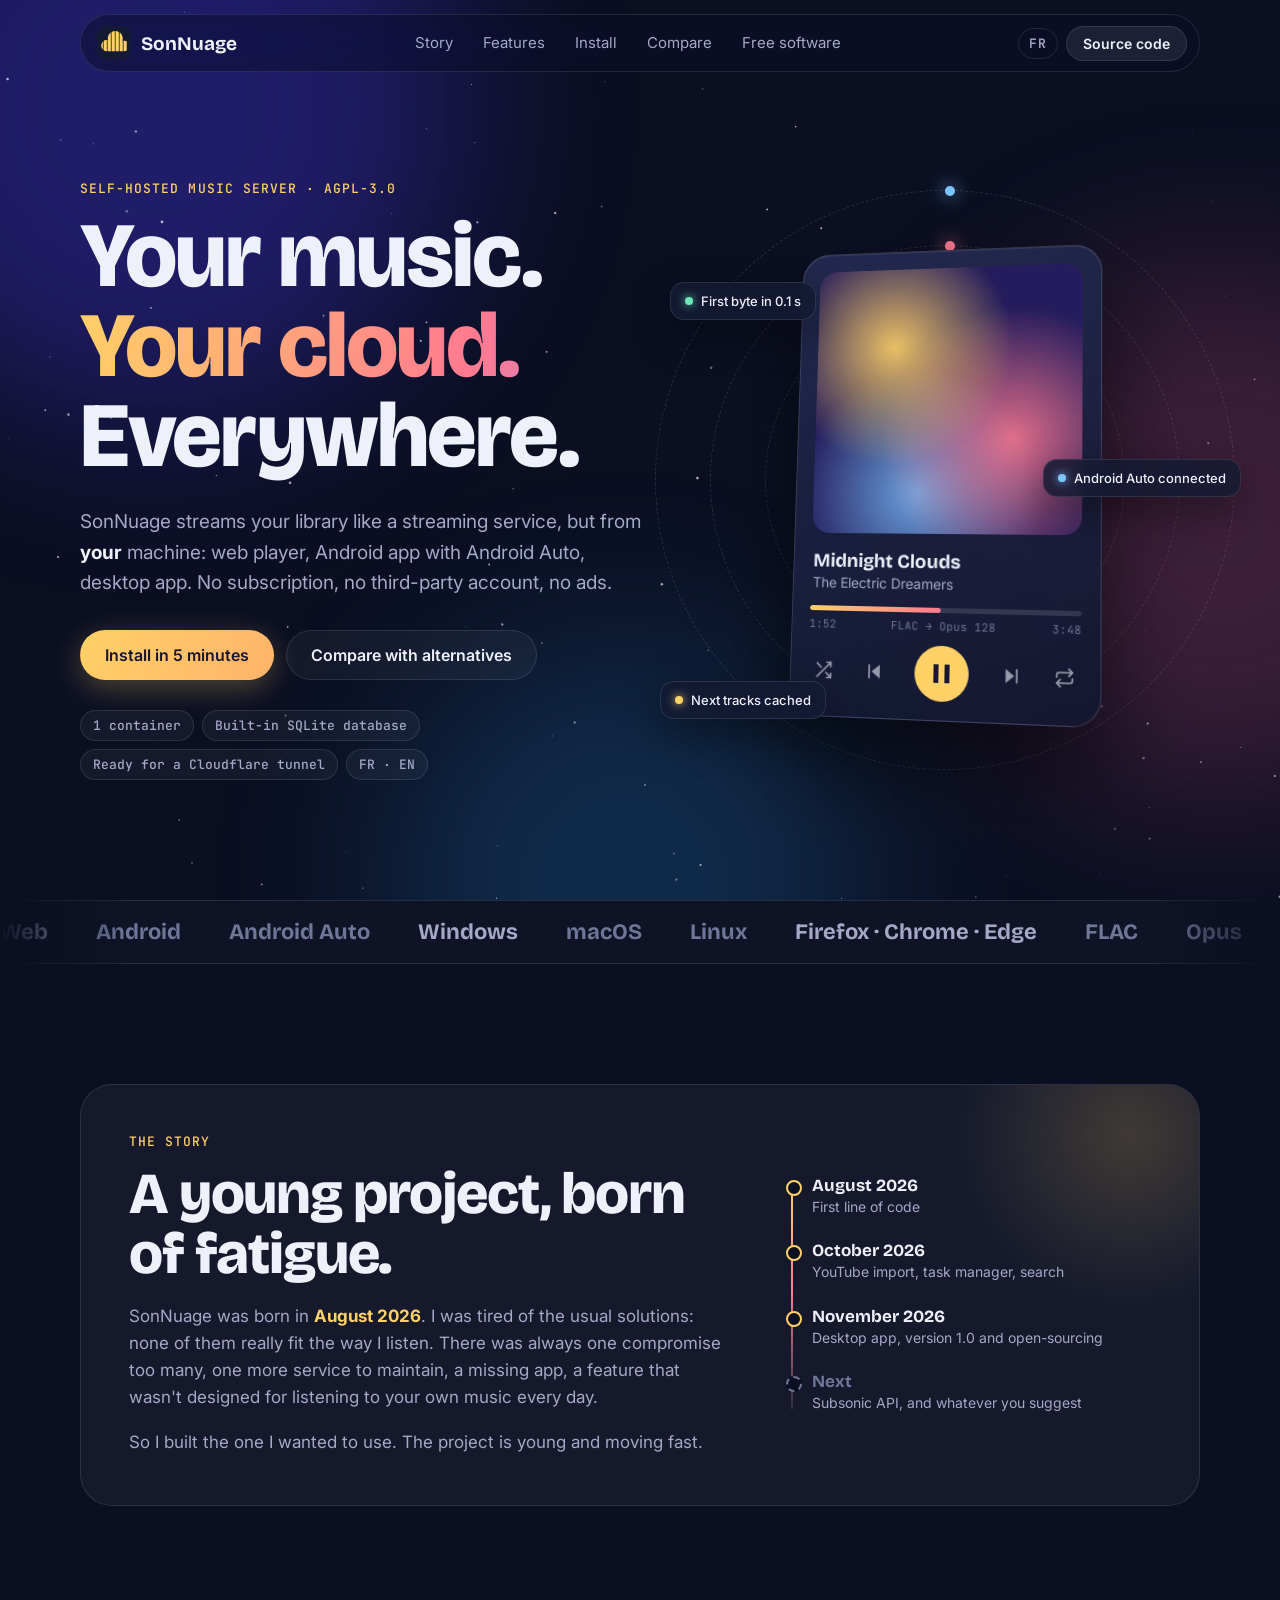
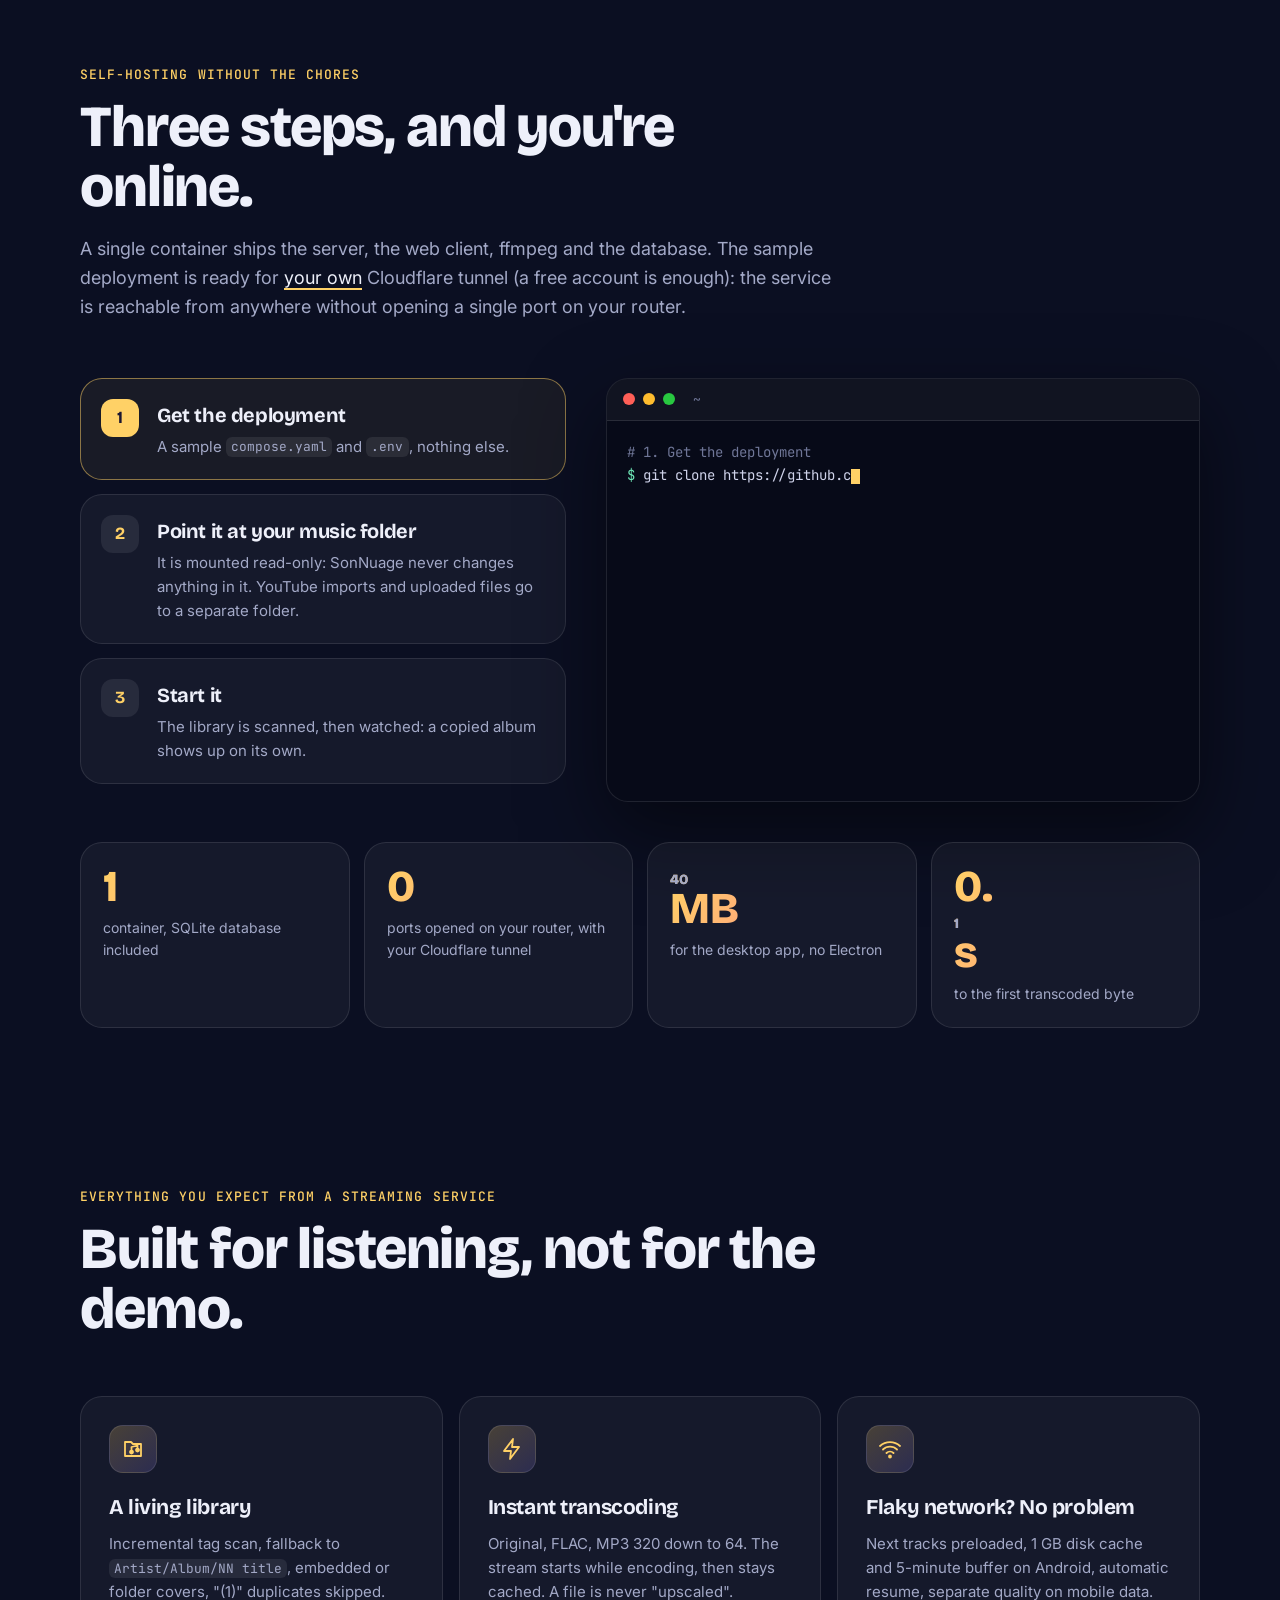
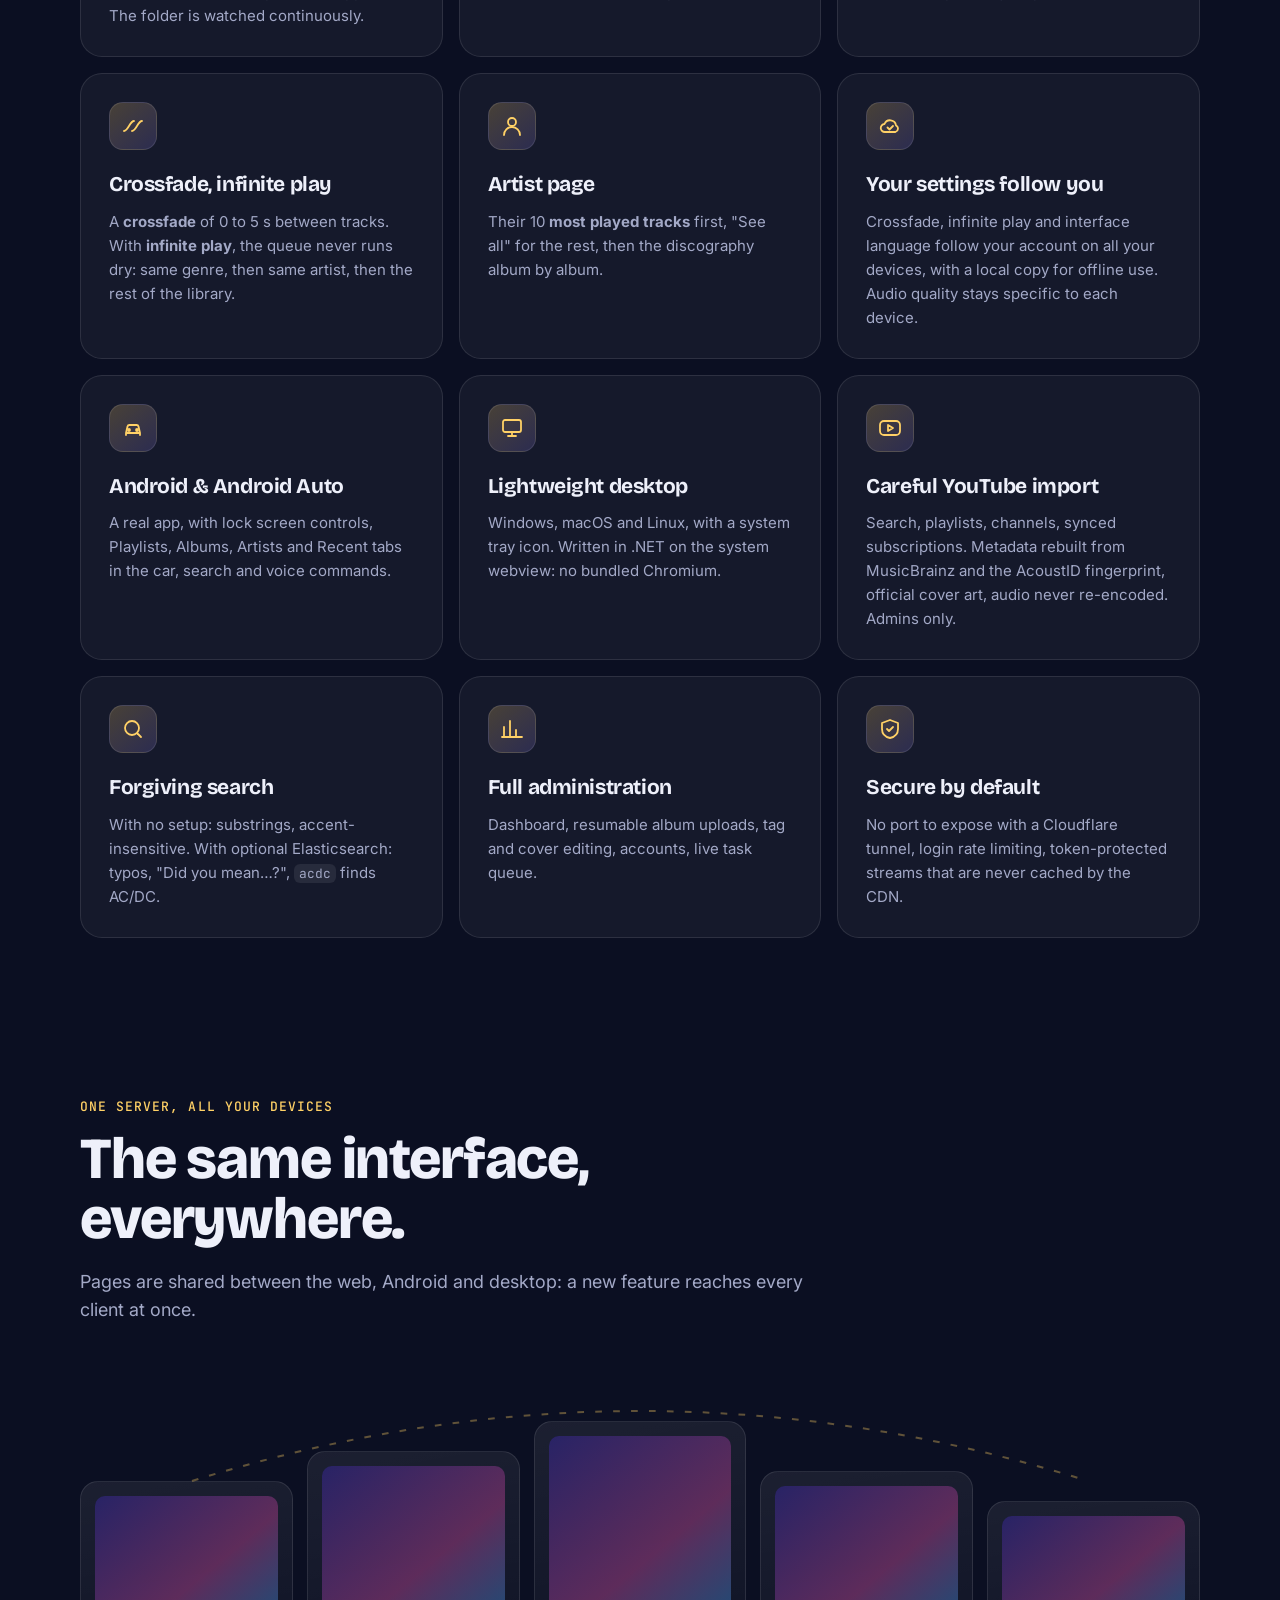
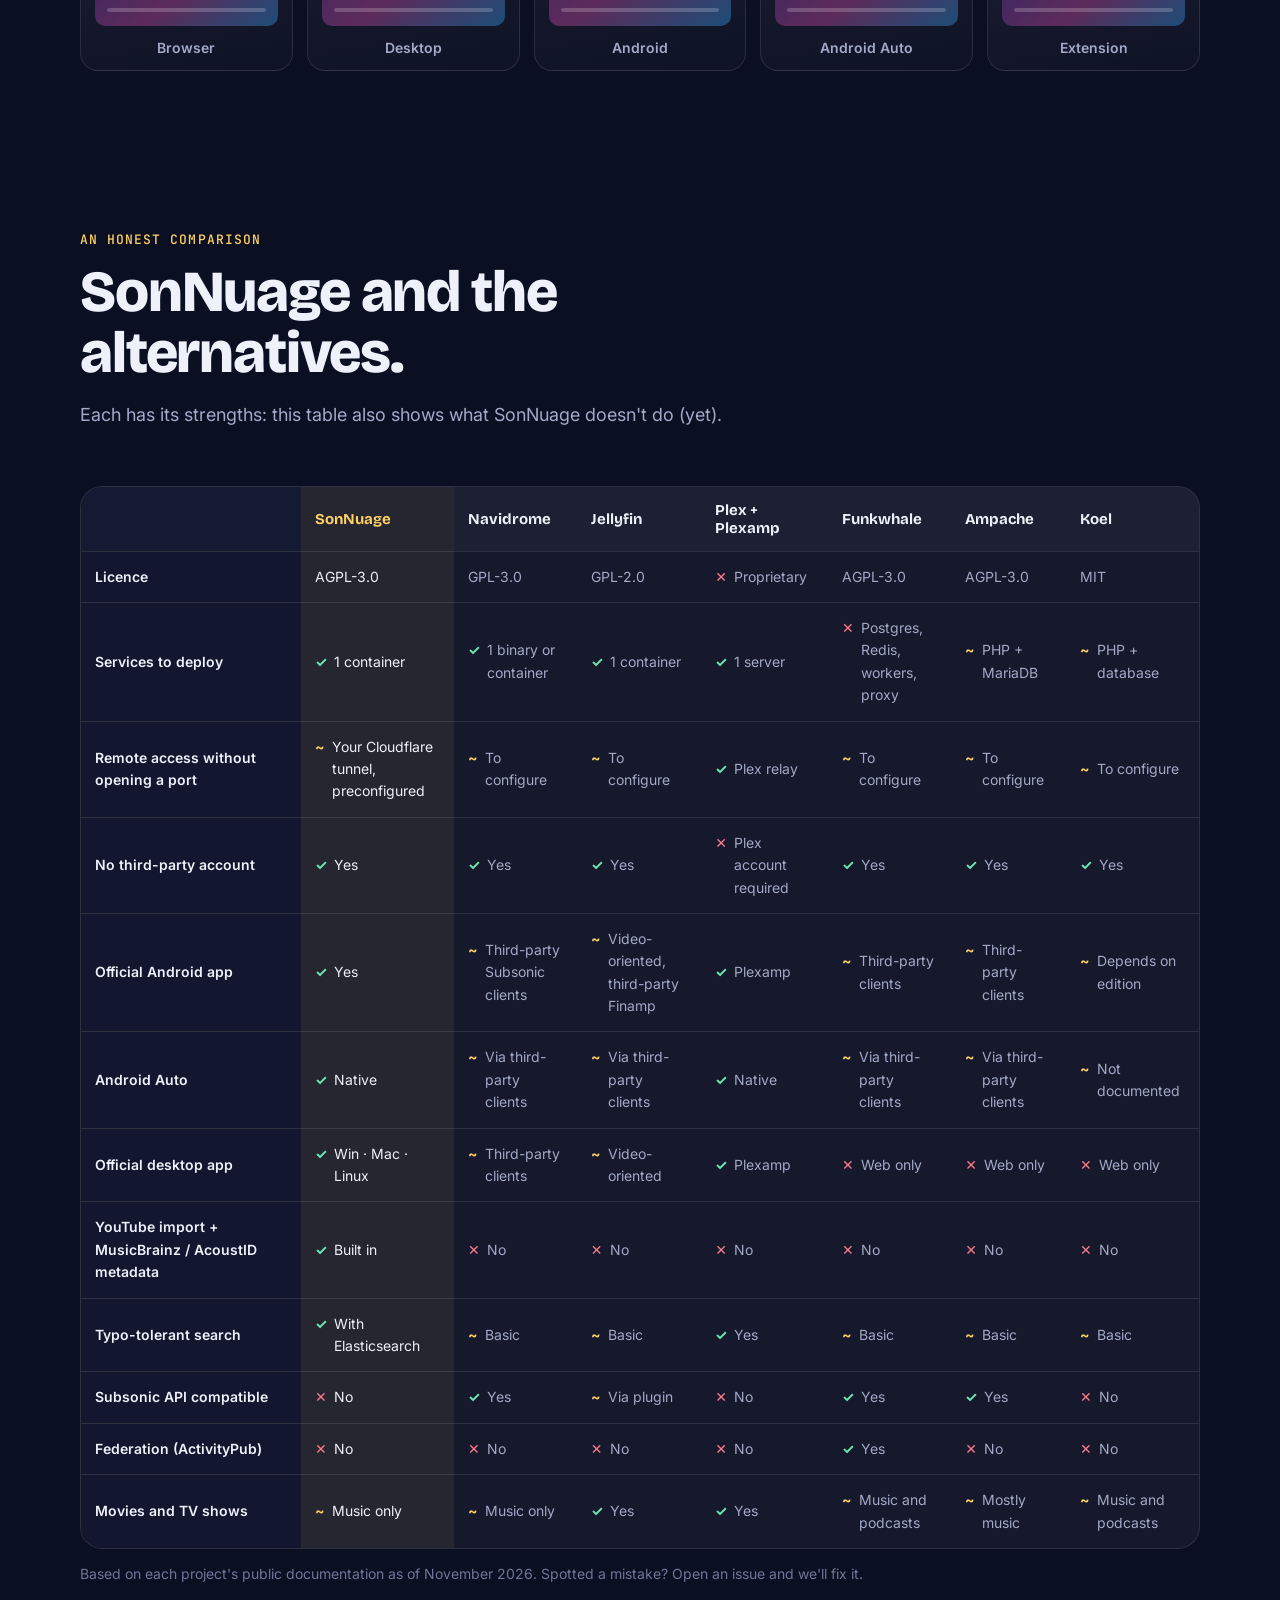
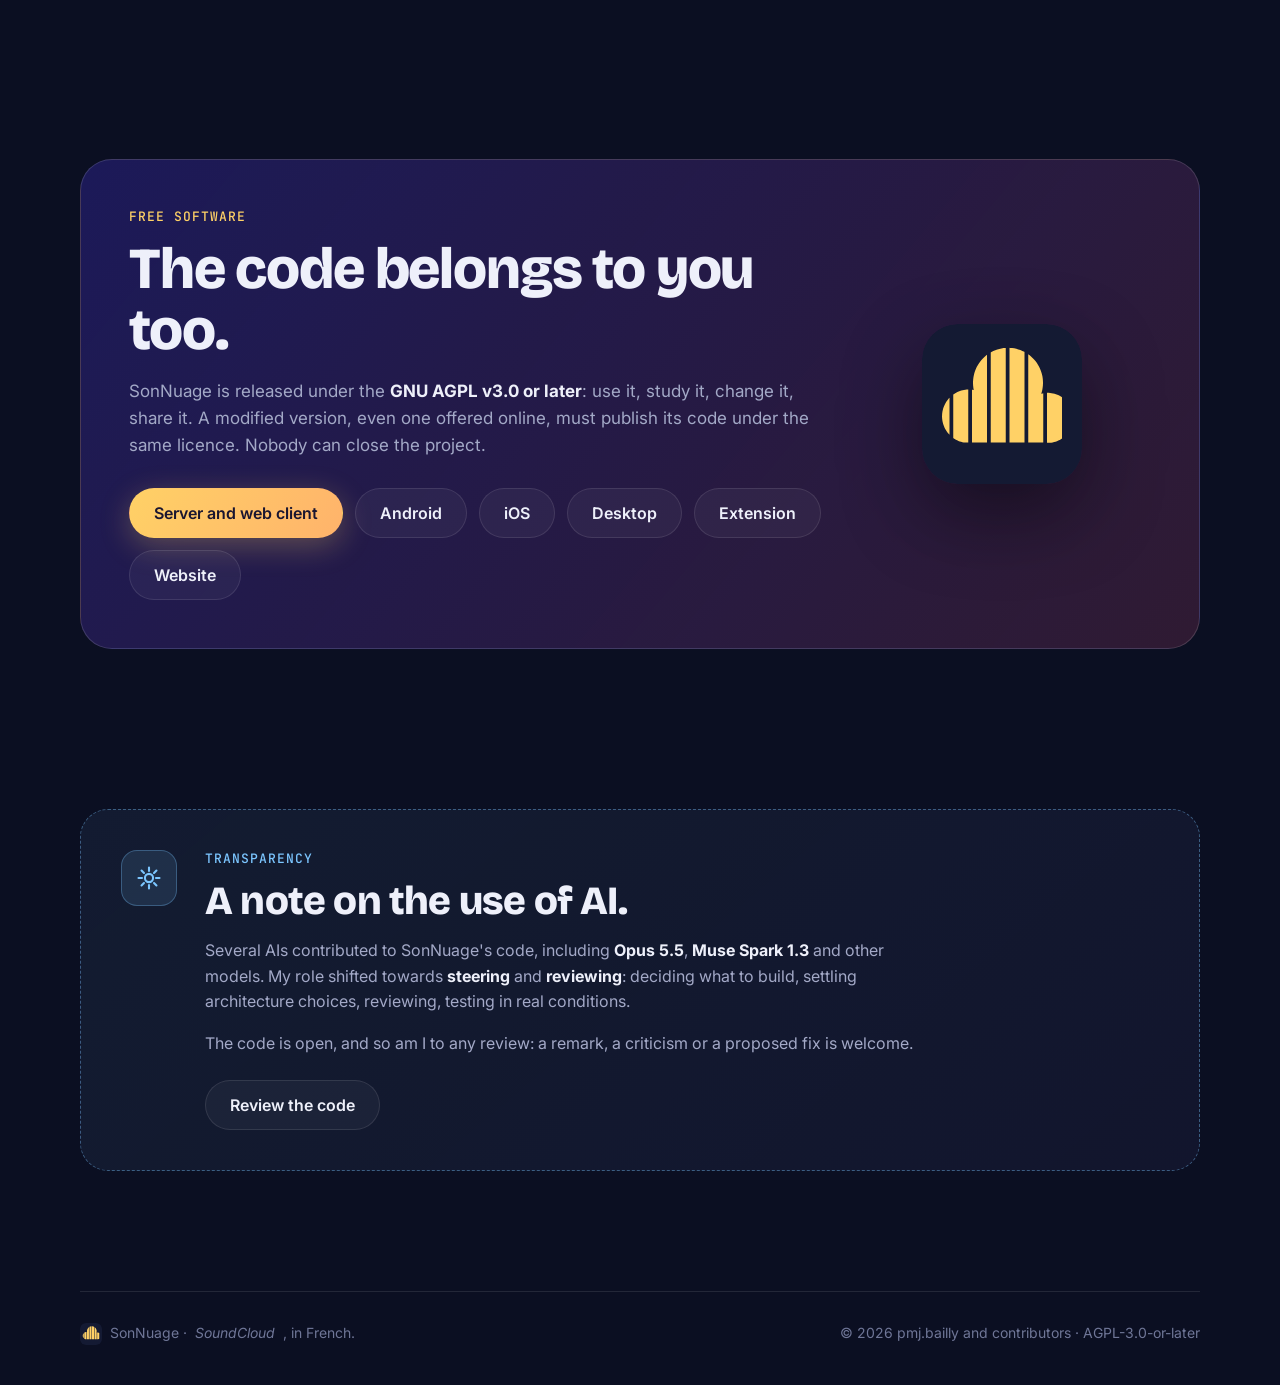
==== public/index.html @ a782d4a0 "feat(site): fondu enchaîné, lecture infinie, page artiste, réglages liés au compte Pourquoi : quatre" ====
<!doctype html>
<html lang="fr">
<head>
  <meta charset="utf-8">
  <meta name="viewport" content="width=device-width, initial-scale=1">
  <title>SonNuage, votre musique auto-hébergée</title>
  <meta name="description" content="SonNuage est un serveur de musique auto-hébergé façon Spotify : web, Android, Android Auto et bureau. Un conteneur, cinq minutes, licence AGPL-3.0.">
  <meta name="theme-color" content="#0b0f22">
  <meta property="og:title" content="SonNuage, votre musique auto-hébergée">
  <meta property="og:description" content="Votre bibliothèque en streaming sur le web, Android, Android Auto et le bureau. Un conteneur, cinq minutes.">
  <meta property="og:type" content="website">
  <link rel="alternate" hreflang="fr" href="https://sonnuage.github.io/">
  <link rel="alternate" hreflang="en" href="https://sonnuage.github.io/en/">
  <link rel="alternate" hreflang="x-default" href="https://sonnuage.github.io/">
  <link rel="icon" href="assets/logo.svg" type="image/svg+xml">
  <link rel="apple-touch-icon" href="assets/apple-touch-icon.png">
  <link rel="preconnect" href="https://fonts.googleapis.com">
  <link rel="preconnect" href="https://fonts.gstatic.com" crossorigin>
  <link href="https://fonts.googleapis.com/css2?family=Bricolage+Grotesque:opsz,wght@12..96,500;12..96,700;12..96,800&family=Inter:wght@400;500;600&family=JetBrains+Mono:wght@400;500&display=swap" rel="stylesheet">
  <link rel="stylesheet" href="styles.css">
</head>
<body>
  <div class="sky" aria-hidden="true">
    <div class="blob b1"></div><div class="blob b2"></div><div class="blob b3"></div>
    <canvas id="stars"></canvas>
  </div>

  <header class="nav" id="nav">
    <a class="brand" href="#top" aria-label="SonNuage, accueil">
      <img src="assets/logo.svg" alt="" width="34" height="34">
      <span>SonNuage</span>
    </a>
    <nav aria-label="Sections">
      <a href="#histoire">Histoire</a>
      <a href="#fonctionnalites">Fonctionnalités</a>
      <a href="#installer">Installer</a>
      <a href="#comparatif">Comparatif</a>
      <a href="#libre">Libre</a>
    </nav>
    <div class="nav-end">
      <a class="lang" href="en/" hreflang="en" lang="en" data-lang="en" title="English version">EN</a>
      <a class="btn btn-small" href="https://github.com/SonNuage/sonnuage">Code source</a>
    </div>
  </header>

  <main id="top">
    <!-- Accueil -->
    <section class="hero">
      <div class="hero-text">
        <p class="eyebrow reveal">Serveur de musique auto-hébergé · AGPL-3.0</p>
        <h1 class="reveal">Votre musique.<br><span class="grad">Votre nuage.</span><br>Partout.</h1>
        <p class="lead reveal">SonNuage diffuse votre bibliothèque comme un service de streaming, mais depuis
          <strong>votre</strong> machine : lecteur web, application Android avec Android Auto, appli de bureau.
          Aucun abonnement, aucun compte chez un tiers, aucune publicité.</p>
        <div class="cta reveal">
          <a class="btn btn-primary" href="#installer">Installer en 5 minutes</a>
          <a class="btn btn-ghost" href="#comparatif">Comparer aux alternatives</a>
        </div>
        <ul class="chips reveal" aria-label="En bref">
          <li>1 conteneur</li><li>Base SQLite intégrée</li><li>Prêt pour un tunnel Cloudflare</li><li>FR · EN</li>
        </ul>
      </div>

      <div class="hero-visual reveal" aria-hidden="true">
        <div class="orbit"><span></span><span></span><span></span></div>
        <div class="player" id="player">
          <div class="cover">
            <div class="cover-art"></div>
            <div class="eq"><i></i><i></i><i></i><i></i><i></i><i></i><i></i></div>
          </div>
          <div class="meta">
            <b class="track" id="track">Nuages de minuit</b>
            <span class="artist" id="artist">Les Rêveurs Électriques</span>
          </div>
          <div class="progress"><div class="bar" id="bar"></div></div>
          <div class="times"><span id="elapsed">1:12</span><span>FLAC → Opus 128</span><span>3:48</span></div>
          <div class="controls">
            <span class="ic shuffle"></span>
            <span class="ic prev"></span>
            <span class="play"><span></span></span>
            <span class="ic next"></span>
            <span class="ic repeat"></span>
          </div>
        </div>
        <div class="float-card fc1"><span class="dot ok"></span>Premier octet en 0,1 s</div>
        <div class="float-card fc2"><span class="dot"></span>Android Auto connecté</div>
        <div class="float-card fc3"><span class="dot warn"></span>Pistes suivantes en cache</div>
      </div>
    </section>

    <!-- Défilant -->
    <div class="marquee" aria-hidden="true">
      <div class="marquee-track">
        <span>Web</span><span>Android</span><span>Android Auto</span><span>Windows</span><span>macOS</span><span>Linux</span><span>Firefox · Chrome · Edge</span><span>FLAC</span><span>Opus</span><span>MP3</span><span>MusicBrainz</span><span>AcoustID</span>
        <span>Web</span><span>Android</span><span>Android Auto</span><span>Windows</span><span>macOS</span><span>Linux</span><span>Firefox · Chrome · Edge</span><span>FLAC</span><span>Opus</span><span>MP3</span><span>MusicBrainz</span><span>AcoustID</span>
      </div>
    </div>

    <!-- Histoire -->
    <section class="section story" id="histoire">
      <div class="story-card reveal">
        <div class="story-text">
          <p class="eyebrow">L'histoire</p>
          <h2>Un projet jeune, né d'une lassitude.</h2>
          <p>SonNuage est né en <strong>août 2026</strong>. J'étais lassé des solutions classiques : aucune ne collait
            vraiment à mon usage. Il y avait toujours un compromis de trop, un service de plus à maintenir, une appli
            qui manquait, une fonction qui n'était pas pensée pour écouter sa propre musique au quotidien.</p>
          <p>Alors j'ai construit celui que je voulais utiliser. Le projet est jeune et avance vite.</p>
        </div>
        <ol class="timeline" aria-label="Étapes du projet">
          <li><b>Août 2026</b><span>Première ligne de code</span></li>
          <li><b>Octobre 2026</b><span>Import YouTube, gestionnaire de tâches, recherche</span></li>
          <li><b>Novembre 2026</b><span>Appli de bureau, version 1.0 et passage en logiciel libre</span></li>
          <li class="next"><b>Ensuite</b><span>API Subsonic, et ce que vous proposerez</span></li>
        </ol>
      </div>
    </section>

    <!-- Installation -->
    <section class="section install" id="installer">
      <div class="section-head reveal">
        <p class="eyebrow">L'auto-hébergement sans la corvée</p>
        <h2>Trois étapes, et c'est en ligne.</h2>
        <p class="sub">Un seul conteneur embarque le serveur, le client web, ffmpeg et la base de données.
          Le déploiement d'exemple est prêt pour <em>votre propre</em> tunnel Cloudflare (un compte gratuit suffit) :
          le service devient joignable de partout sans ouvrir un seul port sur votre box.</p>
      </div>

      <div class="install-grid">
        <ol class="steps">
          <li class="step reveal" data-step="0">
            <span class="num">1</span>
            <div><h3>Récupérez le déploiement</h3>
              <p>Un <code>compose.yaml</code> et un <code>.env</code> d'exemple, rien d'autre.</p></div>
          </li>
          <li class="step reveal" data-step="1">
            <span class="num">2</span>
            <div><h3>Indiquez votre dossier de musique</h3>
              <p>Il est monté en lecture seule : SonNuage n'y modifie rien. Les imports YouTube et les fichiers envoyés vont dans un dossier séparé.</p></div>
          </li>
          <li class="step reveal" data-step="2">
            <span class="num">3</span>
            <div><h3>Démarrez</h3>
              <p>La bibliothèque est scannée, puis surveillée : un album copié apparaît tout seul.</p></div>
          </li>
        </ol>

        <div class="terminal reveal" role="img" aria-label="Terminal : cp .env.example .env, renseigner MUSIC_DIR, puis docker compose up -d">
          <div class="term-bar"><i></i><i></i><i></i><span>~</span></div>
          <pre class="term-body" id="term"></pre>
        </div>
      </div>

      <div class="minis">
        <div class="mini reveal"><b class="count" data-to="1">0</b><span>conteneur, base SQLite incluse</span></div>
        <div class="mini reveal"><b class="count" data-to="0" data-from="9">9</b><span>port ouvert sur votre box, avec votre tunnel Cloudflare</span></div>
        <div class="mini reveal"><b><span class="count" data-to="40">0</span> Mo</b><span>pour l'appli de bureau, sans Electron</span></div>
        <div class="mini reveal"><b>0,<span class="count" data-to="1">0</span> s</b><span>avant le premier octet transcodé</span></div>
      </div>
    </section>

    <!-- Fonctionnalités -->
    <section class="section" id="fonctionnalites">
      <div class="section-head reveal">
        <p class="eyebrow">Tout ce qu'on attend d'un service de streaming</p>
        <h2>Pensé pour l'écoute, pas pour la démo.</h2>
      </div>

      <div class="features">
        <article class="card reveal">
          <div class="icon" aria-hidden="true">
            <svg viewBox="0 0 24 24"><path d="M4 5h6l2 2h8v12H4z"/><path d="M9 15a1.5 1.5 0 1 0 0-.01M15 13a1.5 1.5 0 1 0 0-.01M10.5 15V10l6-1.5V13"/></svg>
          </div>
          <h3>Bibliothèque vivante</h3>
          <p>Scan incrémental des tags, repli sur <code>Artiste/Album/NN titre</code>, pochettes intégrées ou du dossier,
            doublons « (1) » écartés. Le dossier est surveillé en continu.</p>
        </article>
        <article class="card reveal">
          <div class="icon" aria-hidden="true"><svg viewBox="0 0 24 24"><path d="M13 2 4 14h7l-1 8 9-12h-7z"/></svg></div>
          <h3>Transcodage instantané</h3>
          <p>Originale, FLAC, MP3 320 à 64. Le flux part pendant l'encodage, puis reste en cache.
            Un fichier n'est jamais « surclassé ».</p>
        </article>
        <article class="card reveal">
          <div class="icon" aria-hidden="true"><svg viewBox="0 0 24 24"><path d="M2 9a15 15 0 0 1 20 0M5 12.5a10 10 0 0 1 14 0M8.5 16a5 5 0 0 1 7 0"/><circle cx="12" cy="19.5" r="1"/></svg></div>
          <h3>Réseau capricieux ? Aucun souci</h3>
          <p>Pistes suivantes préchargées, cache disque de 1 Go et tampon de 5 min sur Android, reprise automatique,
            qualité distincte en données mobiles.</p>
        </article>
        <article class="card reveal">
          <div class="icon" aria-hidden="true"><svg viewBox="0 0 24 24"><path d="M3 17c4 0 6-10 10-10M11 17c4 0 6-10 10-10"/></svg></div>
          <h3>Fondu enchaîné, lecture infinie</h3>
          <p>Un <strong>fondu enchaîné</strong> réglable de 0 à 5 s entre deux titres. Avec la <strong>lecture infinie</strong>,
            la file ne s'arrête jamais : même genre, puis même artiste, puis le reste de la bibliothèque.</p>
        </article>
        <article class="card reveal">
          <div class="icon" aria-hidden="true"><svg viewBox="0 0 24 24"><circle cx="12" cy="8" r="4"/><path d="M4 21a8 8 0 0 1 16 0"/></svg></div>
          <h3>Page artiste</h3>
          <p>Ses 10 <strong>titres les plus écoutés</strong> en tête, « Voir tout » pour la suite, puis la discographie
            album par album.</p>
        </article>
        <article class="card reveal">
          <div class="icon" aria-hidden="true"><svg viewBox="0 0 24 24"><path d="M7 18a4 4 0 0 1-.5-8 6 6 0 0 1 11.5 1.5A3.5 3.5 0 0 1 17.5 18z"/><path d="m9.5 13.5 2 2 3.5-3.5"/></svg></div>
          <h3>Vos réglages vous suivent</h3>
          <p>Fondu, lecture infinie et langue de l'interface suivent votre compte sur tous vos appareils, avec une copie
            locale hors connexion. La qualité audio reste propre à chaque appareil.</p>
        </article>
        <article class="card reveal">
          <div class="icon" aria-hidden="true"><svg viewBox="0 0 24 24"><path d="M5 17h14l-1.5-6.5A2 2 0 0 0 15.6 9H8.4a2 2 0 0 0-1.9 1.5zM5 17v2M19 17v2"/><circle cx="8" cy="14" r="1"/><circle cx="16" cy="14" r="1"/></svg></div>
          <h3>Android & Android Auto</h3>
          <p>Une vraie appli, avec écran de verrouillage, onglets Playlists, Albums, Artistes et Récents dans la voiture,
            recherche et commande vocale.</p>
        </article>
        <article class="card reveal">
          <div class="icon" aria-hidden="true"><svg viewBox="0 0 24 24"><rect x="3" y="4" width="18" height="12" rx="2"/><path d="M8 20h8M12 16v4"/></svg></div>
          <h3>Bureau léger</h3>
          <p>Windows, macOS et Linux, avec icône dans la barre système. Écrit en .NET sur la webview du système :
            pas de Chromium embarqué.</p>
        </article>
        <article class="card reveal">
          <div class="icon" aria-hidden="true"><svg viewBox="0 0 24 24"><rect x="2" y="5" width="20" height="14" rx="4"/><path d="m10 9 5 3-5 3z"/></svg></div>
          <h3>Import YouTube soigné</h3>
          <p>Recherche, playlists, chaînes, abonnements synchronisés. Métadonnées recomposées par MusicBrainz et
            l'empreinte AcoustID, pochette officielle, audio jamais réencodé. Réservé aux admins.</p>
        </article>
        <article class="card reveal">
          <div class="icon" aria-hidden="true"><svg viewBox="0 0 24 24"><circle cx="11" cy="11" r="7"/><path d="m20 20-3.5-3.5"/></svg></div>
          <h3>Recherche tolérante</h3>
          <p>Sans rien configurer : sous-chaînes, sans accents. Avec Elasticsearch en option : fautes de frappe,
            « Vouliez-vous dire… ? », <code>acdc</code> trouve AC/DC.</p>
        </article>
        <article class="card reveal">
          <div class="icon" aria-hidden="true"><svg viewBox="0 0 24 24"><path d="M4 20V10M10 20V4M16 20v-7M22 20H2"/></svg></div>
          <h3>Administration complète</h3>
          <p>Tableau de bord, envoi d'albums en reprise possible, édition des tags et pochettes, comptes,
            file de tâches visible en direct.</p>
        </article>
        <article class="card reveal">
          <div class="icon" aria-hidden="true"><svg viewBox="0 0 24 24"><path d="M12 3 4 6v6c0 5 3.5 8 8 9 4.5-1 8-4 8-9V6z"/><path d="m9 12 2 2 4-4"/></svg></div>
          <h3>Sécurisé par défaut</h3>
          <p>Aucun port à exposer avec un tunnel Cloudflare, limitation des tentatives de connexion, flux protégés par jeton
            et jamais mis en cache par le CDN.</p>
        </article>
      </div>
    </section>

    <!-- Clients -->
    <section class="section clients">
      <div class="section-head reveal">
        <p class="eyebrow">Un serveur, tous vos appareils</p>
        <h2>La même interface, partout.</h2>
        <p class="sub">Les pages sont partagées entre le web, Android et le bureau : une fonctionnalité ajoutée arrive sur tous les clients à la fois.</p>
      </div>
      <div class="devices reveal">
        <div class="device d-web"><span>Navigateur</span></div>
        <div class="device d-desk"><span>Bureau</span></div>
        <div class="device d-phone"><span>Android</span></div>
        <div class="device d-car"><span>Android Auto</span></div>
        <div class="device d-ext"><span>Extension</span></div>
        <svg class="links" viewBox="0 0 1000 120" preserveAspectRatio="none" aria-hidden="true">
          <path d="M100 100 Q500 -40 900 100" />
        </svg>
      </div>
    </section>

    <!-- Comparatif -->
    <section class="section" id="comparatif">
      <div class="section-head reveal">
        <p class="eyebrow">Comparatif honnête</p>
        <h2>SonNuage face aux alternatives.</h2>
        <p class="sub">Chacun a ses forces : ce tableau montre aussi ce que SonNuage ne fait pas (encore).</p>
      </div>

      <div class="table-wrap reveal" role="region" tabindex="0" aria-label="Tableau comparatif, défilable horizontalement">
        <table class="compare">
          <thead>
            <tr>
              <th scope="col"><span class="sr">Critère</span></th>
              <th scope="col" class="us">SonNuage</th>
              <th scope="col">Navidrome</th>
              <th scope="col">Jellyfin</th>
              <th scope="col">Plex + Plexamp</th>
              <th scope="col">Funkwhale</th>
              <th scope="col">Ampache</th>
              <th scope="col">Koel</th>
            </tr>
          </thead>
          <tbody>
            <tr>
              <th scope="row">Licence</th>
              <td class="us">AGPL-3.0</td><td>GPL-3.0</td><td>GPL-2.0</td><td><span class="no">Propriétaire</span></td><td>AGPL-3.0</td><td>AGPL-3.0</td><td>MIT</td>
            </tr>
            <tr>
              <th scope="row">Services à déployer</th>
              <td class="us"><span class="yes">1 conteneur</span></td><td><span class="yes">1 binaire ou conteneur</span></td><td><span class="yes">1 conteneur</span></td><td><span class="yes">1 serveur</span></td><td><span class="no">Postgres, Redis, workers, proxy</span></td><td><span class="mid">PHP + MariaDB</span></td><td><span class="mid">PHP + base de données</span></td>
            </tr>
            <tr>
              <th scope="row">Accès distant sans ouvrir de port</th>
              <td class="us"><span class="mid">Votre tunnel Cloudflare, préconfiguré</span></td><td><span class="mid">À configurer</span></td><td><span class="mid">À configurer</span></td><td><span class="yes">Relais Plex</span></td><td><span class="mid">À configurer</span></td><td><span class="mid">À configurer</span></td><td><span class="mid">À configurer</span></td>
            </tr>
            <tr>
              <th scope="row">Aucun compte chez un tiers</th>
              <td class="us"><span class="yes">Oui</span></td><td><span class="yes">Oui</span></td><td><span class="yes">Oui</span></td><td><span class="no">Compte Plex requis</span></td><td><span class="yes">Oui</span></td><td><span class="yes">Oui</span></td><td><span class="yes">Oui</span></td>
            </tr>
            <tr>
              <th scope="row">Appli Android officielle</th>
              <td class="us"><span class="yes">Oui</span></td><td><span class="mid">Clients Subsonic tiers</span></td><td><span class="mid">Orientée vidéo, Finamp tiers</span></td><td><span class="yes">Plexamp</span></td><td><span class="mid">Clients tiers</span></td><td><span class="mid">Clients tiers</span></td><td><span class="mid">Selon l'édition</span></td>
            </tr>
            <tr>
              <th scope="row">Android Auto</th>
              <td class="us"><span class="yes">Natif</span></td><td><span class="mid">Via clients tiers</span></td><td><span class="mid">Via clients tiers</span></td><td><span class="yes">Natif</span></td><td><span class="mid">Via clients tiers</span></td><td><span class="mid">Via clients tiers</span></td><td><span class="mid">Non documenté</span></td>
            </tr>
            <tr>
              <th scope="row">Appli de bureau officielle</th>
              <td class="us"><span class="yes">Win · Mac · Linux</span></td><td><span class="mid">Clients tiers</span></td><td><span class="mid">Orientée vidéo</span></td><td><span class="yes">Plexamp</span></td><td><span class="no">Web seulement</span></td><td><span class="no">Web seulement</span></td><td><span class="no">Web seulement</span></td>
            </tr>
            <tr>
              <th scope="row">Import YouTube + métadonnées MusicBrainz / AcoustID</th>
              <td class="us"><span class="yes">Intégré</span></td><td><span class="no">Non</span></td><td><span class="no">Non</span></td><td><span class="no">Non</span></td><td><span class="no">Non</span></td><td><span class="no">Non</span></td><td><span class="no">Non</span></td>
            </tr>
            <tr>
              <th scope="row">Recherche tolérante aux fautes</th>
              <td class="us"><span class="yes">Avec Elasticsearch</span></td><td><span class="mid">Basique</span></td><td><span class="mid">Basique</span></td><td><span class="yes">Oui</span></td><td><span class="mid">Basique</span></td><td><span class="mid">Basique</span></td><td><span class="mid">Basique</span></td>
            </tr>
            <tr>
              <th scope="row">Compatible API Subsonic</th>
              <td class="us"><span class="no">Non</span></td><td><span class="yes">Oui</span></td><td><span class="mid">Par extension</span></td><td><span class="no">Non</span></td><td><span class="yes">Oui</span></td><td><span class="yes">Oui</span></td><td><span class="no">Non</span></td>
            </tr>
            <tr>
              <th scope="row">Fédération (ActivityPub)</th>
              <td class="us"><span class="no">Non</span></td><td><span class="no">Non</span></td><td><span class="no">Non</span></td><td><span class="no">Non</span></td><td><span class="yes">Oui</span></td><td><span class="no">Non</span></td><td><span class="no">Non</span></td>
            </tr>
            <tr>
              <th scope="row">Films et séries</th>
              <td class="us"><span class="mid">Musique seulement</span></td><td><span class="mid">Musique seulement</span></td><td><span class="yes">Oui</span></td><td><span class="yes">Oui</span></td><td><span class="mid">Musique et podcasts</span></td><td><span class="mid">Surtout musique</span></td><td><span class="mid">Musique et podcasts</span></td>
            </tr>
          </tbody>
        </table>
      </div>
      <p class="note reveal">D'après la documentation publique de chaque projet en novembre 2026. Une erreur ? Ouvrez un ticket, on corrige.</p>
    </section>

    <!-- Libre -->
    <section class="section libre" id="libre">
      <div class="libre-card reveal">
        <div class="libre-text">
          <p class="eyebrow">Logiciel libre</p>
          <h2>Le code vous appartient aussi.</h2>
          <p>SonNuage est publié sous <strong>GNU AGPL v3.0 ou ultérieure</strong> : utilisez-le, étudiez-le, modifiez-le,
            redistribuez-le. Une version modifiée, même proposée en ligne, doit publier son code sous la même licence.
            Personne ne peut refermer le projet.</p>
          <div class="cta">
            <a class="btn btn-primary" href="https://github.com/SonNuage/sonnuage">Serveur et client web</a>
            <a class="btn btn-ghost" href="https://github.com/SonNuage/sonnuage-android">Android</a>
            <a class="btn btn-ghost" href="https://github.com/SonNuage/sonnuage-ios">iOS</a>
            <a class="btn btn-ghost" href="https://github.com/SonNuage/sonnuage-desktop">Bureau</a>
            <a class="btn btn-ghost" href="https://github.com/SonNuage/sonnuage-extension">Extension</a>
            <a class="btn btn-ghost" href="https://github.com/SonNuage/sonnuage.github.io">Site</a>
          </div>
        </div>
        <div class="libre-visual" aria-hidden="true">
          <img src="assets/logo.svg" alt="" width="160" height="160">
        </div>
      </div>
    </section>
    <!-- Note sur l'IA -->
    <section class="section ai-note" id="ia">
      <div class="ai-card reveal">
        <div class="ai-icon" aria-hidden="true">
          <svg viewBox="0 0 24 24"><path d="M12 3v3M12 18v3M3 12h3M18 12h3M5.6 5.6l2.1 2.1M16.3 16.3l2.1 2.1M5.6 18.4l2.1-2.1M16.3 7.7l2.1-2.1"/><circle cx="12" cy="12" r="3.5"/></svg>
        </div>
        <div>
          <p class="eyebrow">Transparence</p>
          <h2>Une note sur l'utilisation de l'IA.</h2>
          <p>Plusieurs IA ont contribué au code de SonNuage, dont <strong>Opus 5.5</strong>, <strong>Muse Spark 1.3</strong>
            et d'autres modèles. Mon rôle s'est orienté vers le <strong>pilotage</strong> et la <strong>relecture</strong> :
            décider de ce qu'il faut construire, trancher les choix d'architecture, relire, tester en conditions réelles.</p>
          <p>Le code est ouvert, et je reste ouvert à toute relecture : une remarque, une critique ou une correction
            proposée est la bienvenue.</p>
          <div class="cta">
            <a class="btn btn-ghost" href="https://github.com/SonNuage/sonnuage">Relire le code</a>
          </div>
        </div>
      </div>
    </section>
  </main>

  <footer class="footer">
    <div><img src="assets/logo.svg" alt="" width="22" height="22"> SonNuage · <em>SoundCloud</em>, traduit.</div>
    <div>© 2026 pmj.bailly et les contributeurs · AGPL-3.0-or-later</div>
  </footer>

  <script src="script.js" defer></script>
</body>
</html>
---- public/styles.css ----
:root {
  --bg: #0b0f22;
  --bg-2: #141a33;
  --panel: rgba(255, 255, 255, 0.045);
  --panel-strong: rgba(255, 255, 255, 0.08);
  --line: rgba(255, 255, 255, 0.1);
  --text: #eef0fa;
  --muted: #a3a9c7;
  --faint: #6f7697;
  --sun: #ffd166;
  --coral: #ff7a90;
  --sky: #7cc6ff;
  --mint: #6ee7b7;
  --violet: #9b8cff;
  --radius: 22px;
  --display: "Bricolage Grotesque", system-ui, sans-serif;
  --sans: "Inter", system-ui, sans-serif;
  --mono: "JetBrains Mono", ui-monospace, monospace;
  color-scheme: dark;
}

* { box-sizing: border-box; }
html { scroll-behavior: smooth; scroll-padding-top: 90px; overflow-x: clip; }
body {
  margin: 0;
  background: var(--bg);
  color: var(--text);
  font: 400 17px/1.6 var(--sans);
  overflow-x: clip;
  -webkit-font-smoothing: antialiased;
}
img { display: block; }
a { color: inherit; }
code { font-family: var(--mono); font-size: 0.86em; background: var(--panel-strong); padding: 0.1em 0.4em; border-radius: 6px; }
.sr { position: absolute; width: 1px; height: 1px; overflow: hidden; clip: rect(0 0 0 0); }

/* Ciel animé */
.sky { position: fixed; inset: 0; z-index: -1; overflow: hidden; pointer-events: none; }
.sky canvas { position: absolute; inset: 0; width: 100%; height: 100%; }
.blob { position: absolute; border-radius: 50%; filter: blur(90px); opacity: 0.45; animation: drift 26s ease-in-out infinite alternate; }
.b1 { width: 620px; height: 620px; background: #3b2fbf; top: -200px; left: -160px; }
.b2 { width: 520px; height: 520px; background: #b2456e; top: 30%; right: -200px; animation-delay: -8s; opacity: 0.3; }
.b3 { width: 480px; height: 480px; background: #1d6fa8; bottom: -220px; left: 30%; animation-delay: -15s; opacity: 0.3; }
@keyframes drift {
  0% { transform: translate(0, 0) scale(1); }
  50% { transform: translate(80px, 60px) scale(1.12); }
  100% { transform: translate(-60px, 100px) scale(0.95); }
}

/* Navigation */
.nav {
  position: fixed; top: 14px; left: 50%; transform: translateX(-50%);
  width: min(1120px, calc(100% - 32px)); z-index: 10;
  display: flex; align-items: center; justify-content: space-between; gap: 16px;
  padding: 10px 12px 10px 16px; border-radius: 999px;
  background: rgba(11, 15, 34, 0.55); border: 1px solid var(--line);
  backdrop-filter: blur(16px) saturate(1.4); -webkit-backdrop-filter: blur(16px) saturate(1.4);
  transition: background 0.3s, box-shadow 0.3s;
}
.nav.scrolled { background: rgba(11, 15, 34, 0.82); box-shadow: 0 10px 40px rgba(0, 0, 0, 0.35); }
.brand { display: flex; align-items: center; gap: 10px; text-decoration: none; font: 700 19px var(--display); }
.brand img { border-radius: 9px; }
.nav nav { display: flex; gap: 6px; }
.nav nav a { text-decoration: none; color: var(--muted); font-size: 15px; padding: 6px 12px; border-radius: 999px; transition: color 0.2s, background 0.2s; }
.nav nav a:hover { color: var(--text); background: var(--panel-strong); }
.nav-end { display: flex; align-items: center; gap: 8px; }
.lang { text-decoration: none; color: var(--muted); font: 600 13px var(--mono); letter-spacing: 0.06em; padding: 6px 10px; border-radius: 999px; border: 1px solid var(--line); transition: color 0.2s, background 0.2s; }
.lang:hover { color: var(--text); background: var(--panel-strong); }

/* Boutons */
.btn {
  display: inline-flex; align-items: center; justify-content: center; gap: 8px;
  padding: 14px 24px; border-radius: 999px; font: 600 16px var(--sans); text-decoration: none;
  border: 1px solid transparent; transition: transform 0.2s, box-shadow 0.2s, background 0.2s;
}
.btn:hover { transform: translateY(-2px); }
.btn-primary { background: linear-gradient(120deg, var(--sun), #ffb36b); color: #1a1530; box-shadow: 0 8px 30px rgba(255, 209, 102, 0.28); }
.btn-primary:hover { box-shadow: 0 12px 40px rgba(255, 209, 102, 0.45); }
.btn-ghost { background: var(--panel); border-color: var(--line); color: var(--text); }
.btn-ghost:hover { background: var(--panel-strong); }
.btn-small { padding: 8px 16px; font-size: 14px; background: var(--panel-strong); border-color: var(--line); }

/* Accueil */
.hero {
  min-height: 100vh; width: min(1120px, calc(100% - 32px)); margin: 0 auto;
  display: grid; grid-template-columns: 1.05fr 0.95fr; align-items: center; gap: 48px;
  padding: 120px 0 60px;
}
.eyebrow { margin: 0 0 14px; color: var(--sun); font: 500 13px var(--mono); letter-spacing: 0.08em; text-transform: uppercase; }
h1, h2, h3 { font-family: var(--display); margin: 0; letter-spacing: -0.02em; }
h1 { font-size: clamp(48px, 7.4vw, 92px); line-height: 0.98; font-weight: 800; }
.grad {
  background: linear-gradient(100deg, var(--sun), var(--coral) 45%, var(--violet) 75%, var(--sky));
  background-size: 200% auto; -webkit-background-clip: text; background-clip: text; color: transparent;
  animation: shine 8s linear infinite;
}
@keyframes shine { to { background-position: 200% center; } }
.lead { font-size: 19px; color: var(--muted); max-width: 34em; margin: 26px 0 32px; }
.lead strong { color: var(--text); }
.cta { display: flex; flex-wrap: wrap; gap: 12px; }
.chips { display: flex; flex-wrap: wrap; gap: 8px; list-style: none; padding: 0; margin: 30px 0 0; }
.chips li { font: 500 13px var(--mono); color: var(--muted); padding: 6px 12px; border: 1px solid var(--line); border-radius: 999px; background: var(--panel); }

/* Lecteur factice */
.hero-visual { position: relative; display: grid; place-items: center; min-height: 520px; }
.orbit { position: absolute; inset: 0; display: grid; place-items: center; }
.orbit span { position: absolute; border: 1px dashed rgba(255, 255, 255, 0.12); border-radius: 50%; animation: spin 40s linear infinite; }
.orbit span:nth-child(1) { width: 360px; height: 360px; }
.orbit span:nth-child(2) { width: 470px; height: 470px; animation-direction: reverse; animation-duration: 60s; }
.orbit span:nth-child(3) { width: 580px; height: 580px; animation-duration: 90s; }
.orbit span::after { content: ""; position: absolute; top: -5px; left: 50%; width: 10px; height: 10px; border-radius: 50%; background: var(--sun); box-shadow: 0 0 18px var(--sun); }
.orbit span:nth-child(2)::after { background: var(--coral); box-shadow: 0 0 18px var(--coral); }
.orbit span:nth-child(3)::after { background: var(--sky); box-shadow: 0 0 18px var(--sky); }
@keyframes spin { to { transform: rotate(360deg); } }

.player {
  position: relative; width: 310px; padding: 18px; border-radius: 28px;
  background: linear-gradient(160deg, rgba(36, 42, 82, 0.92), rgba(18, 22, 46, 0.94));
  border: 1px solid rgba(255, 255, 255, 0.14);
  box-shadow: 0 40px 90px rgba(0, 0, 0, 0.55), inset 0 1px 0 rgba(255, 255, 255, 0.08);
  transform: perspective(1000px) rotateY(var(--ry, -10deg)) rotateX(var(--rx, 6deg));
  transition: transform 0.25s ease-out;
  animation: bob 7s ease-in-out infinite;
}
@keyframes bob { 50% { translate: 0 -12px; } }
.cover { position: relative; aspect-ratio: 1; border-radius: 18px; overflow: hidden; }
.cover-art {
  position: absolute; inset: 0;
  background:
    radial-gradient(circle at 30% 30%, rgba(255, 209, 102, 0.9), transparent 45%),
    radial-gradient(circle at 75% 65%, rgba(255, 122, 144, 0.85), transparent 50%),
    radial-gradient(circle at 40% 85%, rgba(124, 198, 255, 0.8), transparent 45%),
    #241c5c;
  animation: hue 14s linear infinite;
}
@keyframes hue { to { filter: hue-rotate(360deg); } }
.eq { position: absolute; left: 16px; right: 16px; bottom: 14px; height: 60px; display: flex; align-items: flex-end; gap: 6px; }
.eq i { flex: 1; border-radius: 4px 4px 2px 2px; background: rgba(255, 255, 255, 0.85); animation: eq 1.1s ease-in-out infinite alternate; }
.eq i:nth-child(1) { animation-delay: -0.2s; }
.eq i:nth-child(2) { animation-delay: -0.7s; animation-duration: 0.9s; }
.eq i:nth-child(3) { animation-delay: -0.4s; animation-duration: 1.3s; }
.eq i:nth-child(4) { animation-delay: -0.9s; }
.eq i:nth-child(5) { animation-delay: -0.1s; animation-duration: 0.8s; }
.eq i:nth-child(6) { animation-delay: -0.6s; animation-duration: 1.2s; }
.eq i:nth-child(7) { animation-delay: -0.3s; }
@keyframes eq { from { height: 12%; } to { height: 100%; } }
.meta { display: flex; flex-direction: column; margin: 16px 2px 12px; }
.track { font: 700 19px var(--display); transition: opacity 0.4s; }
.artist { color: var(--muted); font-size: 14px; transition: opacity 0.4s; }
.progress { height: 5px; border-radius: 3px; background: rgba(255, 255, 255, 0.12); overflow: hidden; }
.bar { height: 100%; width: 32%; border-radius: 3px; background: linear-gradient(90deg, var(--sun), var(--coral)); }
.times { display: flex; justify-content: space-between; margin-top: 6px; font: 400 11px var(--mono); color: var(--faint); }
.controls { display: flex; align-items: center; justify-content: space-between; margin-top: 12px; padding: 0 6px; }
.ic { width: 20px; height: 20px; opacity: 0.6; background: var(--text); -webkit-mask: var(--m) center / contain no-repeat; mask: var(--m) center / contain no-repeat; }
.shuffle { --m: url("data:image/svg+xml,%3Csvg xmlns='http://www.w3.org/2000/svg' viewBox='0 0 24 24' fill='none' stroke='black' stroke-width='2' stroke-linecap='round'%3E%3Cpath d='M16 3h5v5M4 20 21 3M21 16v5h-5M15 15l6 6M4 4l5 5'/%3E%3C/svg%3E"); }
.prev { --m: url("data:image/svg+xml,%3Csvg xmlns='http://www.w3.org/2000/svg' viewBox='0 0 24 24'%3E%3Cpath d='M19 20 9 12l10-8zM5 4h2v16H5z'/%3E%3C/svg%3E"); }
.next { --m: url("data:image/svg+xml,%3Csvg xmlns='http://www.w3.org/2000/svg' viewBox='0 0 24 24'%3E%3Cpath d='m5 4 10 8-10 8zM17 4h2v16h-2z'/%3E%3C/svg%3E"); }
.repeat { --m: url("data:image/svg+xml,%3Csvg xmlns='http://www.w3.org/2000/svg' viewBox='0 0 24 24' fill='none' stroke='black' stroke-width='2' stroke-linecap='round'%3E%3Cpath d='m17 2 4 4-4 4M3 11V9a3 3 0 0 1 3-3h15M7 22l-4-4 4-4M21 13v2a3 3 0 0 1-3 3H3'/%3E%3C/svg%3E"); }
.play { width: 54px; height: 54px; border-radius: 50%; background: var(--sun); display: grid; place-items: center; box-shadow: 0 0 0 0 rgba(255, 209, 102, 0.5); animation: pulse 2.4s infinite; }
.play span { width: 16px; height: 18px; border-left: 5px solid #1a1530; border-right: 5px solid #1a1530; }
@keyframes pulse { 70% { box-shadow: 0 0 0 16px rgba(255, 209, 102, 0); } 100% { box-shadow: 0 0 0 0 rgba(255, 209, 102, 0); } }

.float-card {
  position: absolute; display: flex; align-items: center; gap: 8px; padding: 10px 14px; border-radius: 14px;
  font: 500 13px var(--sans); background: rgba(20, 26, 51, 0.85); border: 1px solid var(--line);
  backdrop-filter: blur(10px); box-shadow: 0 14px 40px rgba(0, 0, 0, 0.4);
  animation: bob 6s ease-in-out infinite;
}
.fc1 { top: 12%; left: -4%; animation-delay: -1s; }
.fc2 { top: 46%; right: -8%; animation-delay: -3s; }
.fc3 { bottom: 4%; left: -6%; animation-delay: -4.5s; }
.dot { width: 8px; height: 8px; border-radius: 50%; background: var(--sky); box-shadow: 0 0 10px var(--sky); }
.dot.ok { background: var(--mint); box-shadow: 0 0 10px var(--mint); }
.dot.warn { background: var(--sun); box-shadow: 0 0 10px var(--sun); }

/* Bandeau défilant */
.marquee { overflow: hidden; border-block: 1px solid var(--line); background: rgba(255, 255, 255, 0.02); padding: 18px 0; mask-image: linear-gradient(90deg, transparent, #000 10%, #000 90%, transparent); }
.marquee-track { display: flex; gap: 48px; width: max-content; animation: scroll 40s linear infinite; }
.marquee-track span { font: 700 22px var(--display); color: var(--faint); white-space: nowrap; }
.marquee-track span:nth-child(3n + 1) { color: var(--muted); }
@keyframes scroll { to { transform: translateX(-50%); } }

/* Sections */
.section { width: min(1120px, calc(100% - 32px)); margin: 0 auto; padding: 120px 0 40px; }
.section-head { max-width: 760px; margin-bottom: 56px; }
h2 { font-size: clamp(36px, 5vw, 58px); line-height: 1.04; font-weight: 800; }
.sub { color: var(--muted); font-size: 18px; margin: 18px 0 0; }
.sub em { color: var(--text); font-style: normal; border-bottom: 2px solid var(--sun); }

/* Installation */
.install-grid { display: grid; grid-template-columns: 0.9fr 1.1fr; gap: 40px; align-items: start; }
.steps { list-style: none; margin: 0; padding: 0; display: grid; gap: 14px; }
.step { display: flex; gap: 18px; padding: 20px; border-radius: var(--radius); border: 1px solid var(--line); background: var(--panel); transition: border-color 0.4s, background 0.4s, transform 0.4s; }
.step.active { border-color: rgba(255, 209, 102, 0.5); background: rgba(255, 209, 102, 0.06); transform: translateX(6px); }
.step h3 { font-size: 20px; margin-bottom: 4px; }
.step p { margin: 0; color: var(--muted); font-size: 15px; }
.num { flex: none; width: 38px; height: 38px; border-radius: 12px; display: grid; place-items: center; font: 700 17px var(--display); background: var(--panel-strong); color: var(--sun); transition: background 0.4s, color 0.4s; }
.step.active .num { background: var(--sun); color: #1a1530; }

.terminal { border-radius: var(--radius); overflow: hidden; border: 1px solid var(--line); background: #070a18; box-shadow: 0 30px 80px rgba(0, 0, 0, 0.5); }
.term-bar { display: flex; align-items: center; gap: 8px; padding: 12px 16px; background: rgba(255, 255, 255, 0.04); border-bottom: 1px solid var(--line); }
.term-bar i { width: 12px; height: 12px; border-radius: 50%; background: #ff5f57; }
.term-bar i:nth-child(2) { background: #febc2e; }
.term-bar i:nth-child(3) { background: #28c840; }
.term-bar span { margin-left: 10px; font: 400 13px var(--mono); color: var(--faint); }
.term-body { margin: 0; padding: 20px; min-height: 380px; font: 400 14px/1.7 var(--mono); color: #cfd3ea; white-space: pre-wrap; word-break: break-word; }
.term-body .p { color: var(--mint); }
.term-body .c { color: var(--faint); }
.term-body .k { color: var(--sky); }
.term-body .v { color: var(--sun); }
.term-body .ok { color: var(--mint); }
.cursor { display: inline-block; width: 9px; height: 1.1em; vertical-align: text-bottom; background: var(--sun); animation: blink 1s steps(1) infinite; }
@keyframes blink { 50% { opacity: 0; } }

.minis { display: grid; grid-template-columns: repeat(4, 1fr); gap: 14px; margin-top: 40px; }
.mini { padding: 22px; border-radius: var(--radius); background: var(--panel); border: 1px solid var(--line); }
.mini b { display: block; font: 800 44px/1 var(--display); background: linear-gradient(120deg, var(--sun), var(--coral)); -webkit-background-clip: text; background-clip: text; color: transparent; }
.mini span { display: block; margin-top: 8px; color: var(--muted); font-size: 14px; }

/* Fonctionnalités */
.features { display: grid; grid-template-columns: repeat(3, 1fr); gap: 16px; }
.card {
  position: relative; padding: 28px; border-radius: var(--radius); background: var(--panel); border: 1px solid var(--line);
  overflow: hidden; transition: transform 0.3s, border-color 0.3s;
}
.card::before {
  content: ""; position: absolute; inset: 0; opacity: 0; transition: opacity 0.3s; pointer-events: none;
  background: radial-gradient(420px circle at var(--mx, 50%) var(--my, 50%), rgba(255, 209, 102, 0.12), transparent 45%);
}
.card:hover { transform: translateY(-4px); border-color: rgba(255, 255, 255, 0.2); }
.card:hover::before { opacity: 1; }
.card h3 { font-size: 21px; margin: 18px 0 8px; }
.card p { margin: 0; color: var(--muted); font-size: 15px; }
.icon { width: 48px; height: 48px; border-radius: 14px; display: grid; place-items: center; background: linear-gradient(140deg, rgba(255, 209, 102, 0.22), rgba(155, 140, 255, 0.18)); border: 1px solid rgba(255, 255, 255, 0.1); }
.icon svg { width: 24px; height: 24px; fill: none; stroke: var(--sun); stroke-width: 1.8; stroke-linecap: round; stroke-linejoin: round; }

/* Clients */
.devices { position: relative; display: grid; grid-template-columns: repeat(5, 1fr); gap: 14px; align-items: end; padding-top: 40px; }
.links { position: absolute; left: 0; top: 0; width: 100%; height: 120px; overflow: visible; }
.links path { fill: none; stroke: rgba(255, 209, 102, 0.35); stroke-width: 2; stroke-dasharray: 6 10; animation: dash 3s linear infinite; }
@keyframes dash { to { stroke-dashoffset: -64; } }
.device { position: relative; display: flex; align-items: flex-end; justify-content: center; padding: 14px; border-radius: 18px; border: 1px solid var(--line); background: linear-gradient(170deg, rgba(255, 255, 255, 0.07), rgba(255, 255, 255, 0.02)); font: 600 14px var(--sans); color: var(--muted); }
.device::before { content: ""; position: absolute; inset: 14px 14px 44px; border-radius: 10px; background: linear-gradient(140deg, #2b2470, #6b2f63 60%, #1f5785); opacity: 0.85; }
.device::after { content: ""; position: absolute; left: 26px; right: 26px; bottom: 58px; height: 4px; border-radius: 2px; background: linear-gradient(90deg, var(--sun) var(--p, 40%), rgba(255, 255, 255, 0.2) 0); animation: prog 6s linear infinite; }
@property --p { syntax: "<percentage>"; inherits: false; initial-value: 0%; }
@keyframes prog { from { --p: 0%; } to { --p: 100%; } }
.d-web { height: 190px; }
.d-desk { height: 220px; }
.d-phone { height: 250px; }
.d-car { height: 200px; }
.d-ext { height: 170px; }
.d-desk::after { animation-delay: -1.5s; }
.d-phone::after { animation-delay: -3s; }
.d-car::after { animation-delay: -4s; }
.d-ext::after { animation-delay: -5s; }

/* Comparatif */
.table-wrap { overflow-x: auto; border-radius: var(--radius); border: 1px solid var(--line); background: var(--panel); }
.table-wrap:focus-visible { outline: 2px solid var(--sun); outline-offset: 3px; }
.compare { width: 100%; min-width: 980px; border-collapse: collapse; font-size: 14px; }
.compare th, .compare td { padding: 14px 14px; text-align: left; border-bottom: 1px solid var(--line); vertical-align: middle; }
.compare tbody tr:last-child > * { border-bottom: 0; }
.compare thead th { font: 700 15px var(--display); color: var(--text); background: rgba(255, 255, 255, 0.03); }
.compare tbody th { font-weight: 600; color: var(--text); width: 220px; position: sticky; left: 0; background: #12172f; z-index: 1; }
.compare thead th:first-child { position: sticky; left: 0; background: #151a33; z-index: 2; }
.compare td { color: var(--muted); }
.compare .us { background: rgba(255, 209, 102, 0.07); color: var(--text); }
.compare thead .us { color: var(--sun); }
.compare tbody tr { transition: background 0.2s; }
.compare tbody tr:hover td { background: rgba(255, 255, 255, 0.035); }
.compare tbody tr:hover td.us { background: rgba(255, 209, 102, 0.11); }
.yes, .mid, .no { display: inline-flex; align-items: baseline; gap: 7px; }
.yes::before, .mid::before, .no::before { flex: none; font-weight: 700; }
.yes::before { content: "✓"; color: var(--mint); }
.mid::before { content: "~"; color: var(--sun); }
.no::before { content: "✕"; color: var(--coral); }
.note { color: var(--faint); font-size: 14px; margin-top: 14px; }

/* Libre */
.libre-card {
  display: grid; grid-template-columns: 1.4fr 0.6fr; gap: 30px; align-items: center; padding: 48px; border-radius: 32px;
  background: linear-gradient(130deg, rgba(59, 47, 191, 0.35), rgba(178, 69, 110, 0.22));
  border: 1px solid rgba(255, 255, 255, 0.14);
}
.libre-text p:not(.eyebrow) { color: var(--muted); font-size: 17px; margin: 18px 0 28px; }
.libre-text strong { color: var(--text); }
.libre-visual { display: grid; place-items: center; }
.libre-visual img { border-radius: 36px; box-shadow: 0 30px 80px rgba(0, 0, 0, 0.45); animation: bob 6s ease-in-out infinite; }

.footer {
  width: min(1120px, calc(100% - 32px)); margin: 80px auto 0; padding: 30px 0 40px; border-top: 1px solid var(--line);
  display: flex; justify-content: space-between; flex-wrap: wrap; gap: 12px; color: var(--faint); font-size: 14px;
}
.footer div:first-child { display: flex; align-items: center; gap: 8px; }
.footer img { border-radius: 6px; }

/* Histoire */
.story-card {
  display: grid; grid-template-columns: 1.25fr 0.75fr; gap: 48px; align-items: center; padding: 48px;
  border-radius: 32px; background: var(--panel); border: 1px solid var(--line); position: relative; overflow: hidden;
}
.story-card::before {
  content: ""; position: absolute; width: 380px; height: 380px; right: -120px; top: -140px; border-radius: 50%;
  background: radial-gradient(circle, rgba(255, 209, 102, 0.18), transparent 65%); pointer-events: none;
}
.story-text p:not(.eyebrow) { color: var(--muted); font-size: 17px; margin: 18px 0 0; max-width: 36em; }
.story-text strong { color: var(--sun); }
.timeline { list-style: none; margin: 0; padding: 0 0 0 26px; position: relative; display: grid; gap: 22px; }
.timeline::before { content: ""; position: absolute; left: 5px; top: 6px; bottom: 6px; width: 2px; background: linear-gradient(var(--sun), var(--coral), rgba(255, 255, 255, 0.1)); }
.timeline li { position: relative; display: flex; flex-direction: column; }
.timeline li::before { content: ""; position: absolute; left: -26px; top: 5px; width: 12px; height: 12px; border-radius: 50%; background: var(--bg); border: 2px solid var(--sun); }
.timeline li.next::before { border-style: dashed; border-color: var(--faint); }
.timeline b { font: 700 17px var(--display); }
.timeline span { color: var(--muted); font-size: 14px; }
.timeline li.next b { color: var(--faint); }

/* Note sur l'IA */
.ai-card {
  display: grid; grid-template-columns: auto 1fr; gap: 28px; padding: 40px; border-radius: 28px;
  border: 1px dashed rgba(124, 198, 255, 0.4); background: linear-gradient(140deg, rgba(124, 198, 255, 0.07), rgba(155, 140, 255, 0.05));
}
.ai-card .eyebrow { color: var(--sky); }
.ai-card h2 { font-size: clamp(28px, 3.6vw, 40px); }
.ai-card p:not(.eyebrow) { color: var(--muted); font-size: 16px; margin: 16px 0 0; max-width: 46em; }
.ai-card strong { color: var(--text); }
.ai-card .cta { margin-top: 24px; }
.ai-icon { width: 56px; height: 56px; border-radius: 16px; display: grid; place-items: center; background: rgba(124, 198, 255, 0.12); border: 1px solid rgba(124, 198, 255, 0.3); }
.ai-icon svg { width: 28px; height: 28px; fill: none; stroke: var(--sky); stroke-width: 1.8; stroke-linecap: round; animation: spin 24s linear infinite; }

/* Apparitions au défilement */
.reveal { opacity: 0; transform: translateY(26px); transition: opacity 0.8s cubic-bezier(0.2, 0.7, 0.2, 1), transform 0.8s cubic-bezier(0.2, 0.7, 0.2, 1); transition-delay: var(--d, 0s); }
.reveal.in { opacity: 1; transform: none; }
.no-js .reveal { opacity: 1; transform: none; }

/* Adaptation */
@media (max-width: 980px) {
  .hero { grid-template-columns: 1fr; padding-top: 110px; min-height: auto; }
  .hero-visual { min-height: 460px; }
  .install-grid { grid-template-columns: 1fr; }
  .features { grid-template-columns: repeat(2, 1fr); }
  .minis { grid-template-columns: repeat(2, 1fr); }
  .libre-card { grid-template-columns: 1fr; padding: 32px; }
  .libre-visual { display: none; }
  .story-card { grid-template-columns: 1fr; padding: 32px; gap: 32px; }
}
@media (max-width: 720px) {
  body { font-size: 16px; }
  .nav nav { display: none; }
  .hero-visual { min-height: 420px; }
  .orbit { overflow: clip; }
  .orbit span:nth-child(3) { display: none; }
  .orbit span:nth-child(2) { width: 400px; height: 400px; }
  .player { width: 270px; }
  .fc1 { left: 0; top: 4%; }
  .fc2 { right: 0; top: 52%; }
  .fc3 { left: 0; bottom: 2%; }
  .features { grid-template-columns: 1fr; }
  .devices { grid-template-columns: repeat(3, 1fr); }
  .d-car, .d-ext { display: none; }
  .section { padding-top: 90px; }
  .term-body { font-size: 12.5px; min-height: 340px; padding: 16px; }
  .mini b { font-size: 36px; }
  .ai-card { grid-template-columns: 1fr; padding: 28px; gap: 18px; }
}

@media (prefers-reduced-motion: reduce) {
  *, *::before, *::after { animation: none !important; transition: none !important; scroll-behavior: auto !important; }
  .reveal { opacity: 1; transform: none; }
}
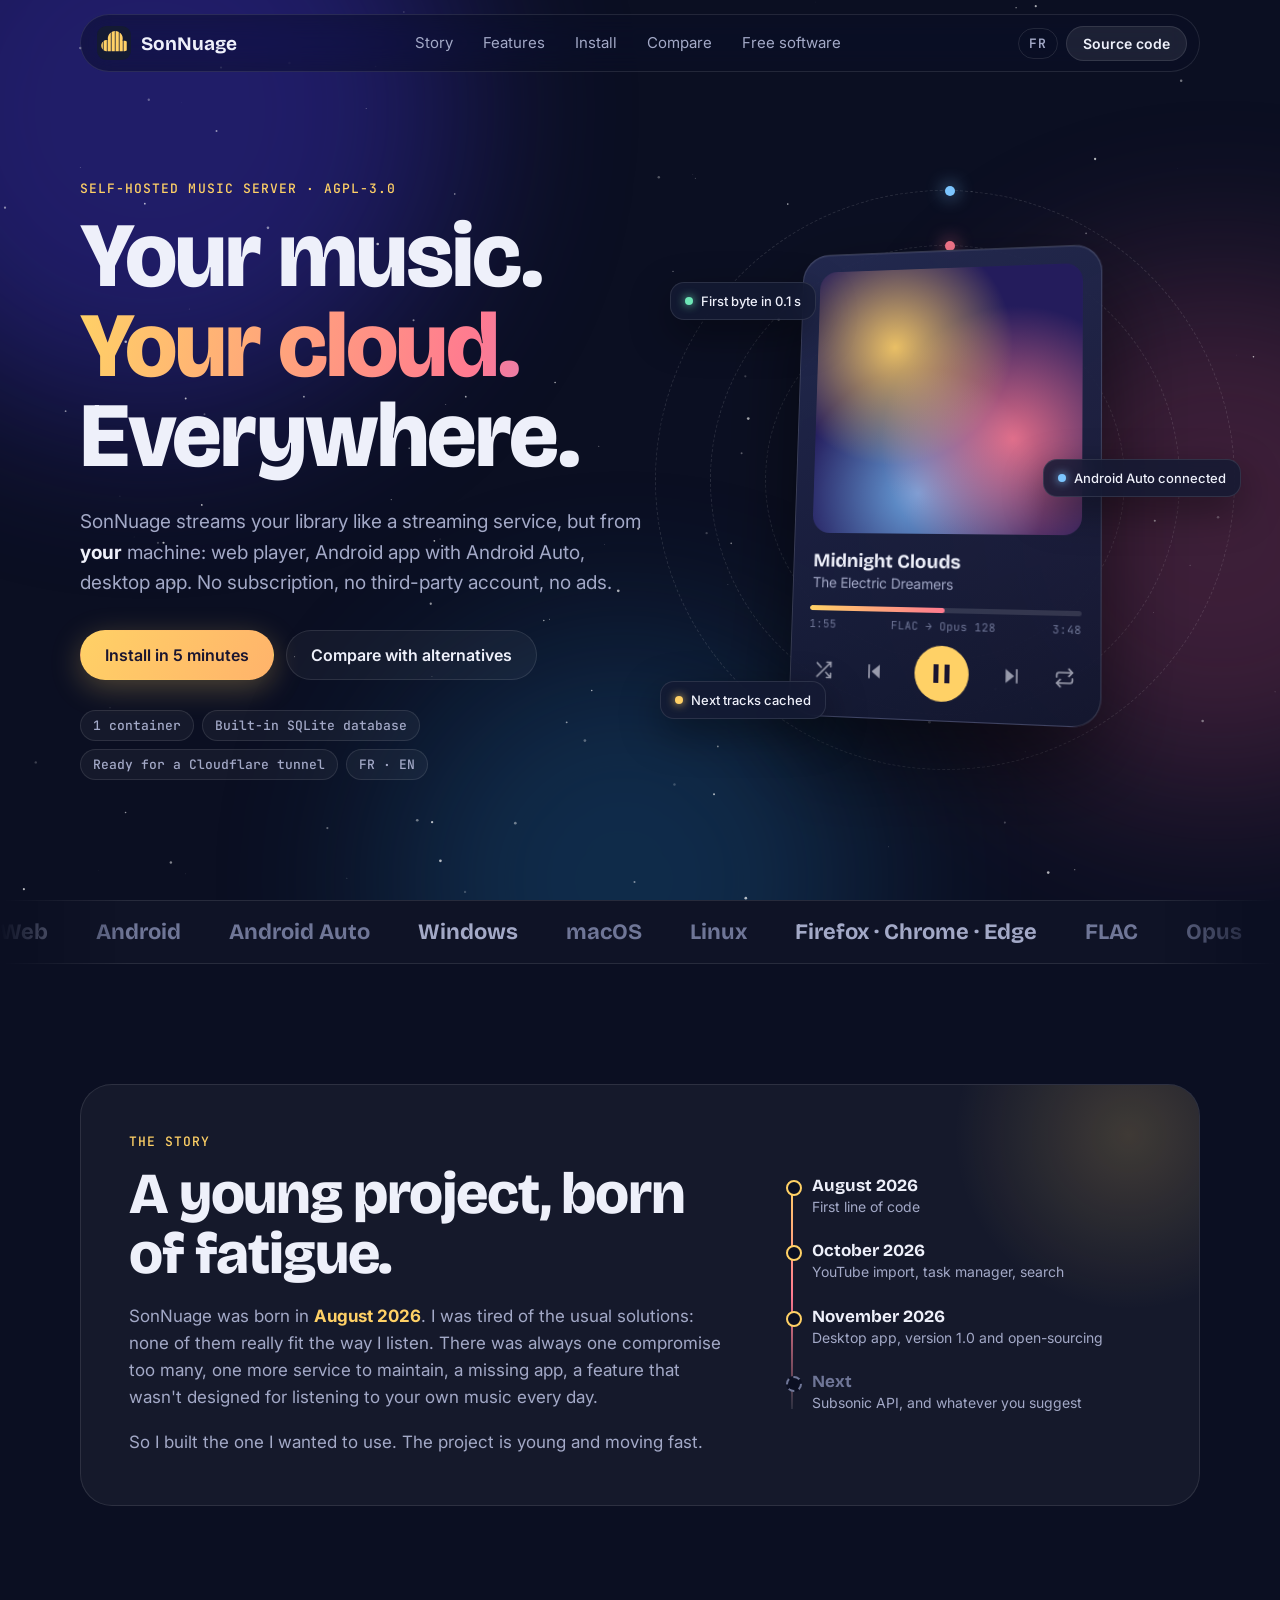
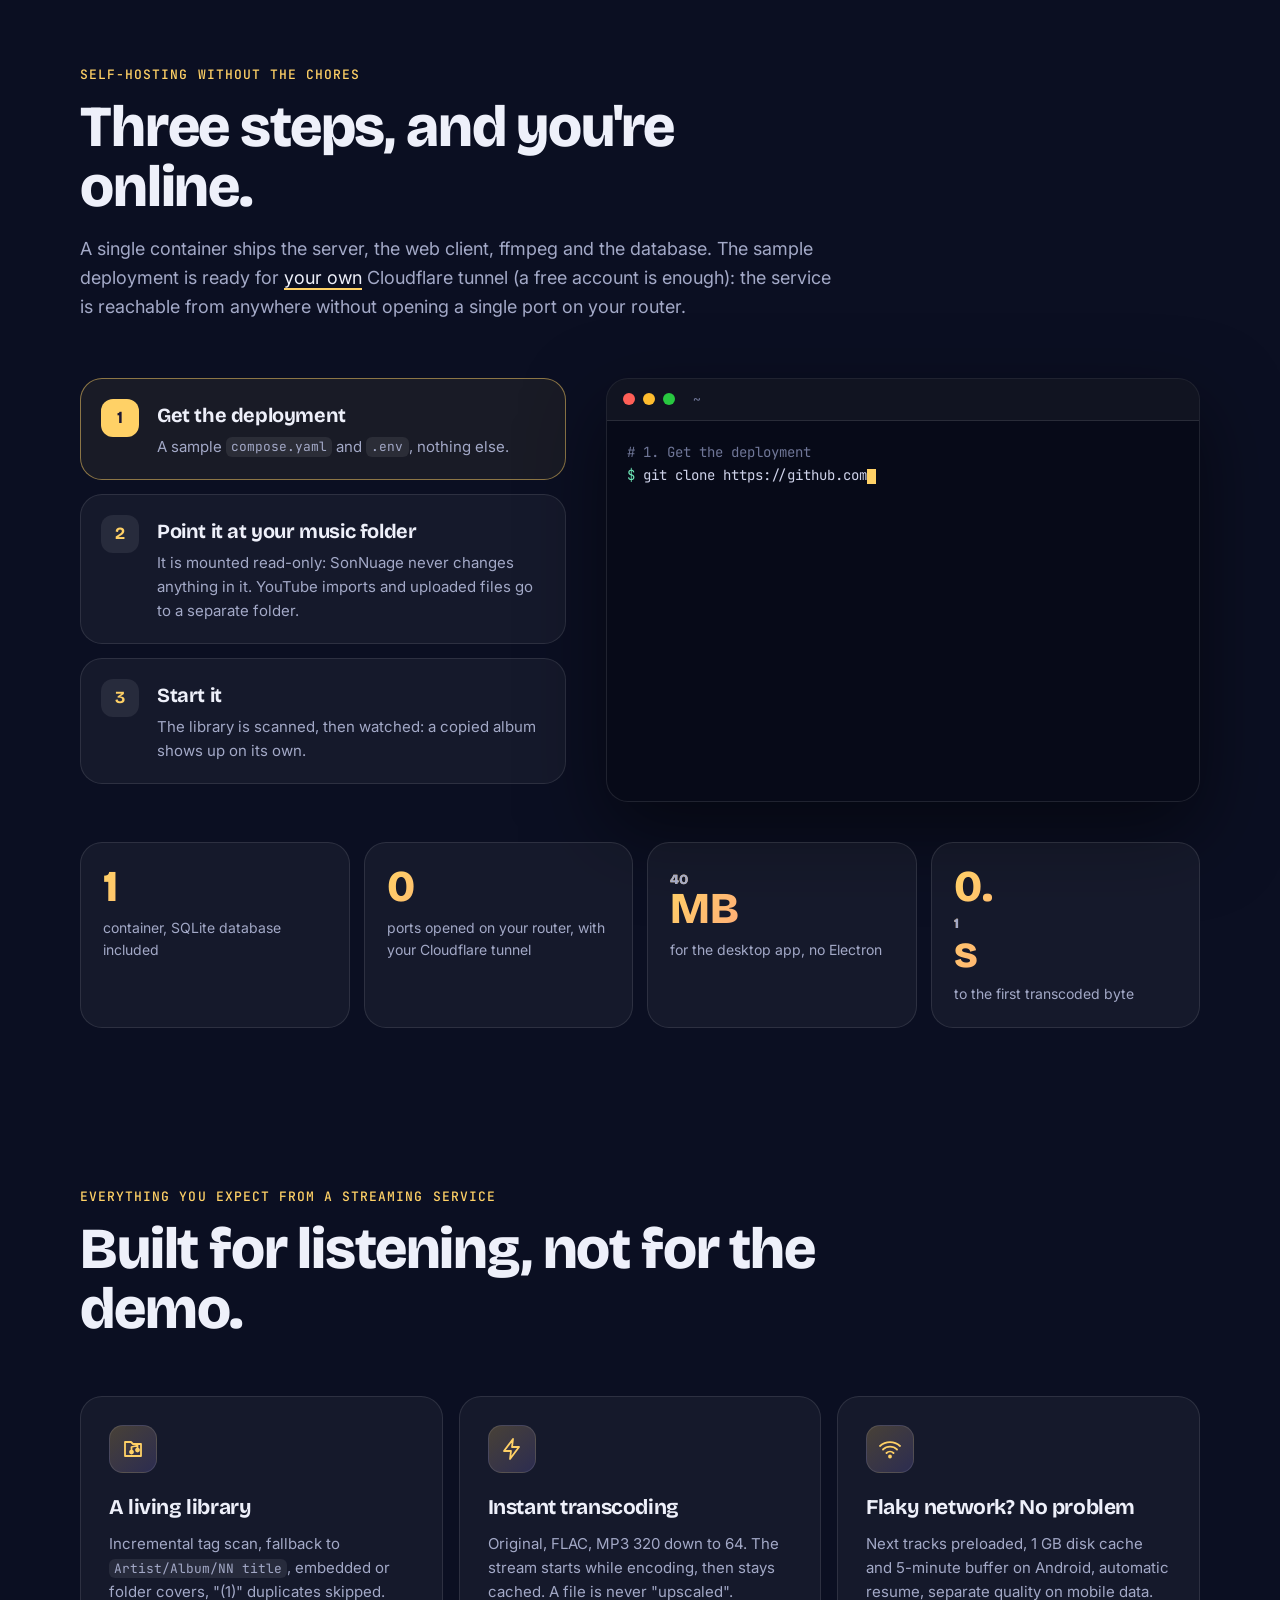
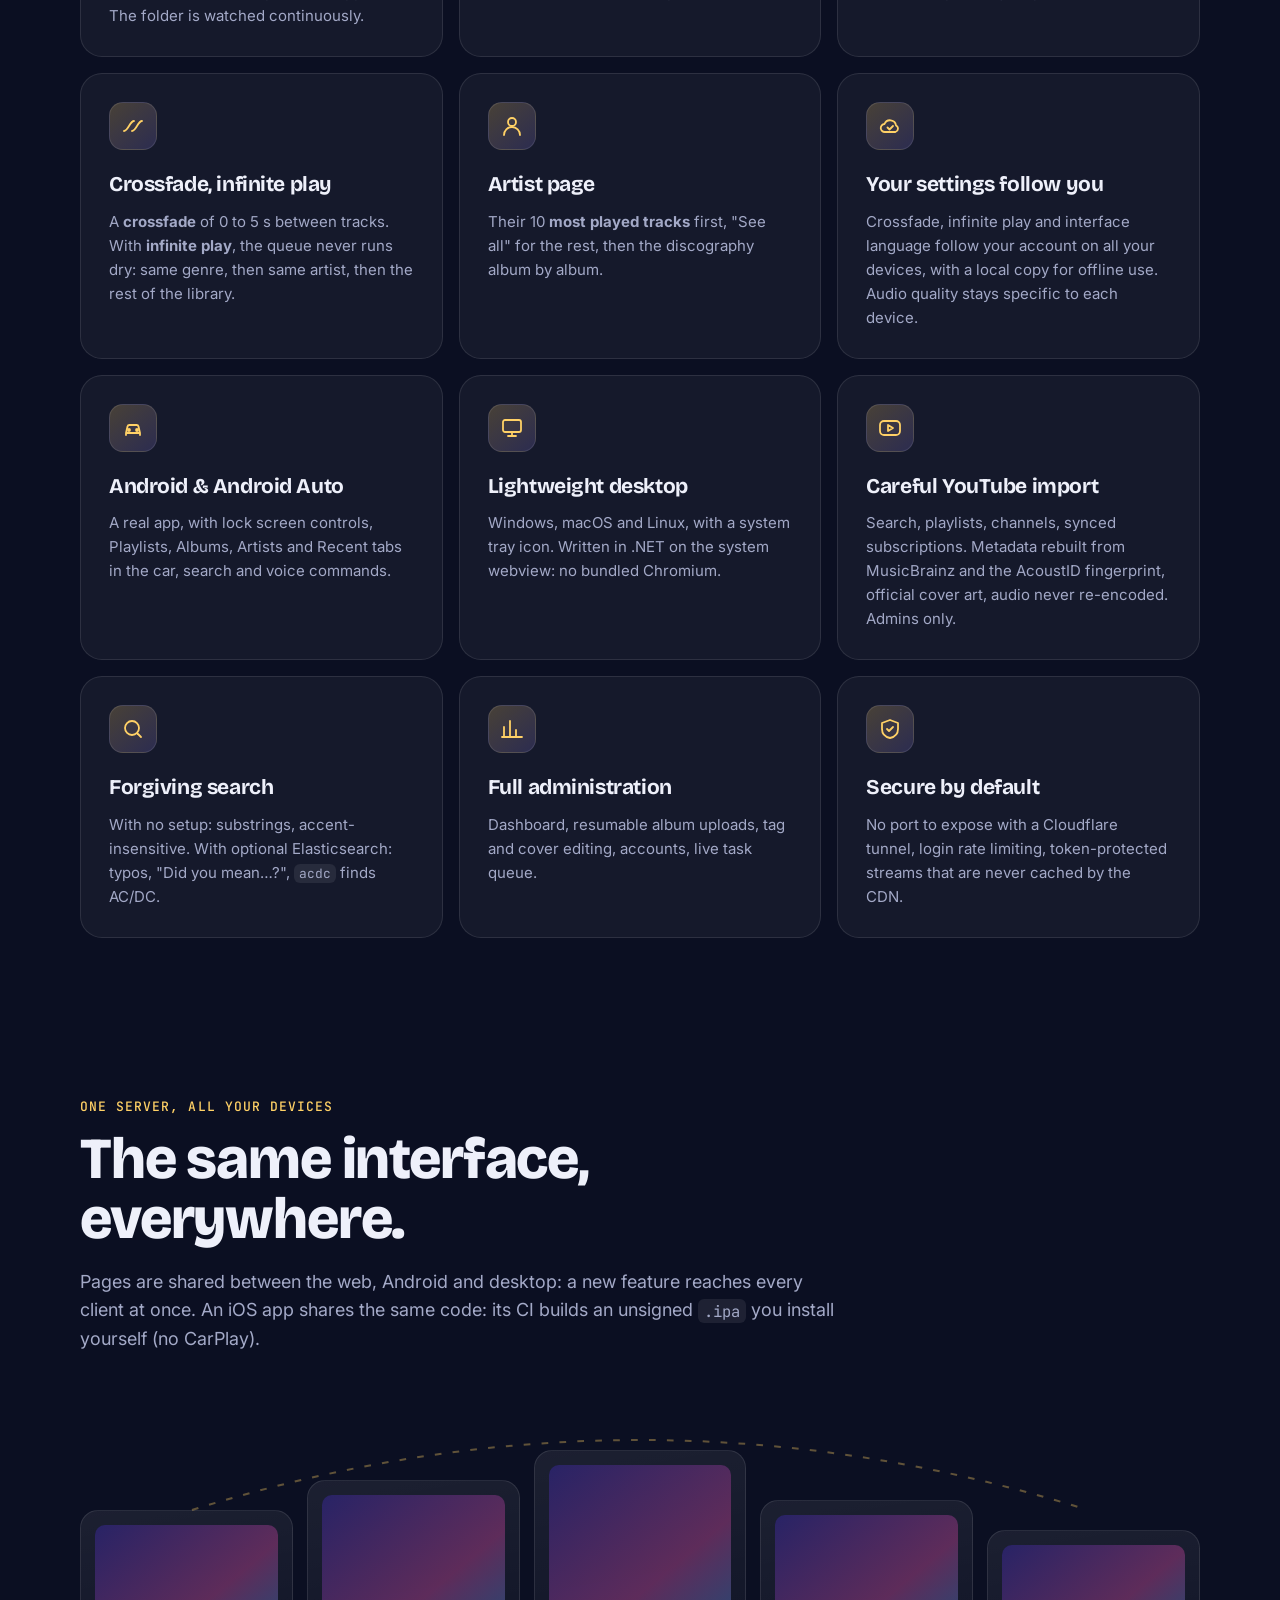
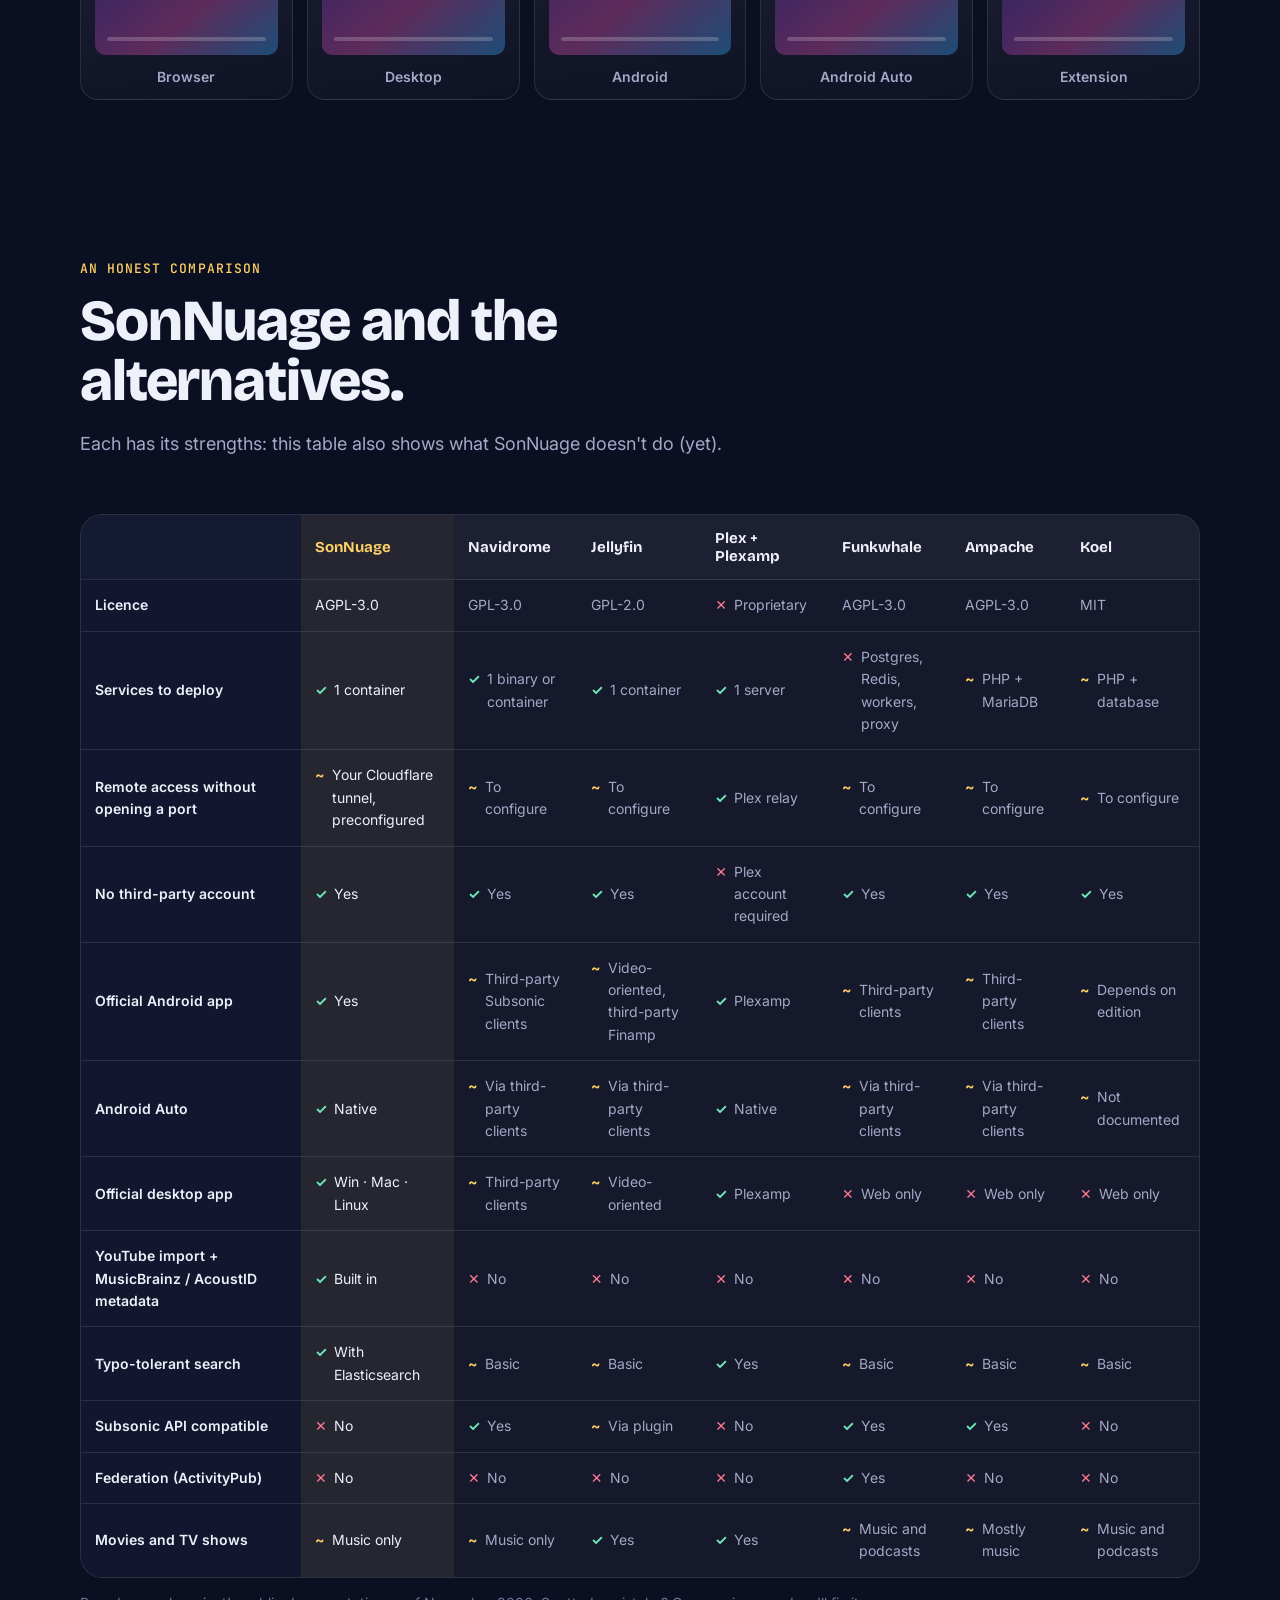
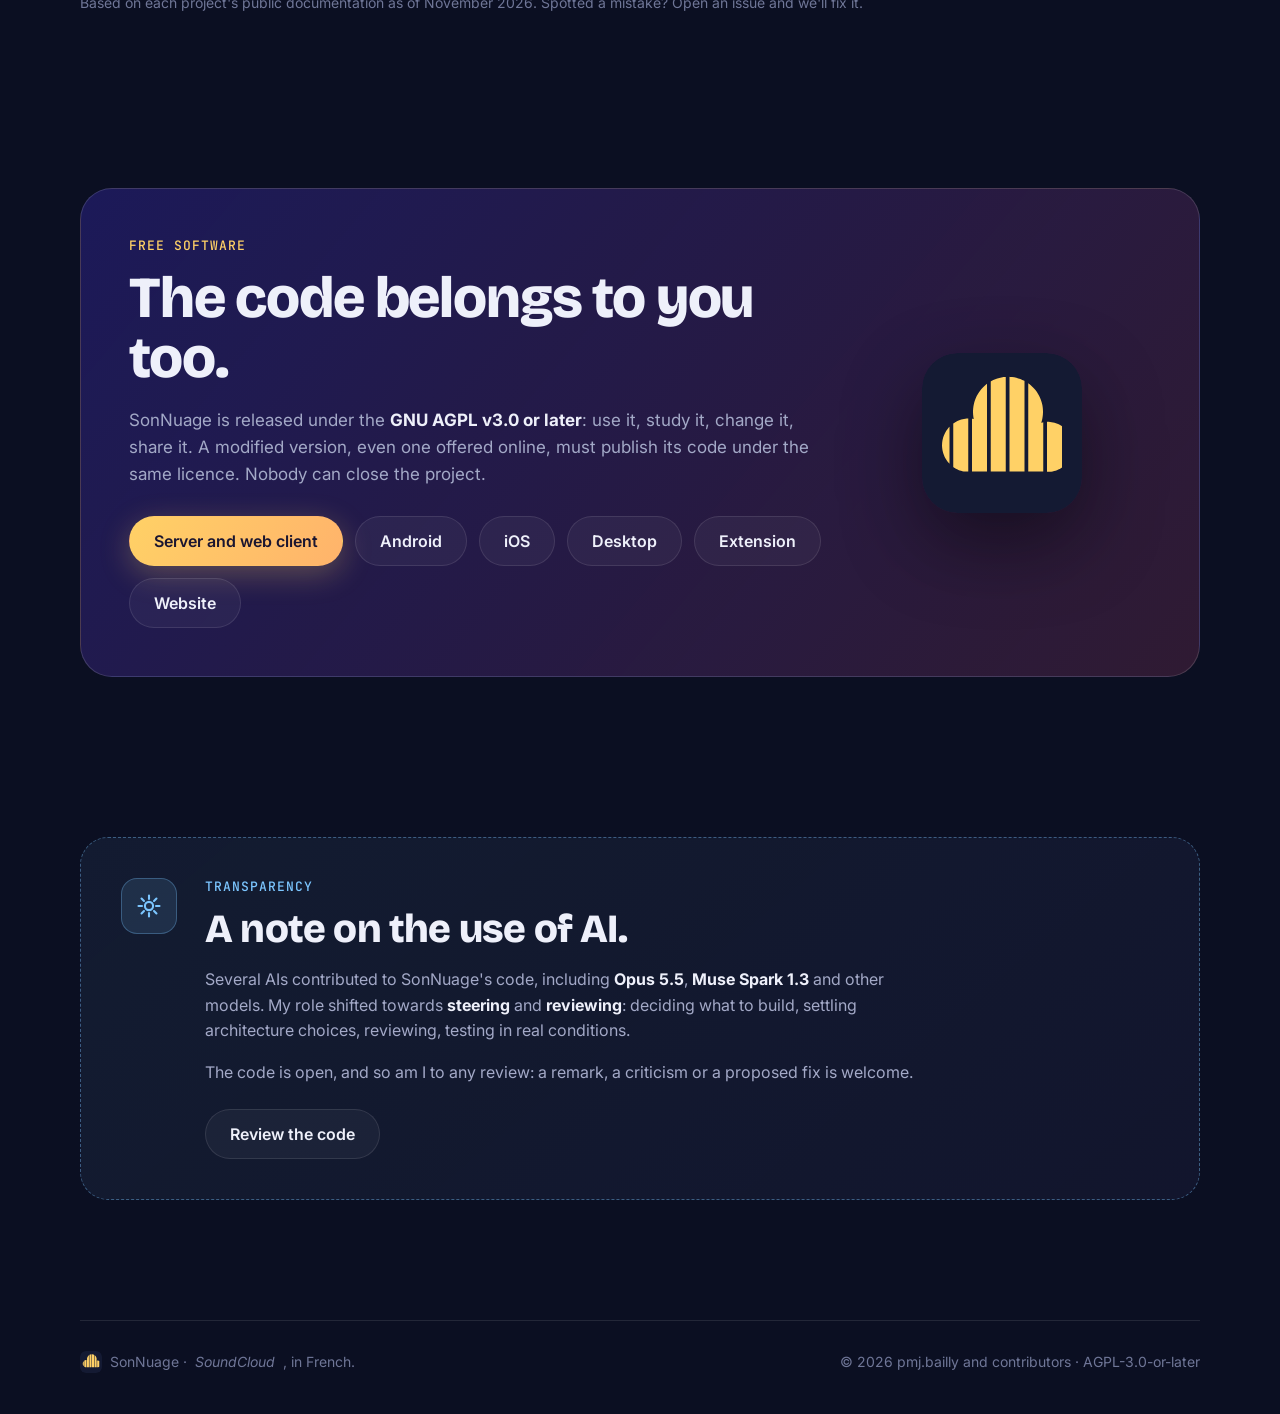
==== commit b991b87f: "feat(site): dire ce qu'est l'appli iOS Pourquoi : la page liait le dépôt sonnuage-ios sans rien en d" ====
--- a/public/index.html
+++ b/public/index.html
@@ -249,7 +249,8 @@
       <div class="section-head reveal">
         <p class="eyebrow">Un serveur, tous vos appareils</p>
         <h2>La même interface, partout.</h2>
-        <p class="sub">Les pages sont partagées entre le web, Android et le bureau : une fonctionnalité ajoutée arrive sur tous les clients à la fois.</p>
+        <p class="sub">Les pages sont partagées entre le web, Android et le bureau : une fonctionnalité ajoutée arrive sur tous les clients à la fois.
+          Une appli iOS reprend le même code : sa CI produit un <code>.ipa</code> non signé, à installer soi-même (sans CarPlay).</p>
       </div>
       <div class="devices reveal">
         <div class="device d-web"><span>Navigateur</span></div>
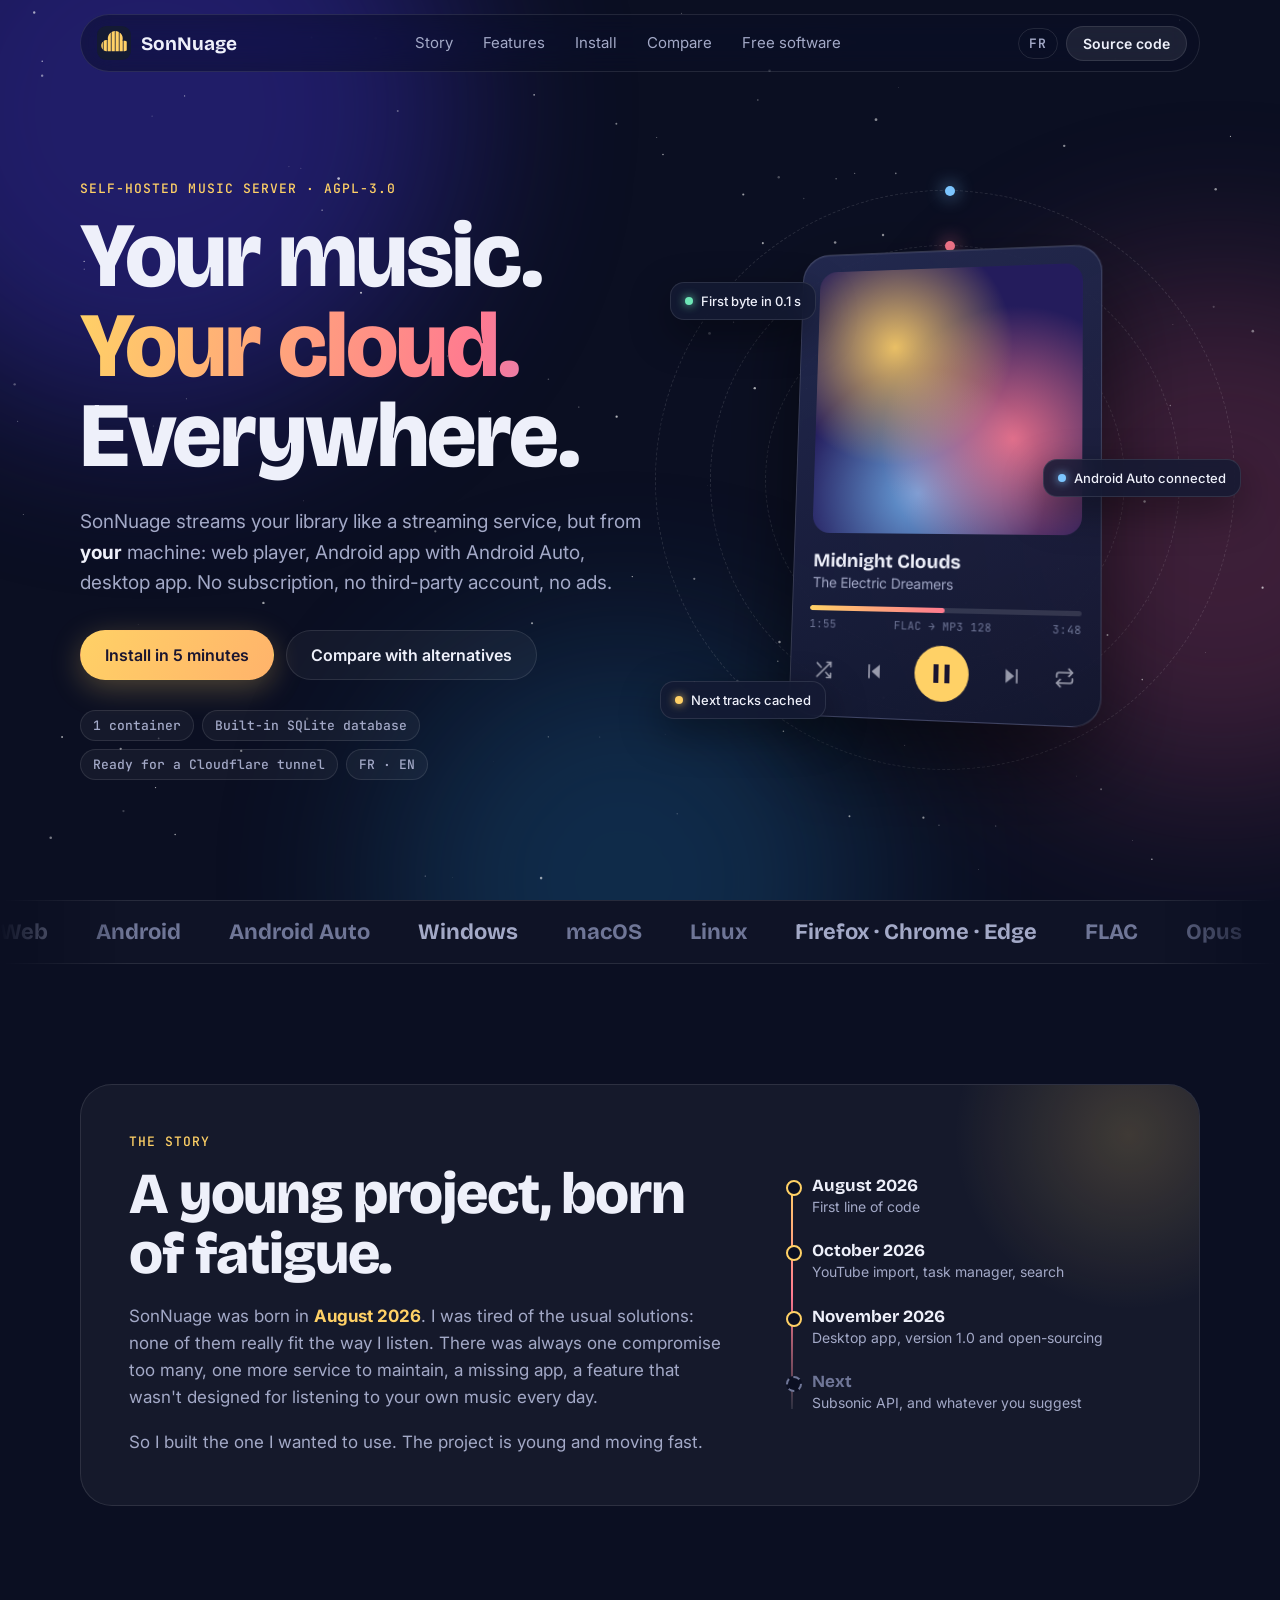
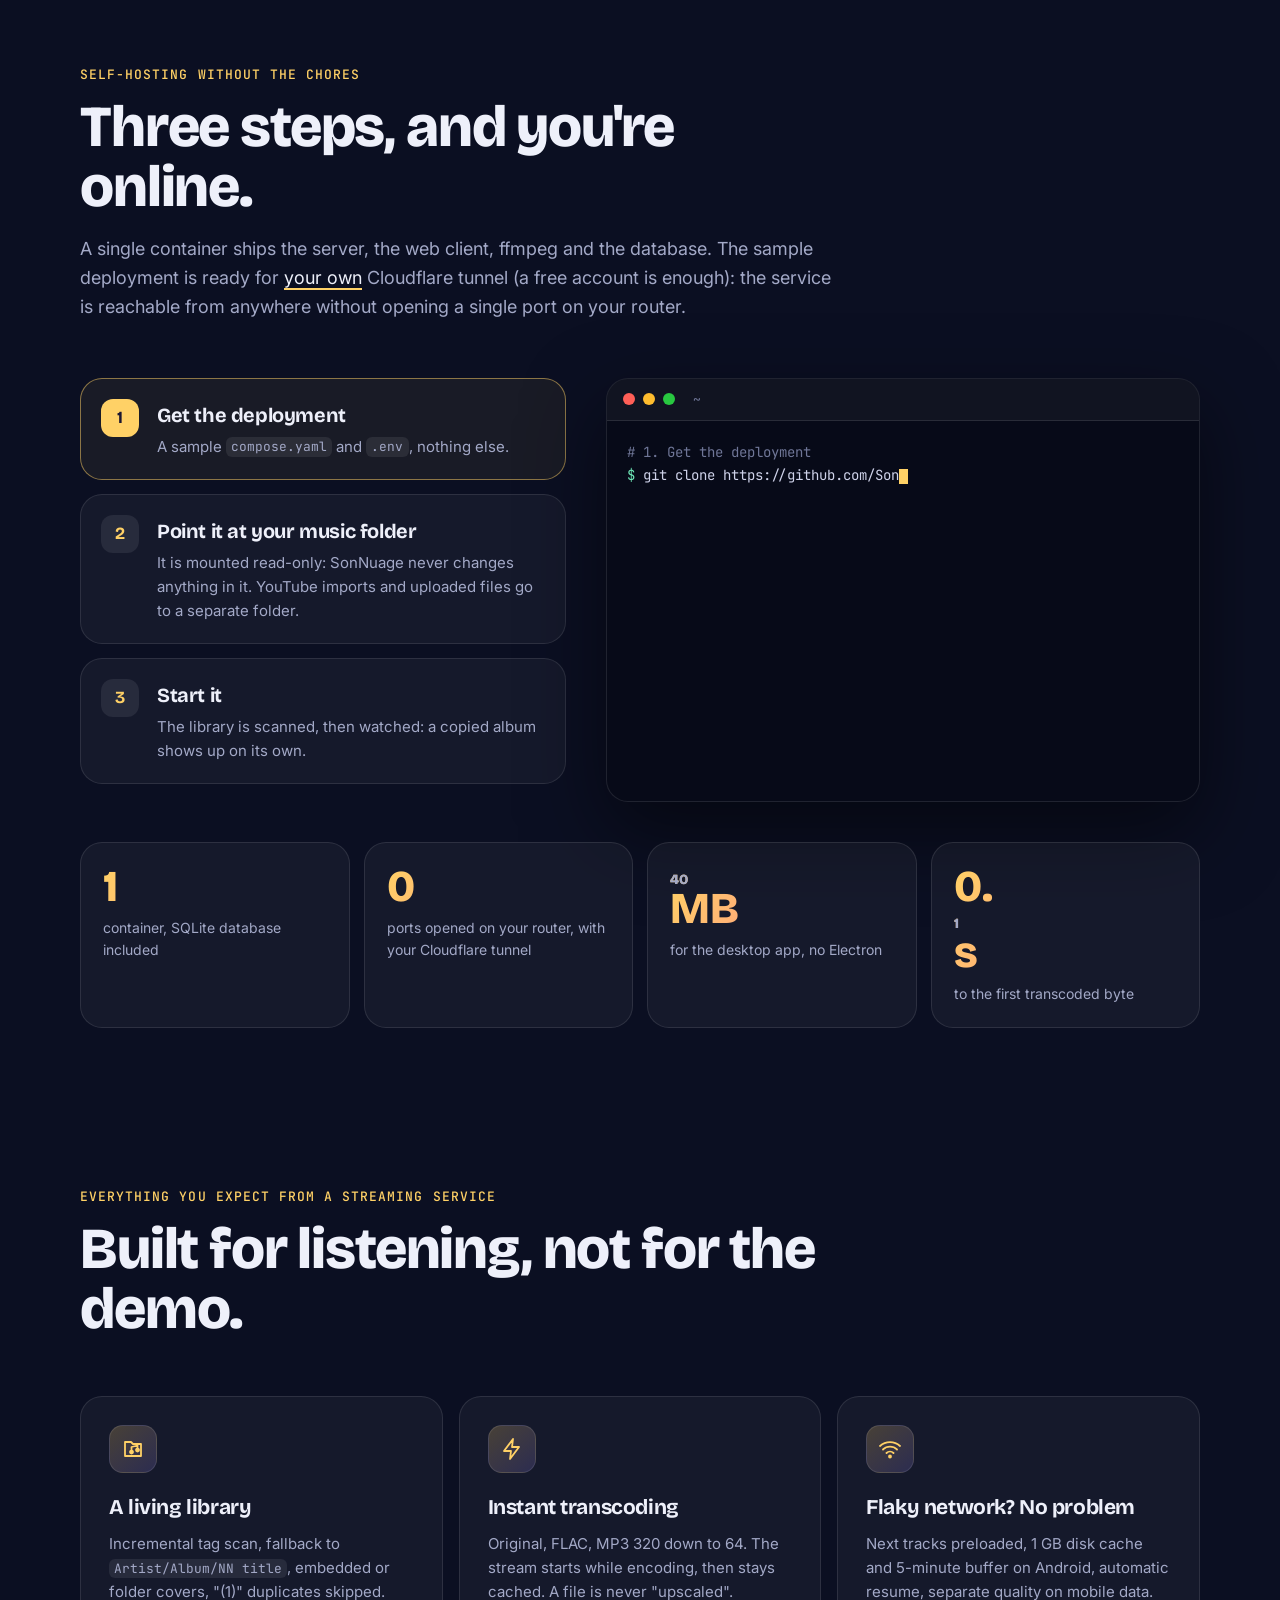
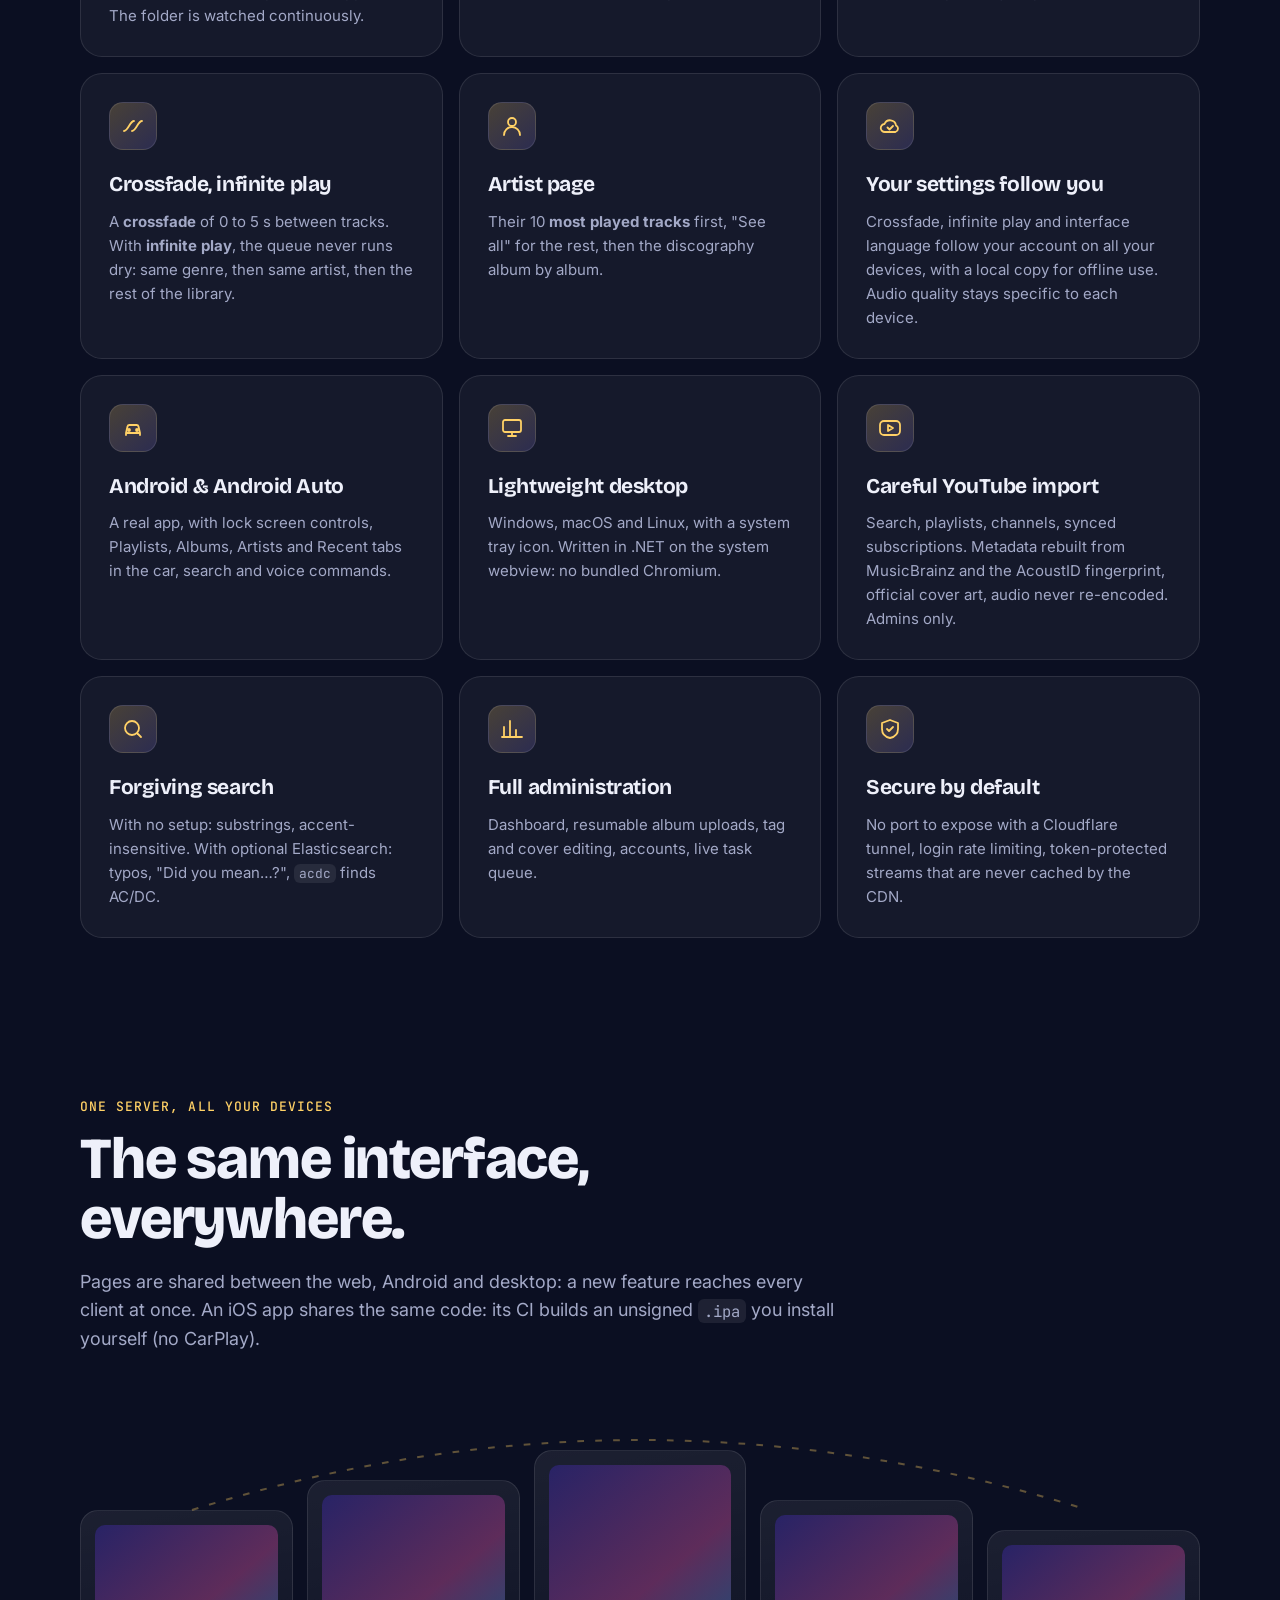
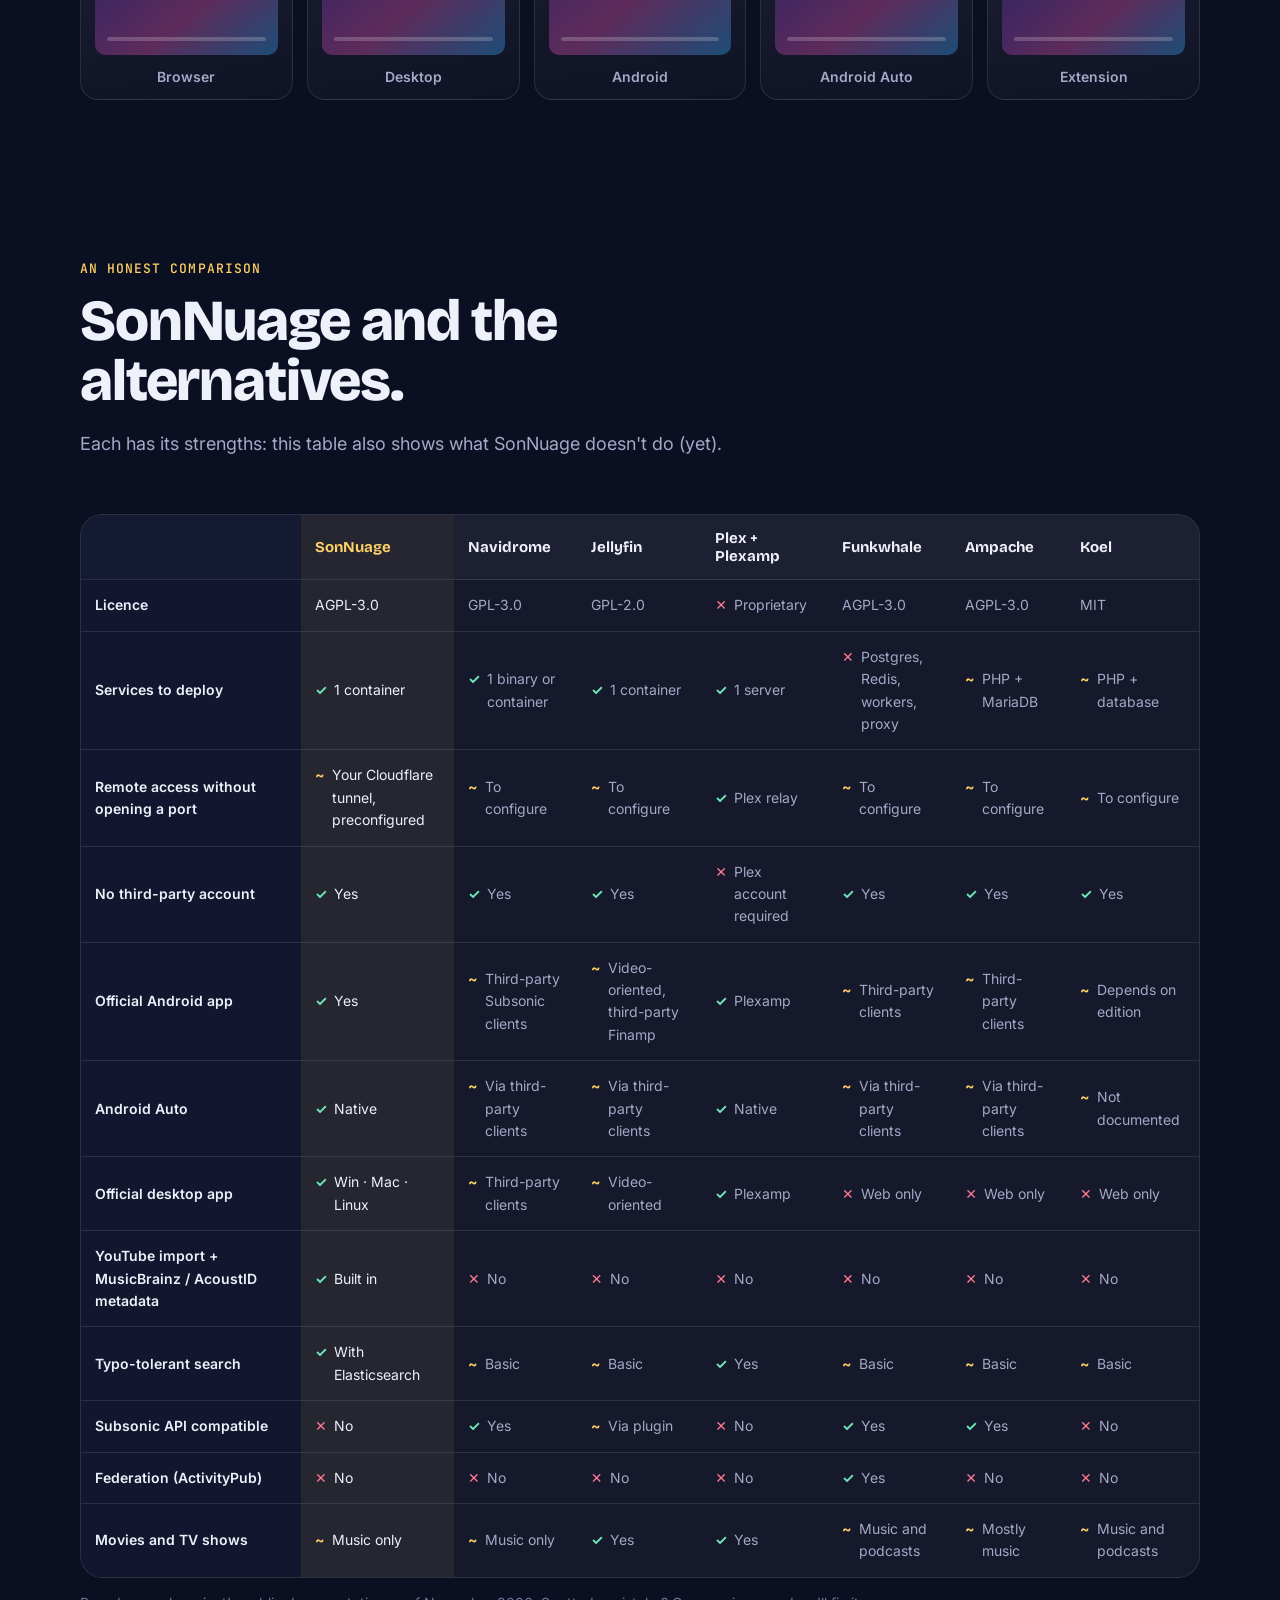
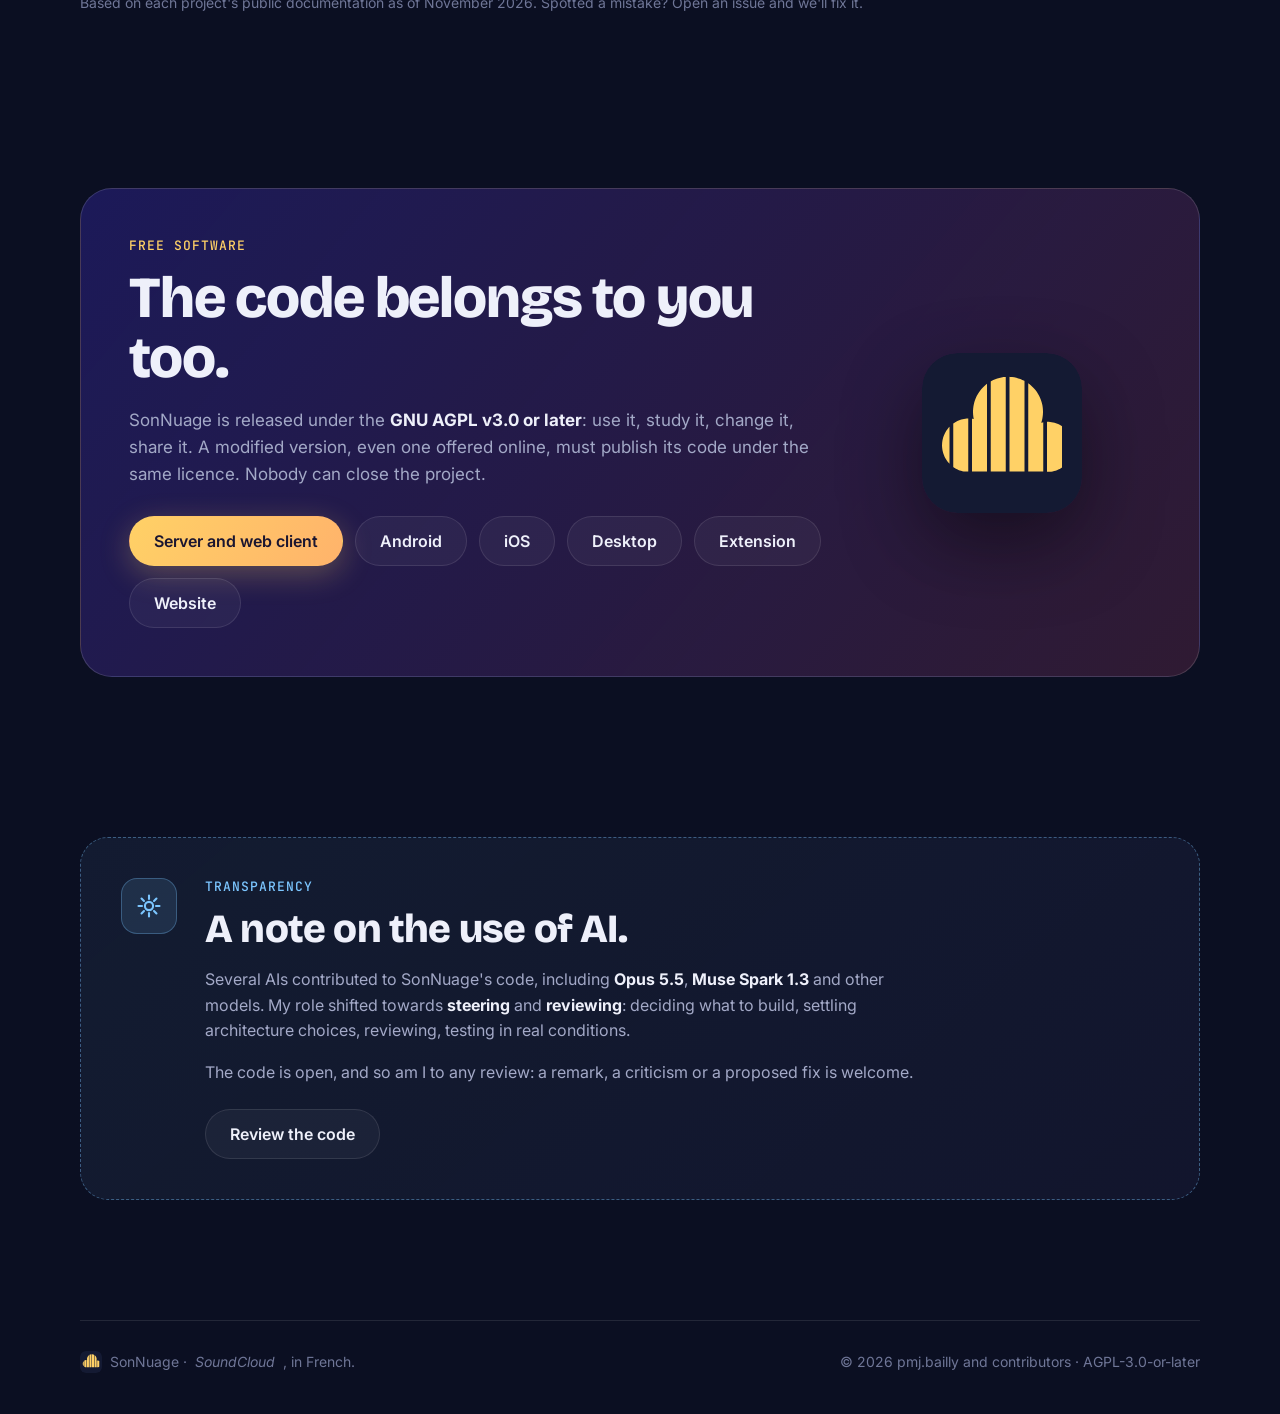
==== commit 492b1726: "fix(site): le lecteur d'accueil affichait un transcodage Opus qui n'existe pas Pourquoi : la maquett" ====
--- a/public/index.html
+++ b/public/index.html
@@ -73,7 +73,7 @@
             <span class="artist" id="artist">Les Rêveurs Électriques</span>
           </div>
           <div class="progress"><div class="bar" id="bar"></div></div>
-          <div class="times"><span id="elapsed">1:12</span><span>FLAC → Opus 128</span><span>3:48</span></div>
+          <div class="times"><span id="elapsed">1:12</span><span>FLAC → MP3 128</span><span>3:48</span></div>
           <div class="controls">
             <span class="ic shuffle"></span>
             <span class="ic prev"></span>
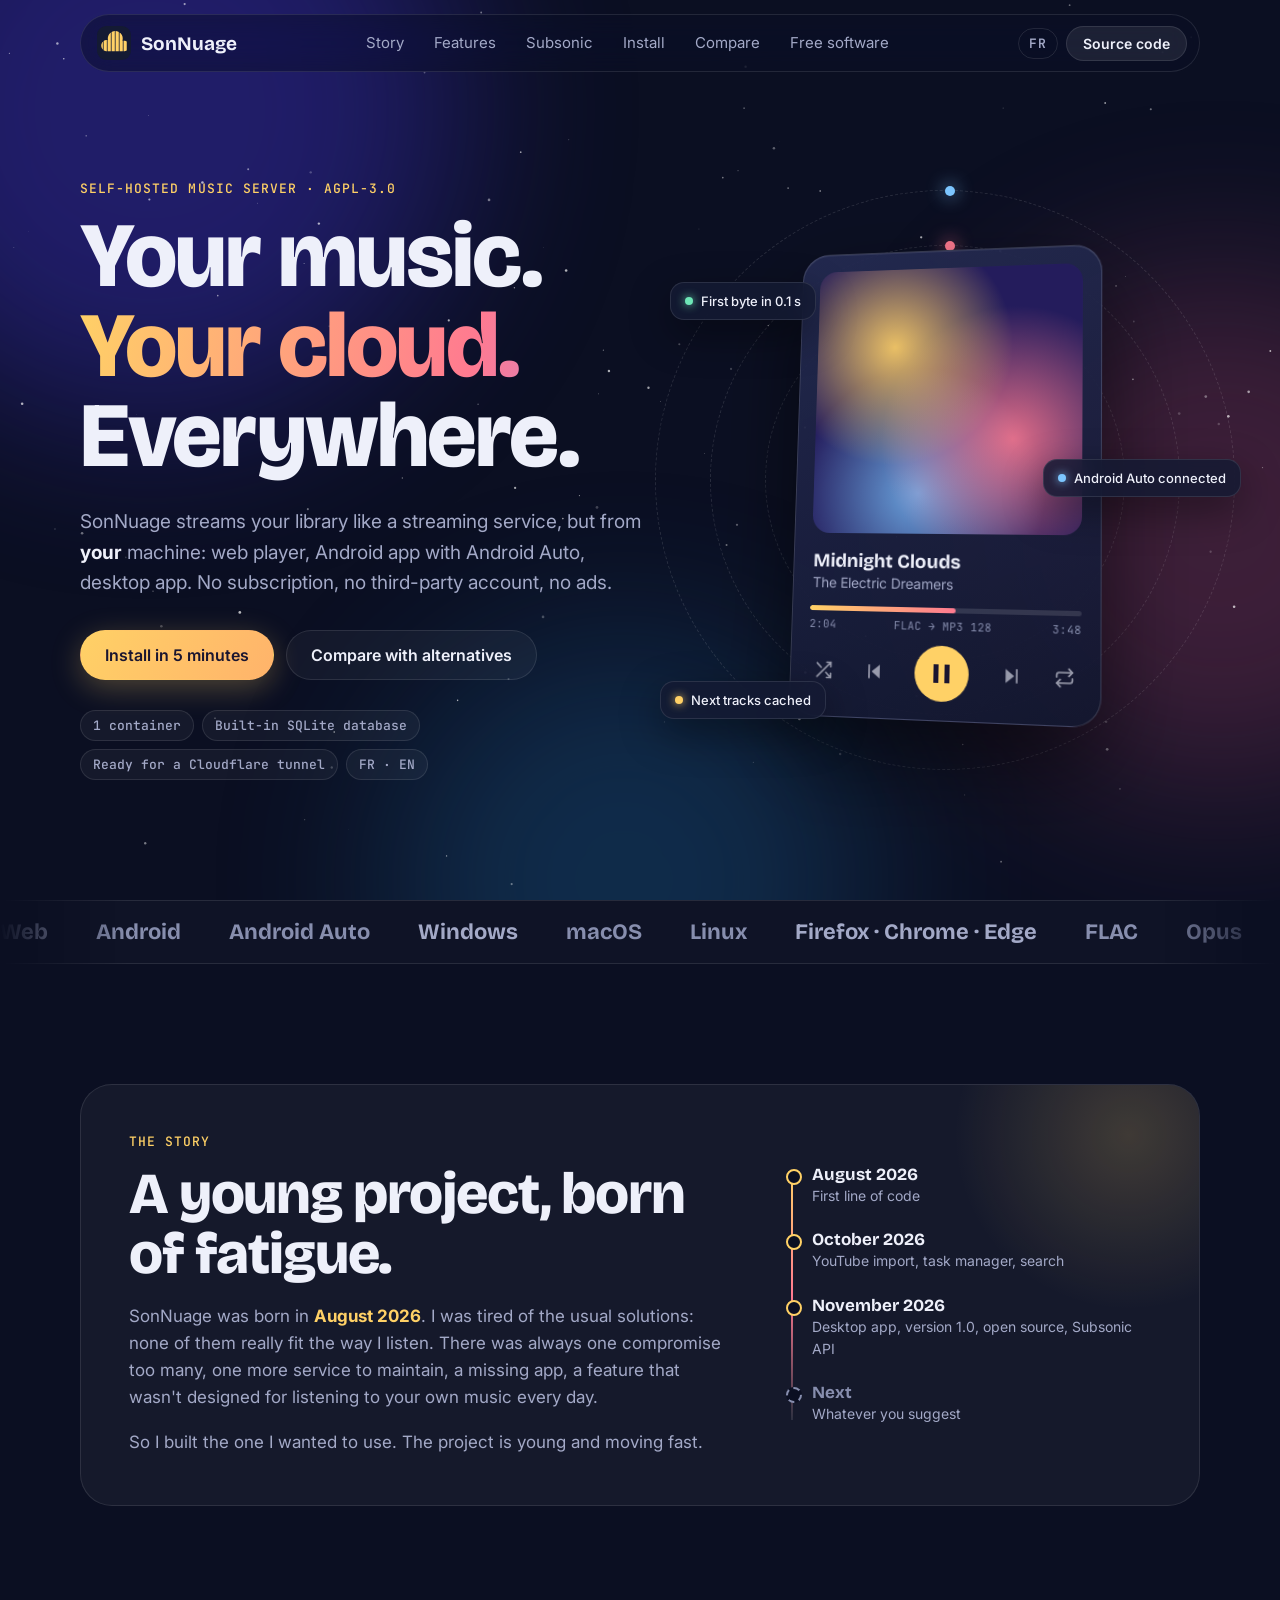
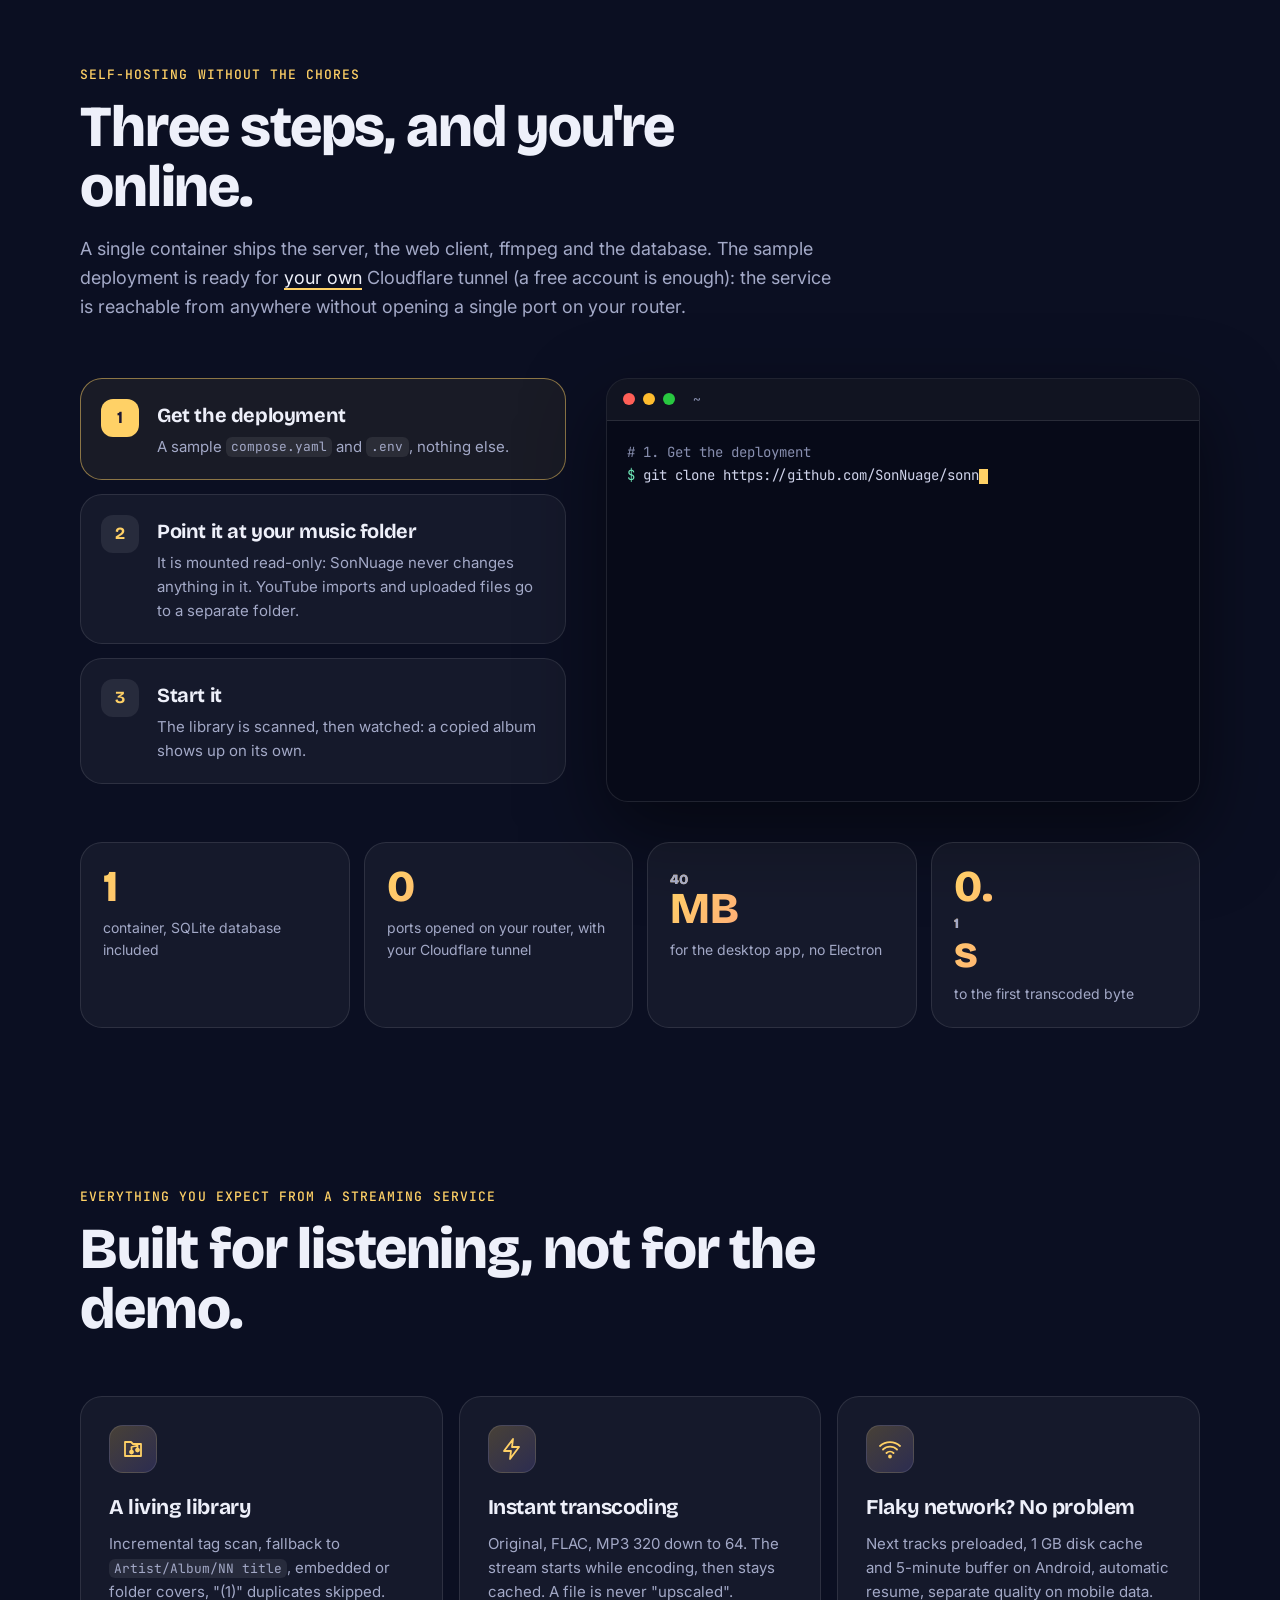
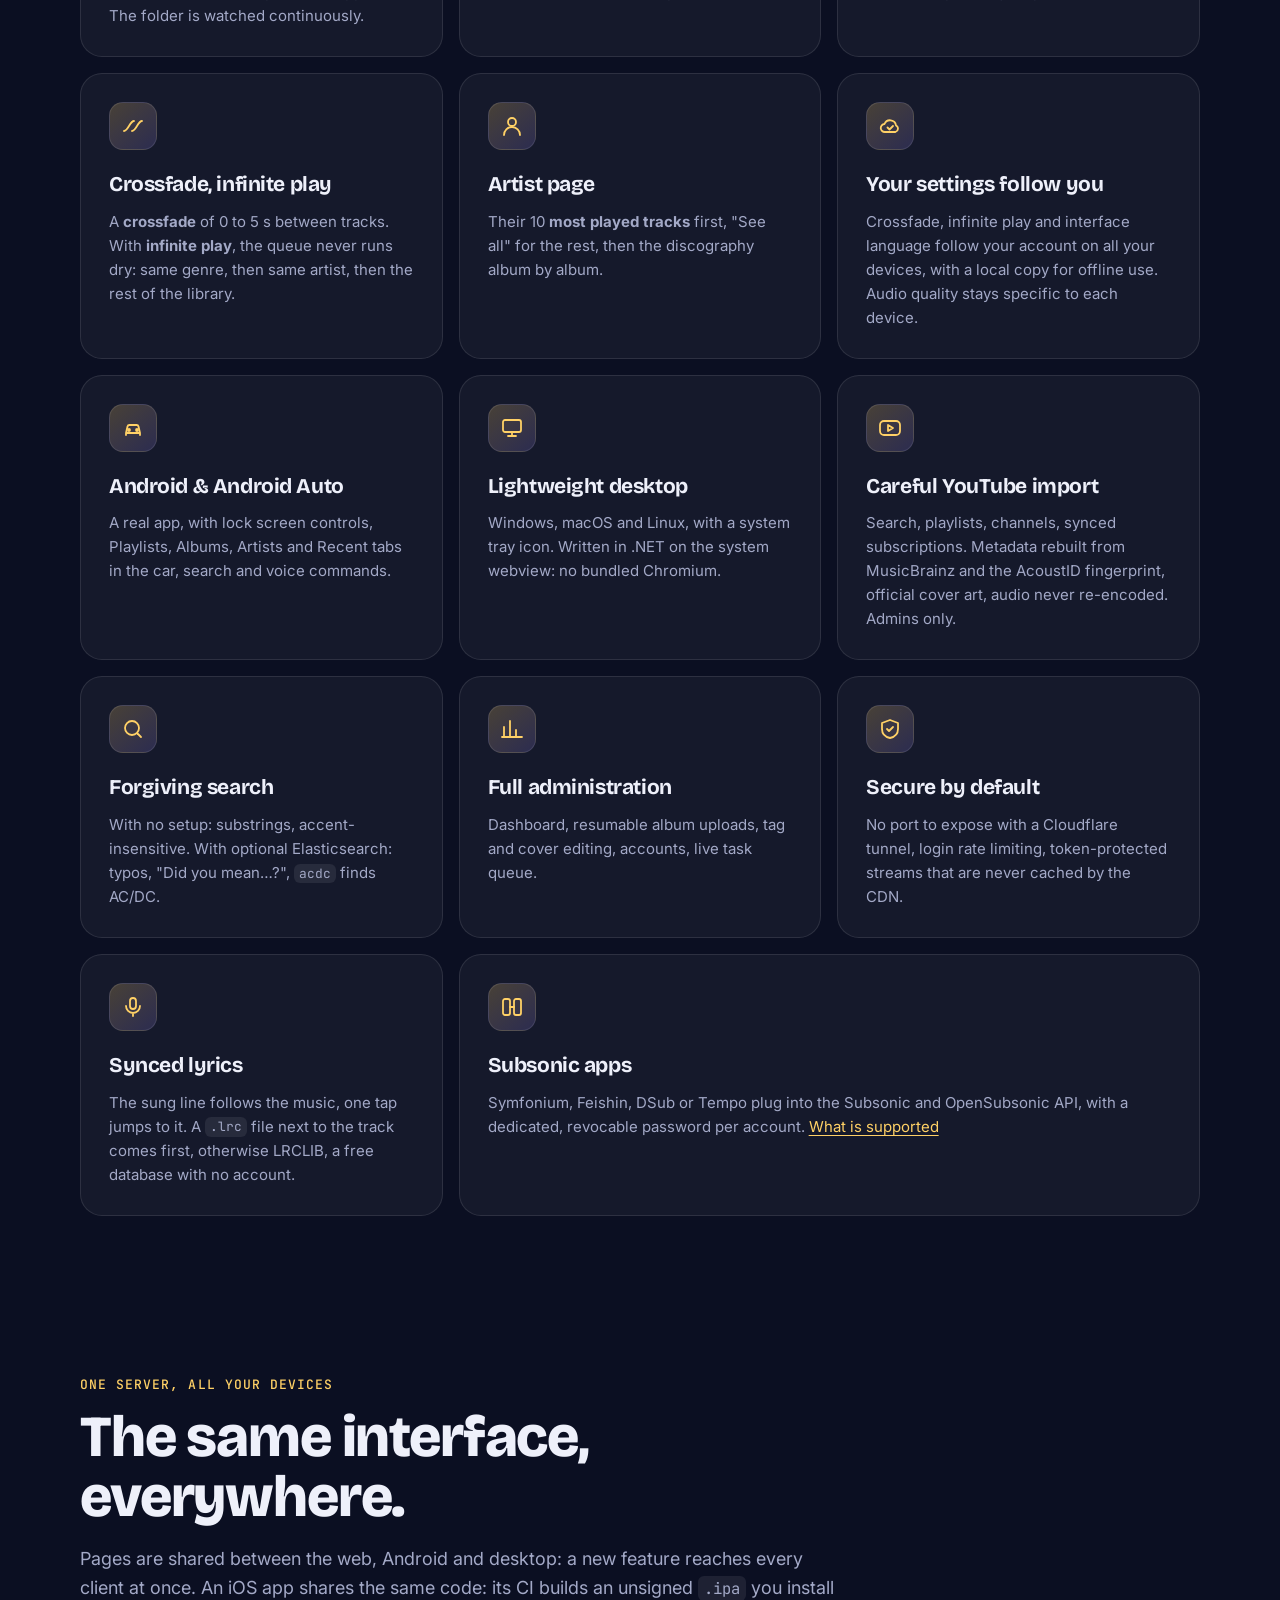
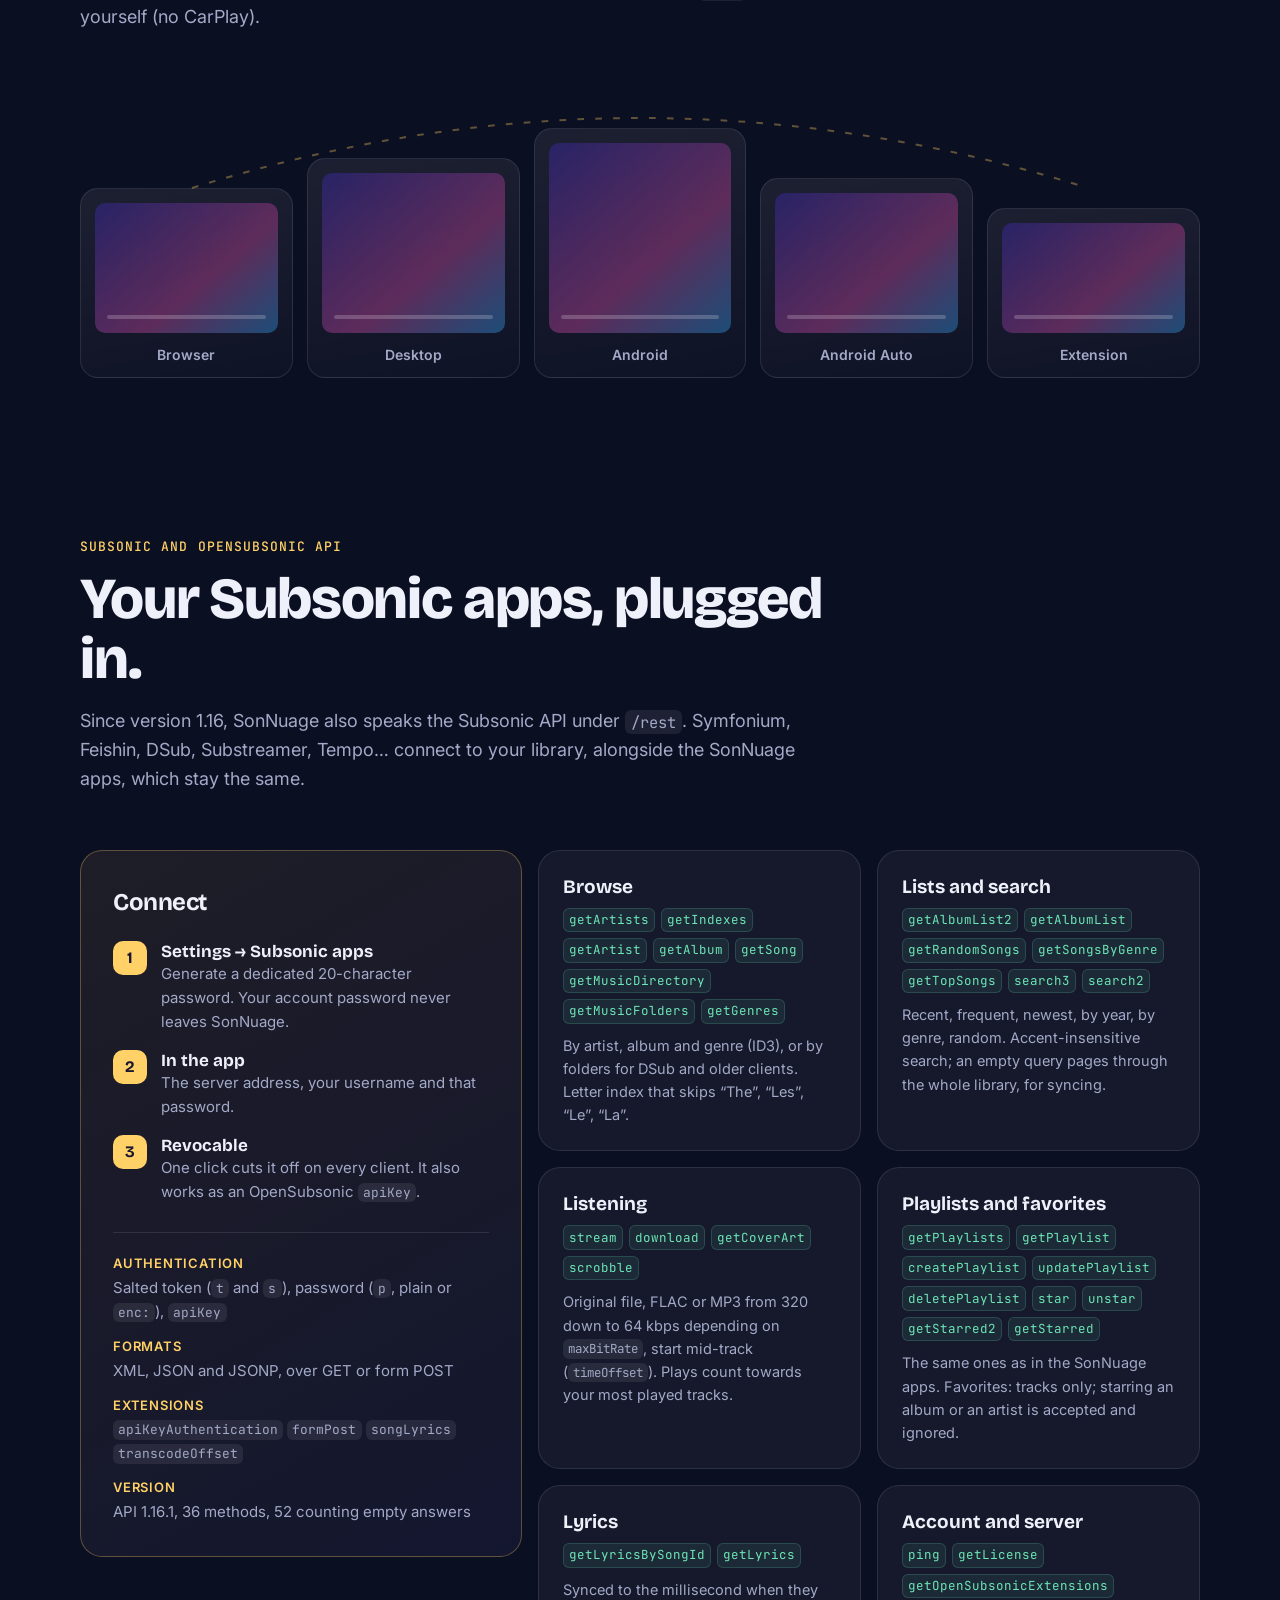
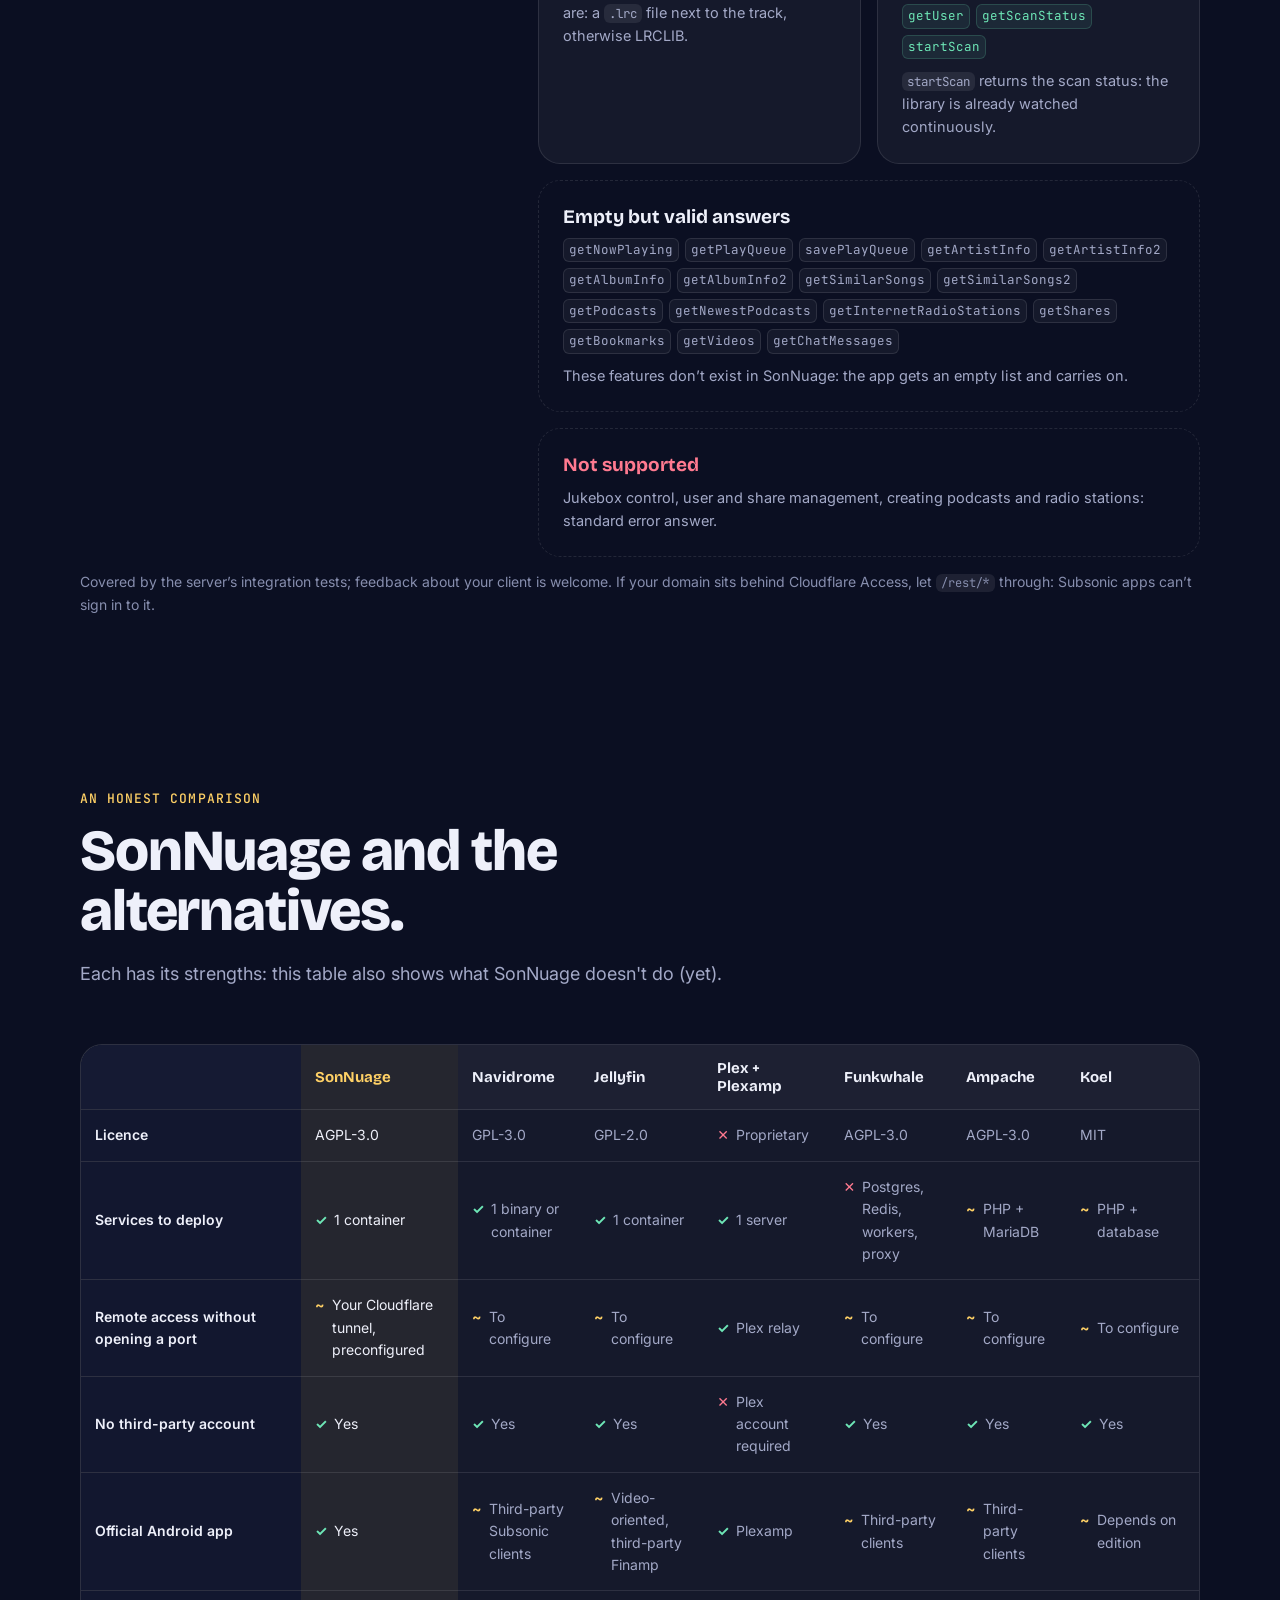
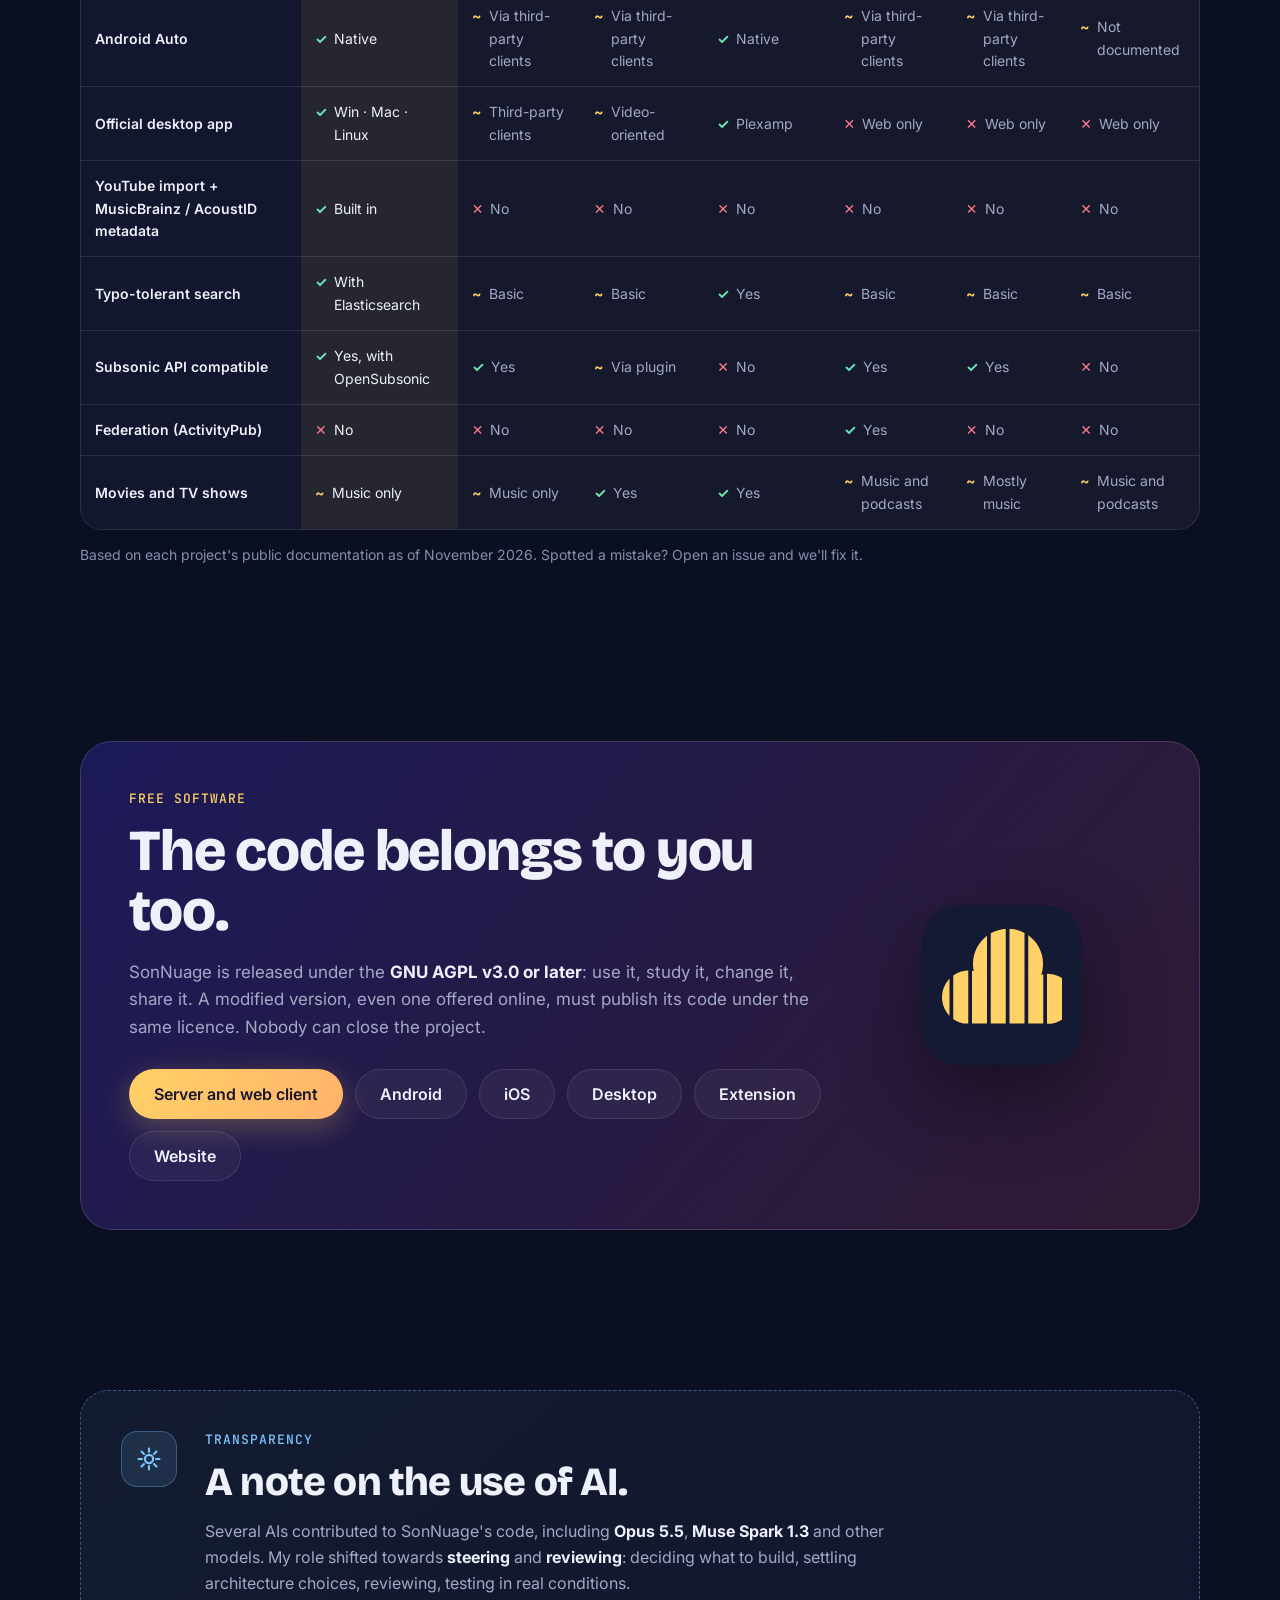
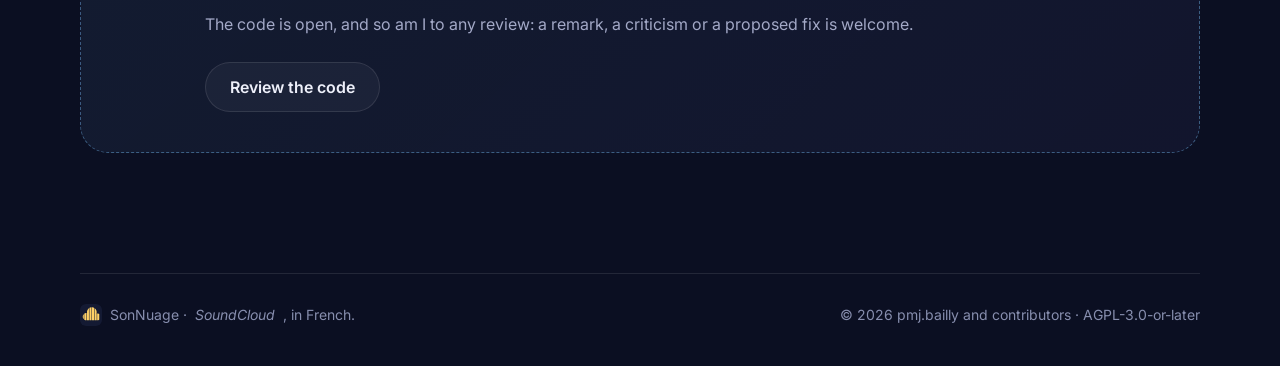
==== commit 9a585f1f: "feat(site): Subsonic API section and synced lyrics New #subsonic section listing every supported met" ====
--- a/public/index.html
+++ b/public/index.html
@@ -33,6 +33,7 @@
     <nav aria-label="Sections">
       <a href="#histoire">Histoire</a>
       <a href="#fonctionnalites">Fonctionnalités</a>
+      <a href="#subsonic">Subsonic</a>
       <a href="#installer">Installer</a>
       <a href="#comparatif">Comparatif</a>
       <a href="#libre">Libre</a>
@@ -110,8 +111,8 @@
         <ol class="timeline" aria-label="Étapes du projet">
           <li><b>Août 2026</b><span>Première ligne de code</span></li>
           <li><b>Octobre 2026</b><span>Import YouTube, gestionnaire de tâches, recherche</span></li>
-          <li><b>Novembre 2026</b><span>Appli de bureau, version 1.0 et passage en logiciel libre</span></li>
-          <li class="next"><b>Ensuite</b><span>API Subsonic, et ce que vous proposerez</span></li>
+          <li><b>Novembre 2026</b><span>Appli de bureau, version 1.0, logiciel libre, API Subsonic</span></li>
+          <li class="next"><b>Ensuite</b><span>Ce que vous proposerez</span></li>
         </ol>
       </div>
     </section>
@@ -241,6 +242,18 @@
           <p>Aucun port à exposer avec un tunnel Cloudflare, limitation des tentatives de connexion, flux protégés par jeton
             et jamais mis en cache par le CDN.</p>
         </article>
+        <article class="card reveal">
+          <div class="icon" aria-hidden="true"><svg viewBox="0 0 24 24"><rect x="9" y="3" width="6" height="11" rx="3"/><path d="M5 11a7 7 0 0 0 14 0M12 18v3"/></svg></div>
+          <h3>Paroles synchronisées</h3>
+          <p>La ligne chantée suit la musique, un appui y saute. Un fichier <code>.lrc</code> à côté du titre passe en
+            premier, sinon LRCLIB, une base libre et sans compte.</p>
+        </article>
+        <article class="card card-wide reveal">
+          <div class="icon" aria-hidden="true"><svg viewBox="0 0 24 24"><rect x="3" y="4" width="7" height="16" rx="2"/><rect x="14" y="4" width="7" height="16" rx="2"/><path d="M10 12h4"/></svg></div>
+          <h3>Applis Subsonic</h3>
+          <p>Symfonium, Feishin, DSub ou Tempo se branchent sur l'API Subsonic et OpenSubsonic, avec un mot de passe
+            dédié et révocable par compte. <a href="#subsonic">Ce qui est pris en charge</a></p>
+        </article>
       </div>
     </section>
 
@@ -264,6 +277,75 @@
       </div>
     </section>
 
+    <!-- Subsonic -->
+    <section class="section subsonic" id="subsonic">
+      <div class="section-head reveal">
+        <p class="eyebrow">API Subsonic et OpenSubsonic</p>
+        <h2>Vos applis Subsonic, branchées dessus.</h2>
+        <p class="sub">Depuis la version 1.16, SonNuage répond aussi à l’API Subsonic sous <code>/rest</code>. Symfonium, Feishin, DSub, Substreamer, Tempo… se connectent à votre bibliothèque, à côté des applis SonNuage, qui ne changent pas.</p>
+      </div>
+
+      <div class="api-layout">
+        <div class="api-connect reveal">
+          <h3>Se connecter</h3>
+          <ol class="api-steps">
+          <li><b>Réglages → Applis Subsonic</b><span>Générez un mot de passe dédié de 20 caractères. Celui de votre compte ne quitte jamais SonNuage.</span></li>
+          <li><b>Dans l’appli</b><span>L’adresse du serveur, votre nom d’utilisateur et ce mot de passe.</span></li>
+          <li><b>Révocable</b><span>Un clic le coupe sur tous les clients. Il sert aussi de clé <code>apiKey</code> OpenSubsonic.</span></li>
+          </ol>
+          <dl class="api-specs">
+          <div><dt>Authentification</dt><dd>Jeton salé (<code>t</code> et <code>s</code>), mot de passe (<code>p</code>, en clair ou <code>enc:</code>), clé <code>apiKey</code></dd></div>
+          <div><dt>Formats</dt><dd>XML, JSON et JSONP, en GET ou en formulaire POST</dd></div>
+          <div><dt>Extensions</dt><dd><code>apiKeyAuthentication</code> <code>formPost</code> <code>songLyrics</code> <code>transcodeOffset</code></dd></div>
+          <div><dt>Version</dt><dd>API 1.16.1, 36 méthodes, 52 avec les réponses vides</dd></div>
+          </dl>
+        </div>
+        <div class="api-groups" role="region" aria-label="Méthodes de l’API Subsonic prises en charge">
+          <h3 class="sr">Méthodes prises en charge</h3>
+          <article class="api-group reveal">
+            <h4>Parcourir</h4>
+            <p class="api-methods"><code>getArtists</code> <code>getIndexes</code> <code>getArtist</code> <code>getAlbum</code> <code>getSong</code> <code>getMusicDirectory</code> <code>getMusicFolders</code> <code>getGenres</code></p>
+            <p>Par artiste, album et genre (ID3), ou par dossiers pour DSub et les clients anciens. Index par lettre, «&nbsp;The&nbsp;», «&nbsp;Les&nbsp;», «&nbsp;Le&nbsp;», «&nbsp;La&nbsp;» ignorés.</p>
+          </article>
+          <article class="api-group reveal">
+            <h4>Listes et recherche</h4>
+            <p class="api-methods"><code>getAlbumList2</code> <code>getAlbumList</code> <code>getRandomSongs</code> <code>getSongsByGenre</code> <code>getTopSongs</code> <code>search3</code> <code>search2</code></p>
+            <p>Récents, fréquents, nouveautés, par année, par genre, au hasard. Recherche sans accents ; une recherche vide liste toute la bibliothèque par pages, pour la synchronisation.</p>
+          </article>
+          <article class="api-group reveal">
+            <h4>Écoute</h4>
+            <p class="api-methods"><code>stream</code> <code>download</code> <code>getCoverArt</code> <code>scrobble</code></p>
+            <p>Fichier d’origine, FLAC ou MP3 de 320 à 64 kbit/s selon <code>maxBitRate</code>, reprise en cours de titre (<code>timeOffset</code>). Les écoutes comptent dans vos titres les plus écoutés.</p>
+          </article>
+          <article class="api-group reveal">
+            <h4>Playlists et favoris</h4>
+            <p class="api-methods"><code>getPlaylists</code> <code>getPlaylist</code> <code>createPlaylist</code> <code>updatePlaylist</code> <code>deletePlaylist</code> <code>star</code> <code>unstar</code> <code>getStarred2</code> <code>getStarred</code></p>
+            <p>Les mêmes que dans les applis SonNuage. Favoris : titres seulement ; une étoile sur un album ou un artiste est acceptée sans effet.</p>
+          </article>
+          <article class="api-group reveal">
+            <h4>Paroles</h4>
+            <p class="api-methods"><code>getLyricsBySongId</code> <code>getLyrics</code></p>
+            <p>Synchronisées à la milliseconde quand elles le sont : fichier <code>.lrc</code> à côté du titre, sinon LRCLIB.</p>
+          </article>
+          <article class="api-group reveal">
+            <h4>Compte et serveur</h4>
+            <p class="api-methods"><code>ping</code> <code>getLicense</code> <code>getOpenSubsonicExtensions</code> <code>getUser</code> <code>getScanStatus</code> <code>startScan</code></p>
+            <p><code>startScan</code> renvoie l’état du scan : la bibliothèque est déjà surveillée en continu.</p>
+          </article>
+          <article class="api-group api-empty reveal">
+            <h4>Réponses vides, mais valides</h4>
+            <p class="api-methods"><code>getNowPlaying</code> <code>getPlayQueue</code> <code>savePlayQueue</code> <code>getArtistInfo</code> <code>getArtistInfo2</code> <code>getAlbumInfo</code> <code>getAlbumInfo2</code> <code>getSimilarSongs</code> <code>getSimilarSongs2</code> <code>getPodcasts</code> <code>getNewestPodcasts</code> <code>getInternetRadioStations</code> <code>getShares</code> <code>getBookmarks</code> <code>getVideos</code> <code>getChatMessages</code></p>
+            <p>Ces fonctions n’existent pas dans SonNuage : l’appli reçoit une liste vide et continue.</p>
+          </article>
+          <article class="api-group api-none reveal">
+            <h4>Non pris en charge</h4>
+            <p>Contrôle « jukebox », gestion des comptes et des partages, création de podcasts et de radios : réponse d’erreur standard.</p>
+          </article>
+        </div>
+      </div>
+      <p class="note reveal">Vérifié par les tests d’intégration du serveur ; les retours sur votre client sont bienvenus. Si votre domaine passe par Cloudflare Access, laissez passer <code>/rest/*</code> : les applis Subsonic ne savent pas s’y connecter.</p>
+    </section>
+
     <!-- Comparatif -->
     <section class="section" id="comparatif">
       <div class="section-head reveal">
@@ -325,7 +407,7 @@
             </tr>
             <tr>
               <th scope="row">Compatible API Subsonic</th>
-              <td class="us"><span class="no">Non</span></td><td><span class="yes">Oui</span></td><td><span class="mid">Par extension</span></td><td><span class="no">Non</span></td><td><span class="yes">Oui</span></td><td><span class="yes">Oui</span></td><td><span class="no">Non</span></td>
+              <td class="us"><span class="yes">Oui, avec OpenSubsonic</span></td><td><span class="yes">Oui</span></td><td><span class="mid">Par extension</span></td><td><span class="no">Non</span></td><td><span class="yes">Oui</span></td><td><span class="yes">Oui</span></td><td><span class="no">Non</span></td>
             </tr>
             <tr>
               <th scope="row">Fédération (ActivityPub)</th>
--- a/public/styles.css
+++ b/public/styles.css
@@ -6,7 +6,7 @@
   --line: rgba(255, 255, 255, 0.1);
   --text: #eef0fa;
   --muted: #a3a9c7;
-  --faint: #6f7697;
+  --faint: #878eae;
   --sun: #ffd166;
   --coral: #ff7a90;
   --sky: #7cc6ff;
@@ -234,6 +234,37 @@
 .icon { width: 48px; height: 48px; border-radius: 14px; display: grid; place-items: center; background: linear-gradient(140deg, rgba(255, 209, 102, 0.22), rgba(155, 140, 255, 0.18)); border: 1px solid rgba(255, 255, 255, 0.1); }
 .icon svg { width: 24px; height: 24px; fill: none; stroke: var(--sun); stroke-width: 1.8; stroke-linecap: round; stroke-linejoin: round; }
 
+.card-wide { grid-column: span 2; }
+.card a { color: var(--sun); text-underline-offset: 3px; }
+
+/* API Subsonic */
+.api-layout { display: grid; grid-template-columns: 0.8fr 1.2fr; gap: 16px; align-items: start; }
+.api-connect {
+  position: sticky; top: 100px; padding: 32px; border-radius: var(--radius); border: 1px solid rgba(255, 209, 102, 0.3);
+  background: linear-gradient(150deg, rgba(255, 209, 102, 0.08), rgba(155, 140, 255, 0.06));
+}
+.api-connect h3 { font-size: 24px; }
+.api-steps { list-style: none; counter-reset: api; margin: 20px 0 0; padding: 0; display: grid; gap: 16px; }
+.api-steps li { counter-increment: api; display: grid; grid-template-columns: 34px 1fr; column-gap: 14px; }
+.api-steps li::before {
+  content: counter(api); grid-row: span 2; width: 34px; height: 34px; border-radius: 10px; display: grid; place-items: center;
+  font: 700 16px var(--display); background: var(--sun); color: #1a1530;
+}
+.api-steps b { font: 700 17px var(--display); }
+.api-steps span { color: var(--muted); font-size: 15px; }
+.api-specs { margin: 28px 0 0; padding-top: 20px; border-top: 1px solid var(--line); display: grid; gap: 12px; }
+.api-specs dt { font-size: 13px; font-weight: 600; color: var(--sun); text-transform: uppercase; letter-spacing: 0.06em; }
+.api-specs dd { margin: 2px 0 0; color: var(--muted); font-size: 15px; }
+.api-groups { display: grid; grid-template-columns: repeat(2, 1fr); gap: 16px; }
+.api-group { padding: 24px; border-radius: var(--radius); background: var(--panel); border: 1px solid var(--line); }
+.api-group h4 { font: 700 19px var(--display); margin: 0; }
+.api-group p { margin: 10px 0 0; color: var(--muted); font-size: 14.5px; }
+.api-methods { display: flex; flex-wrap: wrap; gap: 6px; }
+.api-methods code { font-size: 12.5px; color: var(--mint); background: rgba(110, 231, 183, 0.08); border: 1px solid rgba(110, 231, 183, 0.18); }
+.api-empty, .api-none { grid-column: 1 / -1; border-style: dashed; background: transparent; }
+.api-empty .api-methods code { color: var(--muted); background: var(--panel); border-color: var(--line); }
+.api-none h4 { color: var(--coral); }
+
 /* Clients */
 .devices { position: relative; display: grid; grid-template-columns: repeat(5, 1fr); gap: 14px; align-items: end; padding-top: 40px; }
 .links { position: absolute; left: 0; top: 0; width: 100%; height: 120px; overflow: visible; }
@@ -338,6 +369,9 @@
   .hero-visual { min-height: 460px; }
   .install-grid { grid-template-columns: 1fr; }
   .features { grid-template-columns: repeat(2, 1fr); }
+  .card-wide { grid-column: auto; }
+  .api-layout { grid-template-columns: 1fr; }
+  .api-connect { position: static; }
   .minis { grid-template-columns: repeat(2, 1fr); }
   .libre-card { grid-template-columns: 1fr; padding: 32px; }
   .libre-visual { display: none; }
@@ -355,6 +389,8 @@
   .fc2 { right: 0; top: 52%; }
   .fc3 { left: 0; bottom: 2%; }
   .features { grid-template-columns: 1fr; }
+  .api-groups { grid-template-columns: 1fr; }
+  .api-connect { padding: 24px; }
   .devices { grid-template-columns: repeat(3, 1fr); }
   .d-car, .d-ext { display: none; }
   .section { padding-top: 90px; }
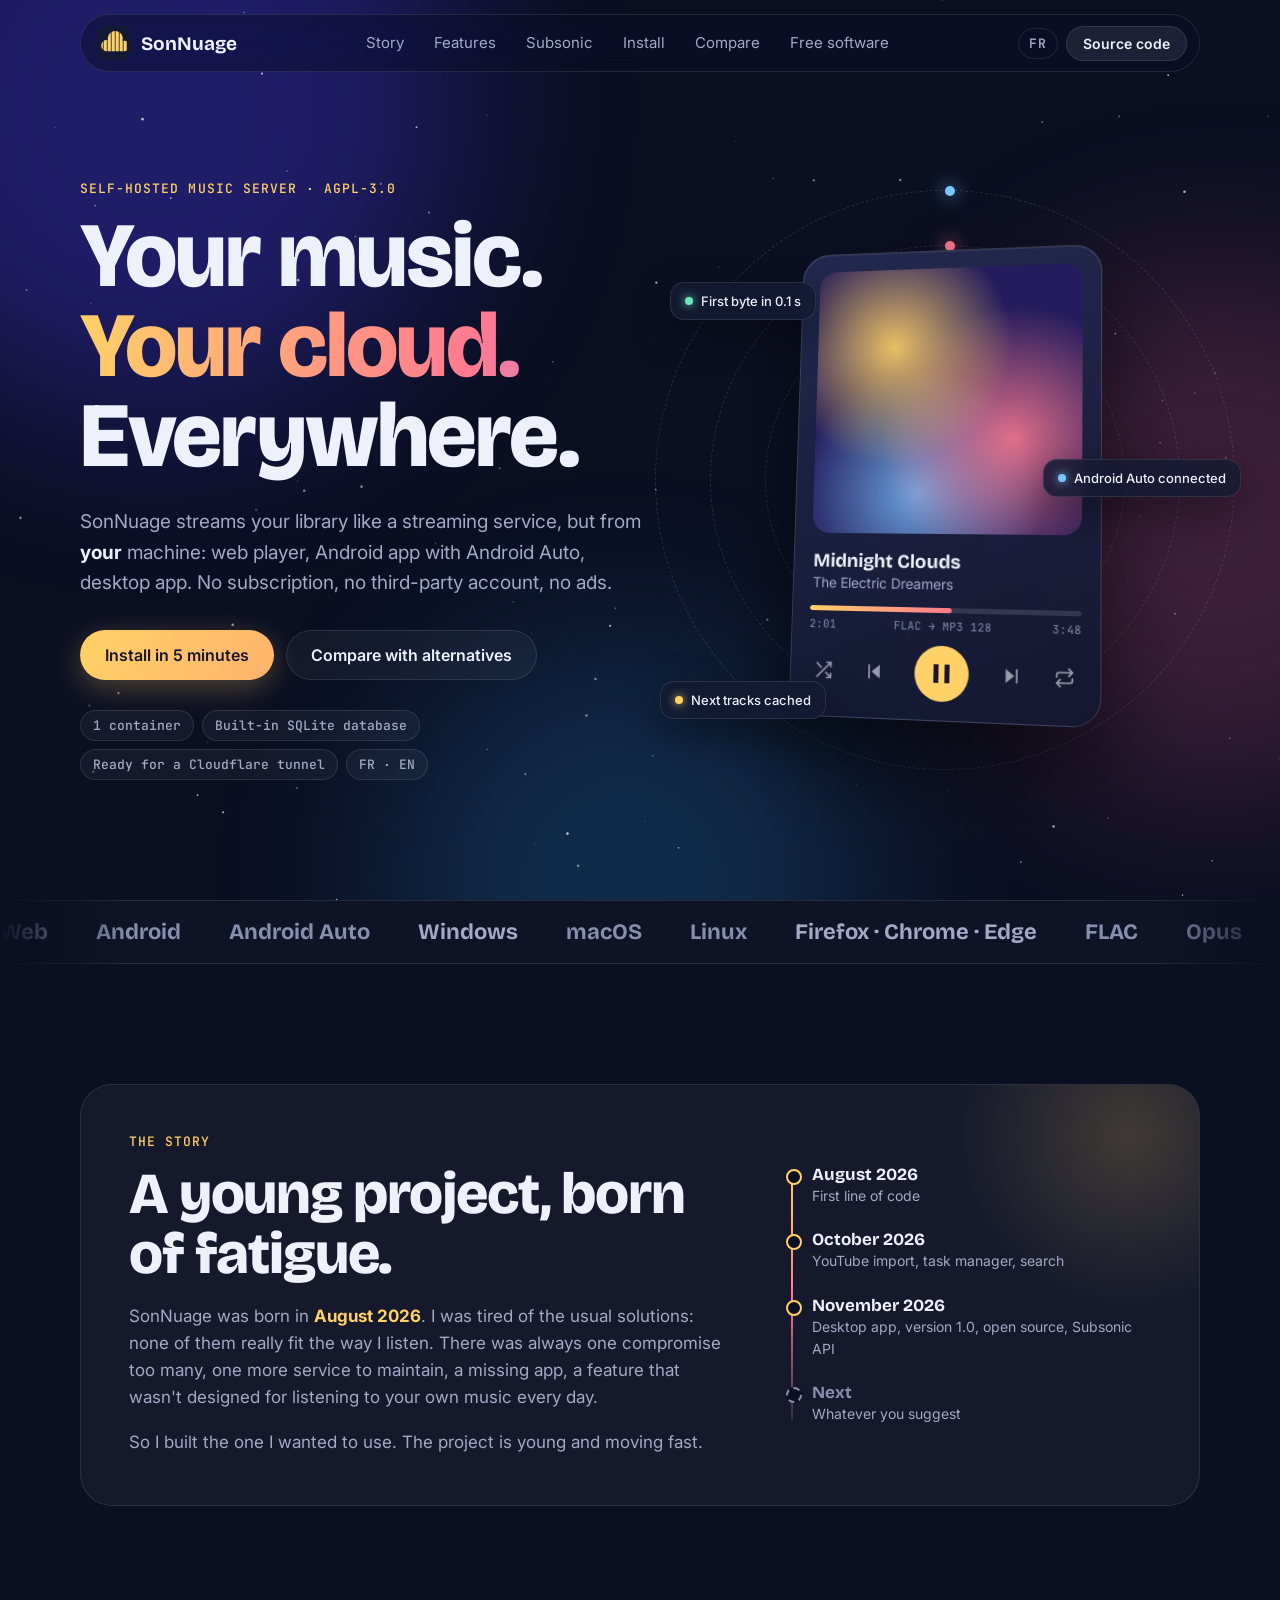
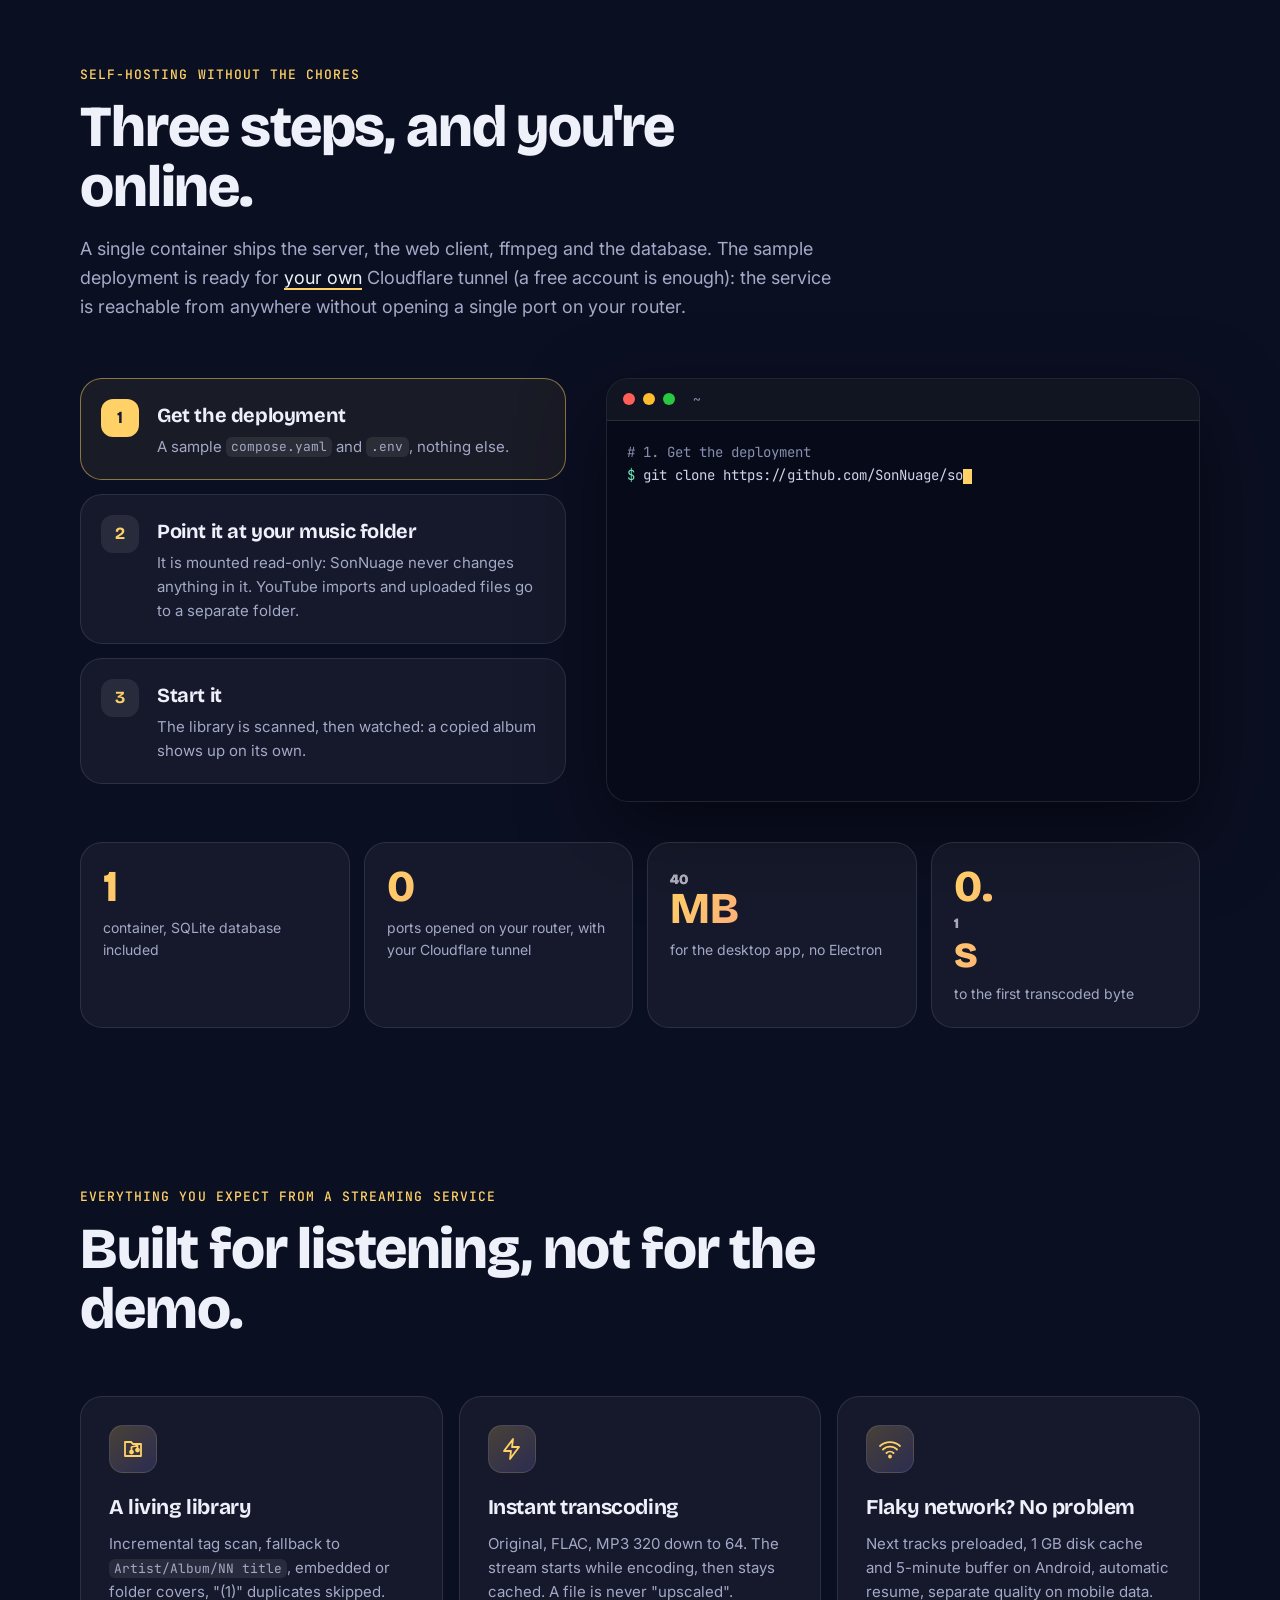
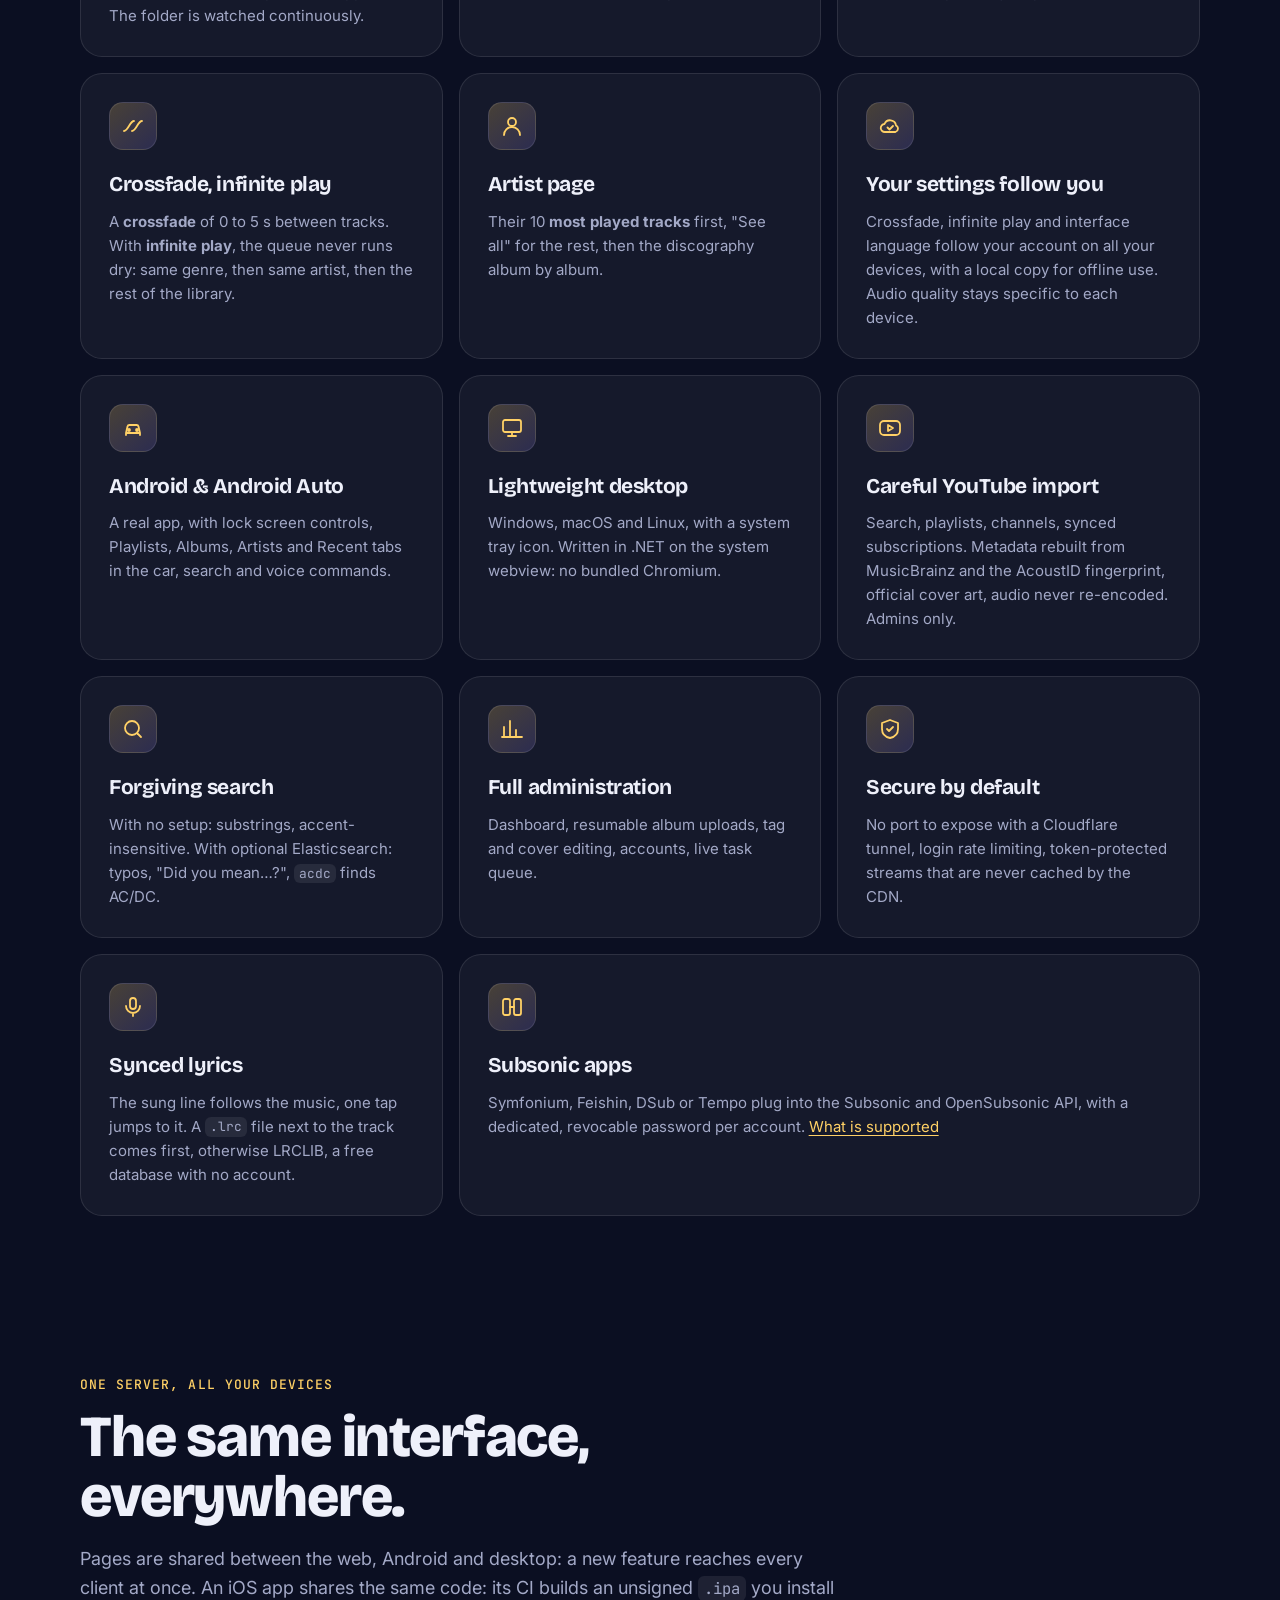
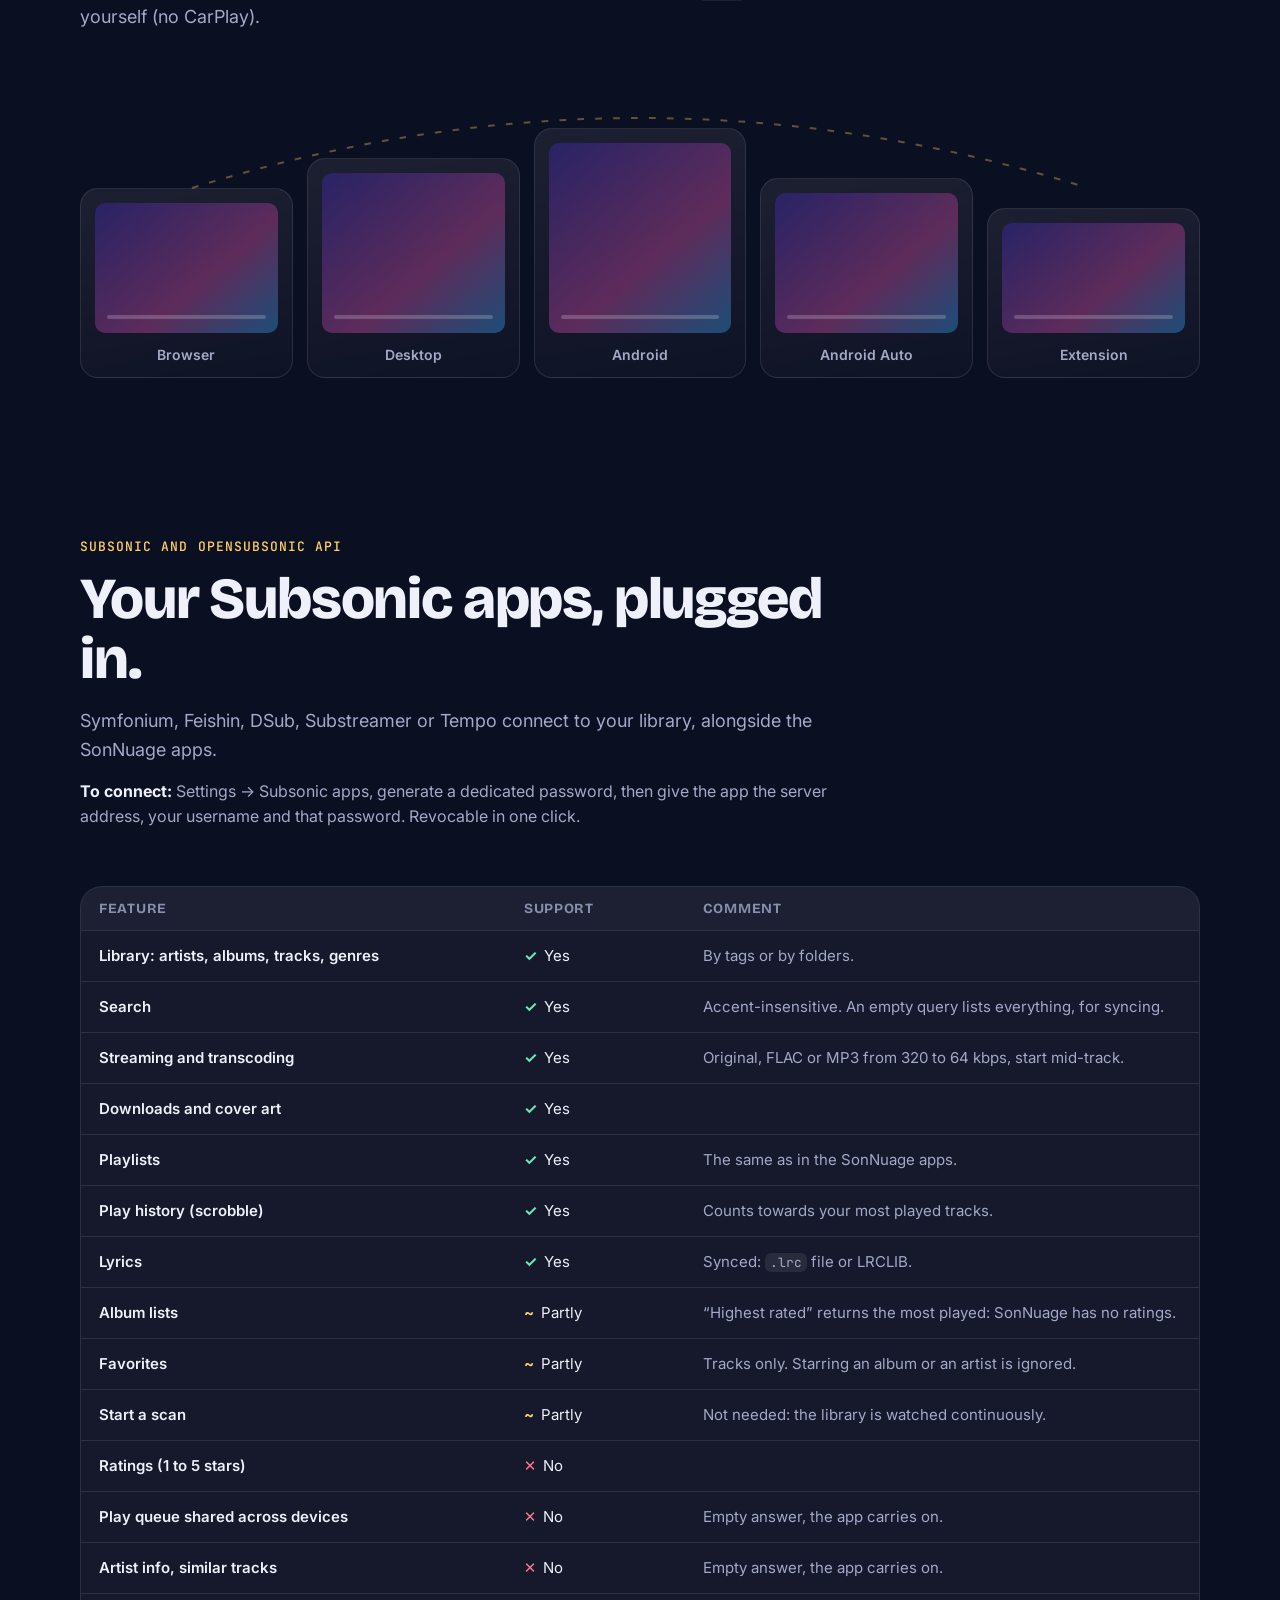
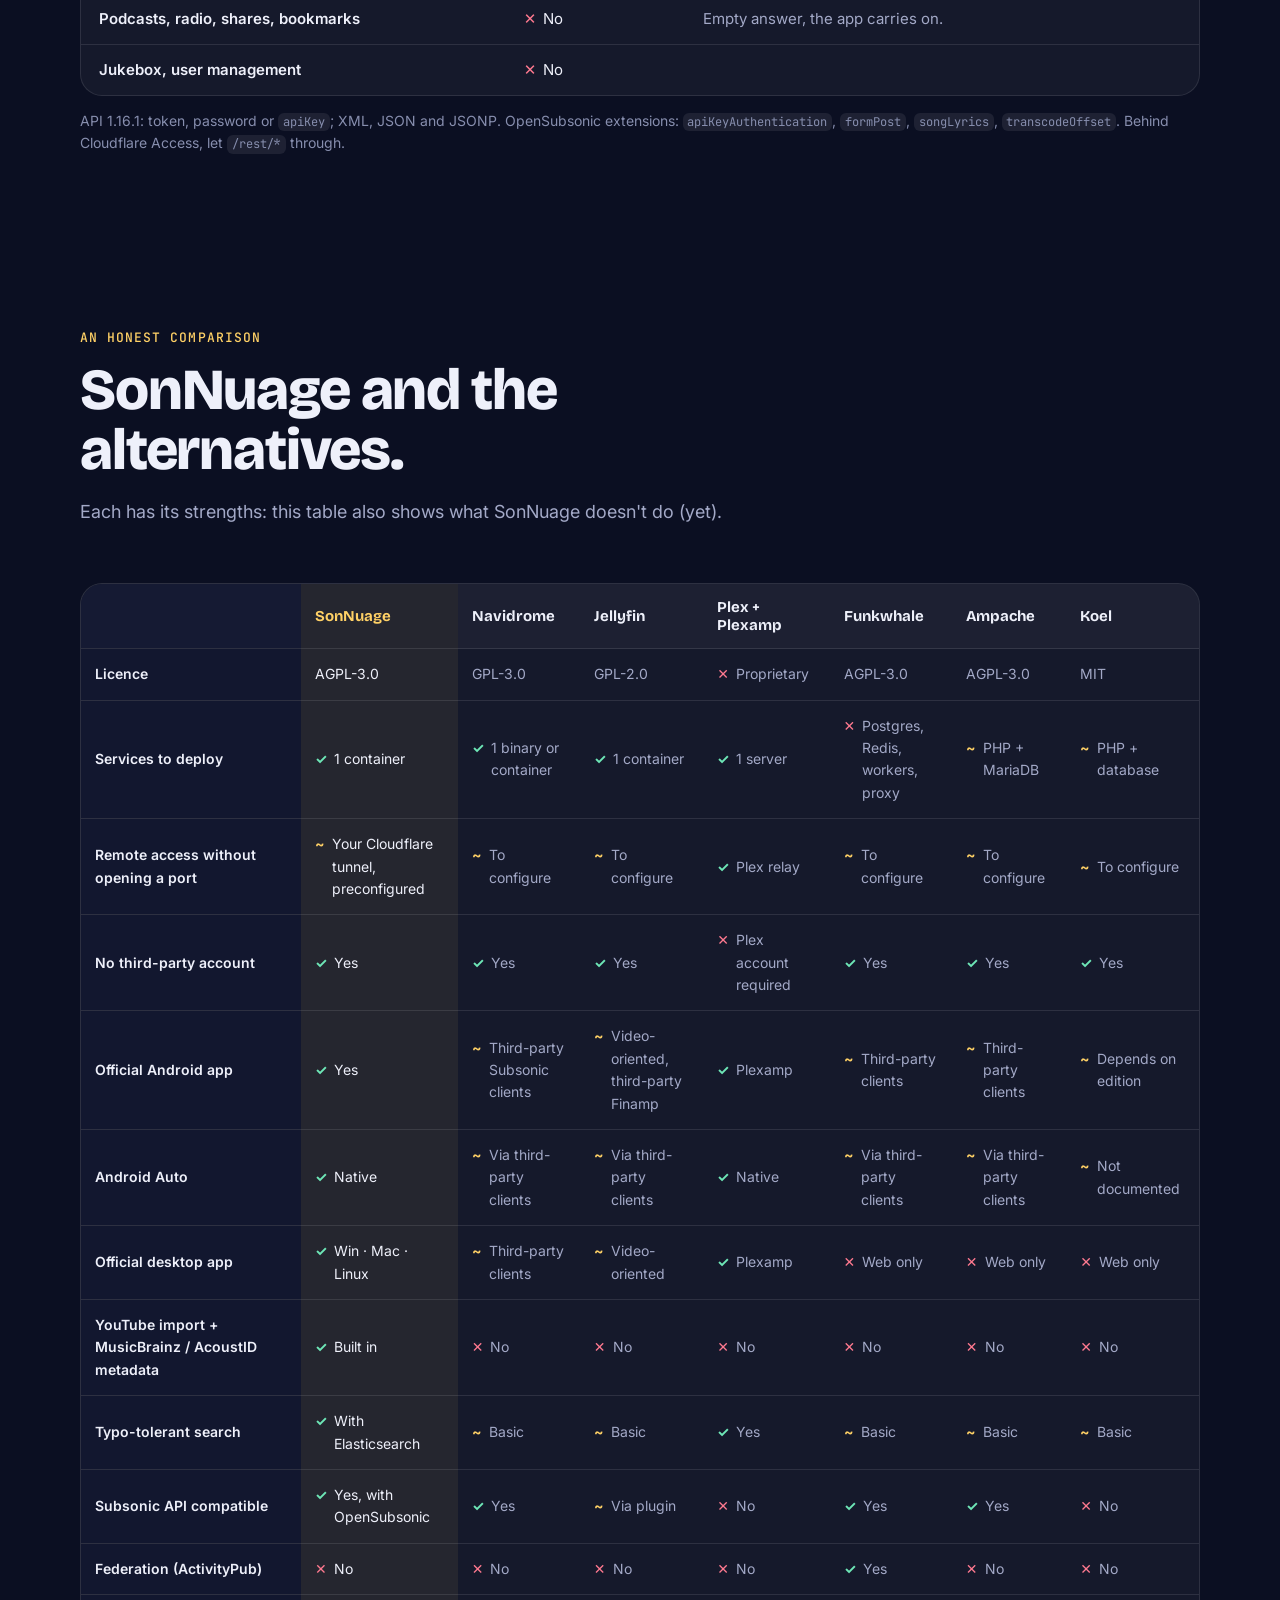
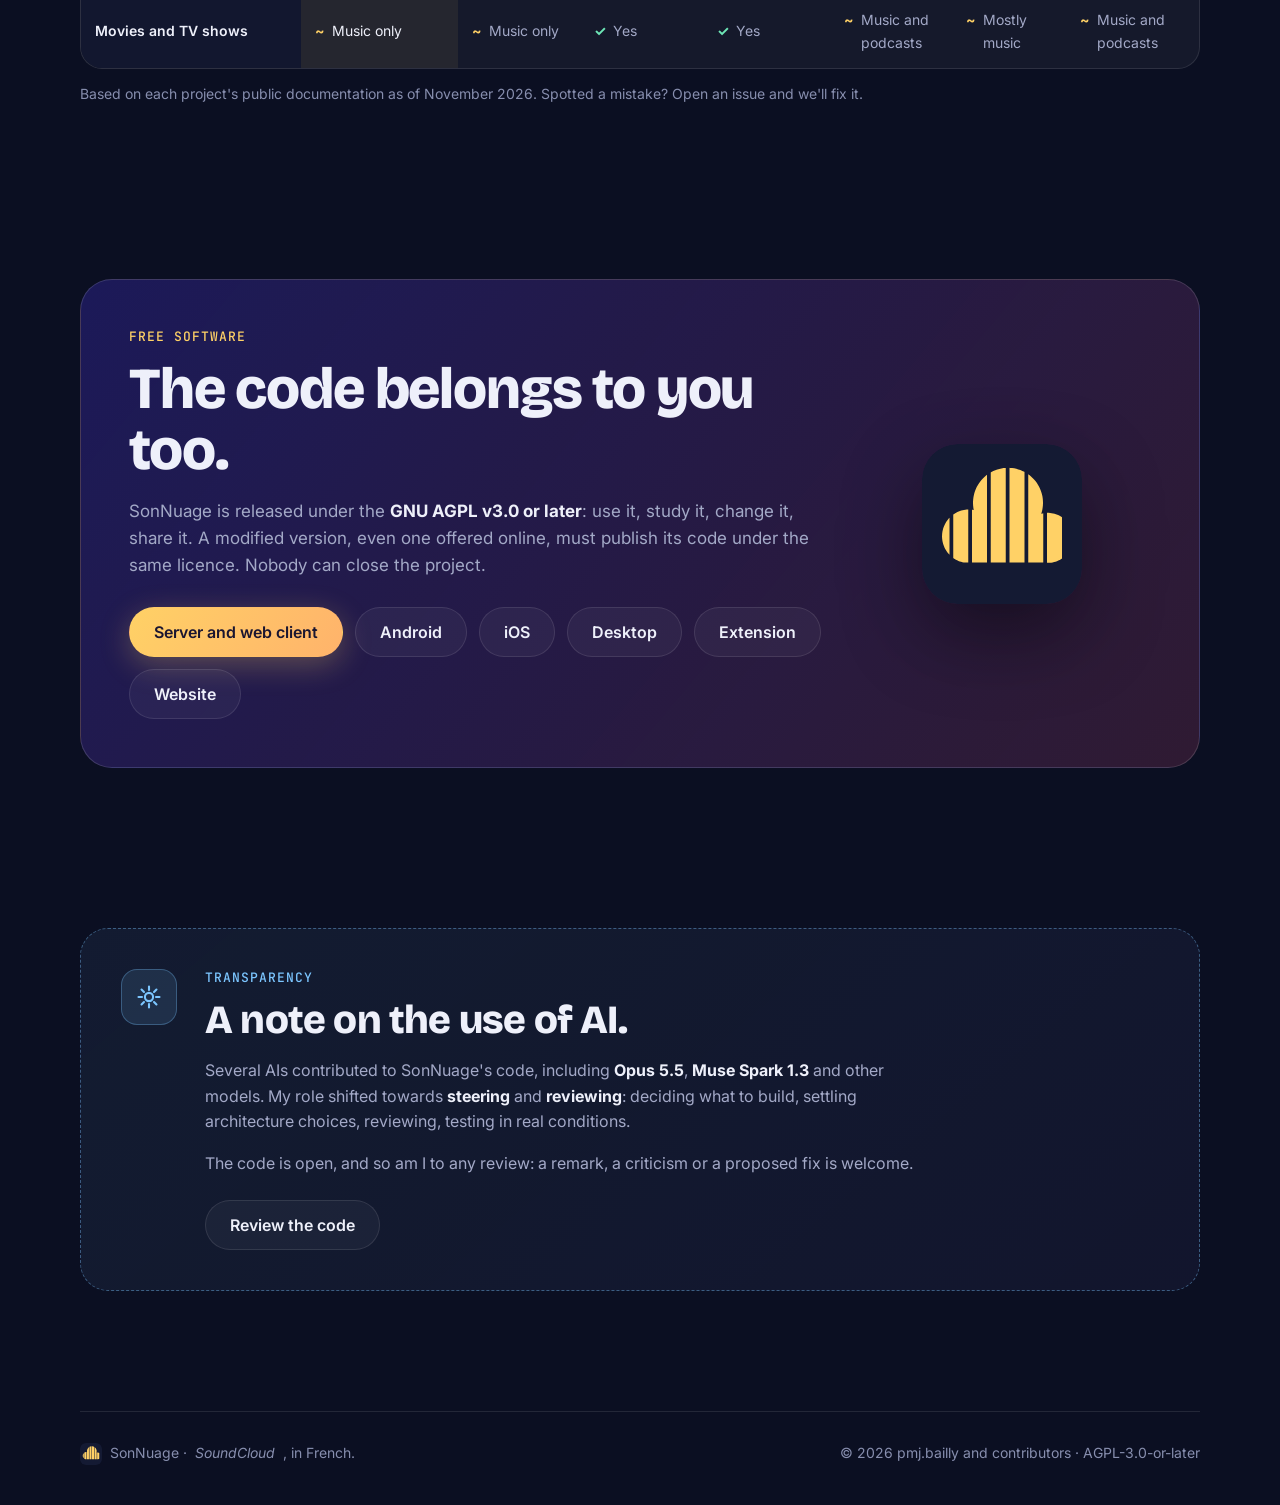
==== commit a03342b8: "feat(site): Subsonic support as a short table Replace the method lists with a few lines of text and " ====
--- a/public/index.html
+++ b/public/index.html
@@ -282,68 +282,35 @@
       <div class="section-head reveal">
         <p class="eyebrow">API Subsonic et OpenSubsonic</p>
         <h2>Vos applis Subsonic, branchées dessus.</h2>
-        <p class="sub">Depuis la version 1.16, SonNuage répond aussi à l’API Subsonic sous <code>/rest</code>. Symfonium, Feishin, DSub, Substreamer, Tempo… se connectent à votre bibliothèque, à côté des applis SonNuage, qui ne changent pas.</p>
-      </div>
-
-      <div class="api-layout">
-        <div class="api-connect reveal">
-          <h3>Se connecter</h3>
-          <ol class="api-steps">
-          <li><b>Réglages → Applis Subsonic</b><span>Générez un mot de passe dédié de 20 caractères. Celui de votre compte ne quitte jamais SonNuage.</span></li>
-          <li><b>Dans l’appli</b><span>L’adresse du serveur, votre nom d’utilisateur et ce mot de passe.</span></li>
-          <li><b>Révocable</b><span>Un clic le coupe sur tous les clients. Il sert aussi de clé <code>apiKey</code> OpenSubsonic.</span></li>
-          </ol>
-          <dl class="api-specs">
-          <div><dt>Authentification</dt><dd>Jeton salé (<code>t</code> et <code>s</code>), mot de passe (<code>p</code>, en clair ou <code>enc:</code>), clé <code>apiKey</code></dd></div>
-          <div><dt>Formats</dt><dd>XML, JSON et JSONP, en GET ou en formulaire POST</dd></div>
-          <div><dt>Extensions</dt><dd><code>apiKeyAuthentication</code> <code>formPost</code> <code>songLyrics</code> <code>transcodeOffset</code></dd></div>
-          <div><dt>Version</dt><dd>API 1.16.1, 36 méthodes, 52 avec les réponses vides</dd></div>
-          </dl>
-        </div>
-        <div class="api-groups" role="region" aria-label="Méthodes de l’API Subsonic prises en charge">
-          <h3 class="sr">Méthodes prises en charge</h3>
-          <article class="api-group reveal">
-            <h4>Parcourir</h4>
-            <p class="api-methods"><code>getArtists</code> <code>getIndexes</code> <code>getArtist</code> <code>getAlbum</code> <code>getSong</code> <code>getMusicDirectory</code> <code>getMusicFolders</code> <code>getGenres</code></p>
-            <p>Par artiste, album et genre (ID3), ou par dossiers pour DSub et les clients anciens. Index par lettre, «&nbsp;The&nbsp;», «&nbsp;Les&nbsp;», «&nbsp;Le&nbsp;», «&nbsp;La&nbsp;» ignorés.</p>
-          </article>
-          <article class="api-group reveal">
-            <h4>Listes et recherche</h4>
-            <p class="api-methods"><code>getAlbumList2</code> <code>getAlbumList</code> <code>getRandomSongs</code> <code>getSongsByGenre</code> <code>getTopSongs</code> <code>search3</code> <code>search2</code></p>
-            <p>Récents, fréquents, nouveautés, par année, par genre, au hasard. Recherche sans accents ; une recherche vide liste toute la bibliothèque par pages, pour la synchronisation.</p>
-          </article>
-          <article class="api-group reveal">
-            <h4>Écoute</h4>
-            <p class="api-methods"><code>stream</code> <code>download</code> <code>getCoverArt</code> <code>scrobble</code></p>
-            <p>Fichier d’origine, FLAC ou MP3 de 320 à 64 kbit/s selon <code>maxBitRate</code>, reprise en cours de titre (<code>timeOffset</code>). Les écoutes comptent dans vos titres les plus écoutés.</p>
-          </article>
-          <article class="api-group reveal">
-            <h4>Playlists et favoris</h4>
-            <p class="api-methods"><code>getPlaylists</code> <code>getPlaylist</code> <code>createPlaylist</code> <code>updatePlaylist</code> <code>deletePlaylist</code> <code>star</code> <code>unstar</code> <code>getStarred2</code> <code>getStarred</code></p>
-            <p>Les mêmes que dans les applis SonNuage. Favoris : titres seulement ; une étoile sur un album ou un artiste est acceptée sans effet.</p>
-          </article>
-          <article class="api-group reveal">
-            <h4>Paroles</h4>
-            <p class="api-methods"><code>getLyricsBySongId</code> <code>getLyrics</code></p>
-            <p>Synchronisées à la milliseconde quand elles le sont : fichier <code>.lrc</code> à côté du titre, sinon LRCLIB.</p>
-          </article>
-          <article class="api-group reveal">
-            <h4>Compte et serveur</h4>
-            <p class="api-methods"><code>ping</code> <code>getLicense</code> <code>getOpenSubsonicExtensions</code> <code>getUser</code> <code>getScanStatus</code> <code>startScan</code></p>
-            <p><code>startScan</code> renvoie l’état du scan : la bibliothèque est déjà surveillée en continu.</p>
-          </article>
-          <article class="api-group api-empty reveal">
-            <h4>Réponses vides, mais valides</h4>
-            <p class="api-methods"><code>getNowPlaying</code> <code>getPlayQueue</code> <code>savePlayQueue</code> <code>getArtistInfo</code> <code>getArtistInfo2</code> <code>getAlbumInfo</code> <code>getAlbumInfo2</code> <code>getSimilarSongs</code> <code>getSimilarSongs2</code> <code>getPodcasts</code> <code>getNewestPodcasts</code> <code>getInternetRadioStations</code> <code>getShares</code> <code>getBookmarks</code> <code>getVideos</code> <code>getChatMessages</code></p>
-            <p>Ces fonctions n’existent pas dans SonNuage : l’appli reçoit une liste vide et continue.</p>
-          </article>
-          <article class="api-group api-none reveal">
-            <h4>Non pris en charge</h4>
-            <p>Contrôle « jukebox », gestion des comptes et des partages, création de podcasts et de radios : réponse d’erreur standard.</p>
-          </article>
-        </div>
-      </div>
-      <p class="note reveal">Vérifié par les tests d’intégration du serveur ; les retours sur votre client sont bienvenus. Si votre domaine passe par Cloudflare Access, laissez passer <code>/rest/*</code> : les applis Subsonic ne savent pas s’y connecter.</p>
+        <p class="sub">Symfonium, Feishin, DSub, Substreamer ou Tempo se connectent à votre bibliothèque, à côté des applis SonNuage.</p>
+        <p class="api-how"><strong>Pour se connecter :</strong> Réglages → Applis Subsonic, générez un mot de passe dédié, puis donnez à l’appli l’adresse du serveur, votre nom d’utilisateur et ce mot de passe. Révocable en un clic.</p>
+      </div>
+
+      <div class="api-wrap reveal" role="region" aria-label="Prise en charge de l’API Subsonic">
+        <table class="api-table">
+          <thead>
+            <tr><th scope="col">Fonction</th><th scope="col">Prise en charge</th><th scope="col">Commentaire</th></tr>
+          </thead>
+          <tbody>
+            <tr><th scope="row">Bibliothèque : artistes, albums, titres, genres</th><td><span class="yes">Oui</span></td><td>Par tags ou par dossiers.</td></tr>
+            <tr><th scope="row">Recherche</th><td><span class="yes">Oui</span></td><td>Sans accents. Une recherche vide liste tout, pour la synchronisation.</td></tr>
+            <tr><th scope="row">Lecture et transcodage</th><td><span class="yes">Oui</span></td><td>Original, FLAC ou MP3 de 320 à 64 kbit/s, reprise en cours de titre.</td></tr>
+            <tr><th scope="row">Téléchargement et pochettes</th><td><span class="yes">Oui</span></td><td></td></tr>
+            <tr><th scope="row">Playlists</th><td><span class="yes">Oui</span></td><td>Les mêmes que dans les applis SonNuage.</td></tr>
+            <tr><th scope="row">Historique d’écoute (scrobble)</th><td><span class="yes">Oui</span></td><td>Compte dans vos titres les plus écoutés.</td></tr>
+            <tr><th scope="row">Paroles</th><td><span class="yes">Oui</span></td><td>Synchronisées : fichier <code>.lrc</code> ou LRCLIB.</td></tr>
+            <tr><th scope="row">Listes d’albums</th><td><span class="mid">En partie</span></td><td>« Mieux notés » donne les plus écoutés : pas de notes dans SonNuage.</td></tr>
+            <tr><th scope="row">Favoris</th><td><span class="mid">En partie</span></td><td>Titres seulement. Une étoile sur un album ou un artiste est ignorée.</td></tr>
+            <tr><th scope="row">Lancer un scan</th><td><span class="mid">En partie</span></td><td>Inutile : la bibliothèque est surveillée en continu.</td></tr>
+            <tr><th scope="row">Notes (1 à 5 étoiles)</th><td><span class="no">Non</span></td><td></td></tr>
+            <tr><th scope="row">File de lecture partagée entre appareils</th><td><span class="no">Non</span></td><td>Réponse vide, l’appli continue.</td></tr>
+            <tr><th scope="row">Infos d’artiste, titres similaires</th><td><span class="no">Non</span></td><td>Réponse vide, l’appli continue.</td></tr>
+            <tr><th scope="row">Podcasts, radios, partages, signets</th><td><span class="no">Non</span></td><td>Réponse vide, l’appli continue.</td></tr>
+            <tr><th scope="row">Jukebox, gestion des comptes</th><td><span class="no">Non</span></td><td></td></tr>
+          </tbody>
+        </table>
+      </div>
+      <p class="note reveal">API 1.16.1 : jeton, mot de passe ou clé <code>apiKey</code> ; XML, JSON et JSONP. Extensions OpenSubsonic : <code>apiKeyAuthentication</code>, <code>formPost</code>, <code>songLyrics</code>, <code>transcodeOffset</code>. Derrière Cloudflare Access, laissez passer <code>/rest/*</code>.</p>
     </section>
 
     <!-- Comparatif -->
--- a/public/styles.css
+++ b/public/styles.css
@@ -238,32 +238,16 @@
 .card a { color: var(--sun); text-underline-offset: 3px; }
 
 /* API Subsonic */
-.api-layout { display: grid; grid-template-columns: 0.8fr 1.2fr; gap: 16px; align-items: start; }
-.api-connect {
-  position: sticky; top: 100px; padding: 32px; border-radius: var(--radius); border: 1px solid rgba(255, 209, 102, 0.3);
-  background: linear-gradient(150deg, rgba(255, 209, 102, 0.08), rgba(155, 140, 255, 0.06));
-}
-.api-connect h3 { font-size: 24px; }
-.api-steps { list-style: none; counter-reset: api; margin: 20px 0 0; padding: 0; display: grid; gap: 16px; }
-.api-steps li { counter-increment: api; display: grid; grid-template-columns: 34px 1fr; column-gap: 14px; }
-.api-steps li::before {
-  content: counter(api); grid-row: span 2; width: 34px; height: 34px; border-radius: 10px; display: grid; place-items: center;
-  font: 700 16px var(--display); background: var(--sun); color: #1a1530;
-}
-.api-steps b { font: 700 17px var(--display); }
-.api-steps span { color: var(--muted); font-size: 15px; }
-.api-specs { margin: 28px 0 0; padding-top: 20px; border-top: 1px solid var(--line); display: grid; gap: 12px; }
-.api-specs dt { font-size: 13px; font-weight: 600; color: var(--sun); text-transform: uppercase; letter-spacing: 0.06em; }
-.api-specs dd { margin: 2px 0 0; color: var(--muted); font-size: 15px; }
-.api-groups { display: grid; grid-template-columns: repeat(2, 1fr); gap: 16px; }
-.api-group { padding: 24px; border-radius: var(--radius); background: var(--panel); border: 1px solid var(--line); }
-.api-group h4 { font: 700 19px var(--display); margin: 0; }
-.api-group p { margin: 10px 0 0; color: var(--muted); font-size: 14.5px; }
-.api-methods { display: flex; flex-wrap: wrap; gap: 6px; }
-.api-methods code { font-size: 12.5px; color: var(--mint); background: rgba(110, 231, 183, 0.08); border: 1px solid rgba(110, 231, 183, 0.18); }
-.api-empty, .api-none { grid-column: 1 / -1; border-style: dashed; background: transparent; }
-.api-empty .api-methods code { color: var(--muted); background: var(--panel); border-color: var(--line); }
-.api-none h4 { color: var(--coral); }
+.api-how { color: var(--muted); font-size: 16px; margin: 14px 0 0; }
+.api-how strong { color: var(--text); }
+.api-wrap { border-radius: var(--radius); border: 1px solid var(--line); background: var(--panel); overflow: hidden; }
+.api-table { width: 100%; border-collapse: collapse; font-size: 15px; }
+.api-table th, .api-table td { padding: 13px 18px; text-align: left; border-bottom: 1px solid var(--line); vertical-align: top; }
+.api-table tbody tr:last-child > * { border-bottom: 0; }
+.api-table thead th { font: 700 14px var(--display); color: var(--faint); text-transform: uppercase; letter-spacing: 0.05em; background: rgba(255, 255, 255, 0.03); }
+.api-table tbody th { font-weight: 600; color: var(--text); width: 38%; }
+.api-table td { color: var(--muted); }
+.api-table td:nth-child(2) { width: 16%; white-space: nowrap; color: var(--text); }
 
 /* Clients */
 .devices { position: relative; display: grid; grid-template-columns: repeat(5, 1fr); gap: 14px; align-items: end; padding-top: 40px; }
@@ -370,8 +354,6 @@
   .install-grid { grid-template-columns: 1fr; }
   .features { grid-template-columns: repeat(2, 1fr); }
   .card-wide { grid-column: auto; }
-  .api-layout { grid-template-columns: 1fr; }
-  .api-connect { position: static; }
   .minis { grid-template-columns: repeat(2, 1fr); }
   .libre-card { grid-template-columns: 1fr; padding: 32px; }
   .libre-visual { display: none; }
@@ -389,8 +371,12 @@
   .fc2 { right: 0; top: 52%; }
   .fc3 { left: 0; bottom: 2%; }
   .features { grid-template-columns: 1fr; }
-  .api-groups { grid-template-columns: 1fr; }
-  .api-connect { padding: 24px; }
+  .api-table thead { display: none; }
+  .api-table tr { display: grid; grid-template-columns: auto 1fr; column-gap: 12px; padding: 12px 14px; border-bottom: 1px solid var(--line); }
+  .api-table tbody tr:last-child { border-bottom: 0; }
+  .api-table th, .api-table td { padding: 0; border: 0; font-size: 14px; }
+  .api-table tbody th { grid-column: 1 / -1; width: auto; margin-bottom: 4px; }
+  .api-table td:nth-child(2) { width: auto; }
   .devices { grid-template-columns: repeat(3, 1fr); }
   .d-car, .d-ext { display: none; }
   .section { padding-top: 90px; }
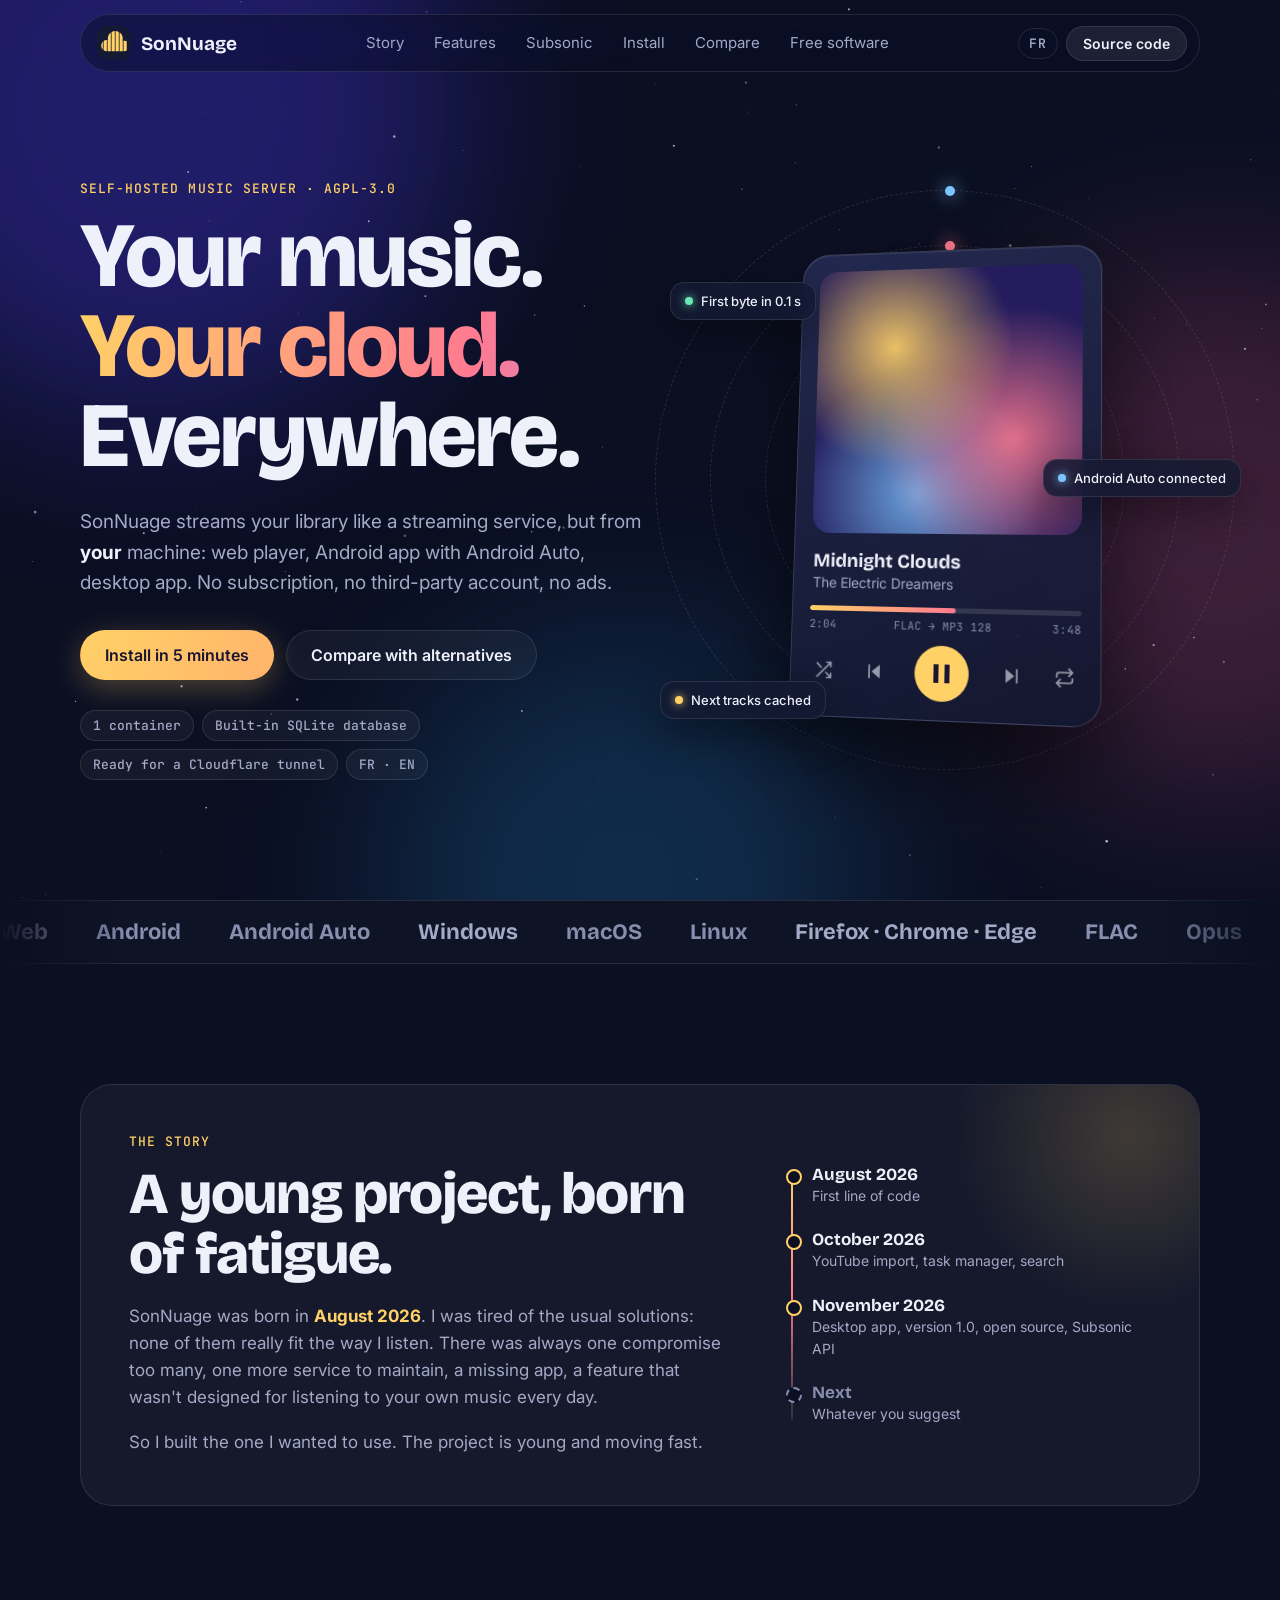
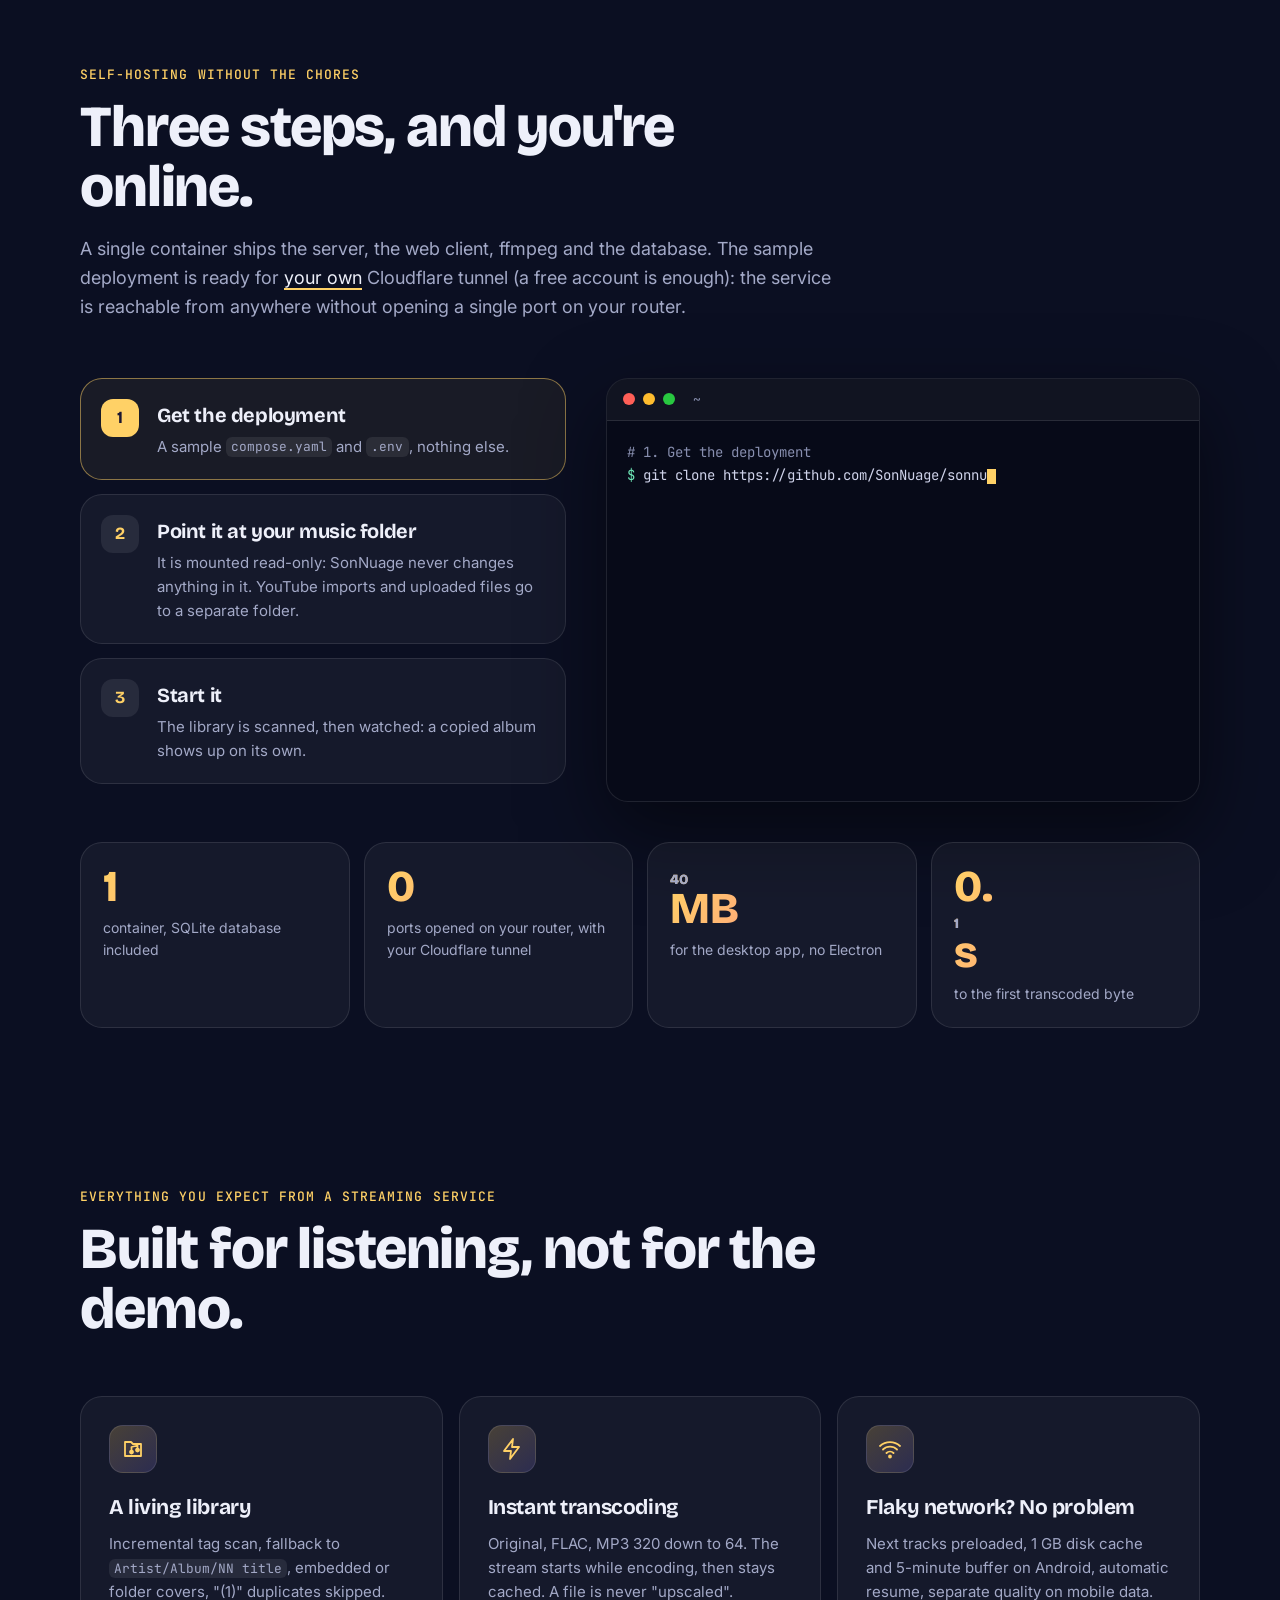
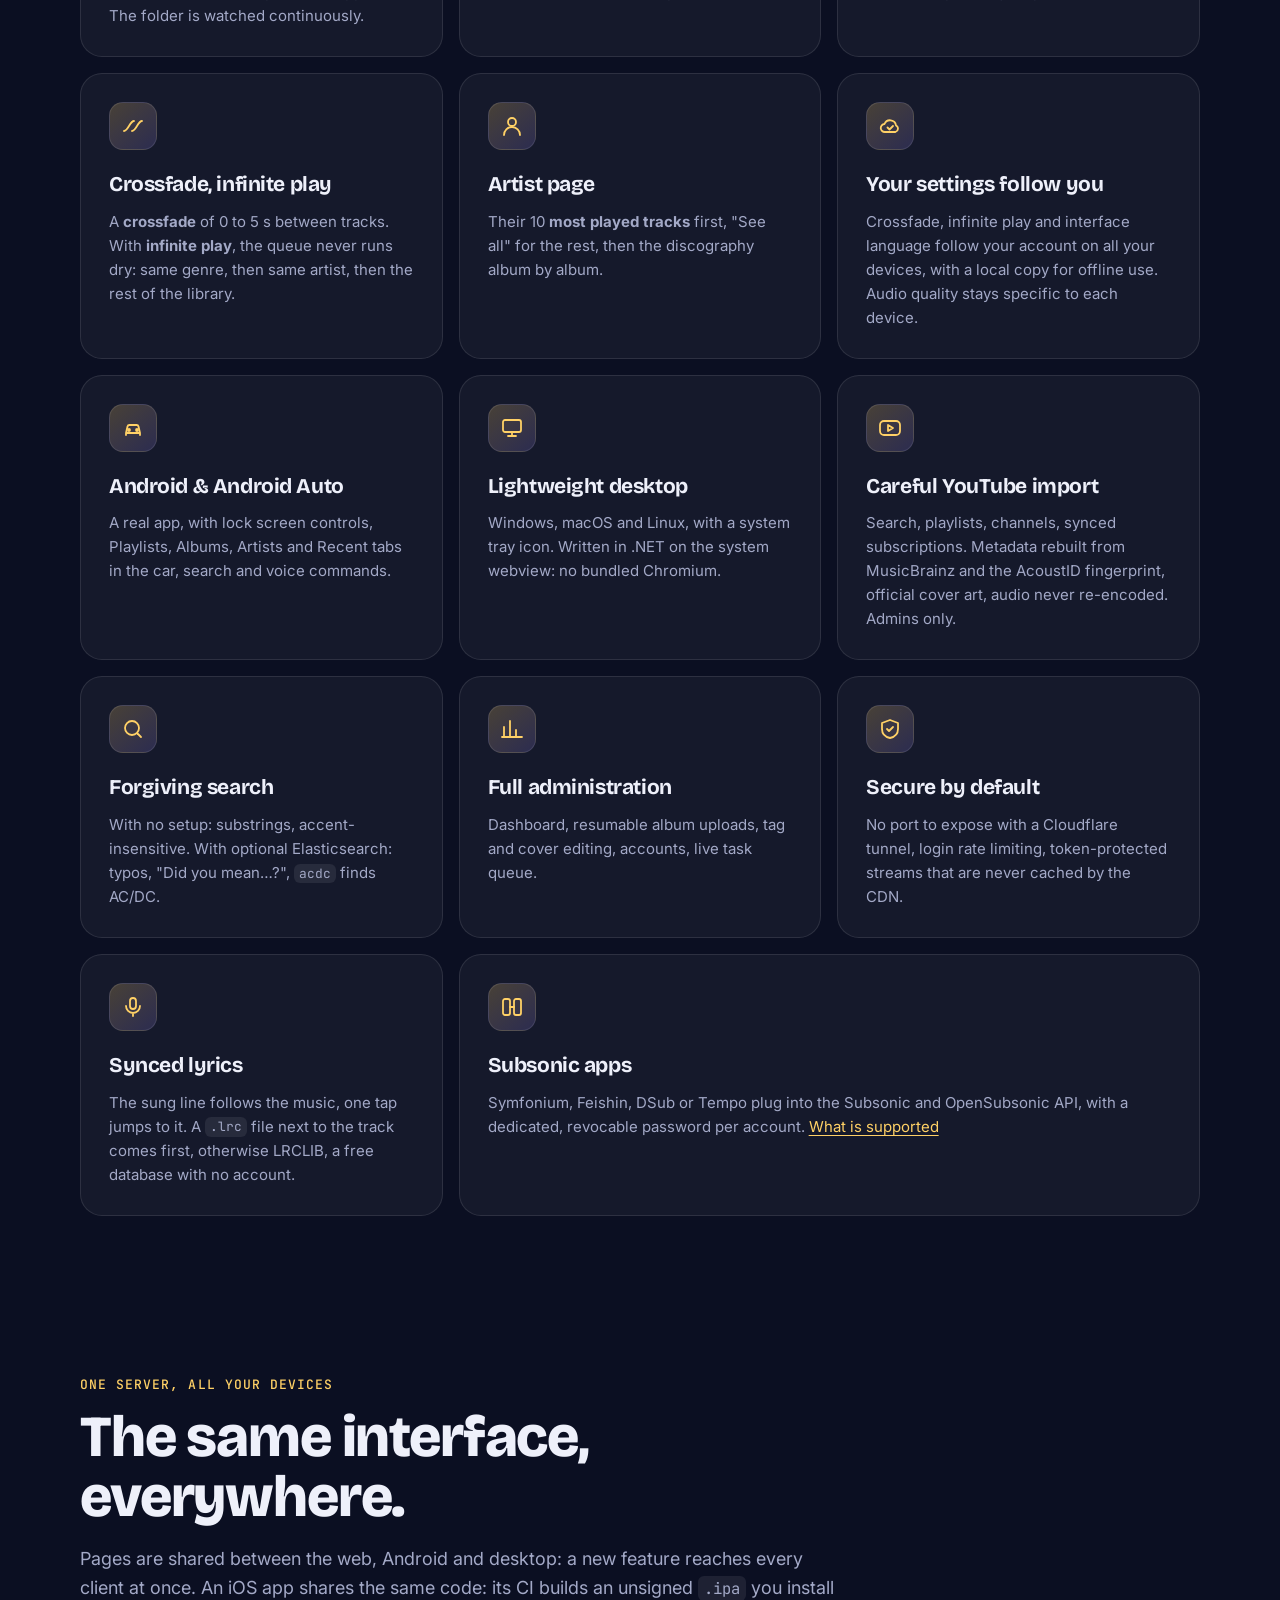
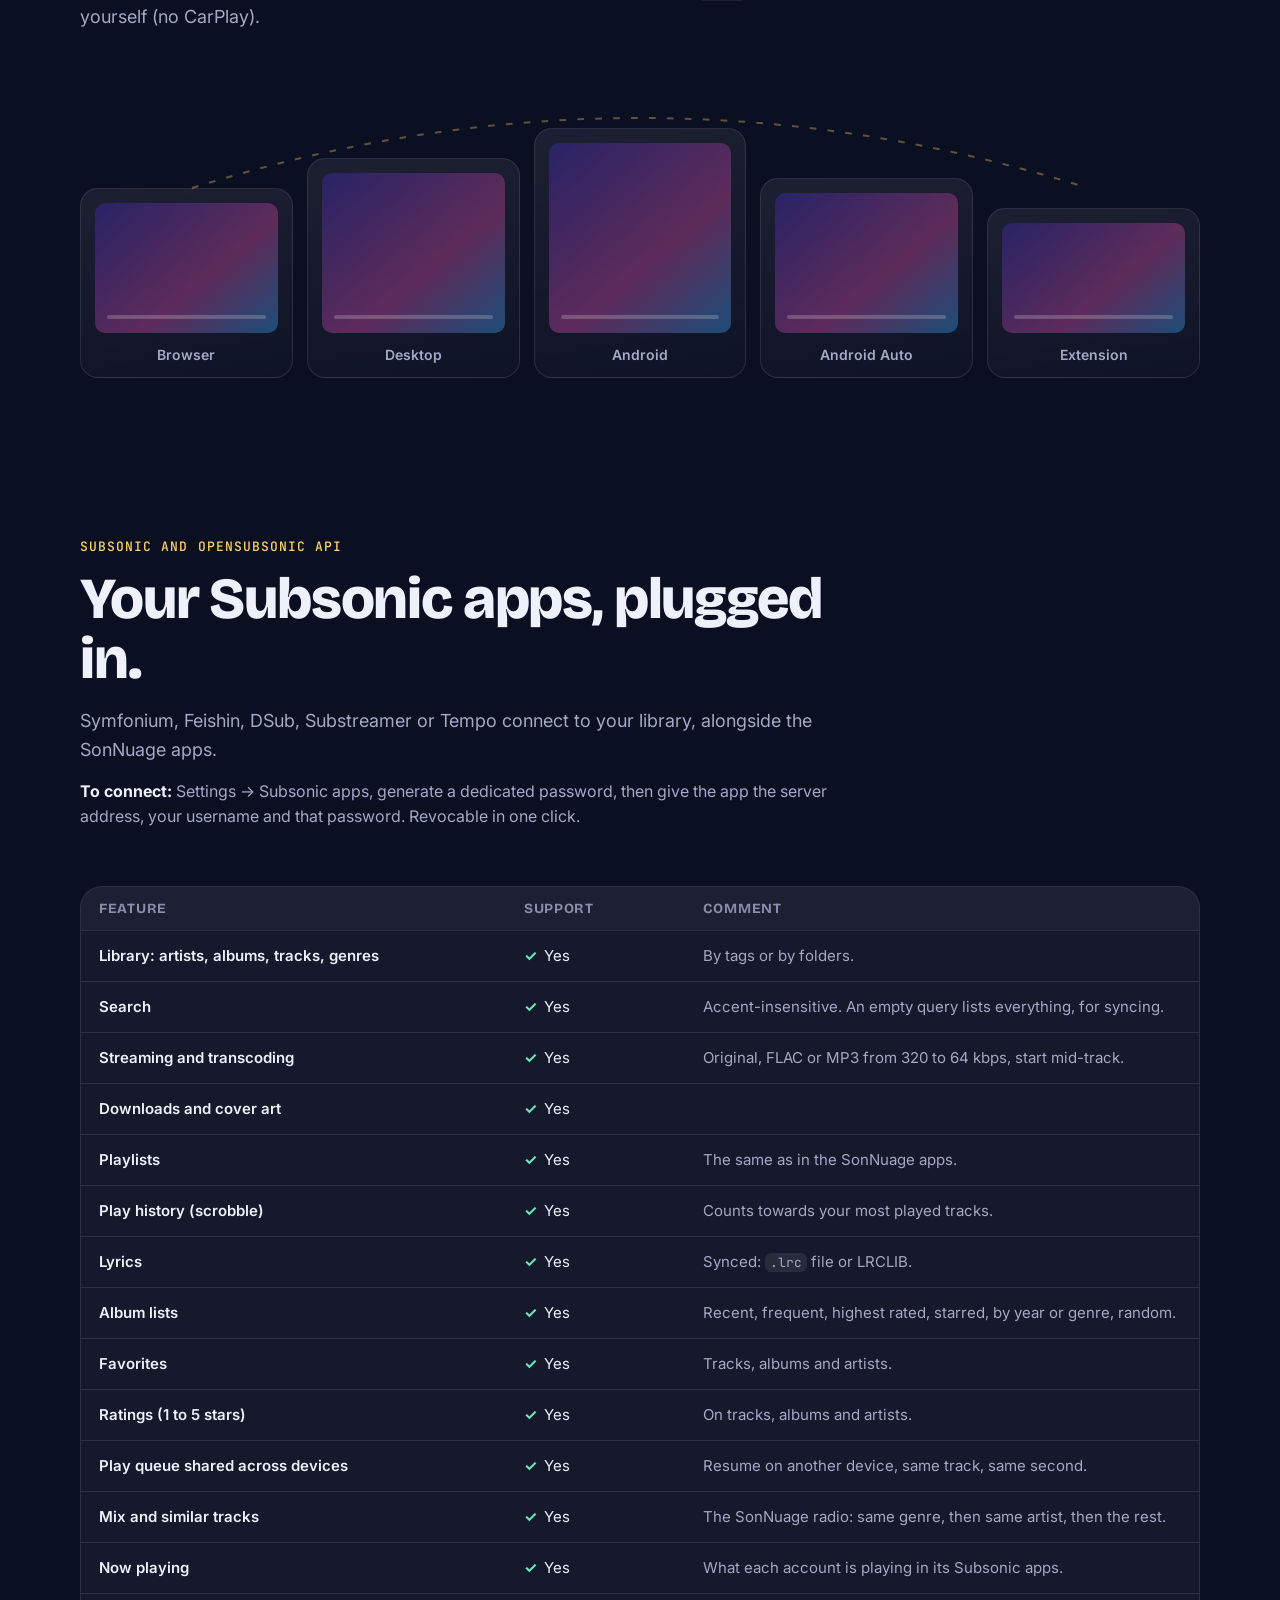
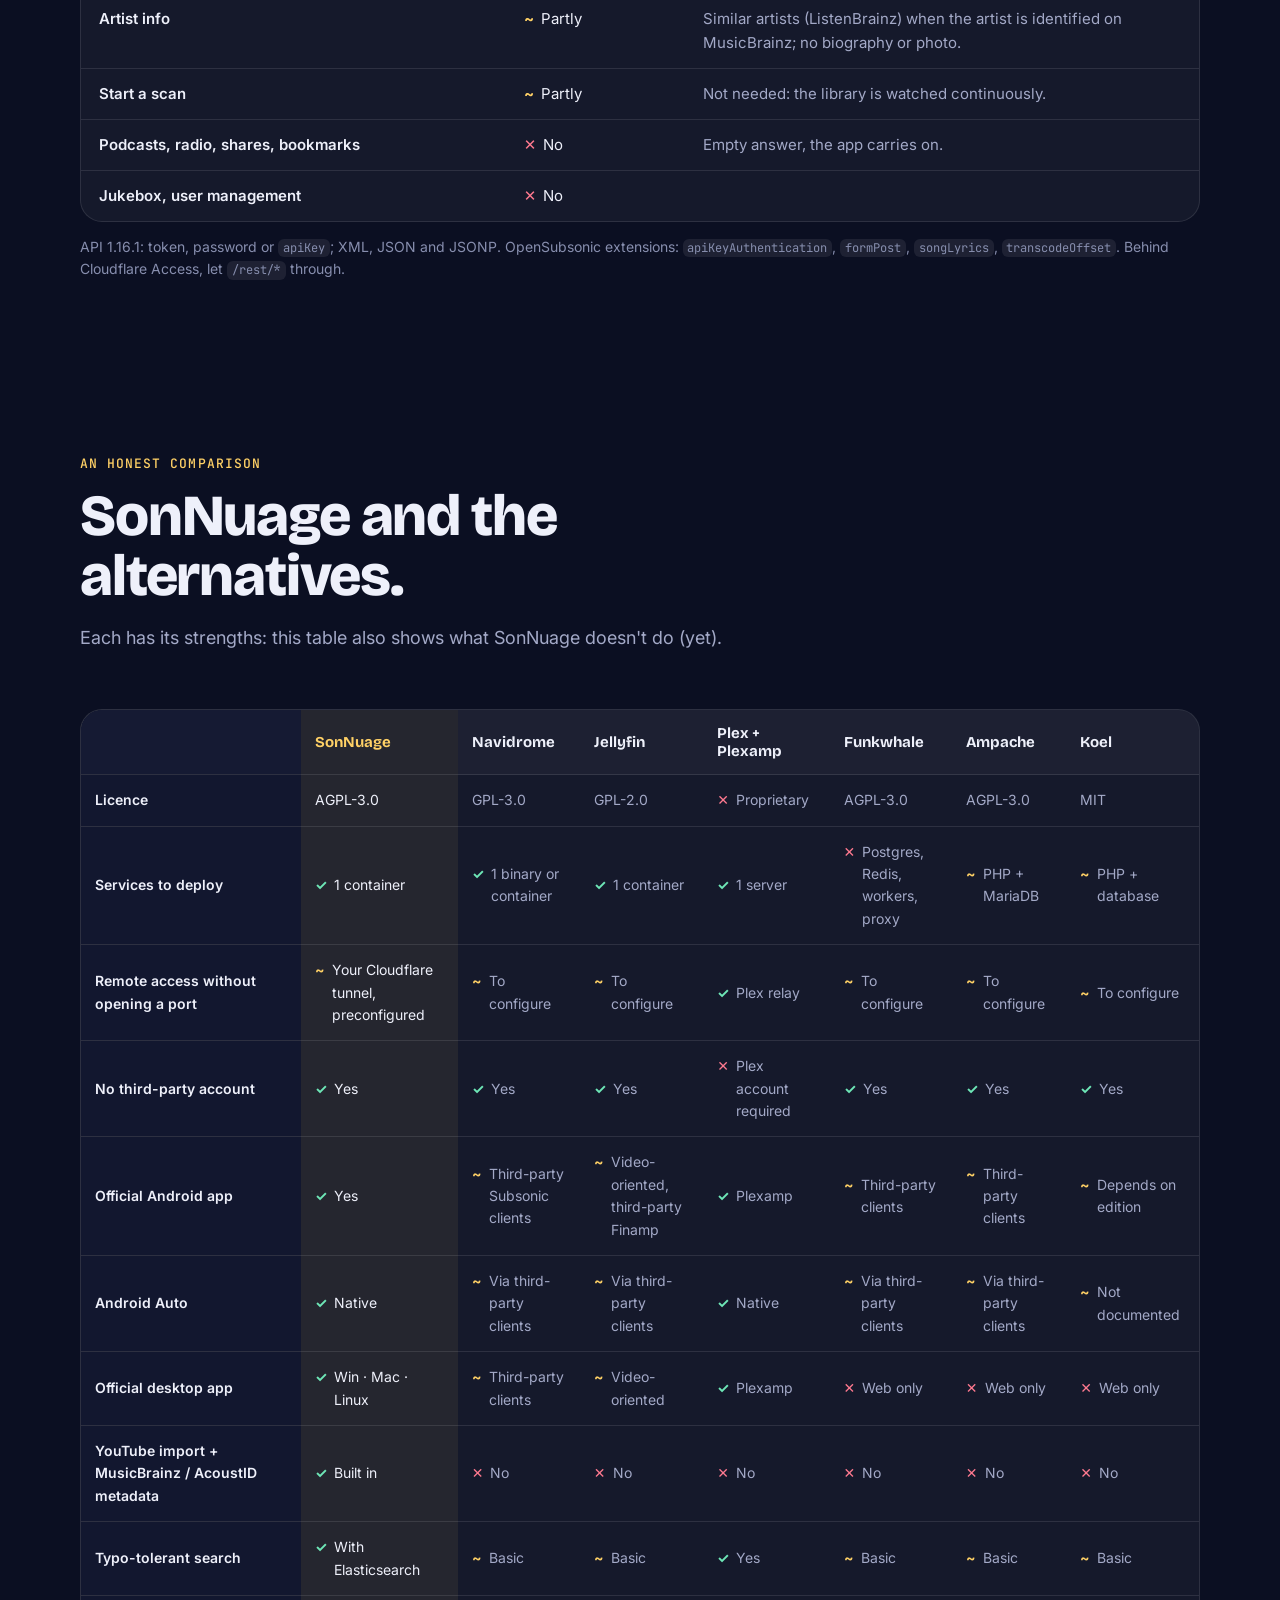
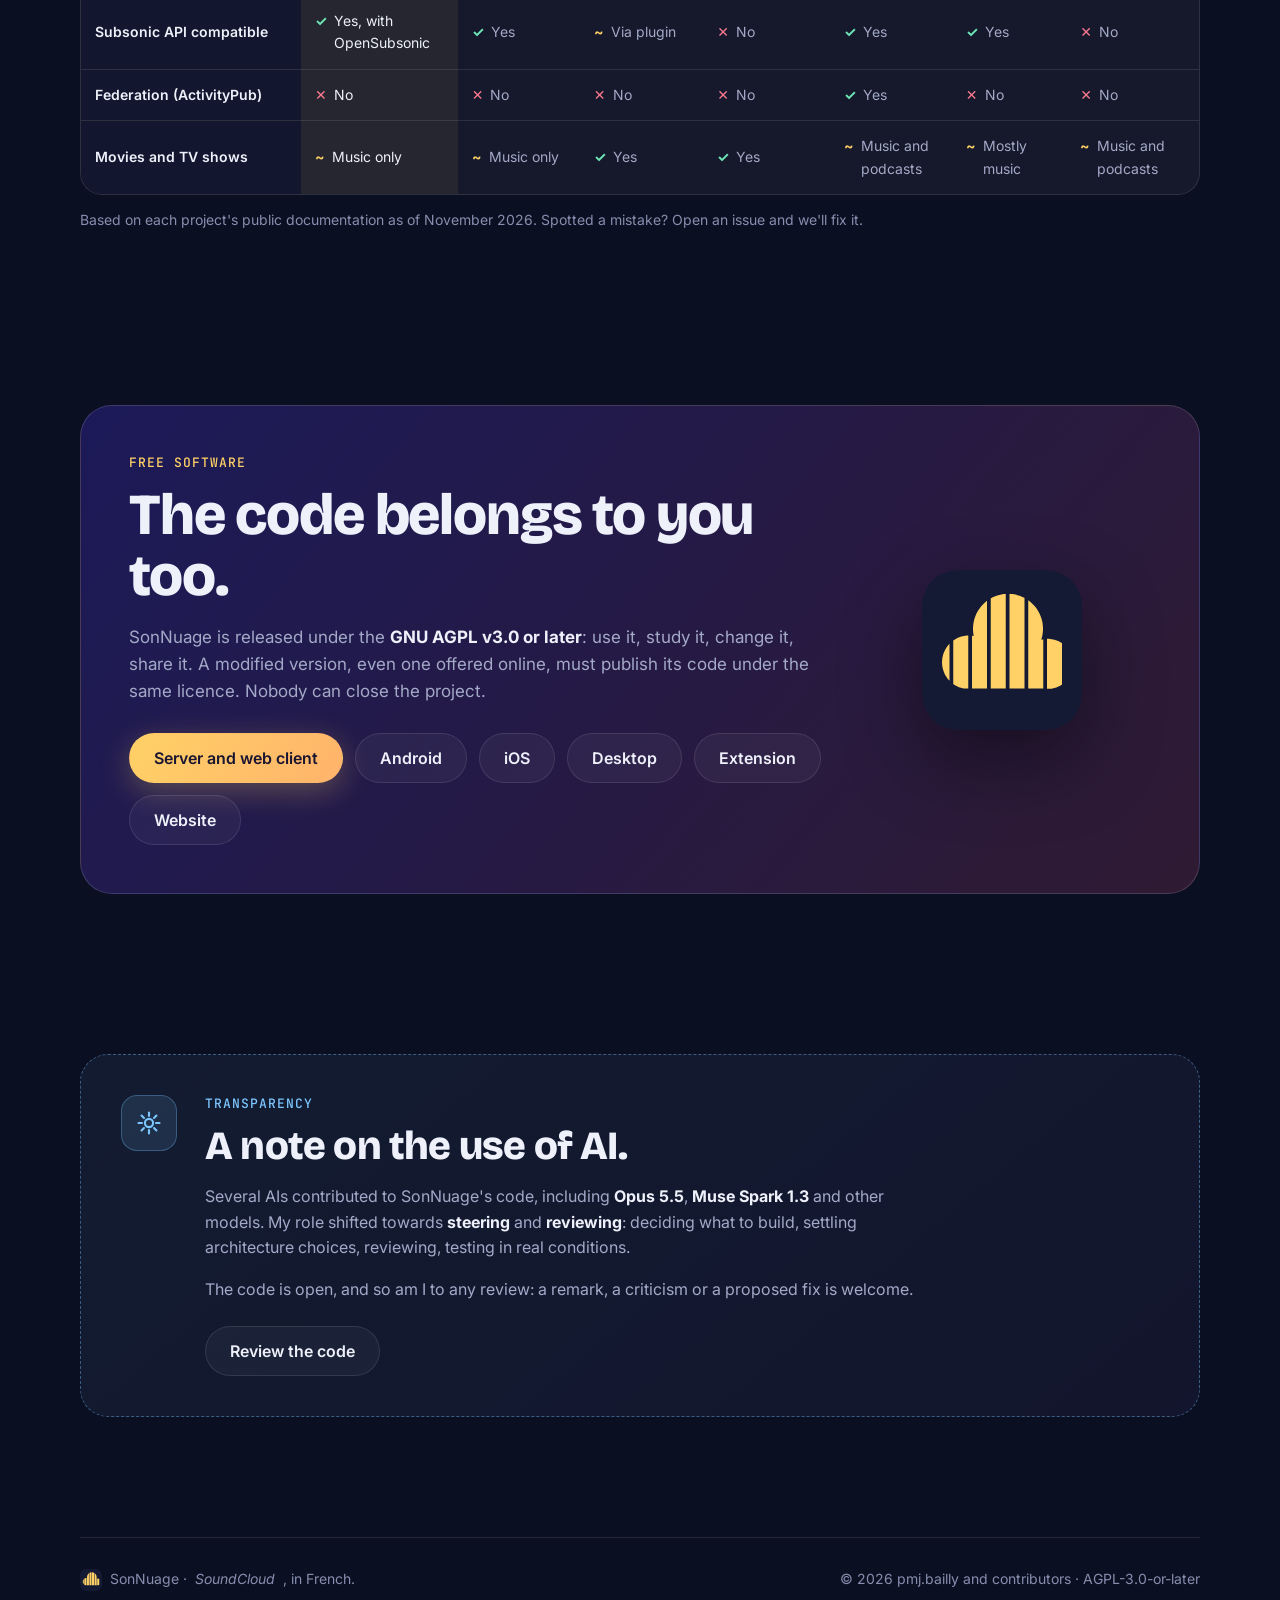
==== commit 0ec7e200: "feat(site): Subsonic table with queue, mix, favorites, ratings, now playing Co-Authored-By: Claude O" ====
--- a/public/index.html
+++ b/public/index.html
@@ -299,12 +299,14 @@
             <tr><th scope="row">Playlists</th><td><span class="yes">Oui</span></td><td>Les mêmes que dans les applis SonNuage.</td></tr>
             <tr><th scope="row">Historique d’écoute (scrobble)</th><td><span class="yes">Oui</span></td><td>Compte dans vos titres les plus écoutés.</td></tr>
             <tr><th scope="row">Paroles</th><td><span class="yes">Oui</span></td><td>Synchronisées : fichier <code>.lrc</code> ou LRCLIB.</td></tr>
-            <tr><th scope="row">Listes d’albums</th><td><span class="mid">En partie</span></td><td>« Mieux notés » donne les plus écoutés : pas de notes dans SonNuage.</td></tr>
-            <tr><th scope="row">Favoris</th><td><span class="mid">En partie</span></td><td>Titres seulement. Une étoile sur un album ou un artiste est ignorée.</td></tr>
+            <tr><th scope="row">Listes d’albums</th><td><span class="yes">Oui</span></td><td>Récents, fréquents, mieux notés, favoris, par année ou genre, au hasard.</td></tr>
+            <tr><th scope="row">Favoris</th><td><span class="yes">Oui</span></td><td>Titres, albums et artistes.</td></tr>
+            <tr><th scope="row">Notes (1 à 5 étoiles)</th><td><span class="yes">Oui</span></td><td>Sur les titres, albums et artistes.</td></tr>
+            <tr><th scope="row">File de lecture partagée entre appareils</th><td><span class="yes">Oui</span></td><td>Reprise sur un autre appareil, au même titre et à la même seconde.</td></tr>
+            <tr><th scope="row">Mix et titres similaires</th><td><span class="yes">Oui</span></td><td>La radio de SonNuage : même genre, puis même artiste, puis le reste.</td></tr>
+            <tr><th scope="row">En cours d’écoute</th><td><span class="yes">Oui</span></td><td>Ce que chaque compte écoute dans ses applis Subsonic.</td></tr>
+            <tr><th scope="row">Infos d’artiste</th><td><span class="mid">En partie</span></td><td>Artistes proches (ListenBrainz) quand l’artiste est identifié sur MusicBrainz ; pas de biographie ni de photo.</td></tr>
             <tr><th scope="row">Lancer un scan</th><td><span class="mid">En partie</span></td><td>Inutile : la bibliothèque est surveillée en continu.</td></tr>
-            <tr><th scope="row">Notes (1 à 5 étoiles)</th><td><span class="no">Non</span></td><td></td></tr>
-            <tr><th scope="row">File de lecture partagée entre appareils</th><td><span class="no">Non</span></td><td>Réponse vide, l’appli continue.</td></tr>
-            <tr><th scope="row">Infos d’artiste, titres similaires</th><td><span class="no">Non</span></td><td>Réponse vide, l’appli continue.</td></tr>
             <tr><th scope="row">Podcasts, radios, partages, signets</th><td><span class="no">Non</span></td><td>Réponse vide, l’appli continue.</td></tr>
             <tr><th scope="row">Jukebox, gestion des comptes</th><td><span class="no">Non</span></td><td></td></tr>
           </tbody>
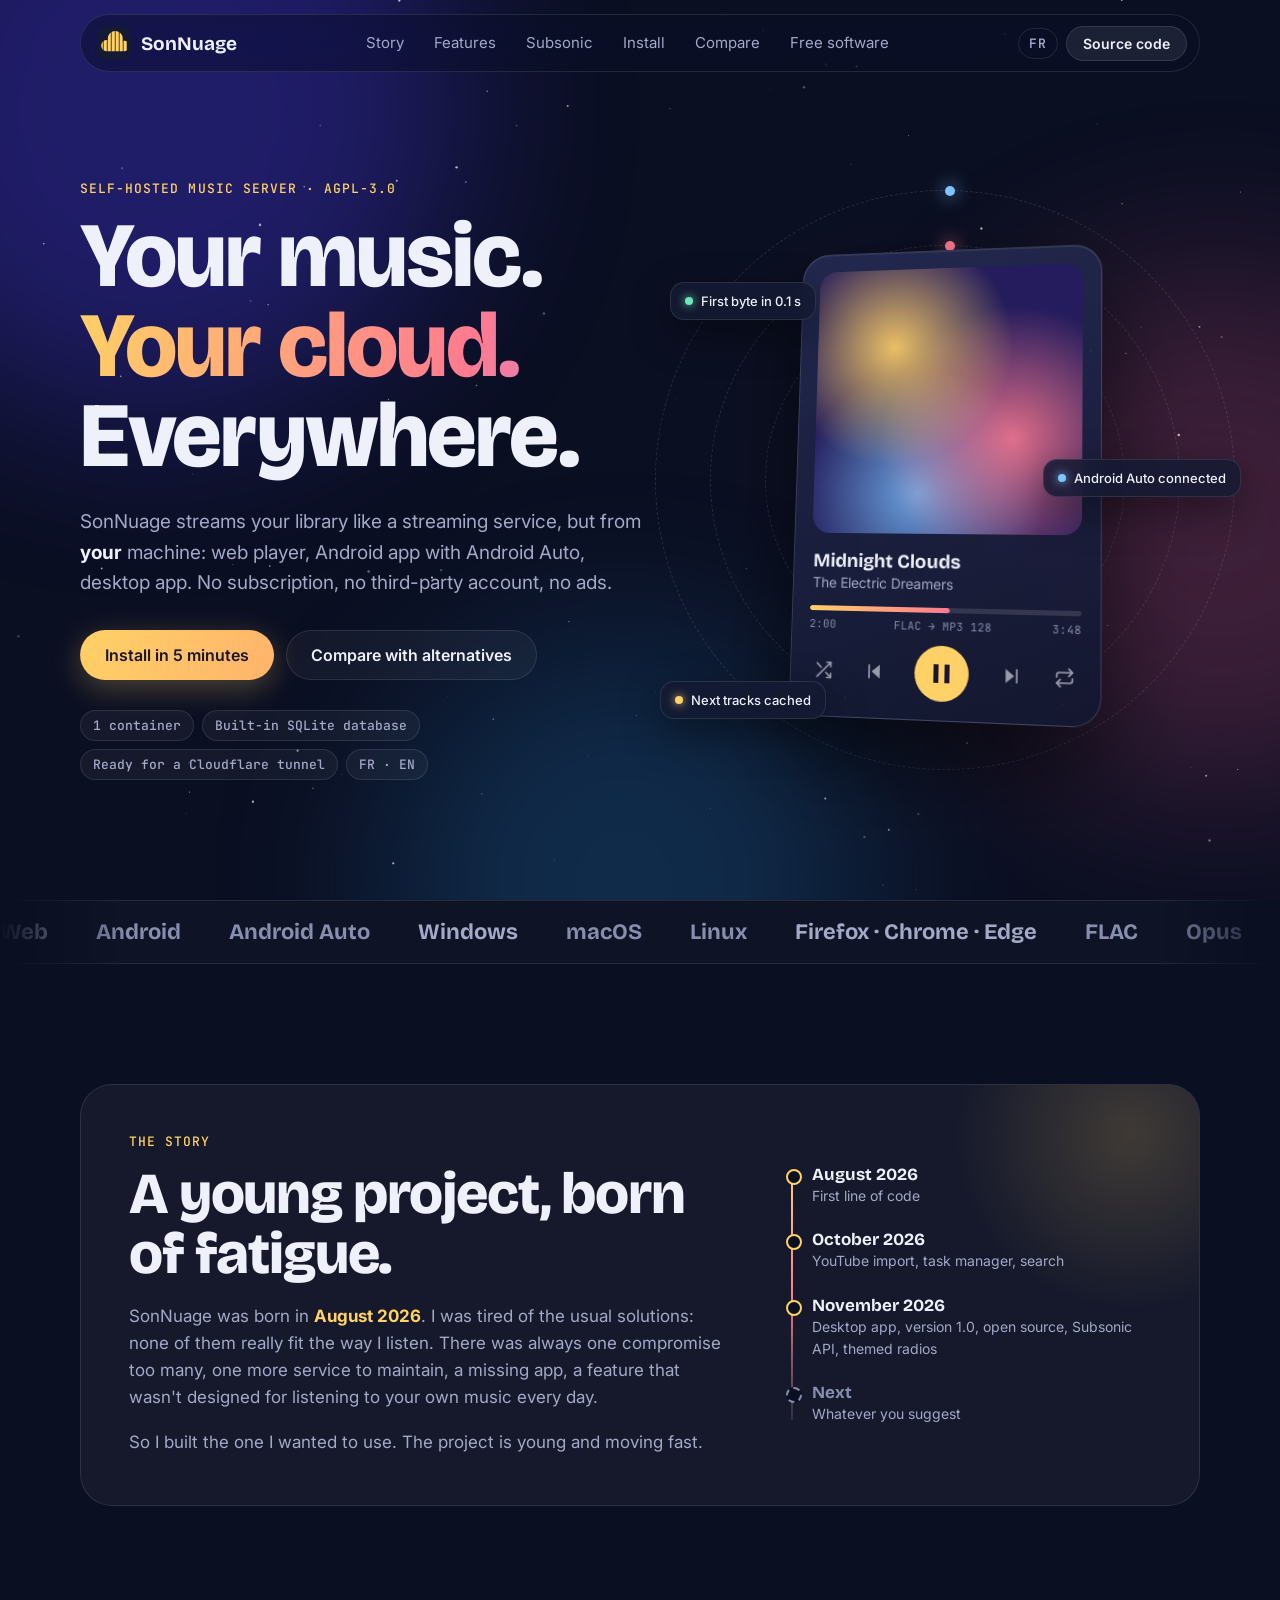
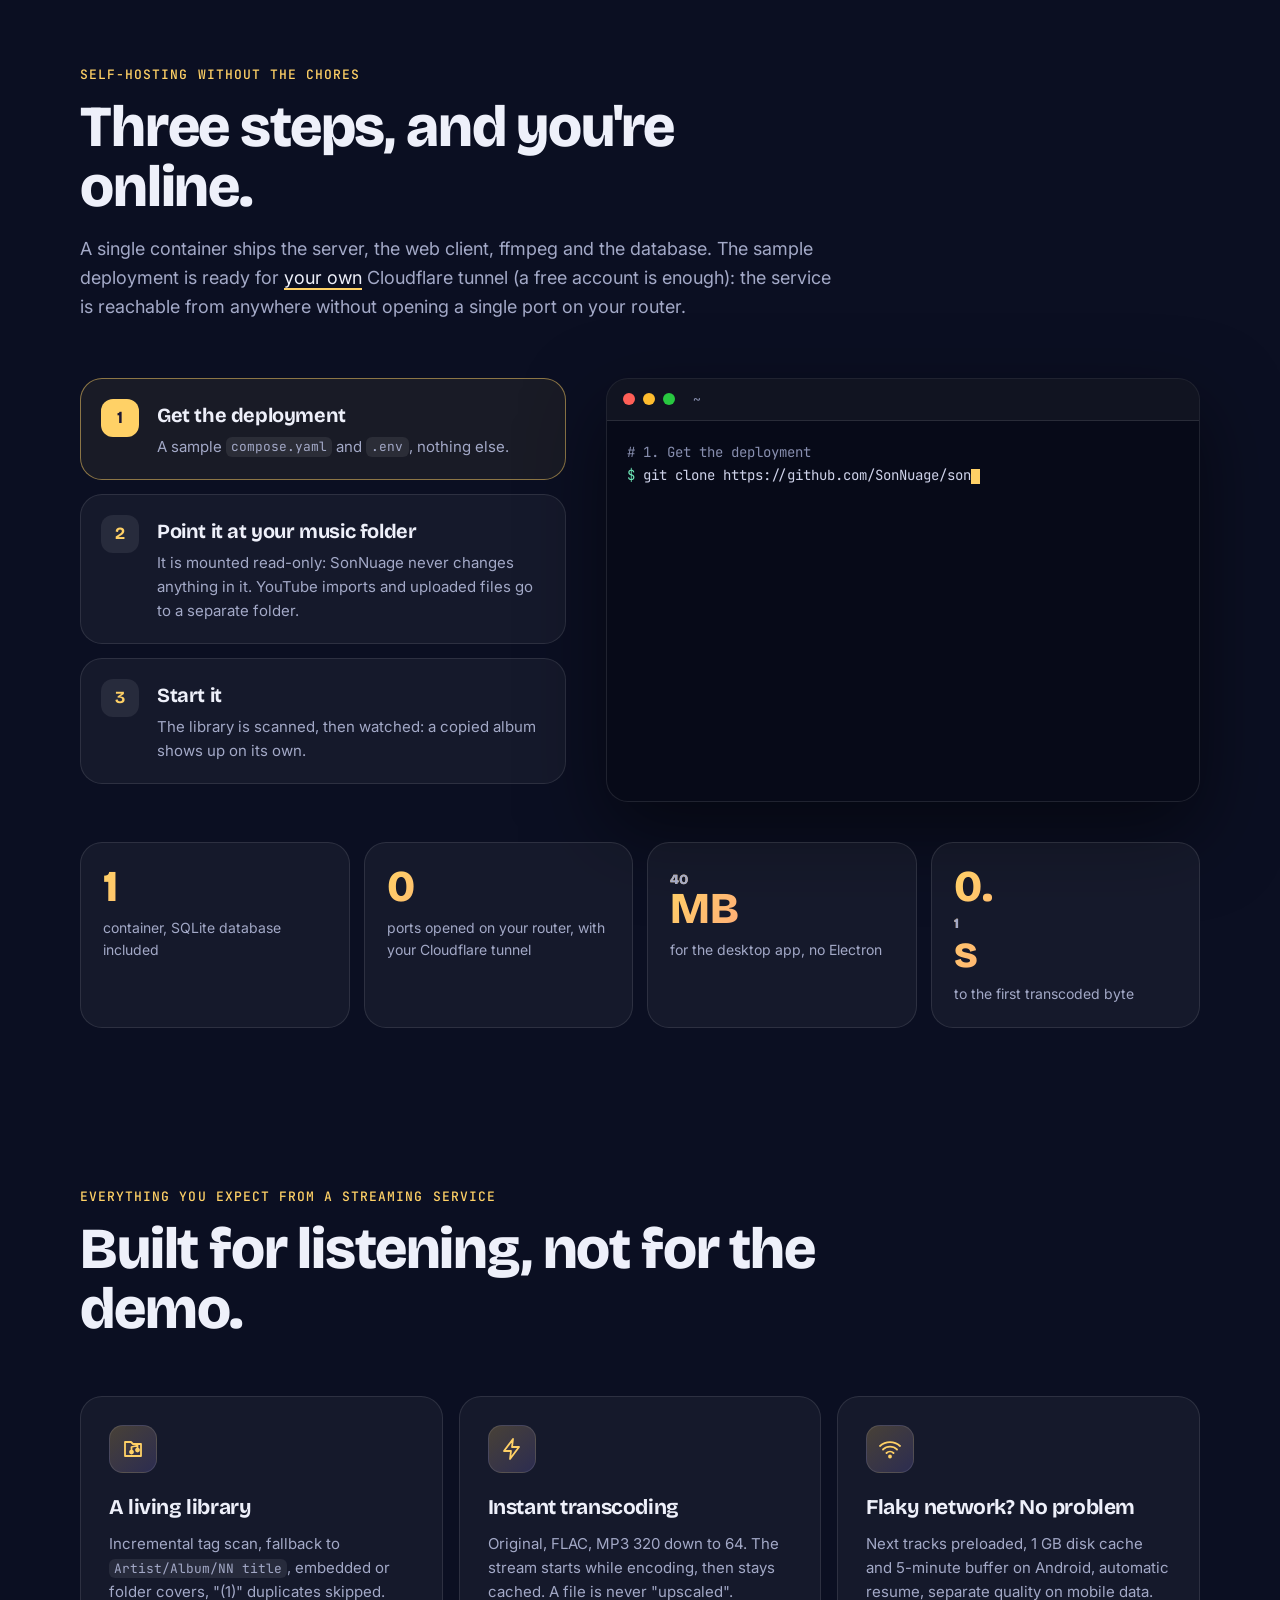
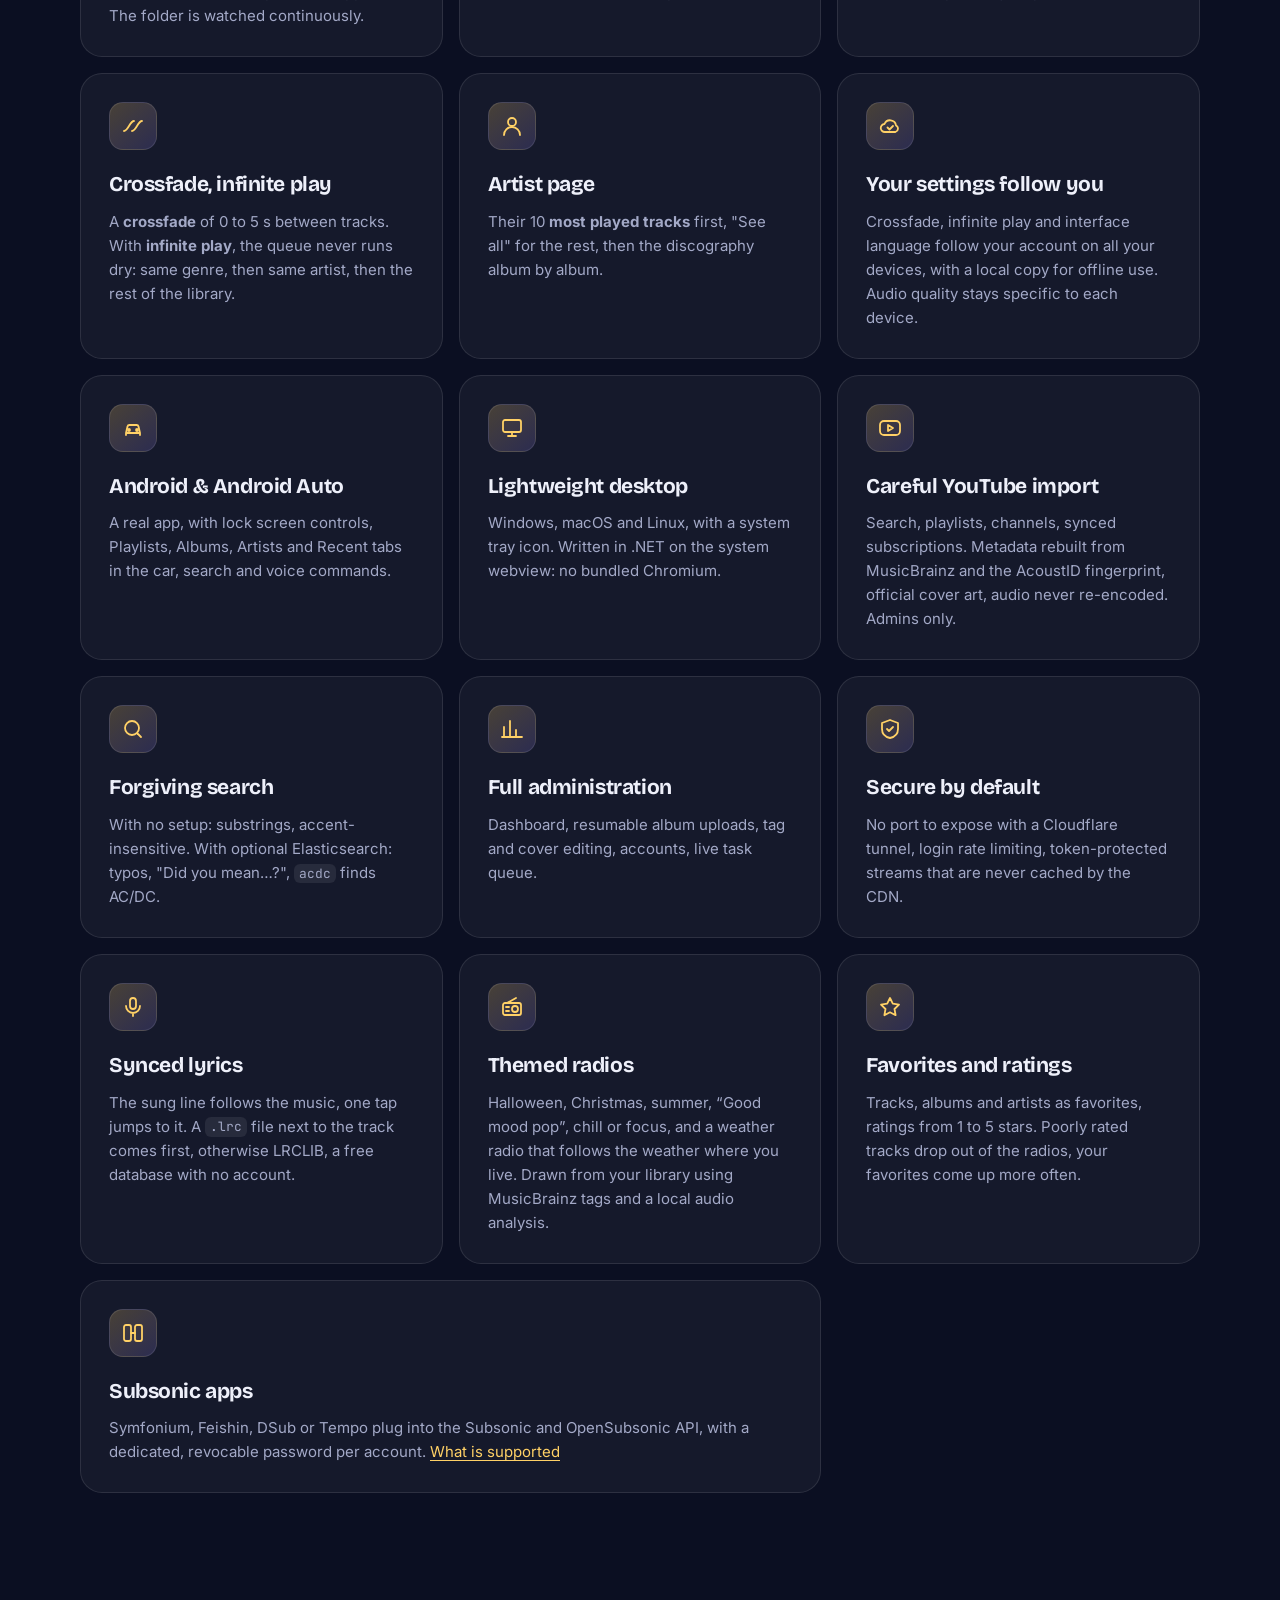
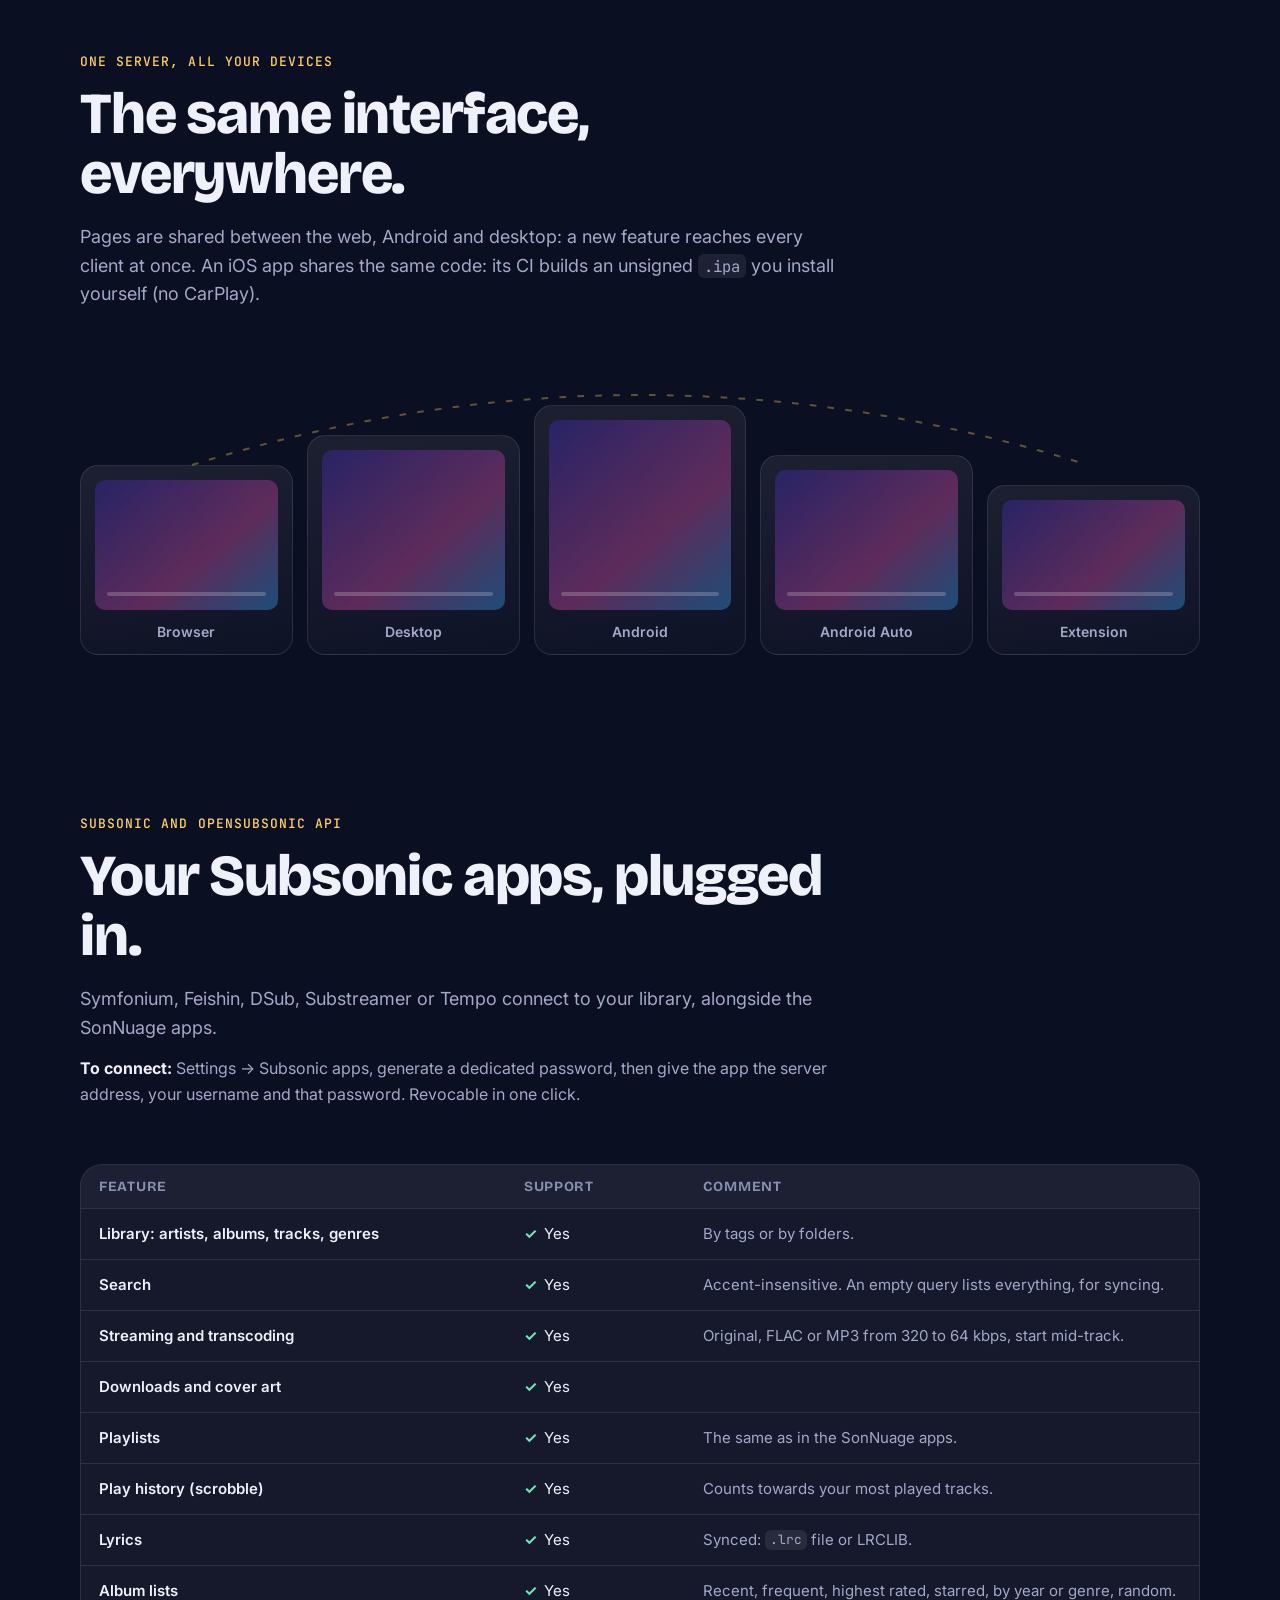
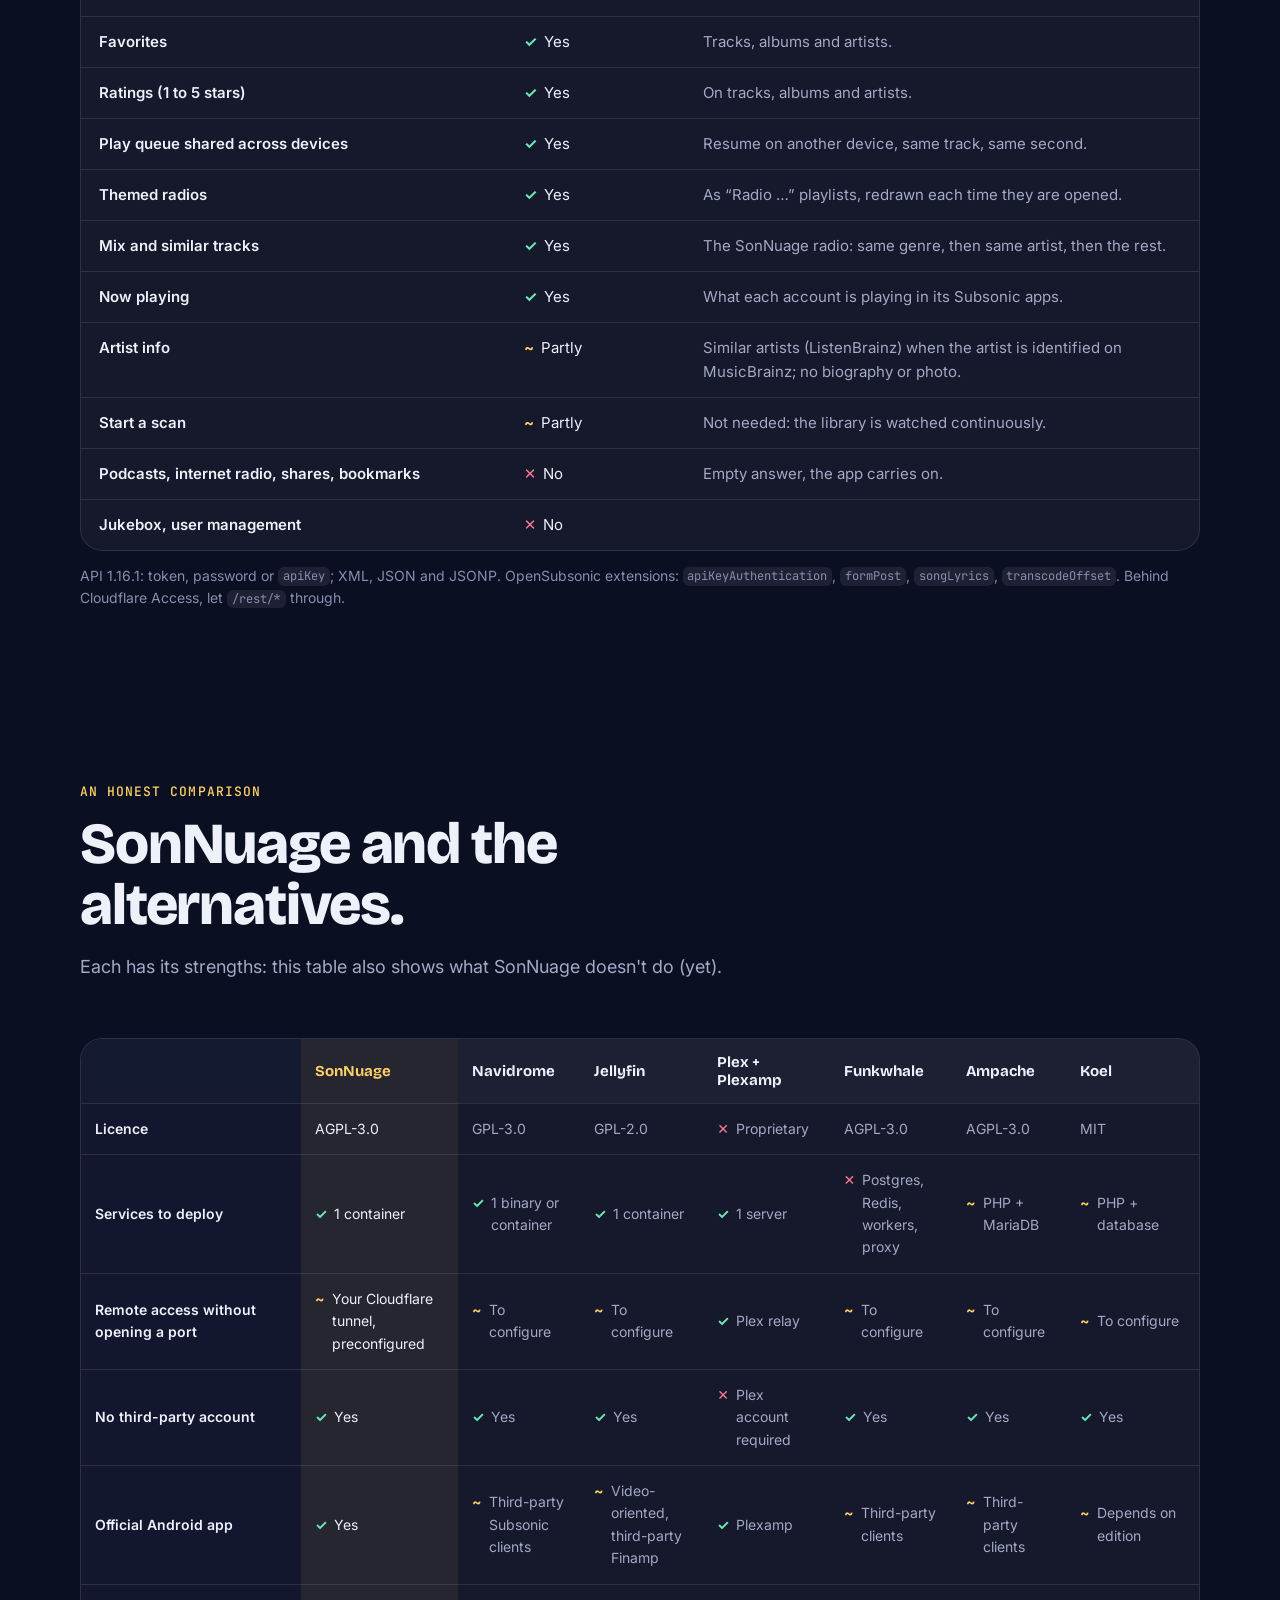
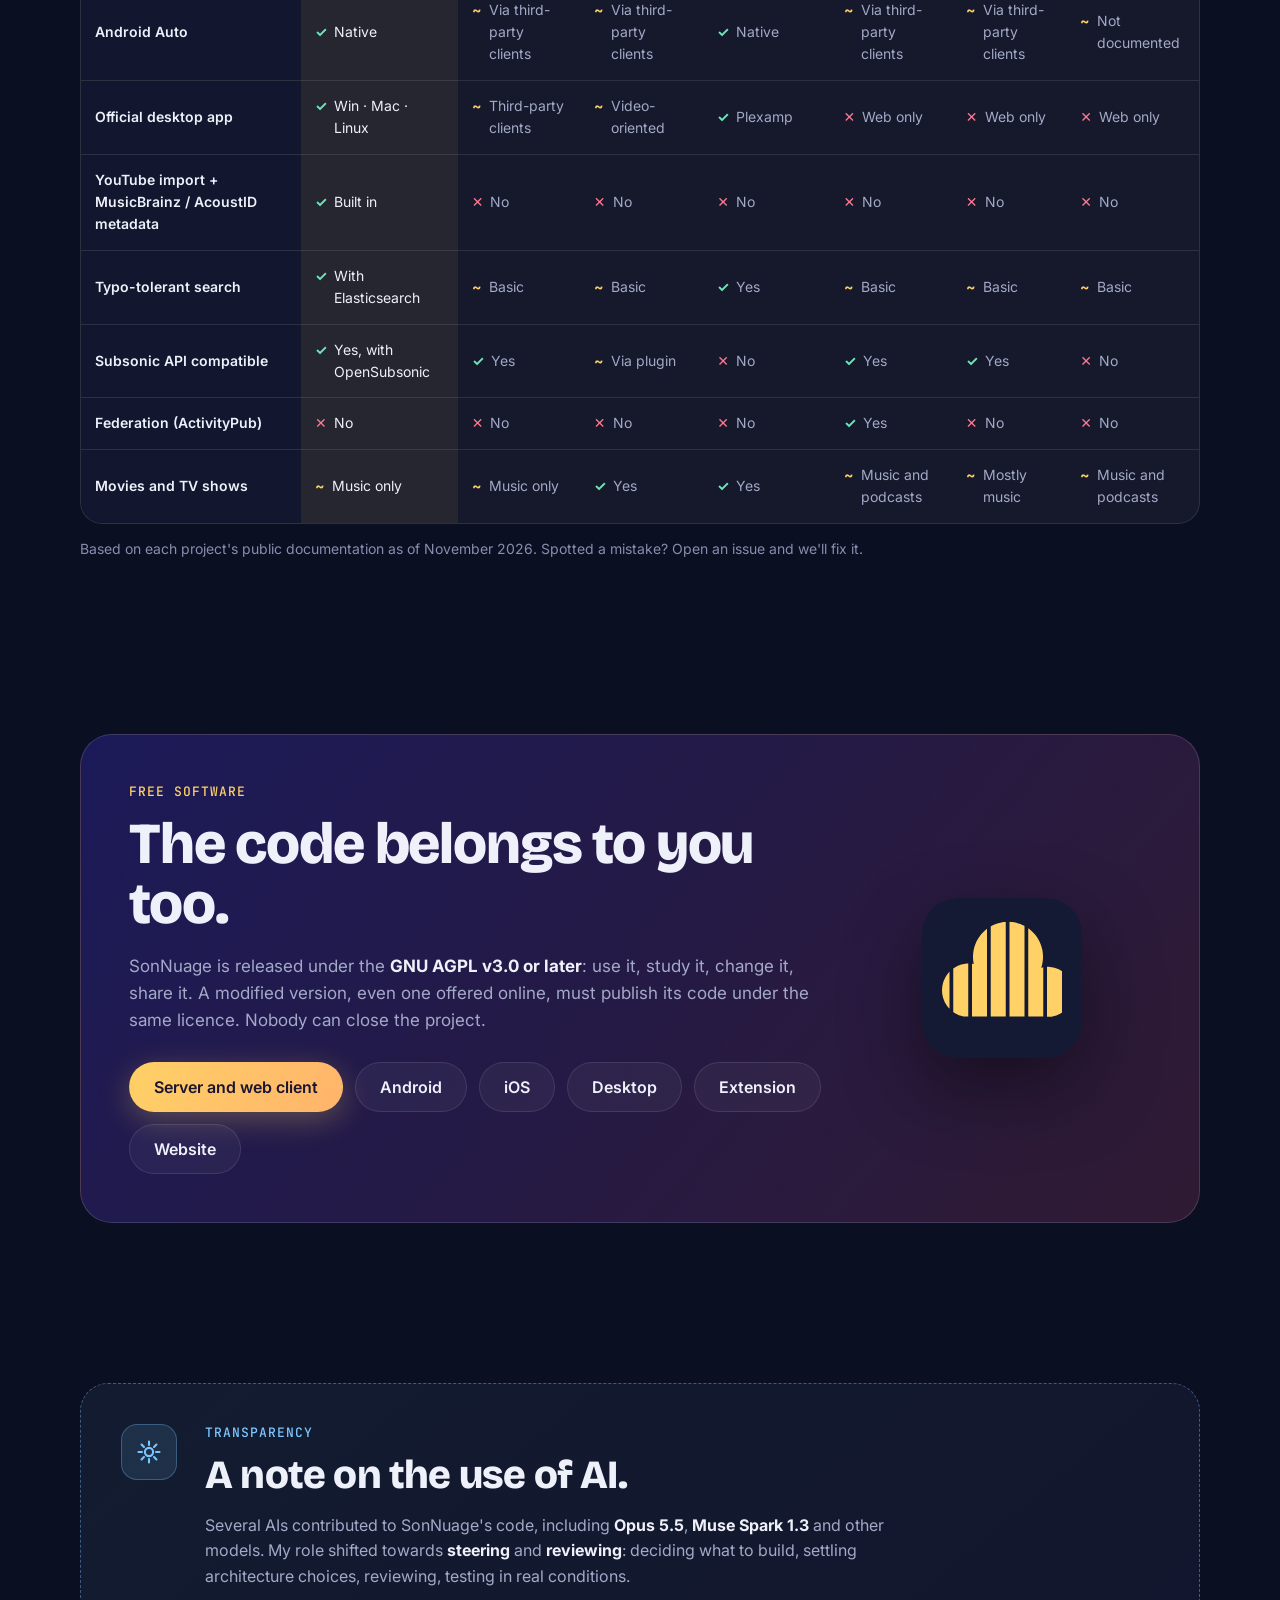
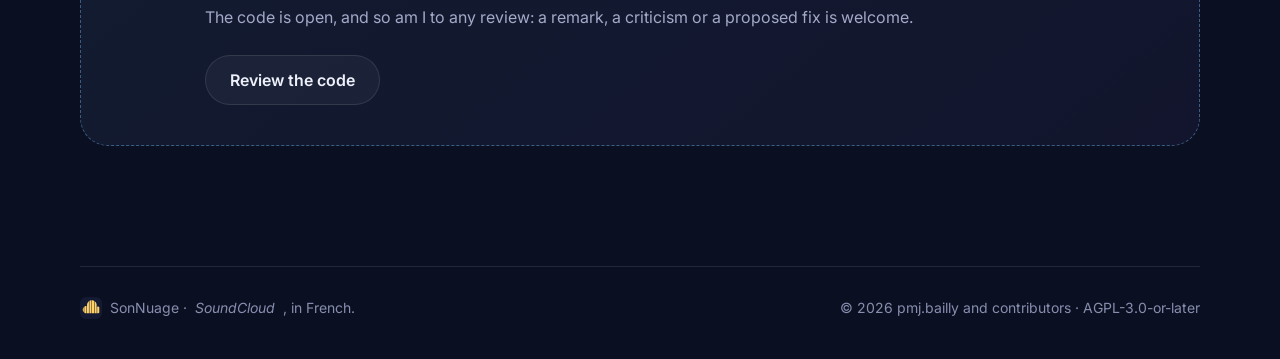
==== commit c7136502: "feat(site): themed radios, weather radio, favorites and ratings Co-Authored-By: Claude Opus 5.5 <nor" ====
--- a/public/index.html
+++ b/public/index.html
@@ -111,7 +111,7 @@
         <ol class="timeline" aria-label="Étapes du projet">
           <li><b>Août 2026</b><span>Première ligne de code</span></li>
           <li><b>Octobre 2026</b><span>Import YouTube, gestionnaire de tâches, recherche</span></li>
-          <li><b>Novembre 2026</b><span>Appli de bureau, version 1.0, logiciel libre, API Subsonic</span></li>
+          <li><b>Novembre 2026</b><span>Appli de bureau, version 1.0, logiciel libre, API Subsonic, radios thématiques</span></li>
           <li class="next"><b>Ensuite</b><span>Ce que vous proposerez</span></li>
         </ol>
       </div>
@@ -248,6 +248,18 @@
           <p>La ligne chantée suit la musique, un appui y saute. Un fichier <code>.lrc</code> à côté du titre passe en
             premier, sinon LRCLIB, une base libre et sans compte.</p>
         </article>
+        <article class="card reveal">
+          <div class="icon" aria-hidden="true"><svg viewBox="0 0 24 24"><rect x="3" y="8" width="18" height="12" rx="2"/><path d="m7 8 9-5"/><circle cx="15" cy="14" r="3"/><path d="M6 12h3M6 16h3"/></svg></div>
+          <h3>Radios thématiques</h3>
+          <p>Halloween, Noël, l'été, « Pop bonne humeur », détente ou concentration, et une radio météo selon le temps
+            qu'il fait chez vous. Tirées de votre bibliothèque grâce aux tags MusicBrainz et à une analyse audio locale.</p>
+        </article>
+        <article class="card reveal">
+          <div class="icon" aria-hidden="true"><svg viewBox="0 0 24 24"><path d="m12 3 2.8 5.7 6.2.9-4.5 4.4 1.1 6.2L12 17.3 6.4 20.2l1.1-6.2L3 9.6l6.2-.9z"/></svg></div>
+          <h3>Favoris et notes</h3>
+          <p>Titres, albums et artistes en favoris, notes de 1 à 5 étoiles. Les morceaux mal notés sortent des radios,
+            vos préférés y passent plus souvent.</p>
+        </article>
         <article class="card card-wide reveal">
           <div class="icon" aria-hidden="true"><svg viewBox="0 0 24 24"><rect x="3" y="4" width="7" height="16" rx="2"/><rect x="14" y="4" width="7" height="16" rx="2"/><path d="M10 12h4"/></svg></div>
           <h3>Applis Subsonic</h3>
@@ -303,11 +315,12 @@
             <tr><th scope="row">Favoris</th><td><span class="yes">Oui</span></td><td>Titres, albums et artistes.</td></tr>
             <tr><th scope="row">Notes (1 à 5 étoiles)</th><td><span class="yes">Oui</span></td><td>Sur les titres, albums et artistes.</td></tr>
             <tr><th scope="row">File de lecture partagée entre appareils</th><td><span class="yes">Oui</span></td><td>Reprise sur un autre appareil, au même titre et à la même seconde.</td></tr>
+            <tr><th scope="row">Radios thématiques</th><td><span class="yes">Oui</span></td><td>En playlists « Radio … », renouvelées à chaque ouverture.</td></tr>
             <tr><th scope="row">Mix et titres similaires</th><td><span class="yes">Oui</span></td><td>La radio de SonNuage : même genre, puis même artiste, puis le reste.</td></tr>
             <tr><th scope="row">En cours d’écoute</th><td><span class="yes">Oui</span></td><td>Ce que chaque compte écoute dans ses applis Subsonic.</td></tr>
             <tr><th scope="row">Infos d’artiste</th><td><span class="mid">En partie</span></td><td>Artistes proches (ListenBrainz) quand l’artiste est identifié sur MusicBrainz ; pas de biographie ni de photo.</td></tr>
             <tr><th scope="row">Lancer un scan</th><td><span class="mid">En partie</span></td><td>Inutile : la bibliothèque est surveillée en continu.</td></tr>
-            <tr><th scope="row">Podcasts, radios, partages, signets</th><td><span class="no">Non</span></td><td>Réponse vide, l’appli continue.</td></tr>
+            <tr><th scope="row">Podcasts, radios web, partages, signets</th><td><span class="no">Non</span></td><td>Réponse vide, l’appli continue.</td></tr>
             <tr><th scope="row">Jukebox, gestion des comptes</th><td><span class="no">Non</span></td><td></td></tr>
           </tbody>
         </table>
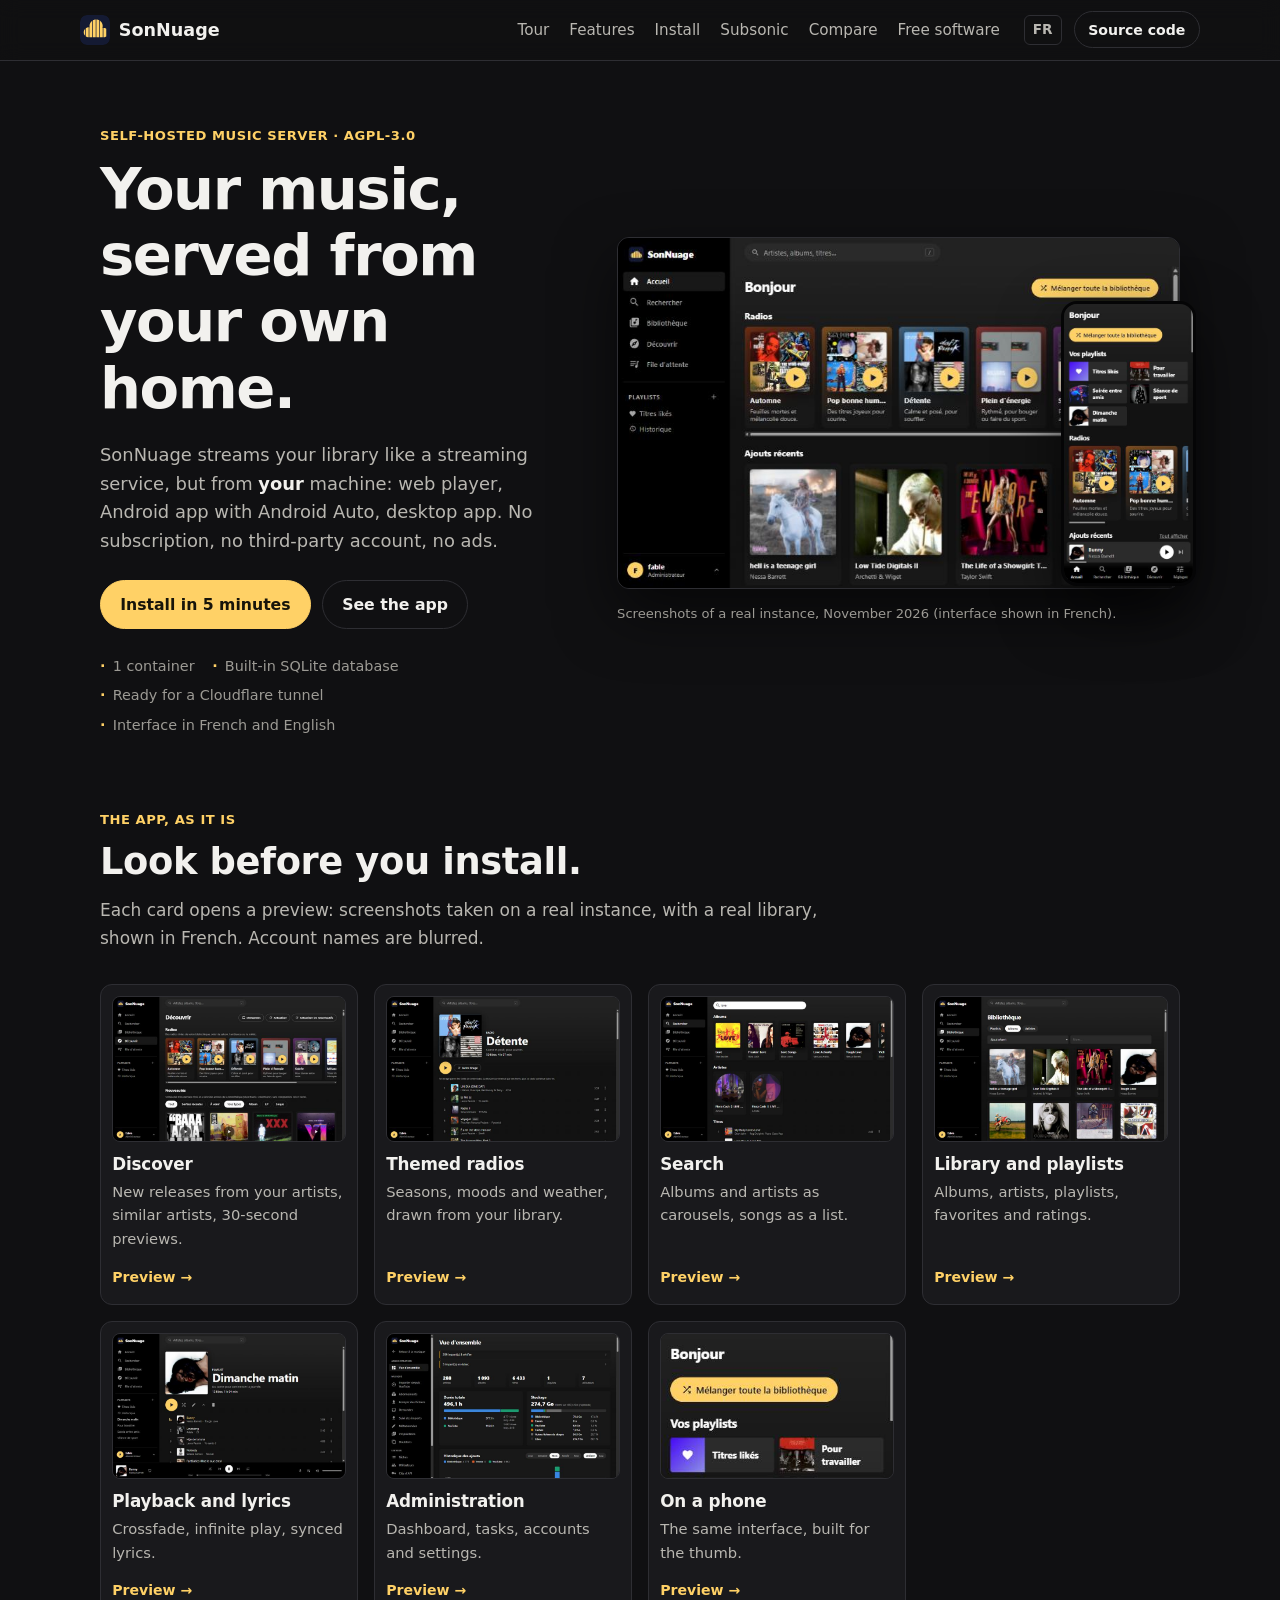
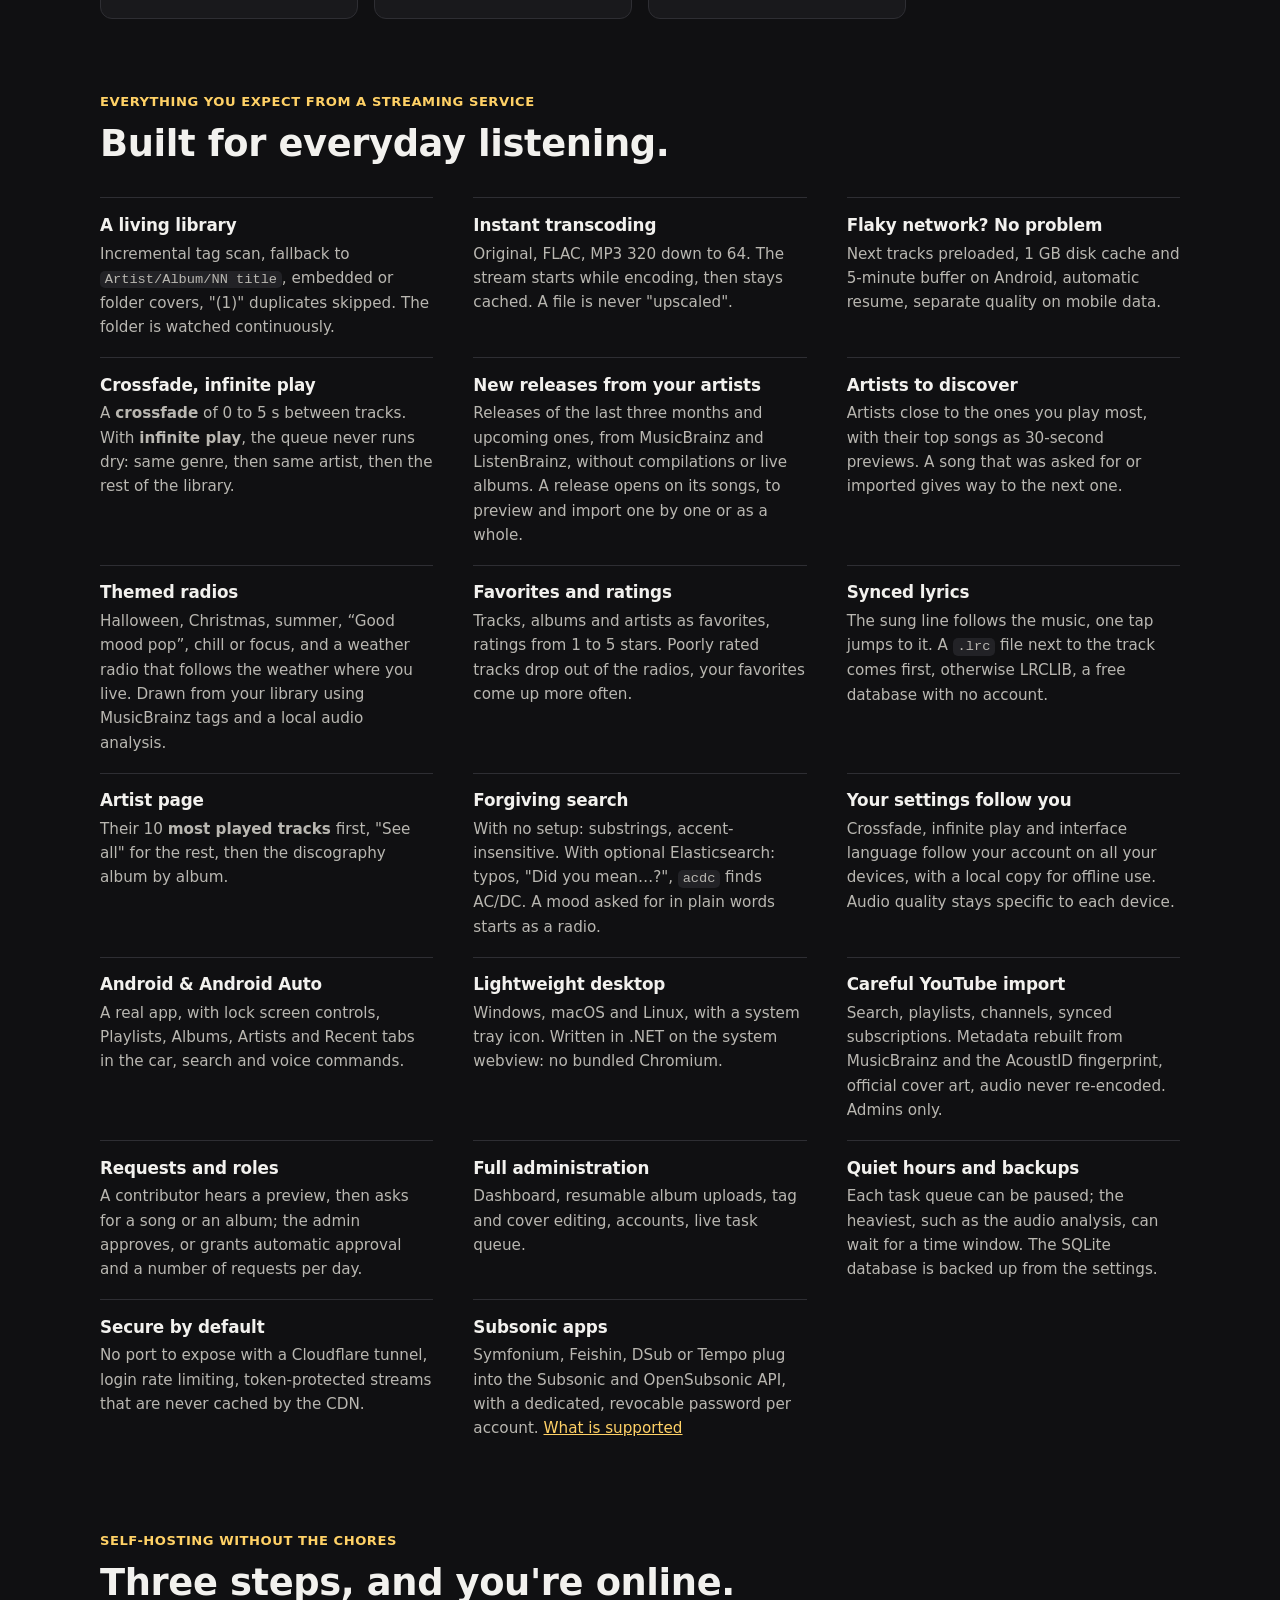
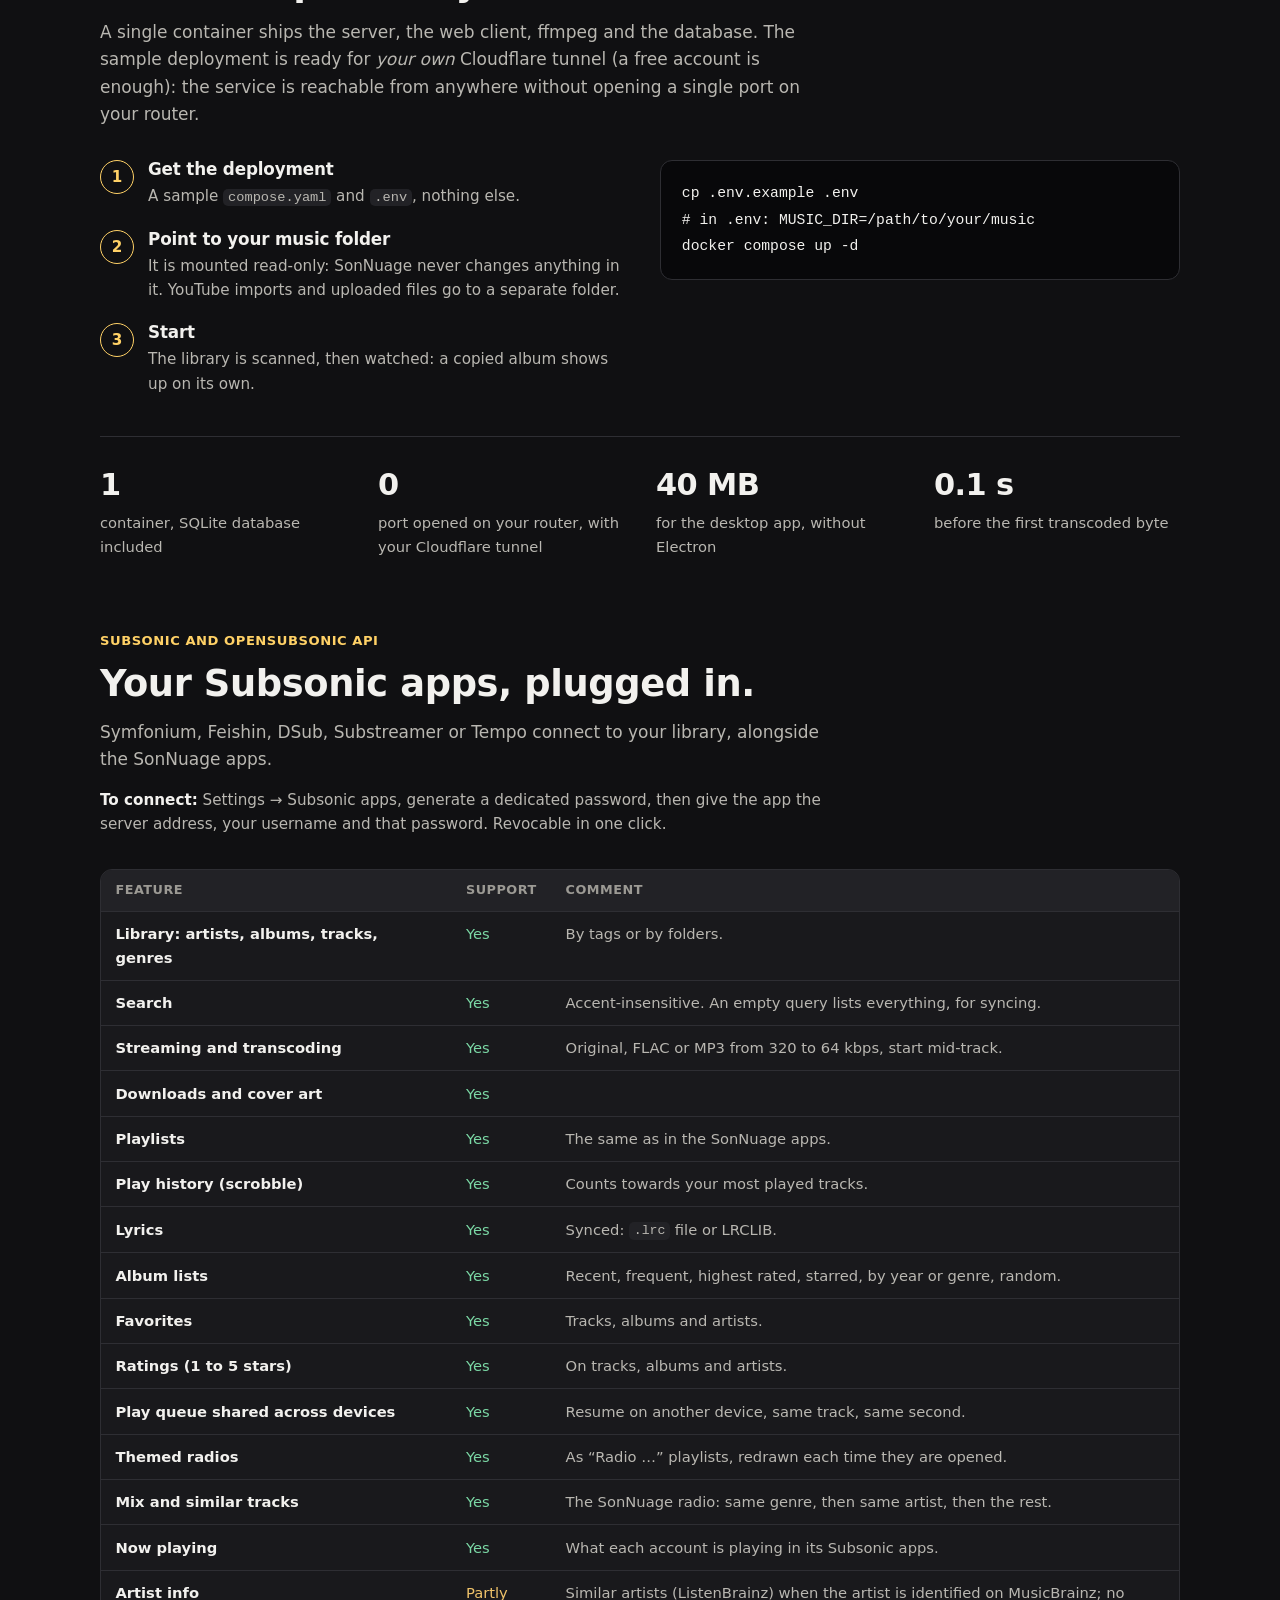
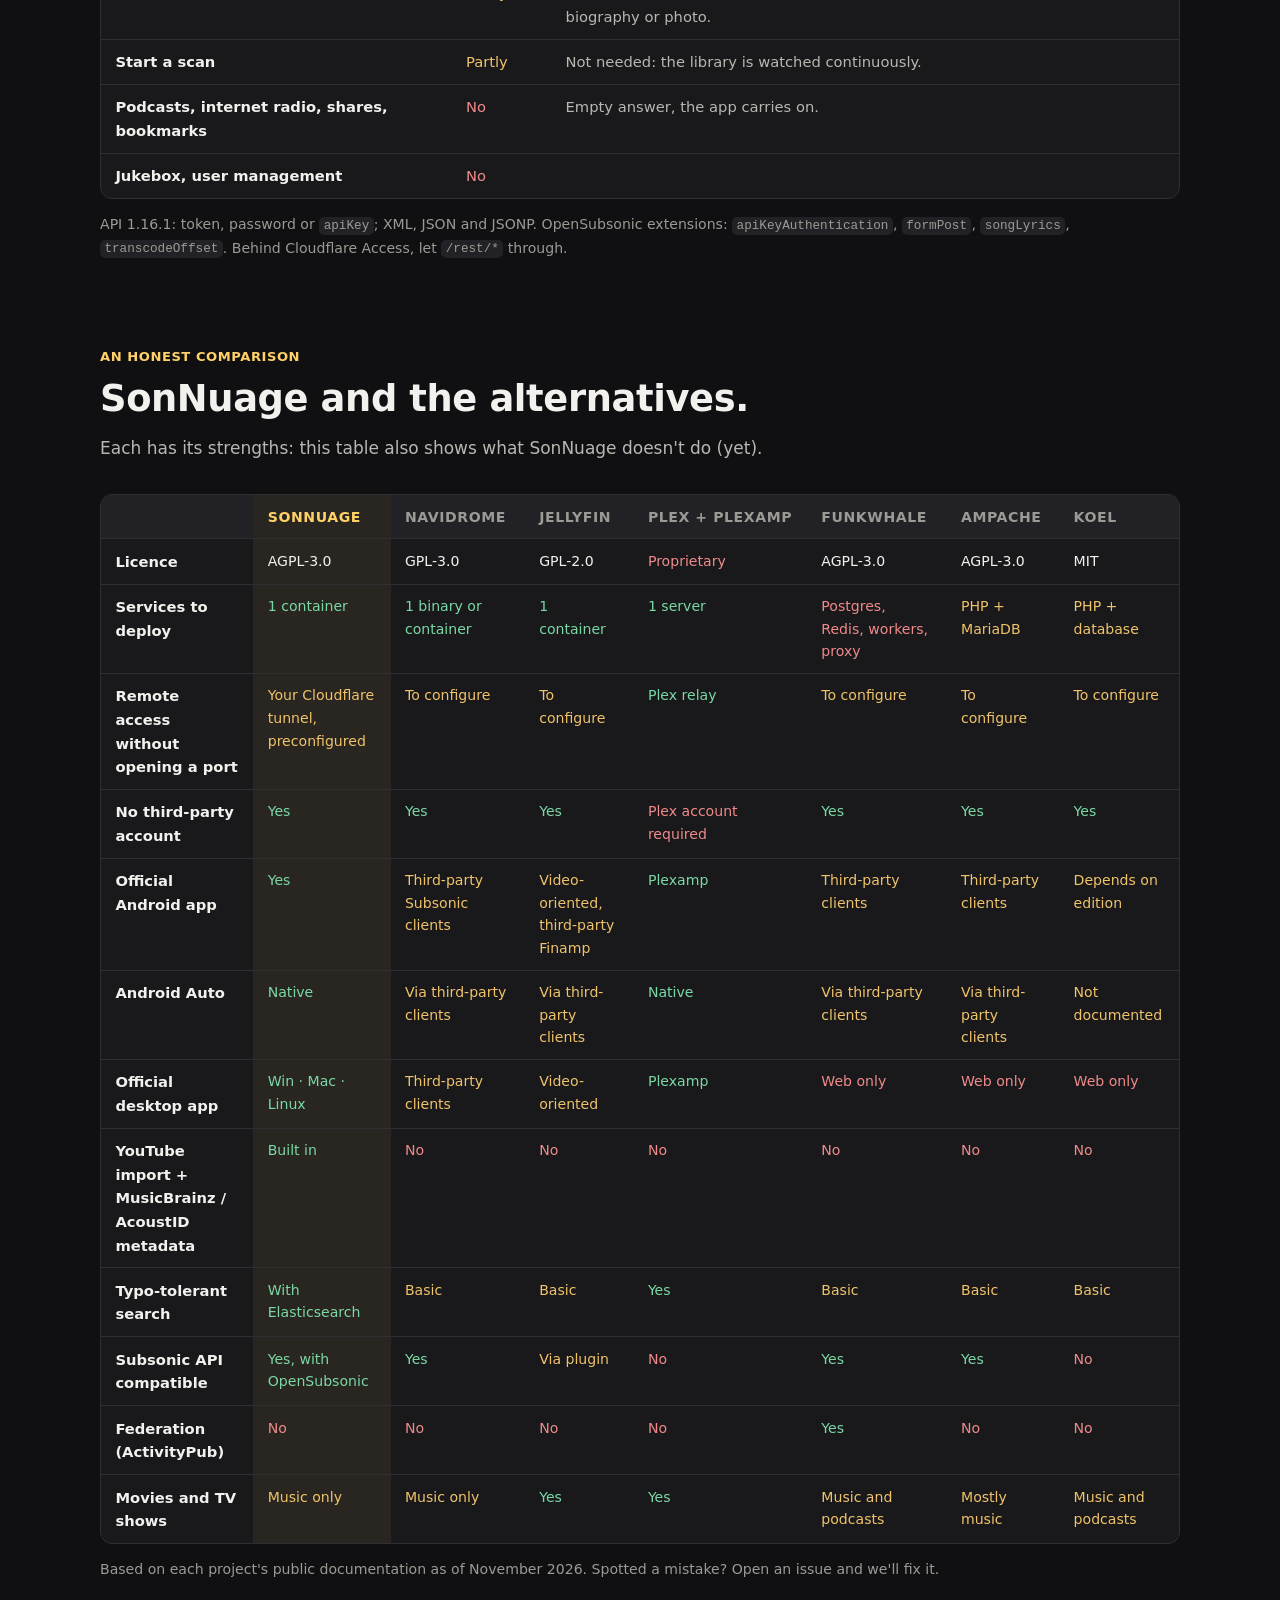
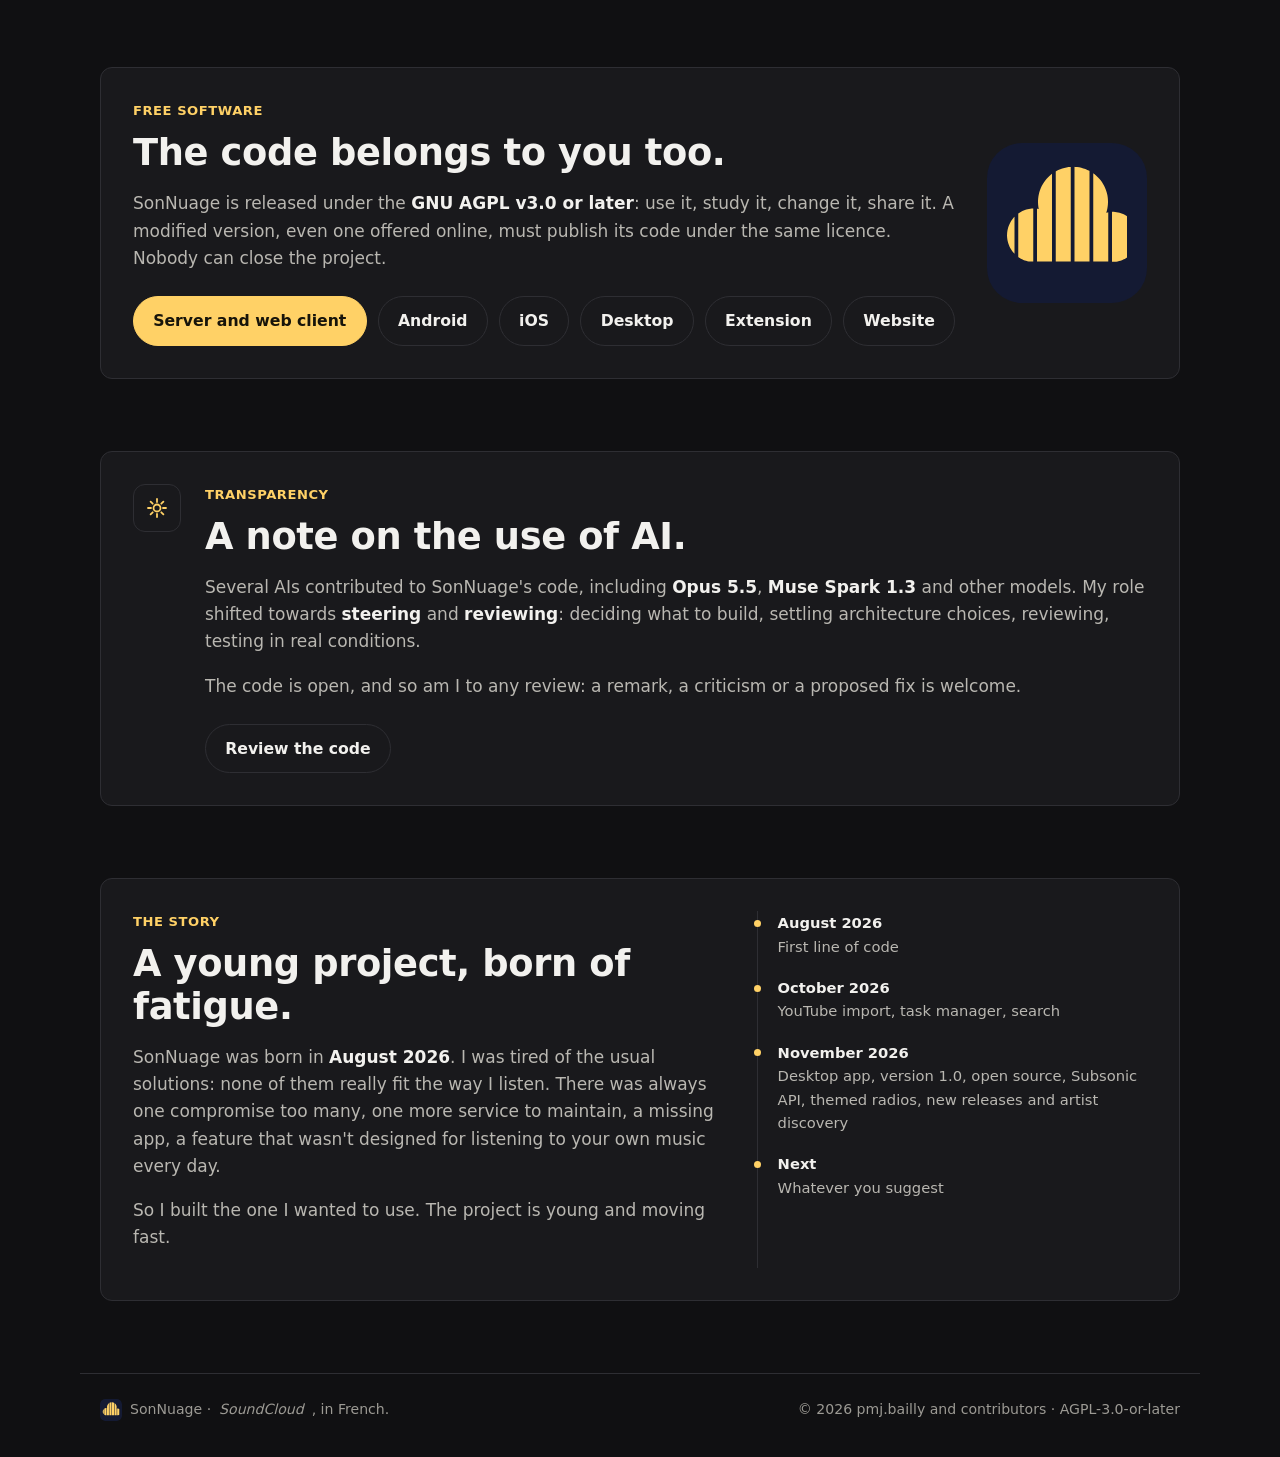
==== commit 30d106bc: "feat(site): real screenshots, feature previews, a sober design Why: the site lagged behind the app (" ====
--- a/public/index.html
+++ b/public/index.html
@@ -5,7 +5,7 @@
   <meta name="viewport" content="width=device-width, initial-scale=1">
   <title>SonNuage, votre musique auto-hébergée</title>
   <meta name="description" content="SonNuage est un serveur de musique auto-hébergé façon Spotify : web, Android, Android Auto et bureau. Un conteneur, cinq minutes, licence AGPL-3.0.">
-  <meta name="theme-color" content="#0b0f22">
+  <meta name="theme-color" content="#101012">
   <meta property="og:title" content="SonNuage, votre musique auto-hébergée">
   <meta property="og:description" content="Votre bibliothèque en streaming sur le web, Android, Android Auto et le bureau. Un conteneur, cinq minutes.">
   <meta property="og:type" content="website">
@@ -14,27 +14,19 @@
   <link rel="alternate" hreflang="x-default" href="https://sonnuage.github.io/">
   <link rel="icon" href="assets/logo.svg" type="image/svg+xml">
   <link rel="apple-touch-icon" href="assets/apple-touch-icon.png">
-  <link rel="preconnect" href="https://fonts.googleapis.com">
-  <link rel="preconnect" href="https://fonts.gstatic.com" crossorigin>
-  <link href="https://fonts.googleapis.com/css2?family=Bricolage+Grotesque:opsz,wght@12..96,500;12..96,700;12..96,800&family=Inter:wght@400;500;600&family=JetBrains+Mono:wght@400;500&display=swap" rel="stylesheet">
   <link rel="stylesheet" href="styles.css">
 </head>
 <body>
-  <div class="sky" aria-hidden="true">
-    <div class="blob b1"></div><div class="blob b2"></div><div class="blob b3"></div>
-    <canvas id="stars"></canvas>
-  </div>
-
   <header class="nav" id="nav">
     <a class="brand" href="#top" aria-label="SonNuage, accueil">
-      <img src="assets/logo.svg" alt="" width="34" height="34">
+      <img src="assets/logo.svg" alt="" width="30" height="30">
       <span>SonNuage</span>
     </a>
     <nav aria-label="Sections">
-      <a href="#histoire">Histoire</a>
+      <a href="#apercu">Aperçu</a>
       <a href="#fonctionnalites">Fonctionnalités</a>
+      <a href="#installer">Installer</a>
       <a href="#subsonic">Subsonic</a>
-      <a href="#installer">Installer</a>
       <a href="#comparatif">Comparatif</a>
       <a href="#libre">Libre</a>
     </nav>
@@ -45,249 +37,384 @@
   </header>
 
   <main id="top">
-    <!-- Accueil -->
     <section class="hero">
       <div class="hero-text">
-        <p class="eyebrow reveal">Serveur de musique auto-hébergé · AGPL-3.0</p>
-        <h1 class="reveal">Votre musique.<br><span class="grad">Votre nuage.</span><br>Partout.</h1>
-        <p class="lead reveal">SonNuage diffuse votre bibliothèque comme un service de streaming, mais depuis
-          <strong>votre</strong> machine : lecteur web, application Android avec Android Auto, appli de bureau.
-          Aucun abonnement, aucun compte chez un tiers, aucune publicité.</p>
-        <div class="cta reveal">
+        <p class="eyebrow">Serveur de musique auto-hébergé · AGPL-3.0</p>
+        <h1>Votre musique, servie depuis chez vous.</h1>
+        <p class="lead">SonNuage diffuse votre bibliothèque comme un service de streaming, mais depuis <strong>votre</strong> machine : lecteur web, application Android avec Android Auto, appli de bureau. Aucun abonnement, aucun compte chez un tiers, aucune publicité.</p>
+        <div class="cta">
           <a class="btn btn-primary" href="#installer">Installer en 5 minutes</a>
-          <a class="btn btn-ghost" href="#comparatif">Comparer aux alternatives</a>
-        </div>
-        <ul class="chips reveal" aria-label="En bref">
-          <li>1 conteneur</li><li>Base SQLite intégrée</li><li>Prêt pour un tunnel Cloudflare</li><li>FR · EN</li>
+          <a class="btn btn-ghost" href="#apercu">Voir l'application</a>
+        </div>
+        <ul class="chips" aria-label="En bref">
+          <li>1 conteneur</li><li>Base SQLite intégrée</li><li>Prêt pour un tunnel Cloudflare</li><li>Interface en français et en anglais</li>
         </ul>
       </div>
-
-      <div class="hero-visual reveal" aria-hidden="true">
-        <div class="orbit"><span></span><span></span><span></span></div>
-        <div class="player" id="player">
-          <div class="cover">
-            <div class="cover-art"></div>
-            <div class="eq"><i></i><i></i><i></i><i></i><i></i><i></i><i></i></div>
-          </div>
-          <div class="meta">
-            <b class="track" id="track">Nuages de minuit</b>
-            <span class="artist" id="artist">Les Rêveurs Électriques</span>
-          </div>
-          <div class="progress"><div class="bar" id="bar"></div></div>
-          <div class="times"><span id="elapsed">1:12</span><span>FLAC → MP3 128</span><span>3:48</span></div>
-          <div class="controls">
-            <span class="ic shuffle"></span>
-            <span class="ic prev"></span>
-            <span class="play"><span></span></span>
-            <span class="ic next"></span>
-            <span class="ic repeat"></span>
-          </div>
-        </div>
-        <div class="float-card fc1"><span class="dot ok"></span>Premier octet en 0,1 s</div>
-        <div class="float-card fc2"><span class="dot"></span>Android Auto connecté</div>
-        <div class="float-card fc3"><span class="dot warn"></span>Pistes suivantes en cache</div>
-      </div>
-    </section>
-
-    <!-- Défilant -->
-    <div class="marquee" aria-hidden="true">
-      <div class="marquee-track">
-        <span>Web</span><span>Android</span><span>Android Auto</span><span>Windows</span><span>macOS</span><span>Linux</span><span>Firefox · Chrome · Edge</span><span>FLAC</span><span>Opus</span><span>MP3</span><span>MusicBrainz</span><span>AcoustID</span>
-        <span>Web</span><span>Android</span><span>Android Auto</span><span>Windows</span><span>macOS</span><span>Linux</span><span>Firefox · Chrome · Edge</span><span>FLAC</span><span>Opus</span><span>MP3</span><span>MusicBrainz</span><span>AcoustID</span>
-      </div>
-    </div>
-
-    <!-- Histoire -->
-    <section class="section story" id="histoire">
-      <div class="story-card reveal">
-        <div class="story-text">
-          <p class="eyebrow">L'histoire</p>
-          <h2>Un projet jeune, né d'une lassitude.</h2>
-          <p>SonNuage est né en <strong>août 2026</strong>. J'étais lassé des solutions classiques : aucune ne collait
-            vraiment à mon usage. Il y avait toujours un compromis de trop, un service de plus à maintenir, une appli
-            qui manquait, une fonction qui n'était pas pensée pour écouter sa propre musique au quotidien.</p>
-          <p>Alors j'ai construit celui que je voulais utiliser. Le projet est jeune et avance vite.</p>
-        </div>
-        <ol class="timeline" aria-label="Étapes du projet">
-          <li><b>Août 2026</b><span>Première ligne de code</span></li>
-          <li><b>Octobre 2026</b><span>Import YouTube, gestionnaire de tâches, recherche</span></li>
-          <li><b>Novembre 2026</b><span>Appli de bureau, version 1.0, logiciel libre, API Subsonic, radios thématiques</span></li>
-          <li class="next"><b>Ensuite</b><span>Ce que vous proposerez</span></li>
-        </ol>
-      </div>
-    </section>
-
-    <!-- Installation -->
+      <figure class="hero-shots">
+        <img class="shot shot-desk" src="assets/shots/home.jpg" alt="L'accueil de SonNuage dans un navigateur : radios thématiques et ajouts récents." width="800" height="499">
+        <img class="shot shot-phone" src="assets/shots/m-home.jpg" alt="L'accueil de SonNuage sur un téléphone." width="331" height="716">
+        <figcaption>Captures d'une instance réelle, novembre 2026.</figcaption>
+      </figure>
+    </section>
+
+    <section class="section" id="apercu">
+      <div class="section-head">
+        <p class="eyebrow">L'application, telle qu'elle est</p>
+        <h2>Regardez avant d'installer.</h2>
+        <p class="sub">Chaque carte ouvre un aperçu : des captures prises sur une vraie instance, avec une vraie bibliothèque. Les pseudos des comptes sont floutés.</p>
+      </div>
+      <div class="tour">
+        <a class="tour-card" href="#preview-discover" data-preview="preview-discover">
+          <img src="assets/shots/discover.jpg" alt="" width="800" height="499" loading="lazy">
+          <h3>Découvrir</h3>
+          <p>Nouveautés de vos artistes, artistes proches, extraits de 30 s.</p>
+          <span class="tour-open">Aperçu</span>
+        </a>
+        <a class="tour-card" href="#preview-radios" data-preview="preview-radios">
+          <img src="assets/shots/radio.jpg" alt="" width="800" height="499" loading="lazy">
+          <h3>Radios thématiques</h3>
+          <p>Saisons, ambiances et météo, tirées de votre bibliothèque.</p>
+          <span class="tour-open">Aperçu</span>
+        </a>
+        <a class="tour-card" href="#preview-search" data-preview="preview-search">
+          <img src="assets/shots/search.jpg" alt="" width="800" height="499" loading="lazy">
+          <h3>Recherche</h3>
+          <p>Albums et artistes en carrousel, titres en liste.</p>
+          <span class="tour-open">Aperçu</span>
+        </a>
+        <a class="tour-card" href="#preview-library" data-preview="preview-library">
+          <img src="assets/shots/albums.jpg" alt="" width="800" height="499" loading="lazy">
+          <h3>Bibliothèque et playlists</h3>
+          <p>Albums, artistes, playlists, favoris et notes.</p>
+          <span class="tour-open">Aperçu</span>
+        </a>
+        <a class="tour-card" href="#preview-player" data-preview="preview-player">
+          <img src="assets/shots/playlist.jpg" alt="" width="800" height="499" loading="lazy">
+          <h3>Lecture et paroles</h3>
+          <p>Fondu enchaîné, lecture infinie, paroles synchronisées.</p>
+          <span class="tour-open">Aperçu</span>
+        </a>
+        <a class="tour-card" href="#preview-admin" data-preview="preview-admin">
+          <img src="assets/shots/admin.jpg" alt="" width="800" height="499" loading="lazy">
+          <h3>Administration</h3>
+          <p>Tableau de bord, tâches, comptes et réglages.</p>
+          <span class="tour-open">Aperçu</span>
+        </a>
+        <a class="tour-card" href="#preview-mobile" data-preview="preview-mobile">
+          <img src="assets/shots/m-home.jpg" alt="" width="331" height="716" loading="lazy">
+          <h3>Sur téléphone</h3>
+          <p>La même interface, pensée pour le pouce.</p>
+          <span class="tour-open">Aperçu</span>
+        </a>
+      </div>
+      <section class="preview" id="preview-discover" role="dialog" aria-modal="true" aria-labelledby="preview-discover-title">
+        <a class="preview-scrim" href="#apercu" tabindex="-1" aria-label="Fermer l'aperçu"></a>
+        <div class="preview-panel">
+          <header class="preview-head">
+            <h3 id="preview-discover-title">Découvrir</h3>
+            <a class="preview-close" href="#apercu" aria-label="Fermer l'aperçu">×</a>
+          </header>
+          <p class="preview-text">La page Découvrir réunit les sorties récentes et à venir des artistes de votre bibliothèque (MusicBrainz et ListenBrainz) et des artistes proches de ceux que vous écoutez le plus. Chaque titre s'écoute en extrait de 30 s avant d'être importé par un admin ou demandé par un contributeur.</p>
+          <div class="preview-shots" role="group" aria-label="Captures">
+            <figure>
+              <img src="assets/shots/discover.jpg" alt="La page Découvrir : radios, puis nouveautés avec leurs filtres." width="800" height="499" loading="lazy">
+              <figcaption>En haut, les radios ; dessous, les sorties des trois derniers mois et celles à venir.</figcaption>
+            </figure>
+            <figure>
+              <img src="assets/shots/releases.jpg" alt="La grille des nouveautés, avec extrait et import sur chaque parution." width="800" height="499" loading="lazy">
+              <figcaption>Chaque parution : un extrait sur la pochette, « Importer », ou « Ouvrir » si elle est déjà là.</figcaption>
+            </figure>
+            <figure>
+              <img src="assets/shots/release-songs.jpg" alt="La fenêtre d'une parution : ses titres, un extrait et un import par titre." width="800" height="499" loading="lazy">
+              <figcaption>Le titre d'une parution ouvre ses morceaux : à écouter et importer un par un, ou tous ensemble.</figcaption>
+            </figure>
+            <figure>
+              <img src="assets/shots/discover-artists.jpg" alt="Des artistes à découvrir, chacun avec ses titres phares." width="800" height="499" loading="lazy">
+              <figcaption>Artistes proches des vôtres, avec leurs titres phares. « Voir plus » cherche les suivants à l'instant.</figcaption>
+            </figure>
+          </div>
+          <footer class="preview-foot">
+            <a href="#preview-mobile" data-preview="preview-mobile">← Précédent · Sur téléphone</a>
+            <a href="#preview-radios" data-preview="preview-radios">Suivant · Radios thématiques →</a>
+          </footer>
+        </div>
+      </section>
+      <section class="preview" id="preview-radios" role="dialog" aria-modal="true" aria-labelledby="preview-radios-title">
+        <a class="preview-scrim" href="#apercu" tabindex="-1" aria-label="Fermer l'aperçu"></a>
+        <div class="preview-panel">
+          <header class="preview-head">
+            <h3 id="preview-radios-title">Radios thématiques</h3>
+            <a class="preview-close" href="#apercu" aria-label="Fermer l'aperçu">×</a>
+          </header>
+          <p class="preview-text">Les radios thématiques sont composées à partir de vos propres fichiers, grâce aux tags MusicBrainz et à une analyse audio faite sur votre serveur. Une radio s'ouvre sur un tirage de ses titres ; la lecture continue ensuite sans fin. La radio météo suit le temps qu'il fait chez vous.</p>
+          <div class="preview-shots" role="group" aria-label="Captures">
+            <figure>
+              <img src="assets/shots/radio.jpg" alt="La page de la radio Détente : un tirage de 50 titres." width="800" height="499" loading="lazy">
+              <figcaption>La page d'une radio : un tirage de ses titres, « Autre tirage », et la lecture à partir de n'importe lequel.</figcaption>
+            </figure>
+            <figure>
+              <img src="assets/shots/home.jpg" alt="L'accueil, avec la rangée des radios du moment." width="800" height="499" loading="lazy">
+              <figcaption>Sur l'accueil : les radios de la saison et les ambiances.</figcaption>
+            </figure>
+          </div>
+          <footer class="preview-foot">
+            <a href="#preview-discover" data-preview="preview-discover">← Précédent · Découvrir</a>
+            <a href="#preview-search" data-preview="preview-search">Suivant · Recherche →</a>
+          </footer>
+        </div>
+      </section>
+      <section class="preview" id="preview-search" role="dialog" aria-modal="true" aria-labelledby="preview-search-title">
+        <a class="preview-scrim" href="#apercu" tabindex="-1" aria-label="Fermer l'aperçu"></a>
+        <div class="preview-panel">
+          <header class="preview-head">
+            <h3 id="preview-search-title">Recherche</h3>
+            <a class="preview-close" href="#apercu" aria-label="Fermer l'aperçu">×</a>
+          </header>
+          <p class="preview-text">La recherche ignore les accents et trouve les sous-chaînes sans rien configurer ; avec Elasticsearch en option, elle tolère les fautes de frappe. Une demande comme « musique calme pour travailler » est comprise comme une ambiance et se lance en radio.</p>
+          <div class="preview-shots" role="group" aria-label="Captures">
+            <figure>
+              <img src="assets/shots/search.jpg" alt="Résultats de recherche : une ligne d'albums, une ligne d'artistes, puis les titres." width="800" height="499" loading="lazy">
+              <figcaption>Albums puis artistes sur une ligne qui défile sur place, les titres ensuite.</figcaption>
+            </figure>
+          </div>
+          <footer class="preview-foot">
+            <a href="#preview-radios" data-preview="preview-radios">← Précédent · Radios thématiques</a>
+            <a href="#preview-library" data-preview="preview-library">Suivant · Bibliothèque et playlists →</a>
+          </footer>
+        </div>
+      </section>
+      <section class="preview" id="preview-library" role="dialog" aria-modal="true" aria-labelledby="preview-library-title">
+        <a class="preview-scrim" href="#apercu" tabindex="-1" aria-label="Fermer l'aperçu"></a>
+        <div class="preview-panel">
+          <header class="preview-head">
+            <h3 id="preview-library-title">Bibliothèque et playlists</h3>
+            <a class="preview-close" href="#apercu" aria-label="Fermer l'aperçu">×</a>
+          </header>
+          <p class="preview-text">La bibliothèque suit votre dossier de musique : un album copié apparaît tout seul. Titres, albums et artistes se mettent en favoris et se notent de 1 à 5 étoiles ; les playlists se réordonnent et se partagent avec les applis Subsonic.</p>
+          <div class="preview-shots" role="group" aria-label="Captures">
+            <figure>
+              <img src="assets/shots/albums.jpg" alt="La bibliothèque, onglet Albums, triée par ajout récent." width="800" height="499" loading="lazy">
+              <figcaption>Les albums, triés et filtrés.</figcaption>
+            </figure>
+            <figure>
+              <img src="assets/shots/album.jpg" alt="La page d'un album : pochette, titres, favoris et note." width="800" height="499" loading="lazy">
+              <figcaption>Un album : lecture, aléatoire, favori, ajout à une playlist, note.</figcaption>
+            </figure>
+            <figure>
+              <img src="assets/shots/playlists.jpg" alt="La liste des playlists." width="800" height="499" loading="lazy">
+              <figcaption>Les playlists, avec les titres likés et l'historique d'écoute.</figcaption>
+            </figure>
+          </div>
+          <footer class="preview-foot">
+            <a href="#preview-search" data-preview="preview-search">← Précédent · Recherche</a>
+            <a href="#preview-player" data-preview="preview-player">Suivant · Lecture et paroles →</a>
+          </footer>
+        </div>
+      </section>
+      <section class="preview" id="preview-player" role="dialog" aria-modal="true" aria-labelledby="preview-player-title">
+        <a class="preview-scrim" href="#apercu" tabindex="-1" aria-label="Fermer l'aperçu"></a>
+        <div class="preview-panel">
+          <header class="preview-head">
+            <h3 id="preview-player-title">Lecture et paroles</h3>
+            <a class="preview-close" href="#apercu" aria-label="Fermer l'aperçu">×</a>
+          </header>
+          <p class="preview-text">Le lecteur précharge les pistes suivantes, enchaîne avec un fondu réglable et ne s'arrête pas à la fin de la file si la lecture infinie est activée. Les paroles synchronisées suivent la musique ; un appui sur une ligne y saute.</p>
+          <div class="preview-shots" role="group" aria-label="Captures">
+            <figure>
+              <img src="assets/shots/playlist.jpg" alt="Une playlist en cours de lecture, avec la barre du lecteur." width="800" height="499" loading="lazy">
+              <figcaption>Une playlist en lecture : file, aléatoire, répétition, volume.</figcaption>
+            </figure>
+            <figure>
+              <img src="assets/shots/lyrics.jpg" alt="L'écran de lecture avec les paroles, floutées sur la capture." width="800" height="499" loading="lazy">
+              <figcaption>Les paroles synchronisées (floutées ici : elles appartiennent à leurs auteurs).</figcaption>
+            </figure>
+          </div>
+          <footer class="preview-foot">
+            <a href="#preview-library" data-preview="preview-library">← Précédent · Bibliothèque et playlists</a>
+            <a href="#preview-admin" data-preview="preview-admin">Suivant · Administration →</a>
+          </footer>
+        </div>
+      </section>
+      <section class="preview" id="preview-admin" role="dialog" aria-modal="true" aria-labelledby="preview-admin-title">
+        <a class="preview-scrim" href="#apercu" tabindex="-1" aria-label="Fermer l'aperçu"></a>
+        <div class="preview-panel">
+          <header class="preview-head">
+            <h3 id="preview-admin-title">Administration</h3>
+            <a class="preview-close" href="#apercu" aria-label="Fermer l'aperçu">×</a>
+          </header>
+          <p class="preview-text">Tout se règle depuis l'interface : imports, envoi de fichiers, métadonnées, doublons, comptes et rôles (utilisateur, contributeur, administrateur). Les tâches de fond sont visibles en direct, file par file ; chacune se met en pause, et les plus lourdes peuvent attendre des heures calmes.</p>
+          <div class="preview-shots" role="group" aria-label="Captures">
+            <figure>
+              <img src="assets/shots/admin.jpg" alt="La vue d'ensemble : compteurs, durée totale et stockage." width="800" height="499" loading="lazy">
+              <figcaption>La vue d'ensemble : bibliothèque, durée, stockage, historique des ajouts.</figcaption>
+            </figure>
+            <figure>
+              <img src="assets/shots/tasks.jpg" alt="Les files de tâches et la suite en cours." width="800" height="499" loading="lazy">
+              <figcaption>Les tâches, file par file, avec leur journal.</figcaption>
+            </figure>
+            <figure>
+              <img src="assets/shots/users.jpg" alt="La liste des comptes, pseudos floutés." width="800" height="499" loading="lazy">
+              <figcaption>Les comptes : rôle, demandes par jour, approbation automatique. Pseudos floutés.</figcaption>
+            </figure>
+            <figure>
+              <img src="assets/shots/settings.jpg" alt="Les réglages : heures calmes et stockage." width="800" height="499" loading="lazy">
+              <figcaption>Heures calmes pour les tâches lourdes, place réservée aux extraits.</figcaption>
+            </figure>
+          </div>
+          <footer class="preview-foot">
+            <a href="#preview-player" data-preview="preview-player">← Précédent · Lecture et paroles</a>
+            <a href="#preview-mobile" data-preview="preview-mobile">Suivant · Sur téléphone →</a>
+          </footer>
+        </div>
+      </section>
+      <section class="preview" id="preview-mobile" role="dialog" aria-modal="true" aria-labelledby="preview-mobile-title">
+        <a class="preview-scrim" href="#apercu" tabindex="-1" aria-label="Fermer l'aperçu"></a>
+        <div class="preview-panel">
+          <header class="preview-head">
+            <h3 id="preview-mobile-title">Sur téléphone</h3>
+            <a class="preview-close" href="#apercu" aria-label="Fermer l'aperçu">×</a>
+          </header>
+          <p class="preview-text">Les pages sont partagées entre le web, Android et le bureau : une fonctionnalité ajoutée arrive sur tous les clients à la fois. Sur Android s'ajoutent le cache hors connexion, l'écran de verrouillage et Android Auto. Une appli iOS reprend le même code : sa CI produit un <code>.ipa</code> non signé, à installer soi-même (sans CarPlay).</p>
+          <div class="preview-shots phones" role="group" aria-label="Captures">
+            <figure>
+              <img src="assets/shots/m-home.jpg" alt="L'accueil sur un écran de téléphone." width="331" height="716" loading="lazy">
+              <figcaption>L'accueil : playlists, radios, ajouts récents.</figcaption>
+            </figure>
+            <figure>
+              <img src="assets/shots/m-discover.jpg" alt="Les artistes à découvrir sur un écran de téléphone." width="331" height="716" loading="lazy">
+              <figcaption>Découvrir : un extrait, puis « Demander ».</figcaption>
+            </figure>
+          </div>
+          <footer class="preview-foot">
+            <a href="#preview-admin" data-preview="preview-admin">← Précédent · Administration</a>
+            <a href="#preview-discover" data-preview="preview-discover">Suivant · Découvrir →</a>
+          </footer>
+        </div>
+      </section>
+    </section>
+
+    <section class="section" id="fonctionnalites">
+      <div class="section-head">
+        <p class="eyebrow">Tout ce qu'on attend d'un service de streaming</p>
+        <h2>Pensé pour l'écoute au quotidien.</h2>
+      </div>
+      <div class="features">
+        <article class="feature">
+          <h3>Bibliothèque vivante</h3>
+          <p>Scan incrémental des tags, repli sur <code>Artiste/Album/NN titre</code>, pochettes intégrées ou du dossier, doublons « (1) » écartés. Le dossier est surveillé en continu.</p>
+        </article>
+        <article class="feature">
+          <h3>Transcodage instantané</h3>
+          <p>Originale, FLAC, MP3 320 à 64. Le flux part pendant l'encodage, puis reste en cache. Un fichier n'est jamais « surclassé ».</p>
+        </article>
+        <article class="feature">
+          <h3>Réseau capricieux ? Aucun souci</h3>
+          <p>Pistes suivantes préchargées, cache disque de 1 Go et tampon de 5 min sur Android, reprise automatique, qualité distincte en données mobiles.</p>
+        </article>
+        <article class="feature">
+          <h3>Fondu enchaîné, lecture infinie</h3>
+          <p>Un <strong>fondu enchaîné</strong> réglable de 0 à 5 s entre deux titres. Avec la <strong>lecture infinie</strong>, la file ne s'arrête jamais : même genre, puis même artiste, puis le reste de la bibliothèque.</p>
+        </article>
+        <article class="feature">
+          <h3>Nouveautés de vos artistes</h3>
+          <p>Sorties des trois derniers mois et à venir, d'après MusicBrainz et ListenBrainz, sans compilations ni live. Une parution s'ouvre sur ses titres, à écouter en extrait et à importer un par un ou en entier.</p>
+        </article>
+        <article class="feature">
+          <h3>Artistes à découvrir</h3>
+          <p>Des artistes proches de ceux que vous écoutez le plus, avec leurs titres phares en extrait de 30 s. Un titre demandé ou importé laisse sa place au suivant.</p>
+        </article>
+        <article class="feature">
+          <h3>Radios thématiques</h3>
+          <p>Halloween, Noël, l'été, « Pop bonne humeur », détente ou concentration, et une radio météo selon le temps qu'il fait chez vous. Tirées de votre bibliothèque grâce aux tags MusicBrainz et à une analyse audio locale.</p>
+        </article>
+        <article class="feature">
+          <h3>Favoris et notes</h3>
+          <p>Titres, albums et artistes en favoris, notes de 1 à 5 étoiles. Les morceaux mal notés sortent des radios, vos préférés y passent plus souvent.</p>
+        </article>
+        <article class="feature">
+          <h3>Paroles synchronisées</h3>
+          <p>La ligne chantée suit la musique, un appui y saute. Un fichier <code>.lrc</code> à côté du titre passe en premier, sinon LRCLIB, une base libre et sans compte.</p>
+        </article>
+        <article class="feature">
+          <h3>Page artiste</h3>
+          <p>Ses 10 <strong>titres les plus écoutés</strong> en tête, « Voir tout » pour la suite, puis la discographie album par album.</p>
+        </article>
+        <article class="feature">
+          <h3>Recherche tolérante</h3>
+          <p>Sans rien configurer : sous-chaînes, sans accents. Avec Elasticsearch en option : fautes de frappe, « Vouliez-vous dire… ? », <code>acdc</code> trouve AC/DC. Une ambiance demandée en toutes lettres se lance en radio.</p>
+        </article>
+        <article class="feature">
+          <h3>Vos réglages vous suivent</h3>
+          <p>Fondu, lecture infinie et langue de l'interface suivent votre compte sur tous vos appareils, avec une copie locale hors connexion. La qualité audio reste propre à chaque appareil.</p>
+        </article>
+        <article class="feature">
+          <h3>Android & Android Auto</h3>
+          <p>Une vraie appli, avec écran de verrouillage, onglets Playlists, Albums, Artistes et Récents dans la voiture, recherche et commande vocale.</p>
+        </article>
+        <article class="feature">
+          <h3>Bureau léger</h3>
+          <p>Windows, macOS et Linux, avec icône dans la barre système. Écrit en .NET sur la webview du système : pas de Chromium embarqué.</p>
+        </article>
+        <article class="feature">
+          <h3>Import YouTube soigné</h3>
+          <p>Recherche, playlists, chaînes, abonnements synchronisés. Métadonnées recomposées par MusicBrainz et l'empreinte AcoustID, pochette officielle, audio jamais réencodé. Réservé aux admins.</p>
+        </article>
+        <article class="feature">
+          <h3>Demandes et rôles</h3>
+          <p>Un contributeur écoute un extrait puis demande un titre ou un album ; l'admin approuve, ou accorde l'approbation automatique et un nombre de demandes par jour.</p>
+        </article>
+        <article class="feature">
+          <h3>Administration complète</h3>
+          <p>Tableau de bord, envoi d'albums en reprise possible, édition des tags et pochettes, comptes, file de tâches visible en direct.</p>
+        </article>
+        <article class="feature">
+          <h3>Heures calmes et sauvegardes</h3>
+          <p>Chaque file de tâches se met en pause ; les plus lourdes, comme l'analyse audio, peuvent attendre une plage horaire. La base SQLite se sauvegarde depuis les réglages.</p>
+        </article>
+        <article class="feature">
+          <h3>Sécurisé par défaut</h3>
+          <p>Aucun port à exposer avec un tunnel Cloudflare, limitation des tentatives de connexion, flux protégés par jeton et jamais mis en cache par le CDN.</p>
+        </article>
+        <article class="feature">
+          <h3>Applis Subsonic</h3>
+          <p>Symfonium, Feishin, DSub ou Tempo se branchent sur l'API Subsonic et OpenSubsonic, avec un mot de passe dédié et révocable par compte. <a href="#subsonic">Ce qui est pris en charge</a></p>
+        </article>
+      </div>
+    </section>
+
     <section class="section install" id="installer">
-      <div class="section-head reveal">
+      <div class="section-head">
         <p class="eyebrow">L'auto-hébergement sans la corvée</p>
         <h2>Trois étapes, et c'est en ligne.</h2>
-        <p class="sub">Un seul conteneur embarque le serveur, le client web, ffmpeg et la base de données.
-          Le déploiement d'exemple est prêt pour <em>votre propre</em> tunnel Cloudflare (un compte gratuit suffit) :
-          le service devient joignable de partout sans ouvrir un seul port sur votre box.</p>
-      </div>
-
+        <p class="sub">Un seul conteneur embarque le serveur, le client web, ffmpeg et la base de données. Le déploiement d'exemple est prêt pour <em>votre propre</em> tunnel Cloudflare (un compte gratuit suffit) : le service devient joignable de partout sans ouvrir un seul port sur votre box.</p>
+      </div>
       <div class="install-grid">
         <ol class="steps">
-          <li class="step reveal" data-step="0">
-            <span class="num">1</span>
-            <div><h3>Récupérez le déploiement</h3>
-              <p>Un <code>compose.yaml</code> et un <code>.env</code> d'exemple, rien d'autre.</p></div>
+          <li class="step">
+            <h3>Récupérez le déploiement</h3>
+            <p>Un <code>compose.yaml</code> et un <code>.env</code> d'exemple, rien d'autre.</p>
           </li>
-          <li class="step reveal" data-step="1">
-            <span class="num">2</span>
-            <div><h3>Indiquez votre dossier de musique</h3>
-              <p>Il est monté en lecture seule : SonNuage n'y modifie rien. Les imports YouTube et les fichiers envoyés vont dans un dossier séparé.</p></div>
+          <li class="step">
+            <h3>Indiquez votre dossier de musique</h3>
+            <p>Il est monté en lecture seule : SonNuage n'y modifie rien. Les imports YouTube et les fichiers envoyés vont dans un dossier séparé.</p>
           </li>
-          <li class="step reveal" data-step="2">
-            <span class="num">3</span>
-            <div><h3>Démarrez</h3>
-              <p>La bibliothèque est scannée, puis surveillée : un album copié apparaît tout seul.</p></div>
+          <li class="step">
+            <h3>Démarrez</h3>
+            <p>La bibliothèque est scannée, puis surveillée : un album copié apparaît tout seul.</p>
           </li>
         </ol>
-
-        <div class="terminal reveal" role="img" aria-label="Terminal : cp .env.example .env, renseigner MUSIC_DIR, puis docker compose up -d">
-          <div class="term-bar"><i></i><i></i><i></i><span>~</span></div>
-          <pre class="term-body" id="term"></pre>
-        </div>
-      </div>
-
-      <div class="minis">
-        <div class="mini reveal"><b class="count" data-to="1">0</b><span>conteneur, base SQLite incluse</span></div>
-        <div class="mini reveal"><b class="count" data-to="0" data-from="9">9</b><span>port ouvert sur votre box, avec votre tunnel Cloudflare</span></div>
-        <div class="mini reveal"><b><span class="count" data-to="40">0</span> Mo</b><span>pour l'appli de bureau, sans Electron</span></div>
-        <div class="mini reveal"><b>0,<span class="count" data-to="1">0</span> s</b><span>avant le premier octet transcodé</span></div>
-      </div>
-    </section>
-
-    <!-- Fonctionnalités -->
-    <section class="section" id="fonctionnalites">
-      <div class="section-head reveal">
-        <p class="eyebrow">Tout ce qu'on attend d'un service de streaming</p>
-        <h2>Pensé pour l'écoute, pas pour la démo.</h2>
-      </div>
-
-      <div class="features">
-        <article class="card reveal">
-          <div class="icon" aria-hidden="true">
-            <svg viewBox="0 0 24 24"><path d="M4 5h6l2 2h8v12H4z"/><path d="M9 15a1.5 1.5 0 1 0 0-.01M15 13a1.5 1.5 0 1 0 0-.01M10.5 15V10l6-1.5V13"/></svg>
-          </div>
-          <h3>Bibliothèque vivante</h3>
-          <p>Scan incrémental des tags, repli sur <code>Artiste/Album/NN titre</code>, pochettes intégrées ou du dossier,
-            doublons « (1) » écartés. Le dossier est surveillé en continu.</p>
-        </article>
-        <article class="card reveal">
-          <div class="icon" aria-hidden="true"><svg viewBox="0 0 24 24"><path d="M13 2 4 14h7l-1 8 9-12h-7z"/></svg></div>
-          <h3>Transcodage instantané</h3>
-          <p>Originale, FLAC, MP3 320 à 64. Le flux part pendant l'encodage, puis reste en cache.
-            Un fichier n'est jamais « surclassé ».</p>
-        </article>
-        <article class="card reveal">
-          <div class="icon" aria-hidden="true"><svg viewBox="0 0 24 24"><path d="M2 9a15 15 0 0 1 20 0M5 12.5a10 10 0 0 1 14 0M8.5 16a5 5 0 0 1 7 0"/><circle cx="12" cy="19.5" r="1"/></svg></div>
-          <h3>Réseau capricieux ? Aucun souci</h3>
-          <p>Pistes suivantes préchargées, cache disque de 1 Go et tampon de 5 min sur Android, reprise automatique,
-            qualité distincte en données mobiles.</p>
-        </article>
-        <article class="card reveal">
-          <div class="icon" aria-hidden="true"><svg viewBox="0 0 24 24"><path d="M3 17c4 0 6-10 10-10M11 17c4 0 6-10 10-10"/></svg></div>
-          <h3>Fondu enchaîné, lecture infinie</h3>
-          <p>Un <strong>fondu enchaîné</strong> réglable de 0 à 5 s entre deux titres. Avec la <strong>lecture infinie</strong>,
-            la file ne s'arrête jamais : même genre, puis même artiste, puis le reste de la bibliothèque.</p>
-        </article>
-        <article class="card reveal">
-          <div class="icon" aria-hidden="true"><svg viewBox="0 0 24 24"><circle cx="12" cy="8" r="4"/><path d="M4 21a8 8 0 0 1 16 0"/></svg></div>
-          <h3>Page artiste</h3>
-          <p>Ses 10 <strong>titres les plus écoutés</strong> en tête, « Voir tout » pour la suite, puis la discographie
-            album par album.</p>
-        </article>
-        <article class="card reveal">
-          <div class="icon" aria-hidden="true"><svg viewBox="0 0 24 24"><path d="M7 18a4 4 0 0 1-.5-8 6 6 0 0 1 11.5 1.5A3.5 3.5 0 0 1 17.5 18z"/><path d="m9.5 13.5 2 2 3.5-3.5"/></svg></div>
-          <h3>Vos réglages vous suivent</h3>
-          <p>Fondu, lecture infinie et langue de l'interface suivent votre compte sur tous vos appareils, avec une copie
-            locale hors connexion. La qualité audio reste propre à chaque appareil.</p>
-        </article>
-        <article class="card reveal">
-          <div class="icon" aria-hidden="true"><svg viewBox="0 0 24 24"><path d="M5 17h14l-1.5-6.5A2 2 0 0 0 15.6 9H8.4a2 2 0 0 0-1.9 1.5zM5 17v2M19 17v2"/><circle cx="8" cy="14" r="1"/><circle cx="16" cy="14" r="1"/></svg></div>
-          <h3>Android & Android Auto</h3>
-          <p>Une vraie appli, avec écran de verrouillage, onglets Playlists, Albums, Artistes et Récents dans la voiture,
-            recherche et commande vocale.</p>
-        </article>
-        <article class="card reveal">
-          <div class="icon" aria-hidden="true"><svg viewBox="0 0 24 24"><rect x="3" y="4" width="18" height="12" rx="2"/><path d="M8 20h8M12 16v4"/></svg></div>
-          <h3>Bureau léger</h3>
-          <p>Windows, macOS et Linux, avec icône dans la barre système. Écrit en .NET sur la webview du système :
-            pas de Chromium embarqué.</p>
-        </article>
-        <article class="card reveal">
-          <div class="icon" aria-hidden="true"><svg viewBox="0 0 24 24"><rect x="2" y="5" width="20" height="14" rx="4"/><path d="m10 9 5 3-5 3z"/></svg></div>
-          <h3>Import YouTube soigné</h3>
-          <p>Recherche, playlists, chaînes, abonnements synchronisés. Métadonnées recomposées par MusicBrainz et
-            l'empreinte AcoustID, pochette officielle, audio jamais réencodé. Réservé aux admins.</p>
-        </article>
-        <article class="card reveal">
-          <div class="icon" aria-hidden="true"><svg viewBox="0 0 24 24"><circle cx="11" cy="11" r="7"/><path d="m20 20-3.5-3.5"/></svg></div>
-          <h3>Recherche tolérante</h3>
-          <p>Sans rien configurer : sous-chaînes, sans accents. Avec Elasticsearch en option : fautes de frappe,
-            « Vouliez-vous dire… ? », <code>acdc</code> trouve AC/DC.</p>
-        </article>
-        <article class="card reveal">
-          <div class="icon" aria-hidden="true"><svg viewBox="0 0 24 24"><path d="M4 20V10M10 20V4M16 20v-7M22 20H2"/></svg></div>
-          <h3>Administration complète</h3>
-          <p>Tableau de bord, envoi d'albums en reprise possible, édition des tags et pochettes, comptes,
-            file de tâches visible en direct.</p>
-        </article>
-        <article class="card reveal">
-          <div class="icon" aria-hidden="true"><svg viewBox="0 0 24 24"><path d="M12 3 4 6v6c0 5 3.5 8 8 9 4.5-1 8-4 8-9V6z"/><path d="m9 12 2 2 4-4"/></svg></div>
-          <h3>Sécurisé par défaut</h3>
-          <p>Aucun port à exposer avec un tunnel Cloudflare, limitation des tentatives de connexion, flux protégés par jeton
-            et jamais mis en cache par le CDN.</p>
-        </article>
-        <article class="card reveal">
-          <div class="icon" aria-hidden="true"><svg viewBox="0 0 24 24"><rect x="9" y="3" width="6" height="11" rx="3"/><path d="M5 11a7 7 0 0 0 14 0M12 18v3"/></svg></div>
-          <h3>Paroles synchronisées</h3>
-          <p>La ligne chantée suit la musique, un appui y saute. Un fichier <code>.lrc</code> à côté du titre passe en
-            premier, sinon LRCLIB, une base libre et sans compte.</p>
-        </article>
-        <article class="card reveal">
-          <div class="icon" aria-hidden="true"><svg viewBox="0 0 24 24"><rect x="3" y="8" width="18" height="12" rx="2"/><path d="m7 8 9-5"/><circle cx="15" cy="14" r="3"/><path d="M6 12h3M6 16h3"/></svg></div>
-          <h3>Radios thématiques</h3>
-          <p>Halloween, Noël, l'été, « Pop bonne humeur », détente ou concentration, et une radio météo selon le temps
-            qu'il fait chez vous. Tirées de votre bibliothèque grâce aux tags MusicBrainz et à une analyse audio locale.</p>
-        </article>
-        <article class="card reveal">
-          <div class="icon" aria-hidden="true"><svg viewBox="0 0 24 24"><path d="m12 3 2.8 5.7 6.2.9-4.5 4.4 1.1 6.2L12 17.3 6.4 20.2l1.1-6.2L3 9.6l6.2-.9z"/></svg></div>
-          <h3>Favoris et notes</h3>
-          <p>Titres, albums et artistes en favoris, notes de 1 à 5 étoiles. Les morceaux mal notés sortent des radios,
-            vos préférés y passent plus souvent.</p>
-        </article>
-        <article class="card card-wide reveal">
-          <div class="icon" aria-hidden="true"><svg viewBox="0 0 24 24"><rect x="3" y="4" width="7" height="16" rx="2"/><rect x="14" y="4" width="7" height="16" rx="2"/><path d="M10 12h4"/></svg></div>
-          <h3>Applis Subsonic</h3>
-          <p>Symfonium, Feishin, DSub ou Tempo se branchent sur l'API Subsonic et OpenSubsonic, avec un mot de passe
-            dédié et révocable par compte. <a href="#subsonic">Ce qui est pris en charge</a></p>
-        </article>
-      </div>
-    </section>
-
-    <!-- Clients -->
-    <section class="section clients">
-      <div class="section-head reveal">
-        <p class="eyebrow">Un serveur, tous vos appareils</p>
-        <h2>La même interface, partout.</h2>
-        <p class="sub">Les pages sont partagées entre le web, Android et le bureau : une fonctionnalité ajoutée arrive sur tous les clients à la fois.
-          Une appli iOS reprend le même code : sa CI produit un <code>.ipa</code> non signé, à installer soi-même (sans CarPlay).</p>
-      </div>
-      <div class="devices reveal">
-        <div class="device d-web"><span>Navigateur</span></div>
-        <div class="device d-desk"><span>Bureau</span></div>
-        <div class="device d-phone"><span>Android</span></div>
-        <div class="device d-car"><span>Android Auto</span></div>
-        <div class="device d-ext"><span>Extension</span></div>
-        <svg class="links" viewBox="0 0 1000 120" preserveAspectRatio="none" aria-hidden="true">
-          <path d="M100 100 Q500 -40 900 100" />
-        </svg>
-      </div>
-    </section>
+        <pre class="terminal" role="img" aria-label="Terminal : cp .env.example .env, renseigner MUSIC_DIR, puis docker compose up -d"><code>cp .env.example .env
+# dans .env : MUSIC_DIR=/chemin/vers/votre/musique
+docker compose up -d</code></pre>
+      </div>
+      <dl class="facts">
+        <div><dt>1</dt><dd>conteneur, base SQLite incluse</dd></div>
+        <div><dt>0</dt><dd>port ouvert sur votre box, avec votre tunnel Cloudflare</dd></div>
+        <div><dt>40 Mo</dt><dd>pour l'appli de bureau, sans Electron</dd></div>
+        <div><dt>0,1 s</dt><dd>avant le premier octet transcodé</dd></div>
+      </dl>
+    </section>
+
 
     <!-- Subsonic -->
     <section class="section subsonic" id="subsonic">
@@ -448,6 +575,23 @@
         </div>
       </div>
     </section>
+
+    <section class="section story" id="histoire">
+      <div class="story-card">
+        <div class="story-text">
+          <p class="eyebrow">L'histoire</p>
+          <h2>Un projet jeune, né d'une lassitude.</h2>
+          <p>SonNuage est né en <strong>août 2026</strong>. J'étais lassé des solutions classiques : aucune ne collait vraiment à mon usage. Il y avait toujours un compromis de trop, un service de plus à maintenir, une appli qui manquait, une fonction qui n'était pas pensée pour écouter sa propre musique au quotidien.</p>
+          <p>Alors j'ai construit celui que je voulais utiliser. Le projet est jeune et avance vite.</p>
+        </div>
+        <ol class="timeline" aria-label="Étapes du projet">
+          <li><b>Août 2026</b><span>Première ligne de code</span></li>
+          <li><b>Octobre 2026</b><span>Import YouTube, gestionnaire de tâches, recherche</span></li>
+          <li><b>Novembre 2026</b><span>Appli de bureau, version 1.0, logiciel libre, API Subsonic, radios thématiques, nouveautés et découverte d'artistes</span></li>
+          <li><b>Ensuite</b><span>Ce que vous proposerez</span></li>
+        </ol>
+      </div>
+    </section>
   </main>
 
   <footer class="footer">
--- a/public/styles.css
+++ b/public/styles.css
@@ -1,391 +1,193 @@
+/* Site de présentation de SonNuage. Sobre, sombre comme l'application, et porté par de vraies captures :
+   aucune police externe, aucune animation décorative. Les couleurs de texte (--text, --muted, --faint) sont
+   vérifiées au contraste AA par tests/check.mjs. */
 :root {
-  --bg: #0b0f22;
-  --bg-2: #141a33;
-  --panel: rgba(255, 255, 255, 0.045);
-  --panel-strong: rgba(255, 255, 255, 0.08);
-  --line: rgba(255, 255, 255, 0.1);
-  --text: #eef0fa;
-  --muted: #a3a9c7;
-  --faint: #878eae;
-  --sun: #ffd166;
-  --coral: #ff7a90;
-  --sky: #7cc6ff;
-  --mint: #6ee7b7;
-  --violet: #9b8cff;
-  --radius: 22px;
-  --display: "Bricolage Grotesque", system-ui, sans-serif;
-  --sans: "Inter", system-ui, sans-serif;
-  --mono: "JetBrains Mono", ui-monospace, monospace;
+  --bg: #101012;
+  --panel: #19191c;
+  --panel-2: #222226;
+  --line: #2e2e33;
+  --text: #f2f1ee;
+  --muted: #b9b7b1;
+  --faint: #9c9a94;
+  --accent: #ffd166;
+  --on-accent: #17140a;
+  --good: #7bd8a5;
+  --mid: #f0c36a;
+  --bad: #f08a8a;
+  --radius: 12px;
+  --sans: system-ui, -apple-system, "Segoe UI", Roboto, "Helvetica Neue", Arial, sans-serif;
+  --mono: ui-monospace, "Cascadia Mono", "SF Mono", Menlo, Consolas, monospace;
+  --page: 1120px;
   color-scheme: dark;
 }
 
 * { box-sizing: border-box; }
-html { scroll-behavior: smooth; scroll-padding-top: 90px; overflow-x: clip; }
-body {
-  margin: 0;
-  background: var(--bg);
-  color: var(--text);
-  font: 400 17px/1.6 var(--sans);
-  overflow-x: clip;
-  -webkit-font-smoothing: antialiased;
+html { scroll-behavior: smooth; scroll-padding-top: 76px; }
+body { margin: 0; background: var(--bg); color: var(--text); font: 400 17px/1.6 var(--sans); -webkit-font-smoothing: antialiased; }
+img { max-width: 100%; height: auto; display: block; }
+a { color: inherit; }
+p { margin: 0 0 1em; }
+h1, h2, h3 { margin: 0; line-height: 1.15; letter-spacing: -0.01em; }
+h1 { font-size: clamp(2.2rem, 5vw, 3.6rem); font-weight: 750; letter-spacing: -0.025em; }
+h2 { font-size: clamp(1.6rem, 3.2vw, 2.3rem); font-weight: 700; }
+h3 { font-size: 1.05rem; font-weight: 650; }
+code { font-family: var(--mono); font-size: .9em; background: var(--panel-2); border-radius: 5px; padding: .1em .35em; }
+strong { font-weight: 650; }
+.sr { position: absolute; width: 1px; height: 1px; overflow: hidden; clip: rect(0 0 0 0); }
+:focus-visible { outline: 2px solid var(--accent); outline-offset: 3px; border-radius: 4px; }
+
+/* Barre de navigation */
+.nav {
+  position: sticky; top: 0; z-index: 20; display: flex; align-items: center; gap: 1.5rem; padding: .7rem max(1.25rem, calc((100vw - var(--page)) / 2));
+  background: rgba(16, 16, 18, .88); backdrop-filter: blur(10px); border-bottom: 1px solid var(--line);
 }
-img { display: block; }
-a { color: inherit; }
-code { font-family: var(--mono); font-size: 0.86em; background: var(--panel-strong); padding: 0.1em 0.4em; border-radius: 6px; }
-.sr { position: absolute; width: 1px; height: 1px; overflow: hidden; clip: rect(0 0 0 0); }
-
-/* Ciel animé */
-.sky { position: fixed; inset: 0; z-index: -1; overflow: hidden; pointer-events: none; }
-.sky canvas { position: absolute; inset: 0; width: 100%; height: 100%; }
-.blob { position: absolute; border-radius: 50%; filter: blur(90px); opacity: 0.45; animation: drift 26s ease-in-out infinite alternate; }
-.b1 { width: 620px; height: 620px; background: #3b2fbf; top: -200px; left: -160px; }
-.b2 { width: 520px; height: 520px; background: #b2456e; top: 30%; right: -200px; animation-delay: -8s; opacity: 0.3; }
-.b3 { width: 480px; height: 480px; background: #1d6fa8; bottom: -220px; left: 30%; animation-delay: -15s; opacity: 0.3; }
-@keyframes drift {
-  0% { transform: translate(0, 0) scale(1); }
-  50% { transform: translate(80px, 60px) scale(1.12); }
-  100% { transform: translate(-60px, 100px) scale(0.95); }
-}
-
-/* Navigation */
-.nav {
-  position: fixed; top: 14px; left: 50%; transform: translateX(-50%);
-  width: min(1120px, calc(100% - 32px)); z-index: 10;
-  display: flex; align-items: center; justify-content: space-between; gap: 16px;
-  padding: 10px 12px 10px 16px; border-radius: 999px;
-  background: rgba(11, 15, 34, 0.55); border: 1px solid var(--line);
-  backdrop-filter: blur(16px) saturate(1.4); -webkit-backdrop-filter: blur(16px) saturate(1.4);
-  transition: background 0.3s, box-shadow 0.3s;
-}
-.nav.scrolled { background: rgba(11, 15, 34, 0.82); box-shadow: 0 10px 40px rgba(0, 0, 0, 0.35); }
-.brand { display: flex; align-items: center; gap: 10px; text-decoration: none; font: 700 19px var(--display); }
-.brand img { border-radius: 9px; }
-.nav nav { display: flex; gap: 6px; }
-.nav nav a { text-decoration: none; color: var(--muted); font-size: 15px; padding: 6px 12px; border-radius: 999px; transition: color 0.2s, background 0.2s; }
-.nav nav a:hover { color: var(--text); background: var(--panel-strong); }
-.nav-end { display: flex; align-items: center; gap: 8px; }
-.lang { text-decoration: none; color: var(--muted); font: 600 13px var(--mono); letter-spacing: 0.06em; padding: 6px 10px; border-radius: 999px; border: 1px solid var(--line); transition: color 0.2s, background 0.2s; }
-.lang:hover { color: var(--text); background: var(--panel-strong); }
+.brand { display: flex; align-items: center; gap: .55rem; font-weight: 700; font-size: 1.1rem; text-decoration: none; }
+.brand img { border-radius: 7px; }
+.nav nav { display: flex; gap: 1.25rem; margin-left: auto; }
+.nav nav a { color: var(--muted); text-decoration: none; font-size: .95rem; }
+.nav nav a:hover { color: var(--text); }
+.nav-end { display: flex; align-items: center; gap: .75rem; }
+.lang { color: var(--muted); text-decoration: none; font-size: .85rem; font-weight: 650; border: 1px solid var(--line); border-radius: 6px; padding: .2rem .5rem; }
+.lang:hover { color: var(--text); border-color: var(--faint); }
 
 /* Boutons */
-.btn {
-  display: inline-flex; align-items: center; justify-content: center; gap: 8px;
-  padding: 14px 24px; border-radius: 999px; font: 600 16px var(--sans); text-decoration: none;
-  border: 1px solid transparent; transition: transform 0.2s, box-shadow 0.2s, background 0.2s;
+.btn { display: inline-flex; align-items: center; justify-content: center; padding: .7rem 1.2rem; border-radius: 999px; border: 1px solid var(--line); font-weight: 650; font-size: .98rem; text-decoration: none; transition: background .15s, border-color .15s; }
+.btn:hover { border-color: var(--faint); background: var(--panel); }
+.btn-primary { background: var(--accent); color: var(--on-accent); border-color: var(--accent); }
+.btn-primary:hover { background: #ffdd85; border-color: #ffdd85; }
+.btn-small { padding: .4rem .85rem; font-size: .88rem; }
+.cta { display: flex; flex-wrap: wrap; gap: .7rem; margin-top: 1.5rem; }
+
+/* Mise en page commune */
+.section, .hero { max-width: var(--page); margin: 0 auto; padding: 4.5rem 1.25rem 0; }
+.section-head { max-width: 46rem; margin-bottom: 2rem; }
+.eyebrow { color: var(--accent); font-size: .82rem; font-weight: 650; letter-spacing: .04em; text-transform: uppercase; margin: 0 0 .7rem; }
+.sub { color: var(--muted); margin: .9rem 0 0; }
+.note { color: var(--faint); font-size: .88rem; margin-top: .9rem; }
+
+/* Accueil : le texte, puis l'application telle qu'elle est */
+.hero { display: grid; grid-template-columns: minmax(0, 5fr) minmax(0, 6fr); gap: 3rem; align-items: center; padding-top: 4rem; }
+.lead { color: var(--muted); font-size: 1.12rem; margin: 1.2rem 0 0; }
+.lead strong { color: var(--text); }
+.chips { list-style: none; display: flex; flex-wrap: wrap; gap: .4rem 1.1rem; padding: 0; margin: 1.6rem 0 0; color: var(--faint); font-size: .9rem; }
+.chips li::before { content: "·"; margin-right: .45rem; color: var(--accent); font-weight: 700; }
+.hero-shots { position: relative; margin: 0; padding: 0 0 2.2rem 0; }
+.shot { border: 1px solid var(--line); border-radius: var(--radius); box-shadow: 0 24px 60px rgba(0, 0, 0, .55); background: var(--panel); }
+.shot-desk { width: 100%; }
+.shot-phone { position: absolute; right: -1rem; bottom: 2.4rem; width: 24%; border-radius: 16px; border: 3px solid #050506; }
+.hero-shots figcaption { position: absolute; left: 0; bottom: 0; color: var(--faint); font-size: .82rem; }
+
+/* Visite : une carte par fonctionnalité, qui ouvre son aperçu */
+.tour { display: grid; grid-template-columns: repeat(auto-fill, minmax(230px, 1fr)); gap: 1rem; }
+.tour-card { display: flex; flex-direction: column; gap: .35rem; padding: .7rem .7rem 1rem; background: var(--panel); border: 1px solid var(--line); border-radius: var(--radius); text-decoration: none; transition: border-color .15s, transform .15s; }
+.tour-card:hover { border-color: var(--accent); transform: translateY(-2px); }
+.tour-card img { width: 100%; aspect-ratio: 8 / 5; object-fit: cover; object-position: top left; border-radius: 8px; margin-bottom: .45rem; border: 1px solid var(--line); }
+.tour-card p { color: var(--muted); font-size: .92rem; margin: 0; }
+.tour-open { margin-top: auto; padding-top: .6rem; color: var(--accent); font-size: .88rem; font-weight: 650; }
+.tour-open::after { content: " →"; }
+
+/* Aperçu : un panneau qui glisse depuis la droite, comme si l'application entrait dans la fenêtre.
+   Sans script, le lien de la carte suffit (:target) ; le script ajoute Échap, les flèches et le focus. */
+.preview { position: fixed; inset: 0; z-index: 40; visibility: hidden; pointer-events: none; }
+.preview:target, .preview.open { visibility: visible; pointer-events: auto; }
+.preview-scrim { position: absolute; inset: 0; background: rgba(0, 0, 0, .6); opacity: 0; transition: opacity .25s; }
+.preview:target .preview-scrim, .preview.open .preview-scrim { opacity: 1; }
+.preview-panel {
+  position: absolute; top: 0; right: 0; bottom: 0; width: min(880px, 100%); overflow-y: auto; padding: 1.4rem 1.6rem 2rem;
+  background: var(--bg); border-left: 1px solid var(--line); box-shadow: -30px 0 80px rgba(0, 0, 0, .6);
+  transform: translateX(100%); transition: transform .32s cubic-bezier(.2, .7, .2, 1);
 }
-.btn:hover { transform: translateY(-2px); }
-.btn-primary { background: linear-gradient(120deg, var(--sun), #ffb36b); color: #1a1530; box-shadow: 0 8px 30px rgba(255, 209, 102, 0.28); }
-.btn-primary:hover { box-shadow: 0 12px 40px rgba(255, 209, 102, 0.45); }
-.btn-ghost { background: var(--panel); border-color: var(--line); color: var(--text); }
-.btn-ghost:hover { background: var(--panel-strong); }
-.btn-small { padding: 8px 16px; font-size: 14px; background: var(--panel-strong); border-color: var(--line); }
+.preview:target .preview-panel, .preview.open .preview-panel { transform: none; }
+.preview-head { display: flex; align-items: center; justify-content: space-between; gap: 1rem; margin-bottom: .8rem; }
+.preview-head h3 { font-size: 1.6rem; }
+.preview-close { display: grid; place-items: center; width: 40px; height: 40px; border-radius: 50%; border: 1px solid var(--line); text-decoration: none; font-size: 1.5rem; line-height: 1; color: var(--muted); }
+.preview-close:hover { color: var(--text); border-color: var(--faint); }
+.preview-text { color: var(--muted); max-width: 44rem; }
+.preview-shots { display: grid; gap: 1.6rem; margin-top: 1.4rem; }
+.preview-shots figure { margin: 0; }
+.preview-shots img { width: 100%; border: 1px solid var(--line); border-radius: var(--radius); background: var(--panel); }
+.preview-shots figcaption { color: var(--faint); font-size: .9rem; margin-top: .5rem; }
+.preview-shots.phones { grid-template-columns: repeat(2, minmax(0, 300px)); justify-content: center; }
+.preview-shots.phones img { border-radius: 22px; border: 4px solid #050506; }
+.preview-foot { display: flex; justify-content: space-between; gap: 1rem; margin-top: 2rem; padding-top: 1rem; border-top: 1px solid var(--line); font-size: .92rem; }
+.preview-foot a { color: var(--muted); text-decoration: none; }
+.preview-foot a:hover { color: var(--accent); }
+body.preview-open { overflow: hidden; }
 
-/* Accueil */
-.hero {
-  min-height: 100vh; width: min(1120px, calc(100% - 32px)); margin: 0 auto;
-  display: grid; grid-template-columns: 1.05fr 0.95fr; align-items: center; gap: 48px;
-  padding: 120px 0 60px;
-}
-.eyebrow { margin: 0 0 14px; color: var(--sun); font: 500 13px var(--mono); letter-spacing: 0.08em; text-transform: uppercase; }
-h1, h2, h3 { font-family: var(--display); margin: 0; letter-spacing: -0.02em; }
-h1 { font-size: clamp(48px, 7.4vw, 92px); line-height: 0.98; font-weight: 800; }
-.grad {
-  background: linear-gradient(100deg, var(--sun), var(--coral) 45%, var(--violet) 75%, var(--sky));
-  background-size: 200% auto; -webkit-background-clip: text; background-clip: text; color: transparent;
-  animation: shine 8s linear infinite;
-}
-@keyframes shine { to { background-position: 200% center; } }
-.lead { font-size: 19px; color: var(--muted); max-width: 34em; margin: 26px 0 32px; }
-.lead strong { color: var(--text); }
-.cta { display: flex; flex-wrap: wrap; gap: 12px; }
-.chips { display: flex; flex-wrap: wrap; gap: 8px; list-style: none; padding: 0; margin: 30px 0 0; }
-.chips li { font: 500 13px var(--mono); color: var(--muted); padding: 6px 12px; border: 1px solid var(--line); border-radius: 999px; background: var(--panel); }
-
-/* Lecteur factice */
-.hero-visual { position: relative; display: grid; place-items: center; min-height: 520px; }
-.orbit { position: absolute; inset: 0; display: grid; place-items: center; }
-.orbit span { position: absolute; border: 1px dashed rgba(255, 255, 255, 0.12); border-radius: 50%; animation: spin 40s linear infinite; }
-.orbit span:nth-child(1) { width: 360px; height: 360px; }
-.orbit span:nth-child(2) { width: 470px; height: 470px; animation-direction: reverse; animation-duration: 60s; }
-.orbit span:nth-child(3) { width: 580px; height: 580px; animation-duration: 90s; }
-.orbit span::after { content: ""; position: absolute; top: -5px; left: 50%; width: 10px; height: 10px; border-radius: 50%; background: var(--sun); box-shadow: 0 0 18px var(--sun); }
-.orbit span:nth-child(2)::after { background: var(--coral); box-shadow: 0 0 18px var(--coral); }
-.orbit span:nth-child(3)::after { background: var(--sky); box-shadow: 0 0 18px var(--sky); }
-@keyframes spin { to { transform: rotate(360deg); } }
-
-.player {
-  position: relative; width: 310px; padding: 18px; border-radius: 28px;
-  background: linear-gradient(160deg, rgba(36, 42, 82, 0.92), rgba(18, 22, 46, 0.94));
-  border: 1px solid rgba(255, 255, 255, 0.14);
-  box-shadow: 0 40px 90px rgba(0, 0, 0, 0.55), inset 0 1px 0 rgba(255, 255, 255, 0.08);
-  transform: perspective(1000px) rotateY(var(--ry, -10deg)) rotateX(var(--rx, 6deg));
-  transition: transform 0.25s ease-out;
-  animation: bob 7s ease-in-out infinite;
-}
-@keyframes bob { 50% { translate: 0 -12px; } }
-.cover { position: relative; aspect-ratio: 1; border-radius: 18px; overflow: hidden; }
-.cover-art {
-  position: absolute; inset: 0;
-  background:
-    radial-gradient(circle at 30% 30%, rgba(255, 209, 102, 0.9), transparent 45%),
-    radial-gradient(circle at 75% 65%, rgba(255, 122, 144, 0.85), transparent 50%),
-    radial-gradient(circle at 40% 85%, rgba(124, 198, 255, 0.8), transparent 45%),
-    #241c5c;
-  animation: hue 14s linear infinite;
-}
-@keyframes hue { to { filter: hue-rotate(360deg); } }
-.eq { position: absolute; left: 16px; right: 16px; bottom: 14px; height: 60px; display: flex; align-items: flex-end; gap: 6px; }
-.eq i { flex: 1; border-radius: 4px 4px 2px 2px; background: rgba(255, 255, 255, 0.85); animation: eq 1.1s ease-in-out infinite alternate; }
-.eq i:nth-child(1) { animation-delay: -0.2s; }
-.eq i:nth-child(2) { animation-delay: -0.7s; animation-duration: 0.9s; }
-.eq i:nth-child(3) { animation-delay: -0.4s; animation-duration: 1.3s; }
-.eq i:nth-child(4) { animation-delay: -0.9s; }
-.eq i:nth-child(5) { animation-delay: -0.1s; animation-duration: 0.8s; }
-.eq i:nth-child(6) { animation-delay: -0.6s; animation-duration: 1.2s; }
-.eq i:nth-child(7) { animation-delay: -0.3s; }
-@keyframes eq { from { height: 12%; } to { height: 100%; } }
-.meta { display: flex; flex-direction: column; margin: 16px 2px 12px; }
-.track { font: 700 19px var(--display); transition: opacity 0.4s; }
-.artist { color: var(--muted); font-size: 14px; transition: opacity 0.4s; }
-.progress { height: 5px; border-radius: 3px; background: rgba(255, 255, 255, 0.12); overflow: hidden; }
-.bar { height: 100%; width: 32%; border-radius: 3px; background: linear-gradient(90deg, var(--sun), var(--coral)); }
-.times { display: flex; justify-content: space-between; margin-top: 6px; font: 400 11px var(--mono); color: var(--faint); }
-.controls { display: flex; align-items: center; justify-content: space-between; margin-top: 12px; padding: 0 6px; }
-.ic { width: 20px; height: 20px; opacity: 0.6; background: var(--text); -webkit-mask: var(--m) center / contain no-repeat; mask: var(--m) center / contain no-repeat; }
-.shuffle { --m: url("data:image/svg+xml,%3Csvg xmlns='http://www.w3.org/2000/svg' viewBox='0 0 24 24' fill='none' stroke='black' stroke-width='2' stroke-linecap='round'%3E%3Cpath d='M16 3h5v5M4 20 21 3M21 16v5h-5M15 15l6 6M4 4l5 5'/%3E%3C/svg%3E"); }
-.prev { --m: url("data:image/svg+xml,%3Csvg xmlns='http://www.w3.org/2000/svg' viewBox='0 0 24 24'%3E%3Cpath d='M19 20 9 12l10-8zM5 4h2v16H5z'/%3E%3C/svg%3E"); }
-.next { --m: url("data:image/svg+xml,%3Csvg xmlns='http://www.w3.org/2000/svg' viewBox='0 0 24 24'%3E%3Cpath d='m5 4 10 8-10 8zM17 4h2v16h-2z'/%3E%3C/svg%3E"); }
-.repeat { --m: url("data:image/svg+xml,%3Csvg xmlns='http://www.w3.org/2000/svg' viewBox='0 0 24 24' fill='none' stroke='black' stroke-width='2' stroke-linecap='round'%3E%3Cpath d='m17 2 4 4-4 4M3 11V9a3 3 0 0 1 3-3h15M7 22l-4-4 4-4M21 13v2a3 3 0 0 1-3 3H3'/%3E%3C/svg%3E"); }
-.play { width: 54px; height: 54px; border-radius: 50%; background: var(--sun); display: grid; place-items: center; box-shadow: 0 0 0 0 rgba(255, 209, 102, 0.5); animation: pulse 2.4s infinite; }
-.play span { width: 16px; height: 18px; border-left: 5px solid #1a1530; border-right: 5px solid #1a1530; }
-@keyframes pulse { 70% { box-shadow: 0 0 0 16px rgba(255, 209, 102, 0); } 100% { box-shadow: 0 0 0 0 rgba(255, 209, 102, 0); } }
-
-.float-card {
-  position: absolute; display: flex; align-items: center; gap: 8px; padding: 10px 14px; border-radius: 14px;
-  font: 500 13px var(--sans); background: rgba(20, 26, 51, 0.85); border: 1px solid var(--line);
-  backdrop-filter: blur(10px); box-shadow: 0 14px 40px rgba(0, 0, 0, 0.4);
-  animation: bob 6s ease-in-out infinite;
-}
-.fc1 { top: 12%; left: -4%; animation-delay: -1s; }
-.fc2 { top: 46%; right: -8%; animation-delay: -3s; }
-.fc3 { bottom: 4%; left: -6%; animation-delay: -4.5s; }
-.dot { width: 8px; height: 8px; border-radius: 50%; background: var(--sky); box-shadow: 0 0 10px var(--sky); }
-.dot.ok { background: var(--mint); box-shadow: 0 0 10px var(--mint); }
-.dot.warn { background: var(--sun); box-shadow: 0 0 10px var(--sun); }
-
-/* Bandeau défilant */
-.marquee { overflow: hidden; border-block: 1px solid var(--line); background: rgba(255, 255, 255, 0.02); padding: 18px 0; mask-image: linear-gradient(90deg, transparent, #000 10%, #000 90%, transparent); }
-.marquee-track { display: flex; gap: 48px; width: max-content; animation: scroll 40s linear infinite; }
-.marquee-track span { font: 700 22px var(--display); color: var(--faint); white-space: nowrap; }
-.marquee-track span:nth-child(3n + 1) { color: var(--muted); }
-@keyframes scroll { to { transform: translateX(-50%); } }
-
-/* Sections */
-.section { width: min(1120px, calc(100% - 32px)); margin: 0 auto; padding: 120px 0 40px; }
-.section-head { max-width: 760px; margin-bottom: 56px; }
-h2 { font-size: clamp(36px, 5vw, 58px); line-height: 1.04; font-weight: 800; }
-.sub { color: var(--muted); font-size: 18px; margin: 18px 0 0; }
-.sub em { color: var(--text); font-style: normal; border-bottom: 2px solid var(--sun); }
+/* Fonctionnalités : du texte, sans icônes */
+.features { display: grid; grid-template-columns: repeat(auto-fill, minmax(300px, 1fr)); gap: 0 2.5rem; }
+.feature { padding: 1.1rem 0; border-top: 1px solid var(--line); }
+.feature p { color: var(--muted); font-size: .95rem; margin: .4rem 0 0; }
+.feature a { color: var(--accent); }
 
 /* Installation */
-.install-grid { display: grid; grid-template-columns: 0.9fr 1.1fr; gap: 40px; align-items: start; }
-.steps { list-style: none; margin: 0; padding: 0; display: grid; gap: 14px; }
-.step { display: flex; gap: 18px; padding: 20px; border-radius: var(--radius); border: 1px solid var(--line); background: var(--panel); transition: border-color 0.4s, background 0.4s, transform 0.4s; }
-.step.active { border-color: rgba(255, 209, 102, 0.5); background: rgba(255, 209, 102, 0.06); transform: translateX(6px); }
-.step h3 { font-size: 20px; margin-bottom: 4px; }
-.step p { margin: 0; color: var(--muted); font-size: 15px; }
-.num { flex: none; width: 38px; height: 38px; border-radius: 12px; display: grid; place-items: center; font: 700 17px var(--display); background: var(--panel-strong); color: var(--sun); transition: background 0.4s, color 0.4s; }
-.step.active .num { background: var(--sun); color: #1a1530; }
+.install-grid { display: grid; grid-template-columns: minmax(0, 1fr) minmax(0, 1fr); gap: 2.5rem; align-items: start; }
+.steps { list-style: none; counter-reset: step; margin: 0; padding: 0; display: grid; gap: 1.3rem; }
+.step { counter-increment: step; position: relative; padding-left: 3rem; }
+.step::before { content: counter(step); position: absolute; left: 0; top: 0; width: 2rem; height: 2rem; display: grid; place-items: center; border-radius: 50%; border: 1px solid var(--accent); color: var(--accent); font-weight: 700; font-size: .95rem; }
+.step p { color: var(--muted); font-size: .95rem; margin: .3rem 0 0; }
+.terminal { margin: 0; padding: 1.2rem 1.3rem; background: #08080a; border: 1px solid var(--line); border-radius: var(--radius); overflow-x: auto; font: 400 .92rem/1.8 var(--mono); color: var(--text); }
+.terminal code { background: none; padding: 0; font-size: inherit; }
+.facts { display: grid; grid-template-columns: repeat(auto-fit, minmax(190px, 1fr)); gap: 1rem 2rem; margin: 2.5rem 0 0; padding: 1.5rem 0 0; border-top: 1px solid var(--line); }
+.facts dt { font-size: 1.9rem; font-weight: 750; letter-spacing: -0.02em; }
+.facts dd { margin: .1rem 0 0; color: var(--muted); font-size: .92rem; }
 
-.terminal { border-radius: var(--radius); overflow: hidden; border: 1px solid var(--line); background: #070a18; box-shadow: 0 30px 80px rgba(0, 0, 0, 0.5); }
-.term-bar { display: flex; align-items: center; gap: 8px; padding: 12px 16px; background: rgba(255, 255, 255, 0.04); border-bottom: 1px solid var(--line); }
-.term-bar i { width: 12px; height: 12px; border-radius: 50%; background: #ff5f57; }
-.term-bar i:nth-child(2) { background: #febc2e; }
-.term-bar i:nth-child(3) { background: #28c840; }
-.term-bar span { margin-left: 10px; font: 400 13px var(--mono); color: var(--faint); }
-.term-body { margin: 0; padding: 20px; min-height: 380px; font: 400 14px/1.7 var(--mono); color: #cfd3ea; white-space: pre-wrap; word-break: break-word; }
-.term-body .p { color: var(--mint); }
-.term-body .c { color: var(--faint); }
-.term-body .k { color: var(--sky); }
-.term-body .v { color: var(--sun); }
-.term-body .ok { color: var(--mint); }
-.cursor { display: inline-block; width: 9px; height: 1.1em; vertical-align: text-bottom; background: var(--sun); animation: blink 1s steps(1) infinite; }
-@keyframes blink { 50% { opacity: 0; } }
+/* Tableaux : Subsonic et comparatif */
+.api-how { color: var(--muted); font-size: .95rem; margin: .9rem 0 0; }
+.api-how strong { color: var(--text); }
+.api-wrap, .table-wrap { overflow-x: auto; border: 1px solid var(--line); border-radius: var(--radius); background: var(--panel); }
+table { border-collapse: collapse; width: 100%; font-size: .92rem; }
+th, td { text-align: left; padding: .65rem .9rem; border-bottom: 1px solid var(--line); vertical-align: top; }
+tbody tr:last-child th, tbody tr:last-child td { border-bottom: 0; }
+thead th { color: var(--faint); font-size: .8rem; font-weight: 650; text-transform: uppercase; letter-spacing: .04em; background: var(--panel-2); white-space: nowrap; }
+tbody th { font-weight: 600; }
+.api-table td:last-child { color: var(--muted); }
+.compare { min-width: 980px; }
+.compare td, .compare thead th { font-size: .88rem; }
+.compare .us { background: rgba(255, 209, 102, .07); }
+.compare thead .us { color: var(--accent); }
+.yes { color: var(--good); }
+.mid { color: var(--mid); }
+.no { color: var(--bad); }
 
-.minis { display: grid; grid-template-columns: repeat(4, 1fr); gap: 14px; margin-top: 40px; }
-.mini { padding: 22px; border-radius: var(--radius); background: var(--panel); border: 1px solid var(--line); }
-.mini b { display: block; font: 800 44px/1 var(--display); background: linear-gradient(120deg, var(--sun), var(--coral)); -webkit-background-clip: text; background-clip: text; color: transparent; }
-.mini span { display: block; margin-top: 8px; color: var(--muted); font-size: 14px; }
+/* Histoire, logiciel libre, note sur l'IA */
+.story-card, .libre-card, .ai-card { background: var(--panel); border: 1px solid var(--line); border-radius: var(--radius); padding: 2rem; }
+.story-card { display: grid; grid-template-columns: minmax(0, 3fr) minmax(0, 2fr); gap: 2.5rem; }
+.story-text p:not(.eyebrow), .libre-text p:not(.eyebrow), .ai-card p:not(.eyebrow) { color: var(--muted); margin-top: 1rem; }
+.story-text strong, .libre-text strong, .ai-card strong { color: var(--text); }
+.timeline { list-style: none; margin: 0; padding: 0 0 0 1.2rem; border-left: 1px solid var(--line); display: grid; gap: 1.1rem; align-content: start; }
+.timeline li { position: relative; display: grid; }
+.timeline li::before { content: ""; position: absolute; left: calc(-1.2rem - 4px); top: .55rem; width: 7px; height: 7px; border-radius: 50%; background: var(--accent); }
+.timeline b { font-size: .92rem; }
+.timeline span { color: var(--muted); font-size: .92rem; }
+.libre-card { display: grid; grid-template-columns: minmax(0, 1fr) auto; gap: 2rem; align-items: center; }
+.libre-visual img { border-radius: 28px; }
+.ai-card { display: grid; grid-template-columns: auto minmax(0, 1fr); gap: 1.5rem; }
+.ai-icon { width: 48px; height: 48px; border-radius: 12px; display: grid; place-items: center; border: 1px solid var(--line); }
+.ai-icon svg { width: 24px; height: 24px; fill: none; stroke: var(--accent); stroke-width: 1.8; stroke-linecap: round; }
 
-/* Fonctionnalités */
-.features { display: grid; grid-template-columns: repeat(3, 1fr); gap: 16px; }
-.card {
-  position: relative; padding: 28px; border-radius: var(--radius); background: var(--panel); border: 1px solid var(--line);
-  overflow: hidden; transition: transform 0.3s, border-color 0.3s;
+.footer { max-width: var(--page); margin: 4.5rem auto 0; padding: 1.5rem 1.25rem 2.5rem; border-top: 1px solid var(--line); display: flex; flex-wrap: wrap; justify-content: space-between; gap: .6rem 2rem; color: var(--faint); font-size: .88rem; }
+.footer div { display: flex; align-items: center; gap: .5rem; }
+.footer img { border-radius: 5px; }
+
+@media (max-width: 900px) {
+  .nav nav { display: none; }
+  .nav-end { margin-left: auto; }
+  .hero { grid-template-columns: 1fr; gap: 2.2rem; padding-top: 2.5rem; }
+  .shot-phone { right: .5rem; }
+  .install-grid, .story-card { grid-template-columns: 1fr; }
+  .libre-card { grid-template-columns: 1fr; }
+  .libre-visual { display: none; }
+  .ai-card { grid-template-columns: 1fr; }
+  .section { padding-top: 3.5rem; }
 }
-.card::before {
-  content: ""; position: absolute; inset: 0; opacity: 0; transition: opacity 0.3s; pointer-events: none;
-  background: radial-gradient(420px circle at var(--mx, 50%) var(--my, 50%), rgba(255, 209, 102, 0.12), transparent 45%);
+@media (max-width: 560px) {
+  body { font-size: 16px; }
+  .preview-panel { padding: 1rem 1rem 1.6rem; }
+  .preview-shots.phones { grid-template-columns: repeat(2, minmax(0, 1fr)); }
+  .preview-foot { flex-direction: column; }
 }
-.card:hover { transform: translateY(-4px); border-color: rgba(255, 255, 255, 0.2); }
-.card:hover::before { opacity: 1; }
-.card h3 { font-size: 21px; margin: 18px 0 8px; }
-.card p { margin: 0; color: var(--muted); font-size: 15px; }
-.icon { width: 48px; height: 48px; border-radius: 14px; display: grid; place-items: center; background: linear-gradient(140deg, rgba(255, 209, 102, 0.22), rgba(155, 140, 255, 0.18)); border: 1px solid rgba(255, 255, 255, 0.1); }
-.icon svg { width: 24px; height: 24px; fill: none; stroke: var(--sun); stroke-width: 1.8; stroke-linecap: round; stroke-linejoin: round; }
-
-.card-wide { grid-column: span 2; }
-.card a { color: var(--sun); text-underline-offset: 3px; }
-
-/* API Subsonic */
-.api-how { color: var(--muted); font-size: 16px; margin: 14px 0 0; }
-.api-how strong { color: var(--text); }
-.api-wrap { border-radius: var(--radius); border: 1px solid var(--line); background: var(--panel); overflow: hidden; }
-.api-table { width: 100%; border-collapse: collapse; font-size: 15px; }
-.api-table th, .api-table td { padding: 13px 18px; text-align: left; border-bottom: 1px solid var(--line); vertical-align: top; }
-.api-table tbody tr:last-child > * { border-bottom: 0; }
-.api-table thead th { font: 700 14px var(--display); color: var(--faint); text-transform: uppercase; letter-spacing: 0.05em; background: rgba(255, 255, 255, 0.03); }
-.api-table tbody th { font-weight: 600; color: var(--text); width: 38%; }
-.api-table td { color: var(--muted); }
-.api-table td:nth-child(2) { width: 16%; white-space: nowrap; color: var(--text); }
-
-/* Clients */
-.devices { position: relative; display: grid; grid-template-columns: repeat(5, 1fr); gap: 14px; align-items: end; padding-top: 40px; }
-.links { position: absolute; left: 0; top: 0; width: 100%; height: 120px; overflow: visible; }
-.links path { fill: none; stroke: rgba(255, 209, 102, 0.35); stroke-width: 2; stroke-dasharray: 6 10; animation: dash 3s linear infinite; }
-@keyframes dash { to { stroke-dashoffset: -64; } }
-.device { position: relative; display: flex; align-items: flex-end; justify-content: center; padding: 14px; border-radius: 18px; border: 1px solid var(--line); background: linear-gradient(170deg, rgba(255, 255, 255, 0.07), rgba(255, 255, 255, 0.02)); font: 600 14px var(--sans); color: var(--muted); }
-.device::before { content: ""; position: absolute; inset: 14px 14px 44px; border-radius: 10px; background: linear-gradient(140deg, #2b2470, #6b2f63 60%, #1f5785); opacity: 0.85; }
-.device::after { content: ""; position: absolute; left: 26px; right: 26px; bottom: 58px; height: 4px; border-radius: 2px; background: linear-gradient(90deg, var(--sun) var(--p, 40%), rgba(255, 255, 255, 0.2) 0); animation: prog 6s linear infinite; }
-@property --p { syntax: "<percentage>"; inherits: false; initial-value: 0%; }
-@keyframes prog { from { --p: 0%; } to { --p: 100%; } }
-.d-web { height: 190px; }
-.d-desk { height: 220px; }
-.d-phone { height: 250px; }
-.d-car { height: 200px; }
-.d-ext { height: 170px; }
-.d-desk::after { animation-delay: -1.5s; }
-.d-phone::after { animation-delay: -3s; }
-.d-car::after { animation-delay: -4s; }
-.d-ext::after { animation-delay: -5s; }
-
-/* Comparatif */
-.table-wrap { overflow-x: auto; border-radius: var(--radius); border: 1px solid var(--line); background: var(--panel); }
-.table-wrap:focus-visible { outline: 2px solid var(--sun); outline-offset: 3px; }
-.compare { width: 100%; min-width: 980px; border-collapse: collapse; font-size: 14px; }
-.compare th, .compare td { padding: 14px 14px; text-align: left; border-bottom: 1px solid var(--line); vertical-align: middle; }
-.compare tbody tr:last-child > * { border-bottom: 0; }
-.compare thead th { font: 700 15px var(--display); color: var(--text); background: rgba(255, 255, 255, 0.03); }
-.compare tbody th { font-weight: 600; color: var(--text); width: 220px; position: sticky; left: 0; background: #12172f; z-index: 1; }
-.compare thead th:first-child { position: sticky; left: 0; background: #151a33; z-index: 2; }
-.compare td { color: var(--muted); }
-.compare .us { background: rgba(255, 209, 102, 0.07); color: var(--text); }
-.compare thead .us { color: var(--sun); }
-.compare tbody tr { transition: background 0.2s; }
-.compare tbody tr:hover td { background: rgba(255, 255, 255, 0.035); }
-.compare tbody tr:hover td.us { background: rgba(255, 209, 102, 0.11); }
-.yes, .mid, .no { display: inline-flex; align-items: baseline; gap: 7px; }
-.yes::before, .mid::before, .no::before { flex: none; font-weight: 700; }
-.yes::before { content: "✓"; color: var(--mint); }
-.mid::before { content: "~"; color: var(--sun); }
-.no::before { content: "✕"; color: var(--coral); }
-.note { color: var(--faint); font-size: 14px; margin-top: 14px; }
-
-/* Libre */
-.libre-card {
-  display: grid; grid-template-columns: 1.4fr 0.6fr; gap: 30px; align-items: center; padding: 48px; border-radius: 32px;
-  background: linear-gradient(130deg, rgba(59, 47, 191, 0.35), rgba(178, 69, 110, 0.22));
-  border: 1px solid rgba(255, 255, 255, 0.14);
+@media (prefers-reduced-motion: reduce) {
+  html { scroll-behavior: auto; }
+  .preview-panel, .preview-scrim, .tour-card, .btn { transition: none; }
 }
-.libre-text p:not(.eyebrow) { color: var(--muted); font-size: 17px; margin: 18px 0 28px; }
-.libre-text strong { color: var(--text); }
-.libre-visual { display: grid; place-items: center; }
-.libre-visual img { border-radius: 36px; box-shadow: 0 30px 80px rgba(0, 0, 0, 0.45); animation: bob 6s ease-in-out infinite; }
-
-.footer {
-  width: min(1120px, calc(100% - 32px)); margin: 80px auto 0; padding: 30px 0 40px; border-top: 1px solid var(--line);
-  display: flex; justify-content: space-between; flex-wrap: wrap; gap: 12px; color: var(--faint); font-size: 14px;
-}
-.footer div:first-child { display: flex; align-items: center; gap: 8px; }
-.footer img { border-radius: 6px; }
-
-/* Histoire */
-.story-card {
-  display: grid; grid-template-columns: 1.25fr 0.75fr; gap: 48px; align-items: center; padding: 48px;
-  border-radius: 32px; background: var(--panel); border: 1px solid var(--line); position: relative; overflow: hidden;
-}
-.story-card::before {
-  content: ""; position: absolute; width: 380px; height: 380px; right: -120px; top: -140px; border-radius: 50%;
-  background: radial-gradient(circle, rgba(255, 209, 102, 0.18), transparent 65%); pointer-events: none;
-}
-.story-text p:not(.eyebrow) { color: var(--muted); font-size: 17px; margin: 18px 0 0; max-width: 36em; }
-.story-text strong { color: var(--sun); }
-.timeline { list-style: none; margin: 0; padding: 0 0 0 26px; position: relative; display: grid; gap: 22px; }
-.timeline::before { content: ""; position: absolute; left: 5px; top: 6px; bottom: 6px; width: 2px; background: linear-gradient(var(--sun), var(--coral), rgba(255, 255, 255, 0.1)); }
-.timeline li { position: relative; display: flex; flex-direction: column; }
-.timeline li::before { content: ""; position: absolute; left: -26px; top: 5px; width: 12px; height: 12px; border-radius: 50%; background: var(--bg); border: 2px solid var(--sun); }
-.timeline li.next::before { border-style: dashed; border-color: var(--faint); }
-.timeline b { font: 700 17px var(--display); }
-.timeline span { color: var(--muted); font-size: 14px; }
-.timeline li.next b { color: var(--faint); }
-
-/* Note sur l'IA */
-.ai-card {
-  display: grid; grid-template-columns: auto 1fr; gap: 28px; padding: 40px; border-radius: 28px;
-  border: 1px dashed rgba(124, 198, 255, 0.4); background: linear-gradient(140deg, rgba(124, 198, 255, 0.07), rgba(155, 140, 255, 0.05));
-}
-.ai-card .eyebrow { color: var(--sky); }
-.ai-card h2 { font-size: clamp(28px, 3.6vw, 40px); }
-.ai-card p:not(.eyebrow) { color: var(--muted); font-size: 16px; margin: 16px 0 0; max-width: 46em; }
-.ai-card strong { color: var(--text); }
-.ai-card .cta { margin-top: 24px; }
-.ai-icon { width: 56px; height: 56px; border-radius: 16px; display: grid; place-items: center; background: rgba(124, 198, 255, 0.12); border: 1px solid rgba(124, 198, 255, 0.3); }
-.ai-icon svg { width: 28px; height: 28px; fill: none; stroke: var(--sky); stroke-width: 1.8; stroke-linecap: round; animation: spin 24s linear infinite; }
-
-/* Apparitions au défilement */
-.reveal { opacity: 0; transform: translateY(26px); transition: opacity 0.8s cubic-bezier(0.2, 0.7, 0.2, 1), transform 0.8s cubic-bezier(0.2, 0.7, 0.2, 1); transition-delay: var(--d, 0s); }
-.reveal.in { opacity: 1; transform: none; }
-.no-js .reveal { opacity: 1; transform: none; }
-
-/* Adaptation */
-@media (max-width: 980px) {
-  .hero { grid-template-columns: 1fr; padding-top: 110px; min-height: auto; }
-  .hero-visual { min-height: 460px; }
-  .install-grid { grid-template-columns: 1fr; }
-  .features { grid-template-columns: repeat(2, 1fr); }
-  .card-wide { grid-column: auto; }
-  .minis { grid-template-columns: repeat(2, 1fr); }
-  .libre-card { grid-template-columns: 1fr; padding: 32px; }
-  .libre-visual { display: none; }
-  .story-card { grid-template-columns: 1fr; padding: 32px; gap: 32px; }
-}
-@media (max-width: 720px) {
-  body { font-size: 16px; }
-  .nav nav { display: none; }
-  .hero-visual { min-height: 420px; }
-  .orbit { overflow: clip; }
-  .orbit span:nth-child(3) { display: none; }
-  .orbit span:nth-child(2) { width: 400px; height: 400px; }
-  .player { width: 270px; }
-  .fc1 { left: 0; top: 4%; }
-  .fc2 { right: 0; top: 52%; }
-  .fc3 { left: 0; bottom: 2%; }
-  .features { grid-template-columns: 1fr; }
-  .api-table thead { display: none; }
-  .api-table tr { display: grid; grid-template-columns: auto 1fr; column-gap: 12px; padding: 12px 14px; border-bottom: 1px solid var(--line); }
-  .api-table tbody tr:last-child { border-bottom: 0; }
-  .api-table th, .api-table td { padding: 0; border: 0; font-size: 14px; }
-  .api-table tbody th { grid-column: 1 / -1; width: auto; margin-bottom: 4px; }
-  .api-table td:nth-child(2) { width: auto; }
-  .devices { grid-template-columns: repeat(3, 1fr); }
-  .d-car, .d-ext { display: none; }
-  .section { padding-top: 90px; }
-  .term-body { font-size: 12.5px; min-height: 340px; padding: 16px; }
-  .mini b { font-size: 36px; }
-  .ai-card { grid-template-columns: 1fr; padding: 28px; gap: 18px; }
-}
-
-@media (prefers-reduced-motion: reduce) {
-  *, *::before, *::after { animation: none !important; transition: none !important; scroll-behavior: auto !important; }
-  .reveal { opacity: 1; transform: none; }
-}
